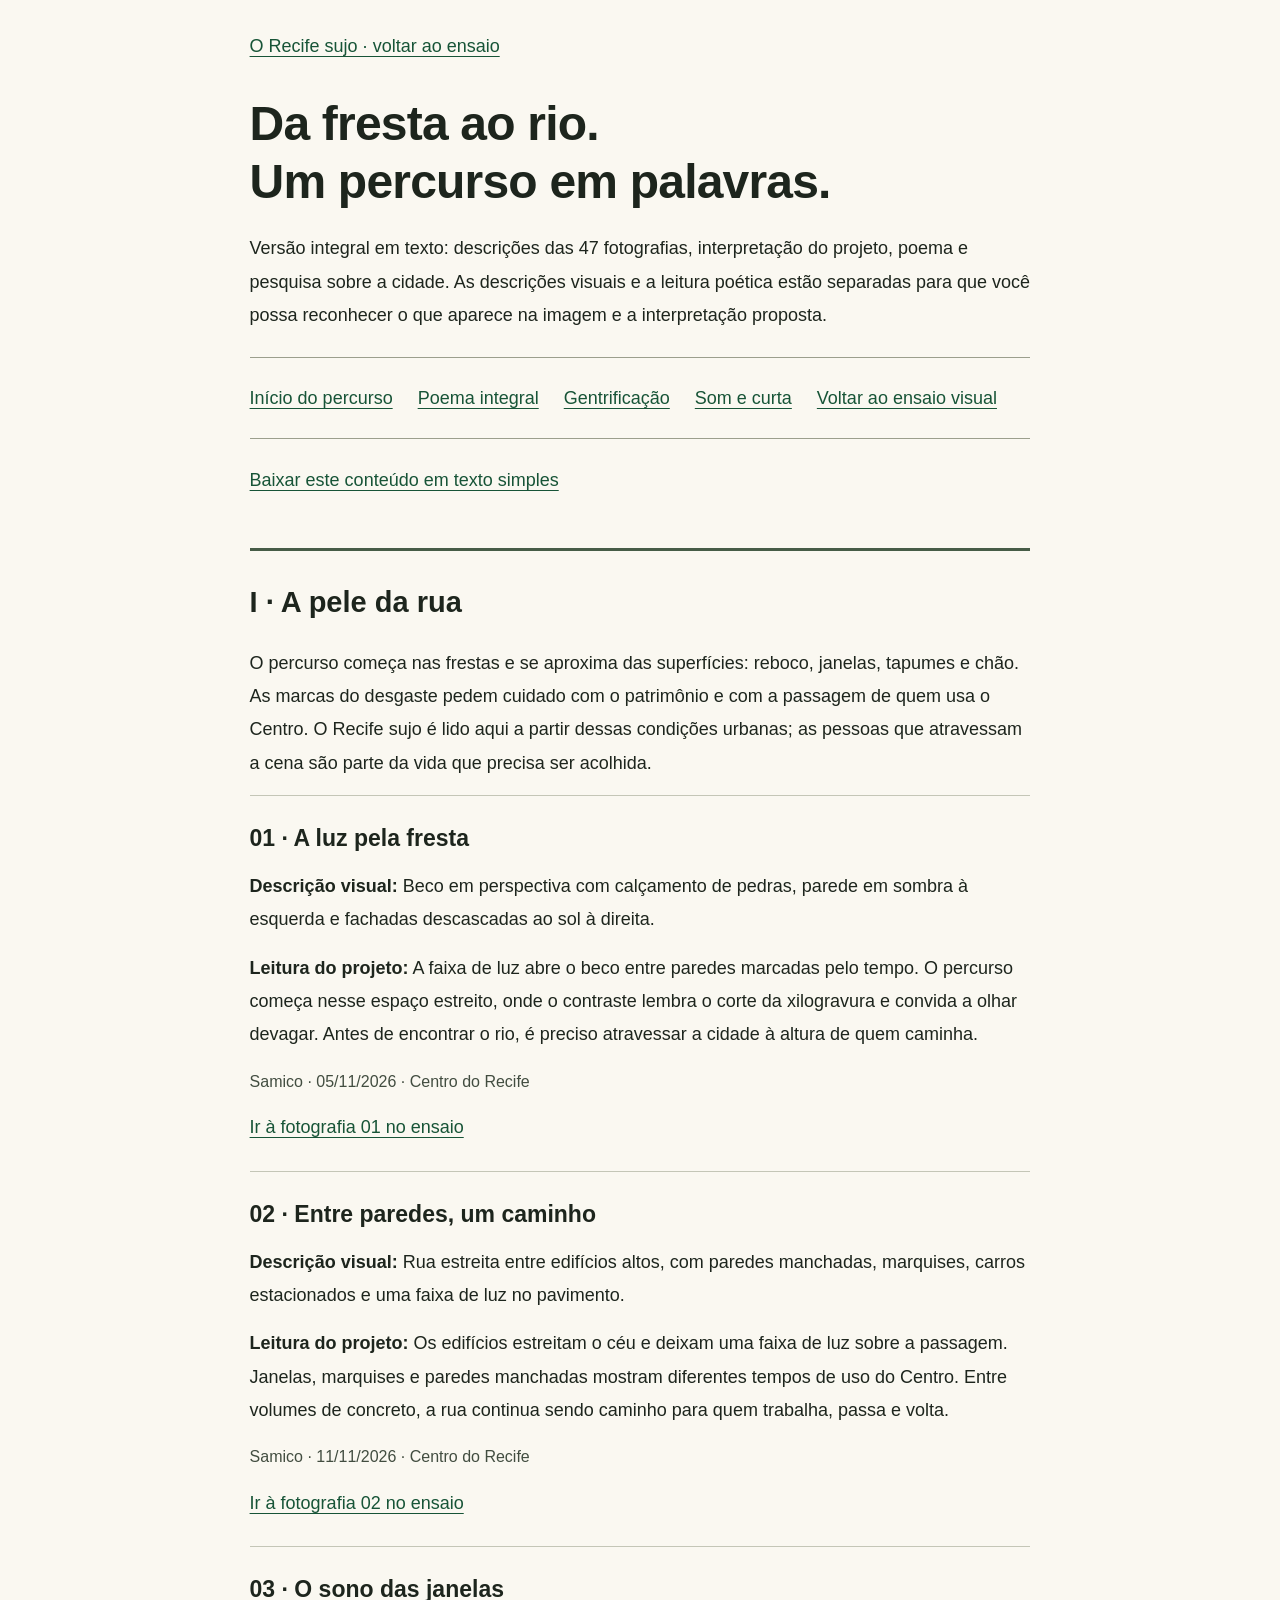
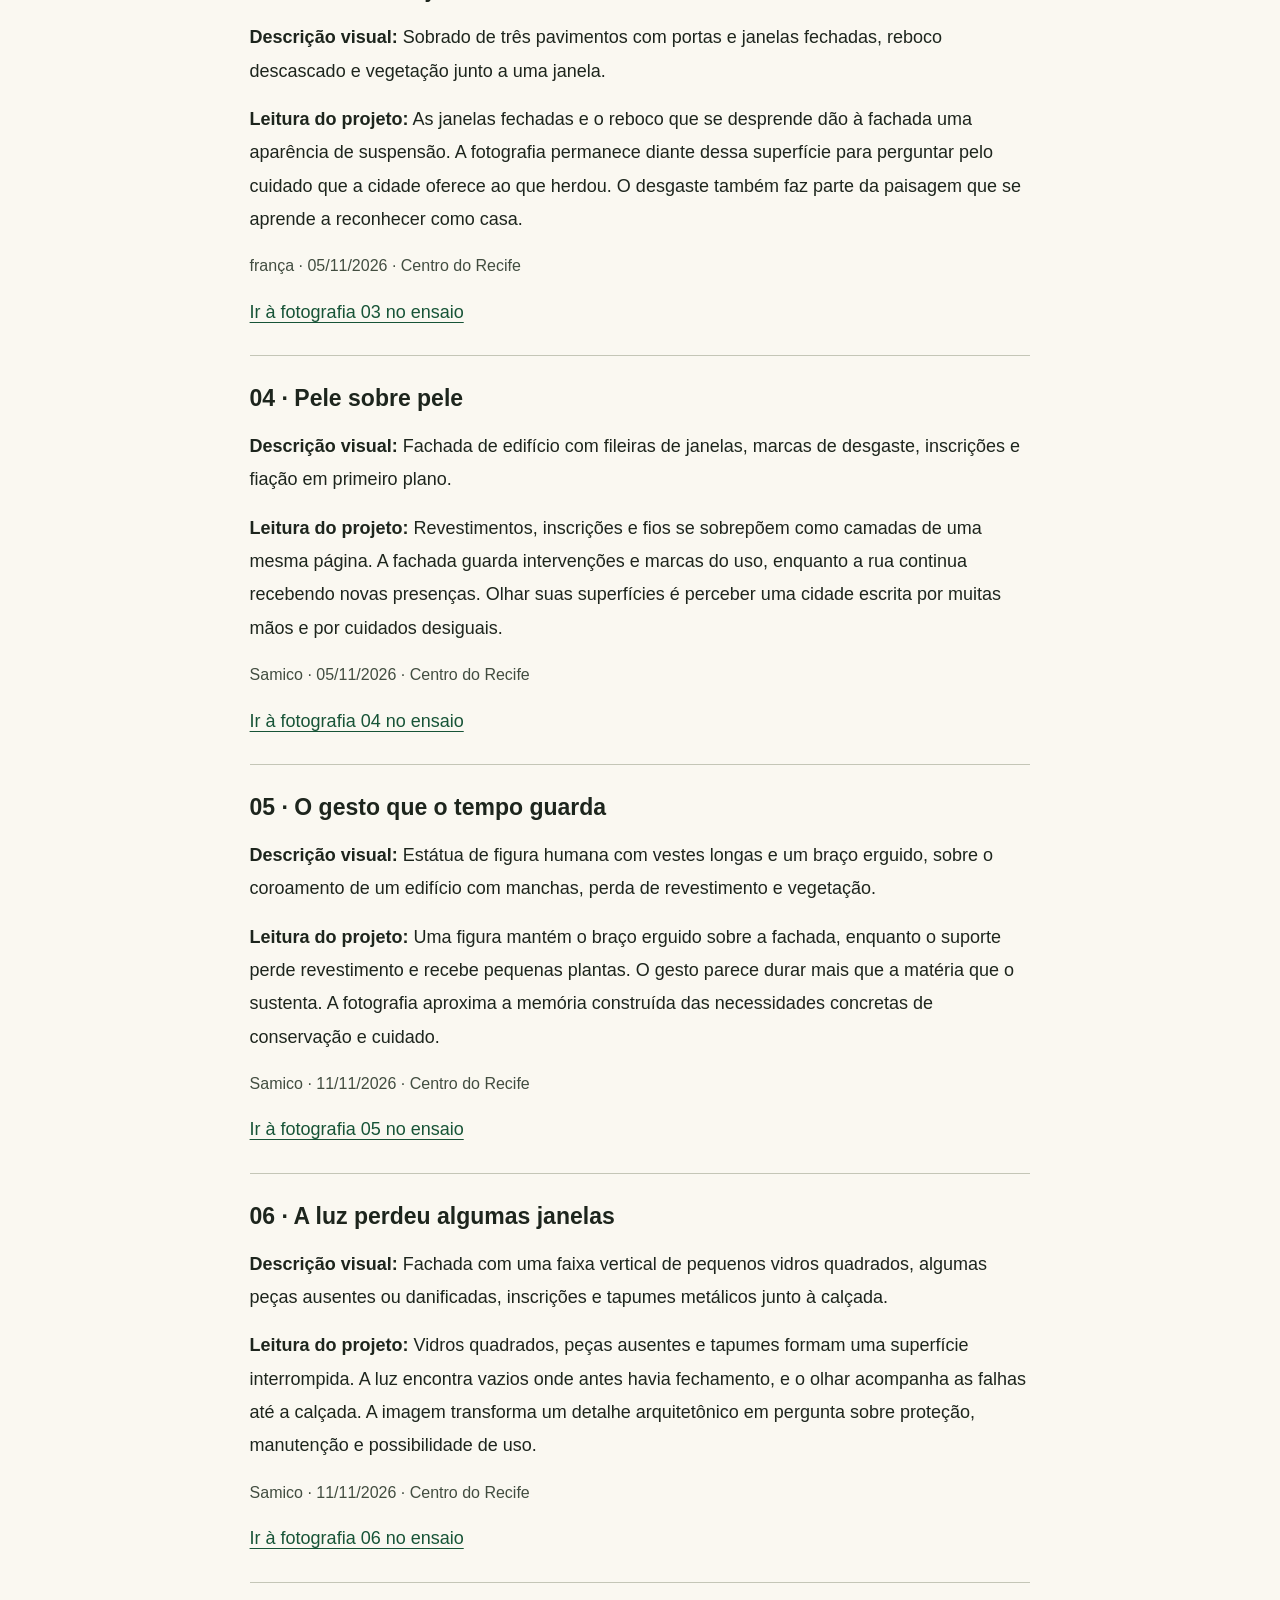
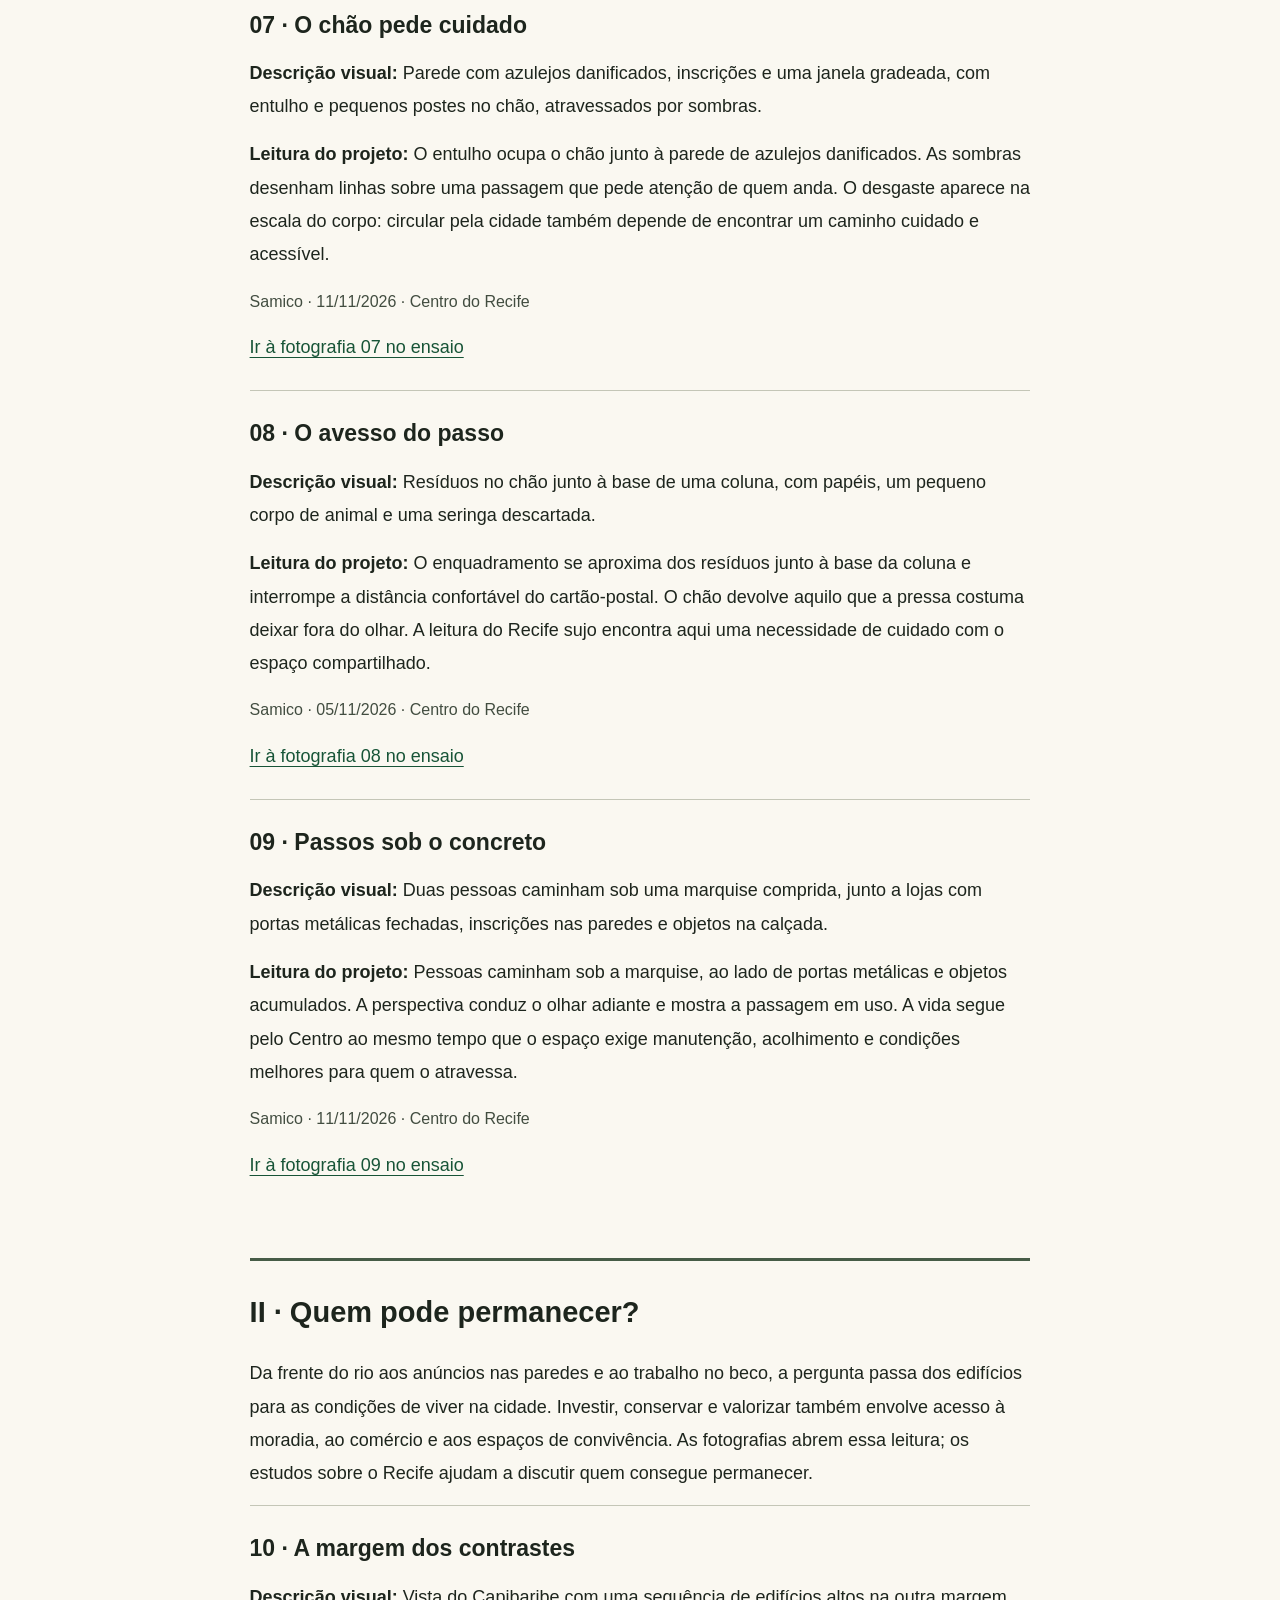
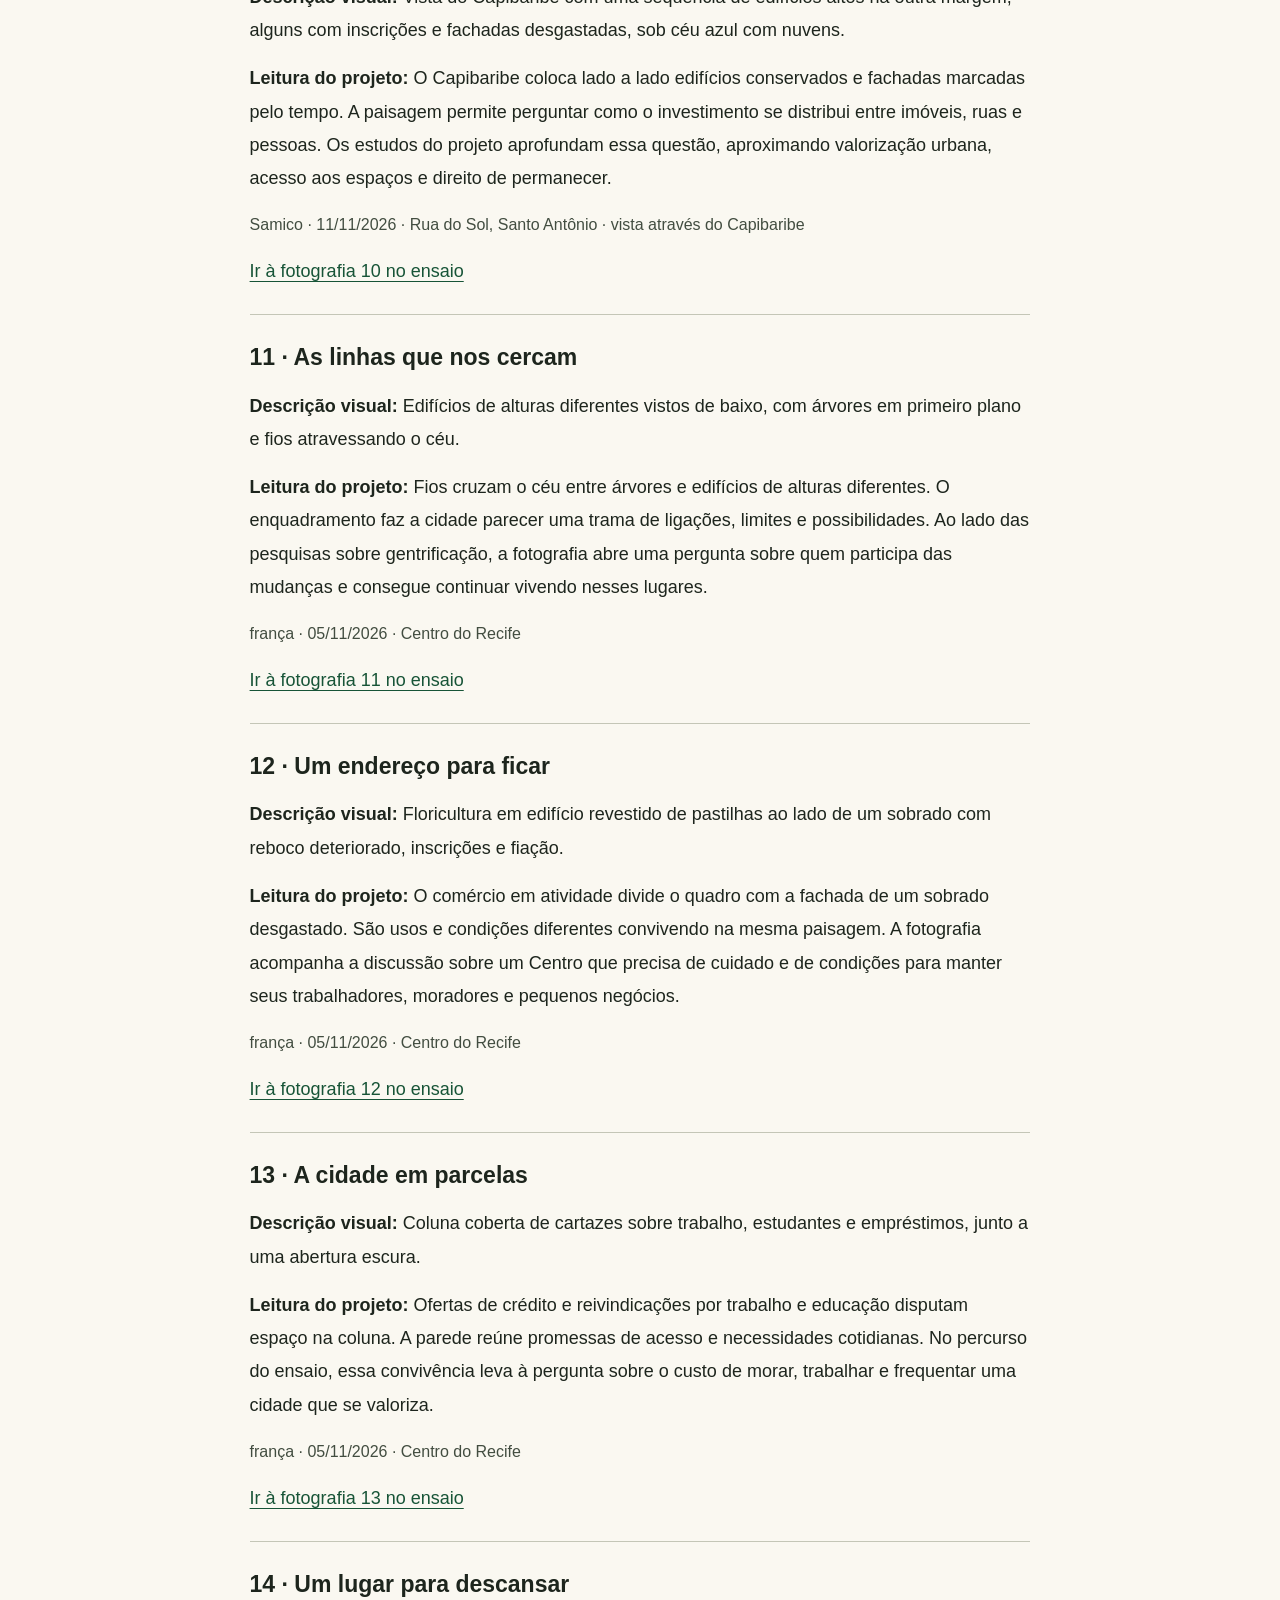
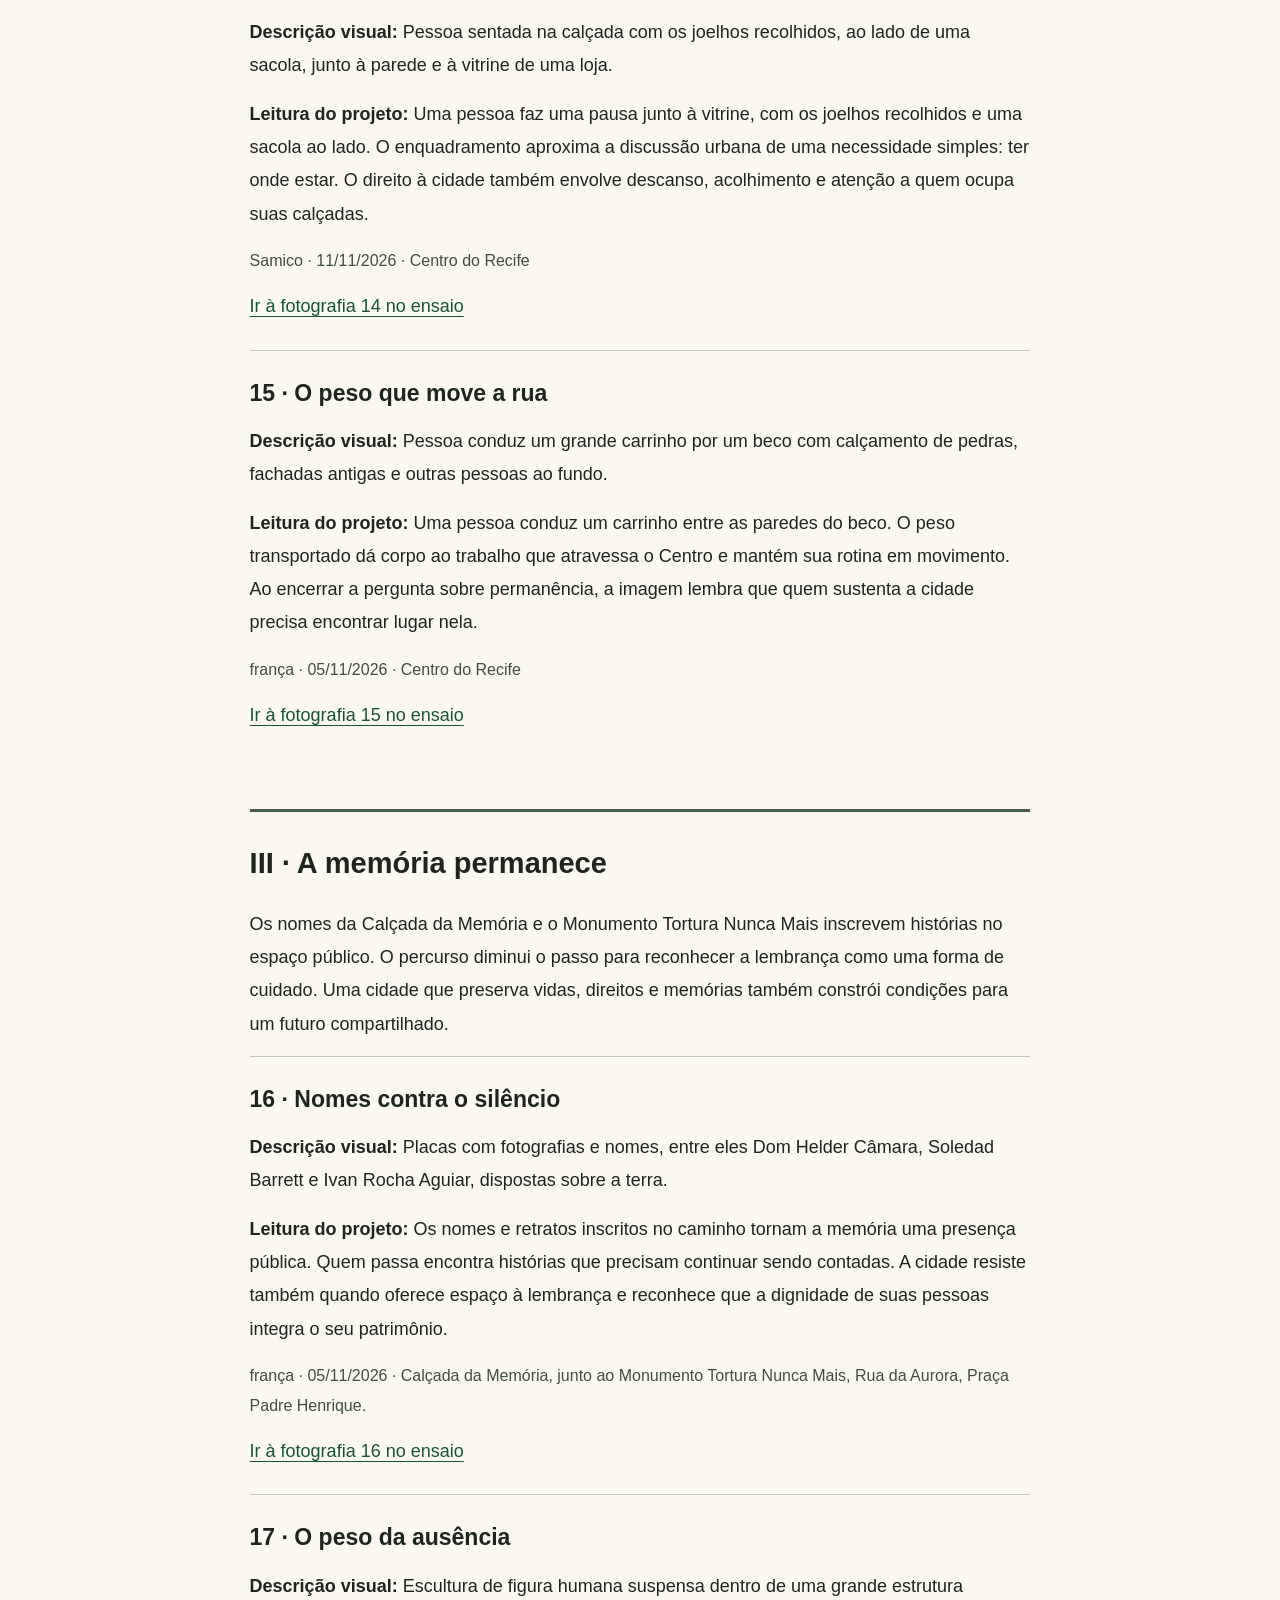
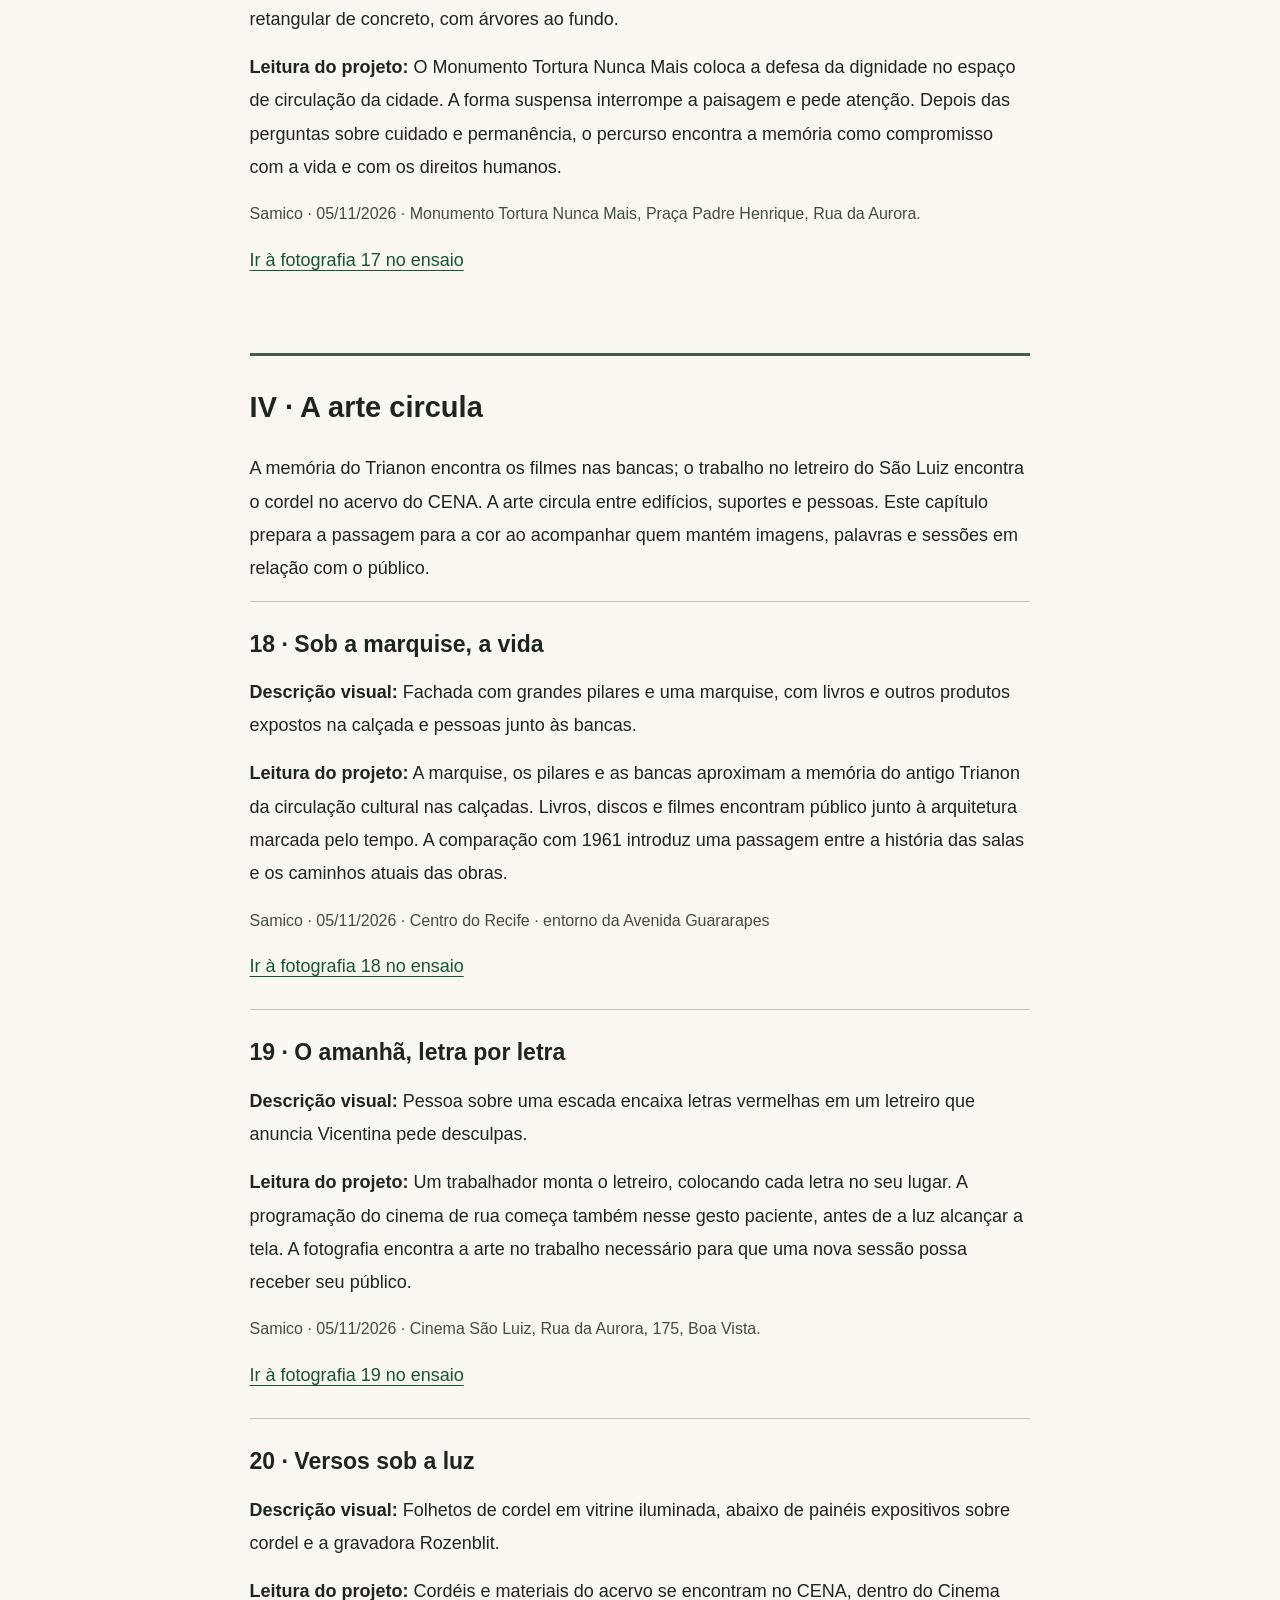
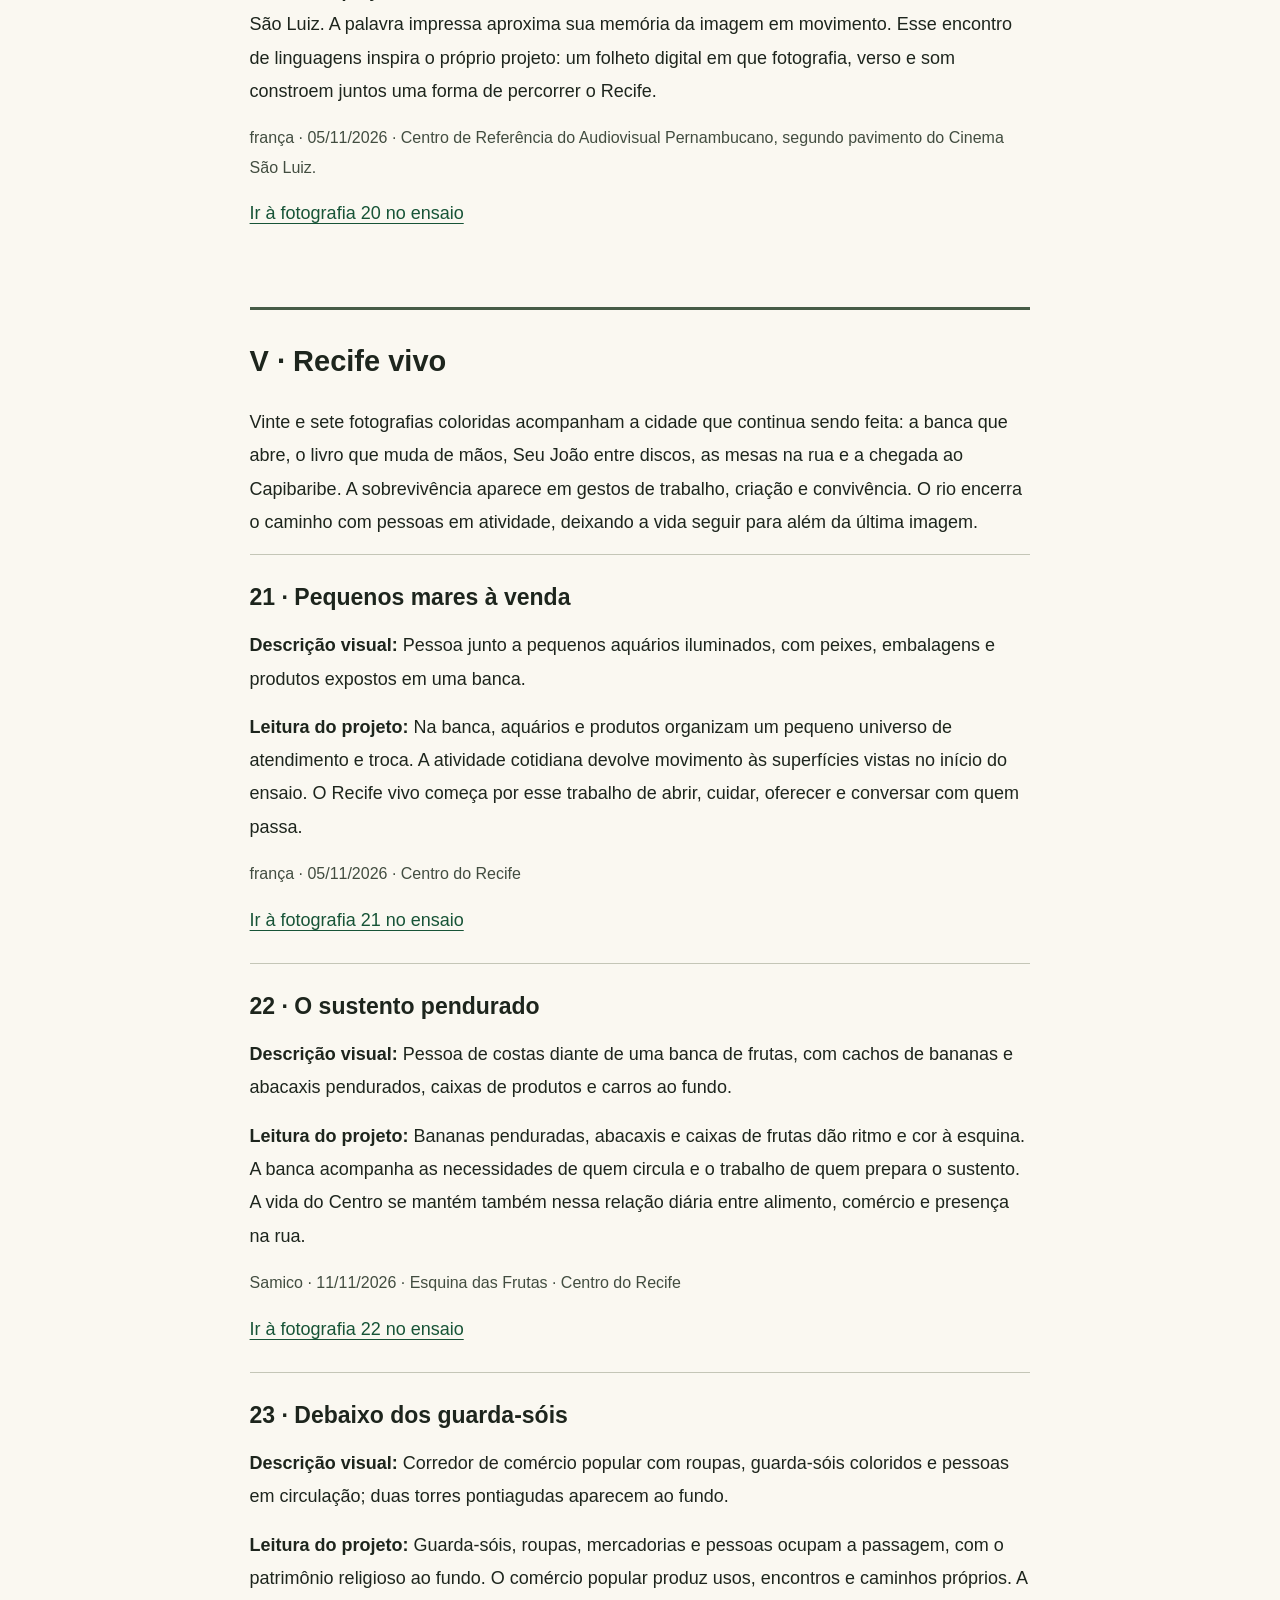
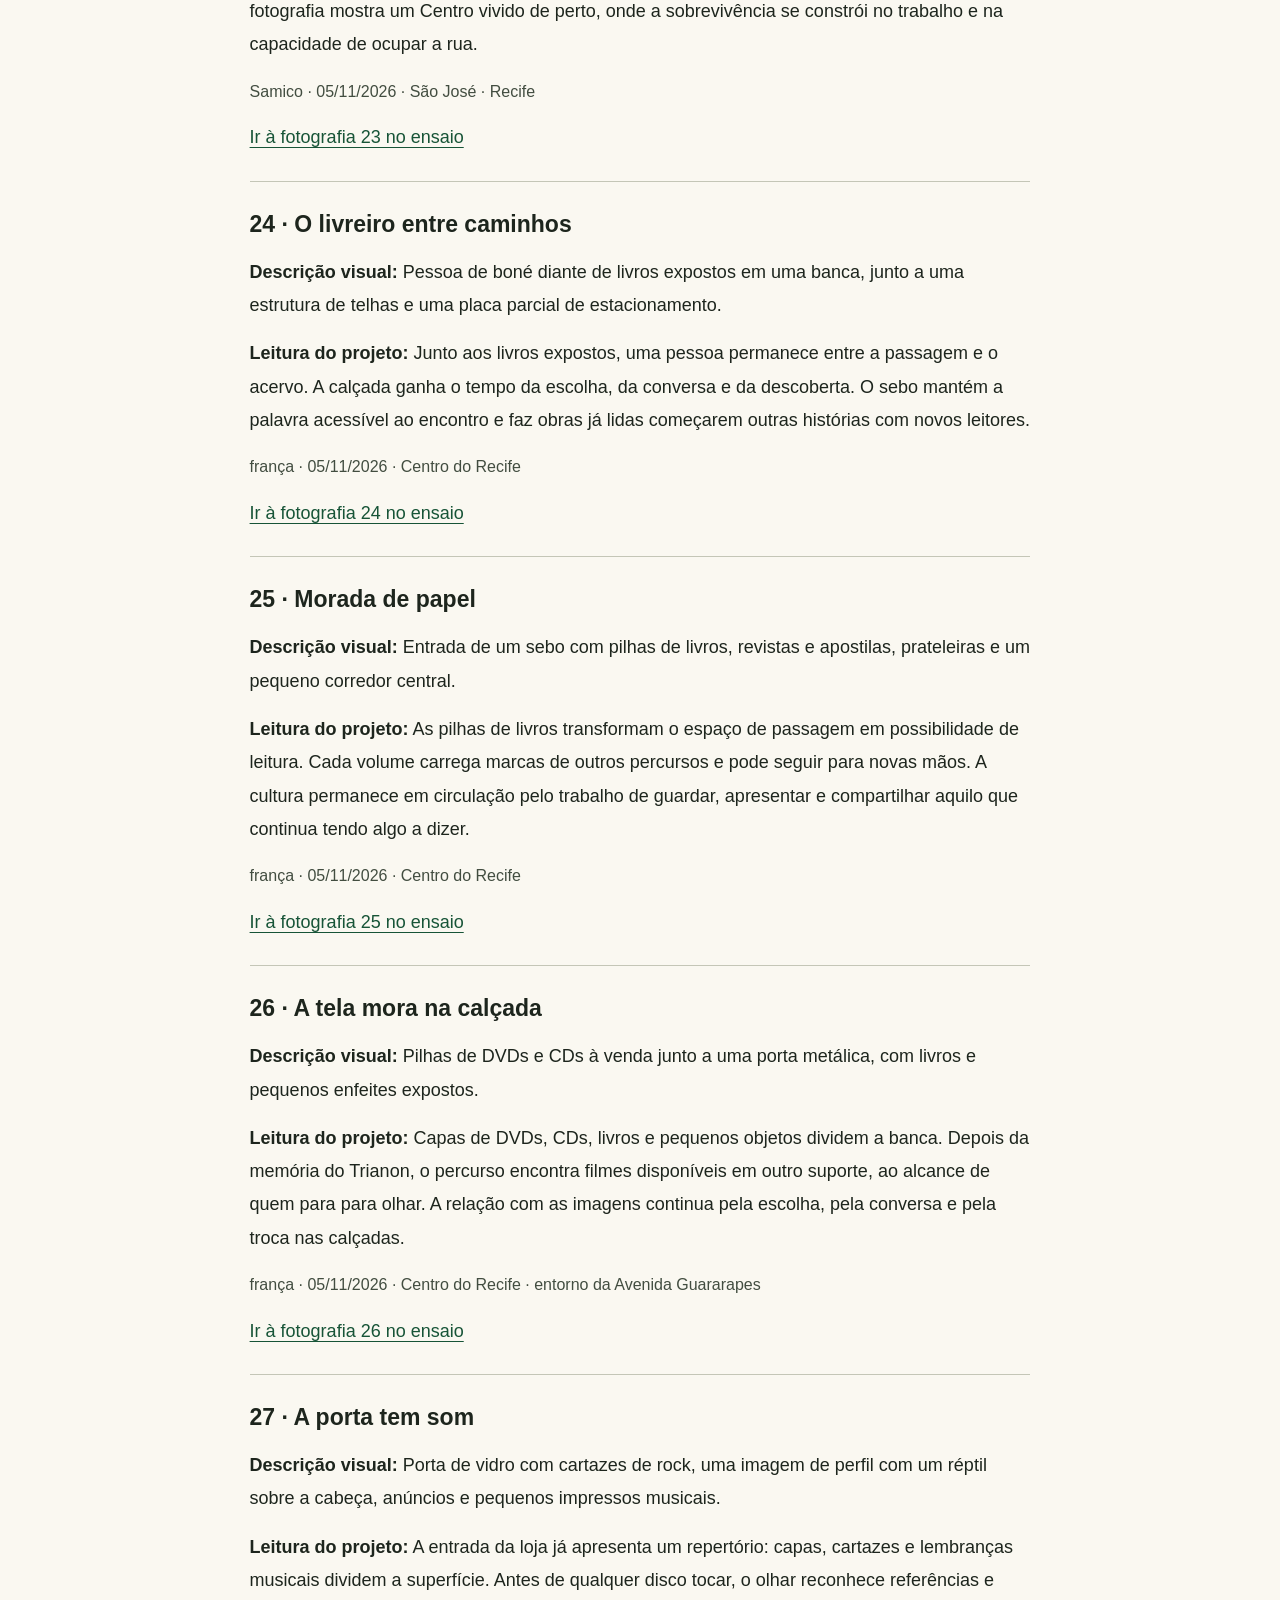
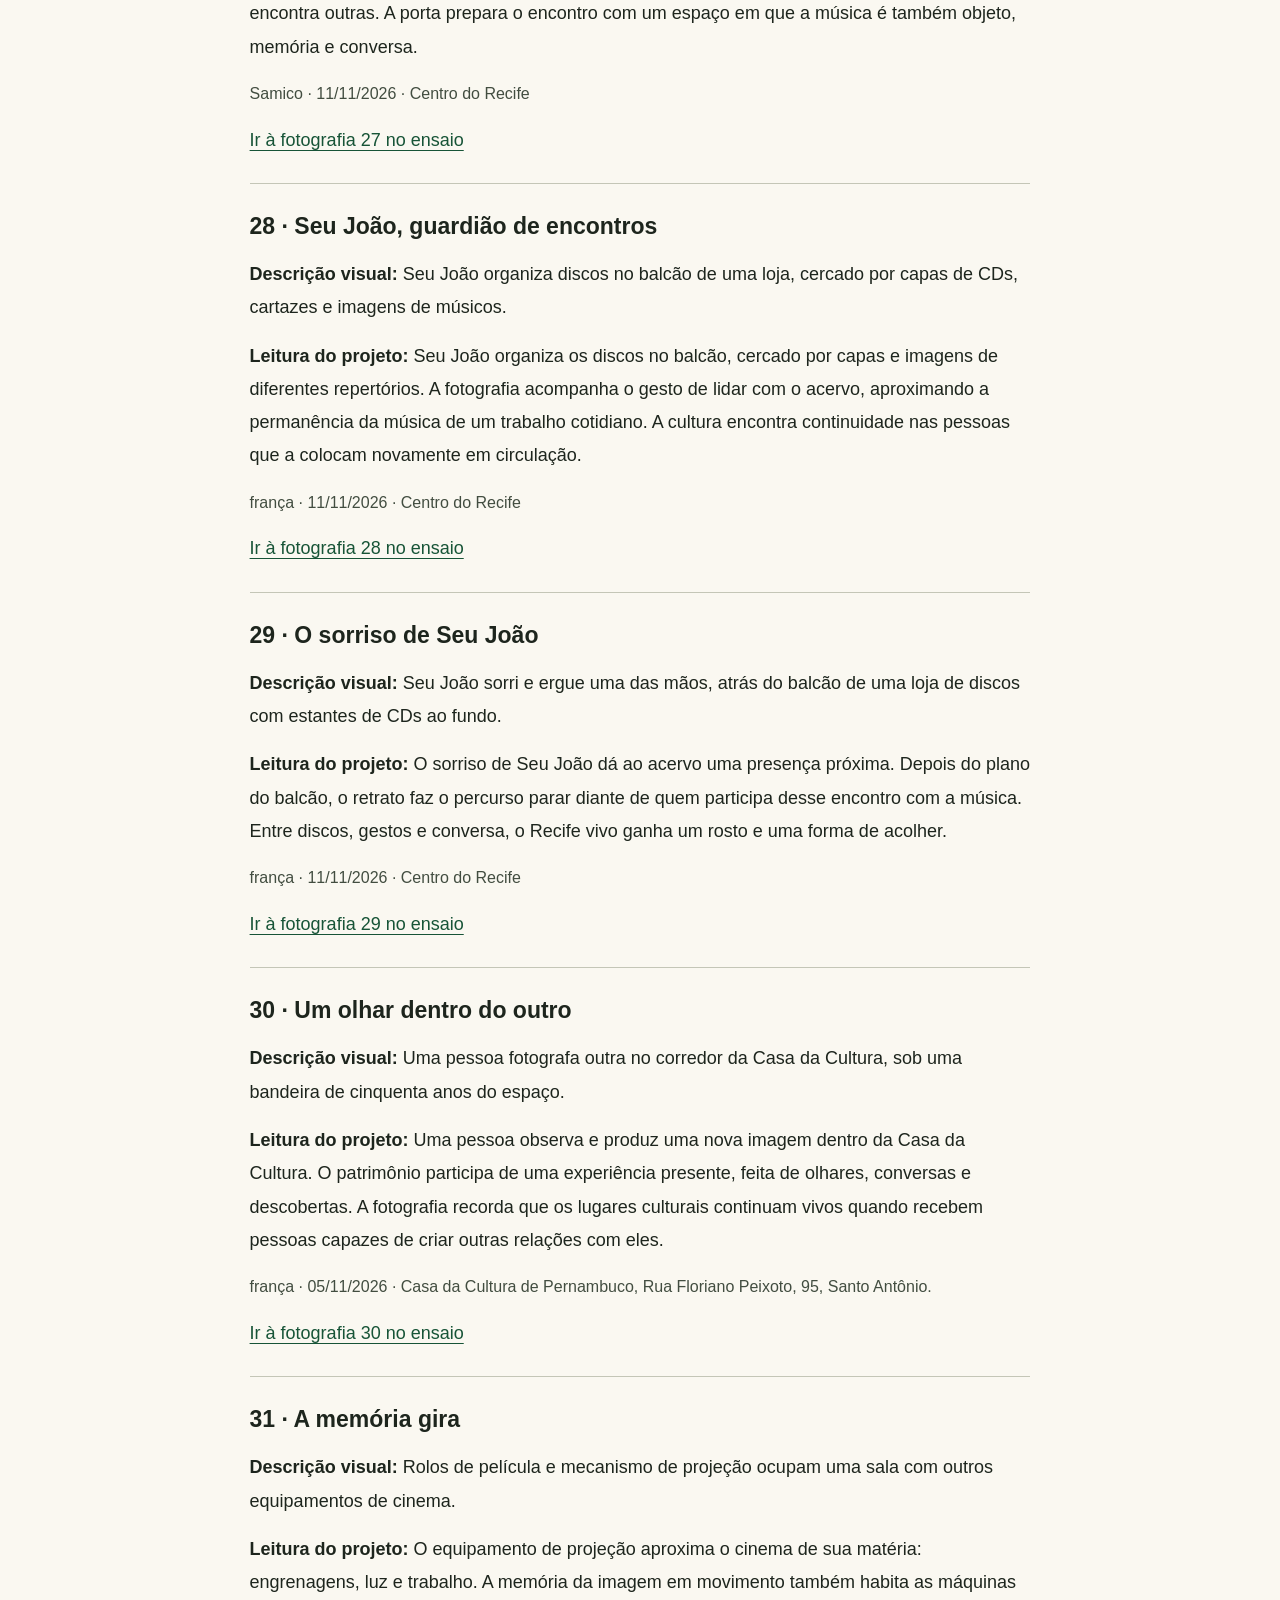
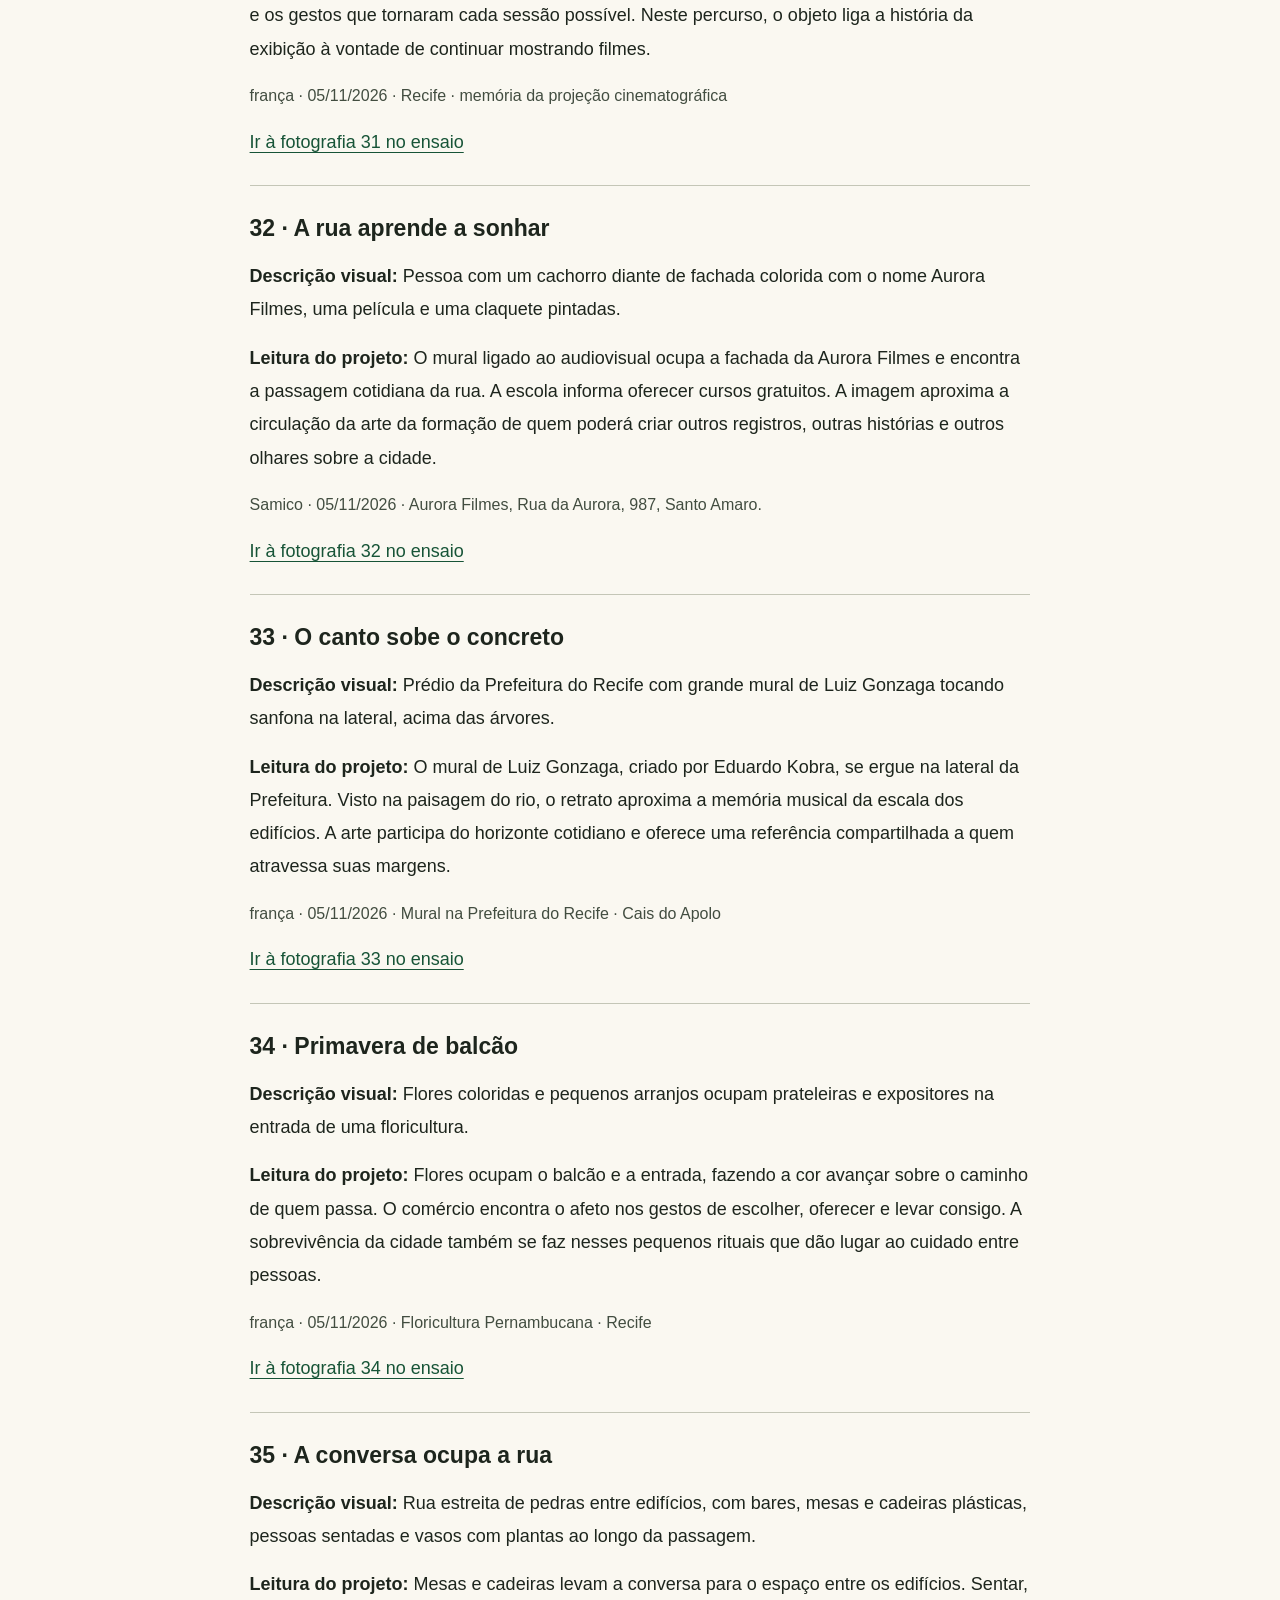
==== leitura.html @ 3c504c7f "Restaura a revelação da cor e amplia o acesso ao ensaio" ====
<!doctype html>
<html lang="pt-BR"><head><meta charset="utf-8"><meta name="viewport" content="width=device-width,initial-scale=1"><title>O Recife sujo · percurso em texto</title><link rel="stylesheet" href="accessibility.css?v=20261112-2"></head><body class="text-reading"><header><a href="index.html">O Recife sujo · voltar ao ensaio</a><h1>Da fresta ao rio.<br>Um percurso em palavras.</h1><p>Versão integral em texto: descrições das 47 fotografias, interpretação do projeto, poema e pesquisa sobre a cidade. As descrições visuais e a leitura poética estão separadas para que você possa reconhecer o que aparece na imagem e a interpretação proposta.</p><nav aria-label="Percorrer a versão em texto"><a href="#conteudo-texto">Início do percurso</a><a href="#poema-texto">Poema integral</a><a href="#gentrificacao">Gentrificação</a><a href="#som-texto">Som e curta</a><a href="index.html">Voltar ao ensaio visual</a></nav><p><a href="assets/percurso-em-texto.txt" download>Baixar este conteúdo em texto simples</a></p></header><main id="conteudo-texto"><section id="texto-movimento-0" aria-labelledby="texto-titulo-0"><h2 id="texto-titulo-0">I · A pele da rua</h2><p>O percurso começa nas frestas e se aproxima das superfícies: reboco, janelas, tapumes e chão. As marcas do desgaste pedem cuidado com o patrimônio e com a passagem de quem usa o Centro. O Recife sujo é lido aqui a partir dessas condições urbanas; as pessoas que atravessam a cena são parte da vida que precisa ser acolhida.</p><ol start="1"><li><article><h3>01 · A luz pela fresta</h3><p><strong>Descrição visual:</strong> Beco em perspectiva com calçamento de pedras, parede em sombra à esquerda e fachadas descascadas ao sol à direita.</p><p><strong>Leitura do projeto:</strong> A faixa de luz abre o beco entre paredes marcadas pelo tempo. O percurso começa nesse espaço estreito, onde o contraste lembra o corte da xilogravura e convida a olhar devagar. Antes de encontrar o rio, é preciso atravessar a cidade à altura de quem caminha.</p><p class="text-photo-credit">Samico · 05/11/2026 · Centro do Recife</p><a href="index.html#foto-01">Ir à fotografia 01 no ensaio</a></article></li><li><article><h3>02 · Entre paredes, um caminho</h3><p><strong>Descrição visual:</strong> Rua estreita entre edifícios altos, com paredes manchadas, marquises, carros estacionados e uma faixa de luz no pavimento.</p><p><strong>Leitura do projeto:</strong> Os edifícios estreitam o céu e deixam uma faixa de luz sobre a passagem. Janelas, marquises e paredes manchadas mostram diferentes tempos de uso do Centro. Entre volumes de concreto, a rua continua sendo caminho para quem trabalha, passa e volta.</p><p class="text-photo-credit">Samico · 11/11/2026 · Centro do Recife</p><a href="index.html#foto-02">Ir à fotografia 02 no ensaio</a></article></li><li><article><h3>03 · O sono das janelas</h3><p><strong>Descrição visual:</strong> Sobrado de três pavimentos com portas e janelas fechadas, reboco descascado e vegetação junto a uma janela.</p><p><strong>Leitura do projeto:</strong> As janelas fechadas e o reboco que se desprende dão à fachada uma aparência de suspensão. A fotografia permanece diante dessa superfície para perguntar pelo cuidado que a cidade oferece ao que herdou. O desgaste também faz parte da paisagem que se aprende a reconhecer como casa.</p><p class="text-photo-credit">frança · 05/11/2026 · Centro do Recife</p><a href="index.html#foto-03">Ir à fotografia 03 no ensaio</a></article></li><li><article><h3>04 · Pele sobre pele</h3><p><strong>Descrição visual:</strong> Fachada de edifício com fileiras de janelas, marcas de desgaste, inscrições e fiação em primeiro plano.</p><p><strong>Leitura do projeto:</strong> Revestimentos, inscrições e fios se sobrepõem como camadas de uma mesma página. A fachada guarda intervenções e marcas do uso, enquanto a rua continua recebendo novas presenças. Olhar suas superfícies é perceber uma cidade escrita por muitas mãos e por cuidados desiguais.</p><p class="text-photo-credit">Samico · 05/11/2026 · Centro do Recife</p><a href="index.html#foto-04">Ir à fotografia 04 no ensaio</a></article></li><li><article><h3>05 · O gesto que o tempo guarda</h3><p><strong>Descrição visual:</strong> Estátua de figura humana com vestes longas e um braço erguido, sobre o coroamento de um edifício com manchas, perda de revestimento e vegetação.</p><p><strong>Leitura do projeto:</strong> Uma figura mantém o braço erguido sobre a fachada, enquanto o suporte perde revestimento e recebe pequenas plantas. O gesto parece durar mais que a matéria que o sustenta. A fotografia aproxima a memória construída das necessidades concretas de conservação e cuidado.</p><p class="text-photo-credit">Samico · 11/11/2026 · Centro do Recife</p><a href="index.html#foto-05">Ir à fotografia 05 no ensaio</a></article></li><li><article><h3>06 · A luz perdeu algumas janelas</h3><p><strong>Descrição visual:</strong> Fachada com uma faixa vertical de pequenos vidros quadrados, algumas peças ausentes ou danificadas, inscrições e tapumes metálicos junto à calçada.</p><p><strong>Leitura do projeto:</strong> Vidros quadrados, peças ausentes e tapumes formam uma superfície interrompida. A luz encontra vazios onde antes havia fechamento, e o olhar acompanha as falhas até a calçada. A imagem transforma um detalhe arquitetônico em pergunta sobre proteção, manutenção e possibilidade de uso.</p><p class="text-photo-credit">Samico · 11/11/2026 · Centro do Recife</p><a href="index.html#foto-06">Ir à fotografia 06 no ensaio</a></article></li><li><article><h3>07 · O chão pede cuidado</h3><p><strong>Descrição visual:</strong> Parede com azulejos danificados, inscrições e uma janela gradeada, com entulho e pequenos postes no chão, atravessados por sombras.</p><p><strong>Leitura do projeto:</strong> O entulho ocupa o chão junto à parede de azulejos danificados. As sombras desenham linhas sobre uma passagem que pede atenção de quem anda. O desgaste aparece na escala do corpo: circular pela cidade também depende de encontrar um caminho cuidado e acessível.</p><p class="text-photo-credit">Samico · 11/11/2026 · Centro do Recife</p><a href="index.html#foto-07">Ir à fotografia 07 no ensaio</a></article></li><li><article><h3>08 · O avesso do passo</h3><p><strong>Descrição visual:</strong> Resíduos no chão junto à base de uma coluna, com papéis, um pequeno corpo de animal e uma seringa descartada.</p><p><strong>Leitura do projeto:</strong> O enquadramento se aproxima dos resíduos junto à base da coluna e interrompe a distância confortável do cartão-postal. O chão devolve aquilo que a pressa costuma deixar fora do olhar. A leitura do Recife sujo encontra aqui uma necessidade de cuidado com o espaço compartilhado.</p><p class="text-photo-credit">Samico · 05/11/2026 · Centro do Recife</p><a href="index.html#foto-08">Ir à fotografia 08 no ensaio</a></article></li><li><article><h3>09 · Passos sob o concreto</h3><p><strong>Descrição visual:</strong> Duas pessoas caminham sob uma marquise comprida, junto a lojas com portas metálicas fechadas, inscrições nas paredes e objetos na calçada.</p><p><strong>Leitura do projeto:</strong> Pessoas caminham sob a marquise, ao lado de portas metálicas e objetos acumulados. A perspectiva conduz o olhar adiante e mostra a passagem em uso. A vida segue pelo Centro ao mesmo tempo que o espaço exige manutenção, acolhimento e condições melhores para quem o atravessa.</p><p class="text-photo-credit">Samico · 11/11/2026 · Centro do Recife</p><a href="index.html#foto-09">Ir à fotografia 09 no ensaio</a></article></li></ol></section><section id="texto-movimento-1" aria-labelledby="texto-titulo-1"><h2 id="texto-titulo-1">II · Quem pode permanecer?</h2><p>Da frente do rio aos anúncios nas paredes e ao trabalho no beco, a pergunta passa dos edifícios para as condições de viver na cidade. Investir, conservar e valorizar também envolve acesso à moradia, ao comércio e aos espaços de convivência. As fotografias abrem essa leitura; os estudos sobre o Recife ajudam a discutir quem consegue permanecer.</p><ol start="10"><li><article><h3>10 · A margem dos contrastes</h3><p><strong>Descrição visual:</strong> Vista do Capibaribe com uma sequência de edifícios altos na outra margem, alguns com inscrições e fachadas desgastadas, sob céu azul com nuvens.</p><p><strong>Leitura do projeto:</strong> O Capibaribe coloca lado a lado edifícios conservados e fachadas marcadas pelo tempo. A paisagem permite perguntar como o investimento se distribui entre imóveis, ruas e pessoas. Os estudos do projeto aprofundam essa questão, aproximando valorização urbana, acesso aos espaços e direito de permanecer.</p><p class="text-photo-credit">Samico · 11/11/2026 · Rua do Sol, Santo Antônio · vista através do Capibaribe</p><a href="index.html#foto-10">Ir à fotografia 10 no ensaio</a></article></li><li><article><h3>11 · As linhas que nos cercam</h3><p><strong>Descrição visual:</strong> Edifícios de alturas diferentes vistos de baixo, com árvores em primeiro plano e fios atravessando o céu.</p><p><strong>Leitura do projeto:</strong> Fios cruzam o céu entre árvores e edifícios de alturas diferentes. O enquadramento faz a cidade parecer uma trama de ligações, limites e possibilidades. Ao lado das pesquisas sobre gentrificação, a fotografia abre uma pergunta sobre quem participa das mudanças e consegue continuar vivendo nesses lugares.</p><p class="text-photo-credit">frança · 05/11/2026 · Centro do Recife</p><a href="index.html#foto-11">Ir à fotografia 11 no ensaio</a></article></li><li><article><h3>12 · Um endereço para ficar</h3><p><strong>Descrição visual:</strong> Floricultura em edifício revestido de pastilhas ao lado de um sobrado com reboco deteriorado, inscrições e fiação.</p><p><strong>Leitura do projeto:</strong> O comércio em atividade divide o quadro com a fachada de um sobrado desgastado. São usos e condições diferentes convivendo na mesma paisagem. A fotografia acompanha a discussão sobre um Centro que precisa de cuidado e de condições para manter seus trabalhadores, moradores e pequenos negócios.</p><p class="text-photo-credit">frança · 05/11/2026 · Centro do Recife</p><a href="index.html#foto-12">Ir à fotografia 12 no ensaio</a></article></li><li><article><h3>13 · A cidade em parcelas</h3><p><strong>Descrição visual:</strong> Coluna coberta de cartazes sobre trabalho, estudantes e empréstimos, junto a uma abertura escura.</p><p><strong>Leitura do projeto:</strong> Ofertas de crédito e reivindicações por trabalho e educação disputam espaço na coluna. A parede reúne promessas de acesso e necessidades cotidianas. No percurso do ensaio, essa convivência leva à pergunta sobre o custo de morar, trabalhar e frequentar uma cidade que se valoriza.</p><p class="text-photo-credit">frança · 05/11/2026 · Centro do Recife</p><a href="index.html#foto-13">Ir à fotografia 13 no ensaio</a></article></li><li><article><h3>14 · Um lugar para descansar</h3><p><strong>Descrição visual:</strong> Pessoa sentada na calçada com os joelhos recolhidos, ao lado de uma sacola, junto à parede e à vitrine de uma loja.</p><p><strong>Leitura do projeto:</strong> Uma pessoa faz uma pausa junto à vitrine, com os joelhos recolhidos e uma sacola ao lado. O enquadramento aproxima a discussão urbana de uma necessidade simples: ter onde estar. O direito à cidade também envolve descanso, acolhimento e atenção a quem ocupa suas calçadas.</p><p class="text-photo-credit">Samico · 11/11/2026 · Centro do Recife</p><a href="index.html#foto-14">Ir à fotografia 14 no ensaio</a></article></li><li><article><h3>15 · O peso que move a rua</h3><p><strong>Descrição visual:</strong> Pessoa conduz um grande carrinho por um beco com calçamento de pedras, fachadas antigas e outras pessoas ao fundo.</p><p><strong>Leitura do projeto:</strong> Uma pessoa conduz um carrinho entre as paredes do beco. O peso transportado dá corpo ao trabalho que atravessa o Centro e mantém sua rotina em movimento. Ao encerrar a pergunta sobre permanência, a imagem lembra que quem sustenta a cidade precisa encontrar lugar nela.</p><p class="text-photo-credit">frança · 05/11/2026 · Centro do Recife</p><a href="index.html#foto-15">Ir à fotografia 15 no ensaio</a></article></li></ol></section><section id="texto-movimento-2" aria-labelledby="texto-titulo-2"><h2 id="texto-titulo-2">III · A memória permanece</h2><p>Os nomes da Calçada da Memória e o Monumento Tortura Nunca Mais inscrevem histórias no espaço público. O percurso diminui o passo para reconhecer a lembrança como uma forma de cuidado. Uma cidade que preserva vidas, direitos e memórias também constrói condições para um futuro compartilhado.</p><ol start="16"><li><article><h3>16 · Nomes contra o silêncio</h3><p><strong>Descrição visual:</strong> Placas com fotografias e nomes, entre eles Dom Helder Câmara, Soledad Barrett e Ivan Rocha Aguiar, dispostas sobre a terra.</p><p><strong>Leitura do projeto:</strong> Os nomes e retratos inscritos no caminho tornam a memória uma presença pública. Quem passa encontra histórias que precisam continuar sendo contadas. A cidade resiste também quando oferece espaço à lembrança e reconhece que a dignidade de suas pessoas integra o seu patrimônio.</p><p class="text-photo-credit">frança · 05/11/2026 · Calçada da Memória, junto ao Monumento Tortura Nunca Mais, Rua da Aurora, Praça Padre Henrique.</p><a href="index.html#foto-16">Ir à fotografia 16 no ensaio</a></article></li><li><article><h3>17 · O peso da ausência</h3><p><strong>Descrição visual:</strong> Escultura de figura humana suspensa dentro de uma grande estrutura retangular de concreto, com árvores ao fundo.</p><p><strong>Leitura do projeto:</strong> O Monumento Tortura Nunca Mais coloca a defesa da dignidade no espaço de circulação da cidade. A forma suspensa interrompe a paisagem e pede atenção. Depois das perguntas sobre cuidado e permanência, o percurso encontra a memória como compromisso com a vida e com os direitos humanos.</p><p class="text-photo-credit">Samico · 05/11/2026 · Monumento Tortura Nunca Mais, Praça Padre Henrique, Rua da Aurora.</p><a href="index.html#foto-17">Ir à fotografia 17 no ensaio</a></article></li></ol></section><section id="texto-movimento-3" aria-labelledby="texto-titulo-3"><h2 id="texto-titulo-3">IV · A arte circula</h2><p>A memória do Trianon encontra os filmes nas bancas; o trabalho no letreiro do São Luiz encontra o cordel no acervo do CENA. A arte circula entre edifícios, suportes e pessoas. Este capítulo prepara a passagem para a cor ao acompanhar quem mantém imagens, palavras e sessões em relação com o público.</p><ol start="18"><li><article><h3>18 · Sob a marquise, a vida</h3><p><strong>Descrição visual:</strong> Fachada com grandes pilares e uma marquise, com livros e outros produtos expostos na calçada e pessoas junto às bancas.</p><p><strong>Leitura do projeto:</strong> A marquise, os pilares e as bancas aproximam a memória do antigo Trianon da circulação cultural nas calçadas. Livros, discos e filmes encontram público junto à arquitetura marcada pelo tempo. A comparação com 1961 introduz uma passagem entre a história das salas e os caminhos atuais das obras.</p><p class="text-photo-credit">Samico · 05/11/2026 · Centro do Recife · entorno da Avenida Guararapes</p><a href="index.html#foto-18">Ir à fotografia 18 no ensaio</a></article></li><li><article><h3>19 · O amanhã, letra por letra</h3><p><strong>Descrição visual:</strong> Pessoa sobre uma escada encaixa letras vermelhas em um letreiro que anuncia Vicentina pede desculpas.</p><p><strong>Leitura do projeto:</strong> Um trabalhador monta o letreiro, colocando cada letra no seu lugar. A programação do cinema de rua começa também nesse gesto paciente, antes de a luz alcançar a tela. A fotografia encontra a arte no trabalho necessário para que uma nova sessão possa receber seu público.</p><p class="text-photo-credit">Samico · 05/11/2026 · Cinema São Luiz, Rua da Aurora, 175, Boa Vista.</p><a href="index.html#foto-19">Ir à fotografia 19 no ensaio</a></article></li><li><article><h3>20 · Versos sob a luz</h3><p><strong>Descrição visual:</strong> Folhetos de cordel em vitrine iluminada, abaixo de painéis expositivos sobre cordel e a gravadora Rozenblit.</p><p><strong>Leitura do projeto:</strong> Cordéis e materiais do acervo se encontram no CENA, dentro do Cinema São Luiz. A palavra impressa aproxima sua memória da imagem em movimento. Esse encontro de linguagens inspira o próprio projeto: um folheto digital em que fotografia, verso e som constroem juntos uma forma de percorrer o Recife.</p><p class="text-photo-credit">frança · 05/11/2026 · Centro de Referência do Audiovisual Pernambucano, segundo pavimento do Cinema São Luiz.</p><a href="index.html#foto-20">Ir à fotografia 20 no ensaio</a></article></li></ol></section><section id="texto-movimento-4" aria-labelledby="texto-titulo-4"><h2 id="texto-titulo-4">V · Recife vivo</h2><p>Vinte e sete fotografias coloridas acompanham a cidade que continua sendo feita: a banca que abre, o livro que muda de mãos, Seu João entre discos, as mesas na rua e a chegada ao Capibaribe. A sobrevivência aparece em gestos de trabalho, criação e convivência. O rio encerra o caminho com pessoas em atividade, deixando a vida seguir para além da última imagem.</p><ol start="21"><li><article><h3>21 · Pequenos mares à venda</h3><p><strong>Descrição visual:</strong> Pessoa junto a pequenos aquários iluminados, com peixes, embalagens e produtos expostos em uma banca.</p><p><strong>Leitura do projeto:</strong> Na banca, aquários e produtos organizam um pequeno universo de atendimento e troca. A atividade cotidiana devolve movimento às superfícies vistas no início do ensaio. O Recife vivo começa por esse trabalho de abrir, cuidar, oferecer e conversar com quem passa.</p><p class="text-photo-credit">frança · 05/11/2026 · Centro do Recife</p><a href="index.html#foto-21">Ir à fotografia 21 no ensaio</a></article></li><li><article><h3>22 · O sustento pendurado</h3><p><strong>Descrição visual:</strong> Pessoa de costas diante de uma banca de frutas, com cachos de bananas e abacaxis pendurados, caixas de produtos e carros ao fundo.</p><p><strong>Leitura do projeto:</strong> Bananas penduradas, abacaxis e caixas de frutas dão ritmo e cor à esquina. A banca acompanha as necessidades de quem circula e o trabalho de quem prepara o sustento. A vida do Centro se mantém também nessa relação diária entre alimento, comércio e presença na rua.</p><p class="text-photo-credit">Samico · 11/11/2026 · Esquina das Frutas · Centro do Recife</p><a href="index.html#foto-22">Ir à fotografia 22 no ensaio</a></article></li><li><article><h3>23 · Debaixo dos guarda-sóis</h3><p><strong>Descrição visual:</strong> Corredor de comércio popular com roupas, guarda-sóis coloridos e pessoas em circulação; duas torres pontiagudas aparecem ao fundo.</p><p><strong>Leitura do projeto:</strong> Guarda-sóis, roupas, mercadorias e pessoas ocupam a passagem, com o patrimônio religioso ao fundo. O comércio popular produz usos, encontros e caminhos próprios. A fotografia mostra um Centro vivido de perto, onde a sobrevivência se constrói no trabalho e na capacidade de ocupar a rua.</p><p class="text-photo-credit">Samico · 05/11/2026 · São José · Recife</p><a href="index.html#foto-23">Ir à fotografia 23 no ensaio</a></article></li><li><article><h3>24 · O livreiro entre caminhos</h3><p><strong>Descrição visual:</strong> Pessoa de boné diante de livros expostos em uma banca, junto a uma estrutura de telhas e uma placa parcial de estacionamento.</p><p><strong>Leitura do projeto:</strong> Junto aos livros expostos, uma pessoa permanece entre a passagem e o acervo. A calçada ganha o tempo da escolha, da conversa e da descoberta. O sebo mantém a palavra acessível ao encontro e faz obras já lidas começarem outras histórias com novos leitores.</p><p class="text-photo-credit">frança · 05/11/2026 · Centro do Recife</p><a href="index.html#foto-24">Ir à fotografia 24 no ensaio</a></article></li><li><article><h3>25 · Morada de papel</h3><p><strong>Descrição visual:</strong> Entrada de um sebo com pilhas de livros, revistas e apostilas, prateleiras e um pequeno corredor central.</p><p><strong>Leitura do projeto:</strong> As pilhas de livros transformam o espaço de passagem em possibilidade de leitura. Cada volume carrega marcas de outros percursos e pode seguir para novas mãos. A cultura permanece em circulação pelo trabalho de guardar, apresentar e compartilhar aquilo que continua tendo algo a dizer.</p><p class="text-photo-credit">frança · 05/11/2026 · Centro do Recife</p><a href="index.html#foto-25">Ir à fotografia 25 no ensaio</a></article></li><li><article><h3>26 · A tela mora na calçada</h3><p><strong>Descrição visual:</strong> Pilhas de DVDs e CDs à venda junto a uma porta metálica, com livros e pequenos enfeites expostos.</p><p><strong>Leitura do projeto:</strong> Capas de DVDs, CDs, livros e pequenos objetos dividem a banca. Depois da memória do Trianon, o percurso encontra filmes disponíveis em outro suporte, ao alcance de quem para para olhar. A relação com as imagens continua pela escolha, pela conversa e pela troca nas calçadas.</p><p class="text-photo-credit">frança · 05/11/2026 · Centro do Recife · entorno da Avenida Guararapes</p><a href="index.html#foto-26">Ir à fotografia 26 no ensaio</a></article></li><li><article><h3>27 · A porta tem som</h3><p><strong>Descrição visual:</strong> Porta de vidro com cartazes de rock, uma imagem de perfil com um réptil sobre a cabeça, anúncios e pequenos impressos musicais.</p><p><strong>Leitura do projeto:</strong> A entrada da loja já apresenta um repertório: capas, cartazes e lembranças musicais dividem a superfície. Antes de qualquer disco tocar, o olhar reconhece referências e encontra outras. A porta prepara o encontro com um espaço em que a música é também objeto, memória e conversa.</p><p class="text-photo-credit">Samico · 11/11/2026 · Centro do Recife</p><a href="index.html#foto-27">Ir à fotografia 27 no ensaio</a></article></li><li><article><h3>28 · Seu João, guardião de encontros</h3><p><strong>Descrição visual:</strong> Seu João organiza discos no balcão de uma loja, cercado por capas de CDs, cartazes e imagens de músicos.</p><p><strong>Leitura do projeto:</strong> Seu João organiza os discos no balcão, cercado por capas e imagens de diferentes repertórios. A fotografia acompanha o gesto de lidar com o acervo, aproximando a permanência da música de um trabalho cotidiano. A cultura encontra continuidade nas pessoas que a colocam novamente em circulação.</p><p class="text-photo-credit">frança · 11/11/2026 · Centro do Recife</p><a href="index.html#foto-28">Ir à fotografia 28 no ensaio</a></article></li><li><article><h3>29 · O sorriso de Seu João</h3><p><strong>Descrição visual:</strong> Seu João sorri e ergue uma das mãos, atrás do balcão de uma loja de discos com estantes de CDs ao fundo.</p><p><strong>Leitura do projeto:</strong> O sorriso de Seu João dá ao acervo uma presença próxima. Depois do plano do balcão, o retrato faz o percurso parar diante de quem participa desse encontro com a música. Entre discos, gestos e conversa, o Recife vivo ganha um rosto e uma forma de acolher.</p><p class="text-photo-credit">frança · 11/11/2026 · Centro do Recife</p><a href="index.html#foto-29">Ir à fotografia 29 no ensaio</a></article></li><li><article><h3>30 · Um olhar dentro do outro</h3><p><strong>Descrição visual:</strong> Uma pessoa fotografa outra no corredor da Casa da Cultura, sob uma bandeira de cinquenta anos do espaço.</p><p><strong>Leitura do projeto:</strong> Uma pessoa observa e produz uma nova imagem dentro da Casa da Cultura. O patrimônio participa de uma experiência presente, feita de olhares, conversas e descobertas. A fotografia recorda que os lugares culturais continuam vivos quando recebem pessoas capazes de criar outras relações com eles.</p><p class="text-photo-credit">frança · 05/11/2026 · Casa da Cultura de Pernambuco, Rua Floriano Peixoto, 95, Santo Antônio.</p><a href="index.html#foto-30">Ir à fotografia 30 no ensaio</a></article></li><li><article><h3>31 · A memória gira</h3><p><strong>Descrição visual:</strong> Rolos de película e mecanismo de projeção ocupam uma sala com outros equipamentos de cinema.</p><p><strong>Leitura do projeto:</strong> O equipamento de projeção aproxima o cinema de sua matéria: engrenagens, luz e trabalho. A memória da imagem em movimento também habita as máquinas e os gestos que tornaram cada sessão possível. Neste percurso, o objeto liga a história da exibição à vontade de continuar mostrando filmes.</p><p class="text-photo-credit">frança · 05/11/2026 · Recife · memória da projeção cinematográfica</p><a href="index.html#foto-31">Ir à fotografia 31 no ensaio</a></article></li><li><article><h3>32 · A rua aprende a sonhar</h3><p><strong>Descrição visual:</strong> Pessoa com um cachorro diante de fachada colorida com o nome Aurora Filmes, uma película e uma claquete pintadas.</p><p><strong>Leitura do projeto:</strong> O mural ligado ao audiovisual ocupa a fachada da Aurora Filmes e encontra a passagem cotidiana da rua. A escola informa oferecer cursos gratuitos. A imagem aproxima a circulação da arte da formação de quem poderá criar outros registros, outras histórias e outros olhares sobre a cidade.</p><p class="text-photo-credit">Samico · 05/11/2026 · Aurora Filmes, Rua da Aurora, 987, Santo Amaro.</p><a href="index.html#foto-32">Ir à fotografia 32 no ensaio</a></article></li><li><article><h3>33 · O canto sobe o concreto</h3><p><strong>Descrição visual:</strong> Prédio da Prefeitura do Recife com grande mural de Luiz Gonzaga tocando sanfona na lateral, acima das árvores.</p><p><strong>Leitura do projeto:</strong> O mural de Luiz Gonzaga, criado por Eduardo Kobra, se ergue na lateral da Prefeitura. Visto na paisagem do rio, o retrato aproxima a memória musical da escala dos edifícios. A arte participa do horizonte cotidiano e oferece uma referência compartilhada a quem atravessa suas margens.</p><p class="text-photo-credit">frança · 05/11/2026 · Mural na Prefeitura do Recife · Cais do Apolo</p><a href="index.html#foto-33">Ir à fotografia 33 no ensaio</a></article></li><li><article><h3>34 · Primavera de balcão</h3><p><strong>Descrição visual:</strong> Flores coloridas e pequenos arranjos ocupam prateleiras e expositores na entrada de uma floricultura.</p><p><strong>Leitura do projeto:</strong> Flores ocupam o balcão e a entrada, fazendo a cor avançar sobre o caminho de quem passa. O comércio encontra o afeto nos gestos de escolher, oferecer e levar consigo. A sobrevivência da cidade também se faz nesses pequenos rituais que dão lugar ao cuidado entre pessoas.</p><p class="text-photo-credit">frança · 05/11/2026 · Floricultura Pernambucana · Recife</p><a href="index.html#foto-34">Ir à fotografia 34 no ensaio</a></article></li><li><article><h3>35 · A conversa ocupa a rua</h3><p><strong>Descrição visual:</strong> Rua estreita de pedras entre edifícios, com bares, mesas e cadeiras plásticas, pessoas sentadas e vasos com plantas ao longo da passagem.</p><p><strong>Leitura do projeto:</strong> Mesas e cadeiras levam a conversa para o espaço entre os edifícios. Sentar, comer e permanecer mudam o ritmo da passagem. O Centro se torna lugar de convivência quando a rotina abre tempo para a companhia e quando a rua pode receber outros usos além da pressa.</p><p class="text-photo-credit">Samico · 11/11/2026 · Centro do Recife</p><a href="index.html#foto-35">Ir à fotografia 35 no ensaio</a></article></li><li><article><h3>36 · O tempo senta à mesa</h3><p><strong>Descrição visual:</strong> Pessoa de cabelos brancos sentada em uma cadeira, segurando os óculos junto ao peito, ao lado de uma mesa branca com uma garrafa de água.</p><p><strong>Leitura do projeto:</strong> Uma pessoa segura os óculos junto à mesa, entre objetos simples e uma parede de cor quente. A pausa oferece ao percurso outra medida de tempo. A cidade também acontece na atenção de um gesto, na possibilidade de descansar e na presença de quem permanece.</p><p class="text-photo-credit">Samico · 11/11/2026 · Centro do Recife</p><a href="index.html#foto-36">Ir à fotografia 36 no ensaio</a></article></li><li><article><h3>37 · Brinde ao azul</h3><p><strong>Descrição visual:</strong> Duas pessoas posam sentadas a uma mesa vermelha com copos e bebidas diante de uma parede azul; uma faz um sinal de positivo e outra ergue o dedo médio.</p><p><strong>Leitura do projeto:</strong> Duas pessoas dividem a mesa diante de uma parede azul. O encontro aproxima a vida urbana dos vínculos que se constroem no cotidiano. Entre trabalho e travessia, há também o tempo de estar junto: uma forma de ocupar a cidade e de fazer dela um lugar compartilhado.</p><p class="text-photo-credit">frança · 05/11/2026 · Centro do Recife</p><a href="index.html#foto-37">Ir à fotografia 37 no ensaio</a></article></li><li><article><h3>38 · Nós, na cor da rua</h3><p><strong>Descrição visual:</strong> Duas pessoas posam diante de um mural colorido com um grande rosto de chapéu e uma fileira de casas pintadas.</p><p><strong>Leitura do projeto:</strong> Duas pessoas posam diante do mural e fazem da fotografia um encontro com a pintura da rua. A cor reúne a imagem já existente e o gesto de criar outro registro. O Recife vivo aparece nessa capacidade de produzir presença, afeto e memória a partir do espaço comum.</p><p class="text-photo-credit">Samico · 05/11/2026 · Centro do Recife</p><a href="index.html#foto-38">Ir à fotografia 38 no ensaio</a></article></li><li><article><h3>39 · O passo é coletivo</h3><p><strong>Descrição visual:</strong> Pessoas atravessam uma via, incluindo uma pessoa em cadeira de rodas acompanhada por outra; há carros, ônibus, árvores e uma fachada com inscrições ao fundo.</p><p><strong>Leitura do projeto:</strong> Pessoas atravessam a rua, entre elas uma pessoa em cadeira de rodas acompanhada por outra. O movimento dá escala humana aos edifícios e aos veículos. Uma cidade viva precisa oferecer condições de circulação e participação para que diferentes corpos possam alcançar e ocupar seus espaços.</p><p class="text-photo-credit">Samico · 05/11/2026 · Centro do Recife</p><a href="index.html#foto-39">Ir à fotografia 39 no ensaio</a></article></li><li><article><h3>40 · A cidade atravessa</h3><p><strong>Descrição visual:</strong> Ponte de concreto com lateral vermelha sobre o Capibaribe, com ônibus e pedestres, margem baixa em primeiro plano e uma cúpula entre os telhados ao fundo.</p><p><strong>Leitura do projeto:</strong> Ônibus e pessoas cruzam o rio enquanto a margem aparece em primeiro plano. A ponte reúne trajetos de trabalho, retorno e encontro. Ao conduzir o olhar da rua à água, a fotografia mostra o Recife como uma cidade feita também das ligações entre suas partes.</p><p class="text-photo-credit">Samico · 11/11/2026 · Rio Capibaribe · Centro do Recife</p><a href="index.html#foto-40">Ir à fotografia 40 no ensaio</a></article></li><li><article><h3>41 · A pressa atravessa o rio</h3><p><strong>Descrição visual:</strong> Pessoas caminham na calçada de uma ponte, diante de ônibus e edifícios. O letreiro do Cinema São Luiz aparece à esquerda.</p><p><strong>Leitura do projeto:</strong> Pessoas e ônibus atravessam a Ponte Duarte Coelho em direção aos edifícios da Conde da Boa Vista. O deslocamento cotidiano encontra a escala do Centro e aproxima suas margens. A travessia leva adiante o percurso: a cidade continua em cada ida e em cada volta.</p><p class="text-photo-credit">Samico · 05/11/2026 · Ponte Duarte Coelho, voltada para a Avenida Conde da Boa Vista.</p><a href="index.html#foto-41">Ir à fotografia 41 no ensaio</a></article></li><li><article><h3>42 · O verde guarda a água</h3><p><strong>Descrição visual:</strong> Vegetação densa e raízes junto a um trecho de água com reflexos, em uma imagem vertical do mangue.</p><p><strong>Leitura do projeto:</strong> Água, raízes e reflexos formam um espaço de vida entre as construções da cidade. O mangue pede outro tempo de observação, mais próximo daquilo que cresce e se renova. O percurso encontra nele uma presença viva que participa da paisagem e da imaginação cultural do Recife.</p><p class="text-photo-credit">Samico · 05/11/2026 · Mangue · Recife</p><a href="index.html#foto-42">Ir à fotografia 42 no ensaio</a></article></li><li><article><h3>43 · A lama inventa raízes</h3><p><strong>Descrição visual:</strong> Raízes e pequenas plantas emergem do solo lodoso entre troncos, galhos e manchas de luz.</p><p><strong>Leitura do projeto:</strong> Pequenas folhas surgem entre raízes expostas e troncos sobre a lama. O enquadramento se aproxima do que cresce junto ao chão e transforma a ideia de sujeira em outra leitura da matéria. Aqui, o mangue faz aparecer processos de vida, continuidade e renovação.</p><p class="text-photo-credit">Samico · 05/11/2026 · Mangue às margens do Capibaribe · Recife</p><a href="index.html#foto-43">Ir à fotografia 43 no ensaio</a></article></li><li><article><h3>44 · O rio ainda reúne</h3><p><strong>Descrição visual:</strong> Pessoas sentadas e em pé na ponta de um píer no Capibaribe, com vegetação e o prédio da Prefeitura com mural ao fundo.</p><p><strong>Leitura do projeto:</strong> Pessoas se reúnem junto ao Capibaribe, com o mural da Prefeitura na outra margem. O rio entra no cotidiano como lugar de permanência e companhia. A paisagem deixa de ser apenas vista distante e passa a acolher encontros que mantêm a cidade em uso.</p><p class="text-photo-credit">Samico · 05/11/2026 · Rio Capibaribe · vista para a Prefeitura do Recife</p><a href="index.html#foto-44">Ir à fotografia 44 no ensaio</a></article></li><li><article><h3>45 · Onde a margem abraça</h3><p><strong>Descrição visual:</strong> Pessoas sentadas e em pé em um píer de madeira, cercado por vegetação nas margens de um rio.</p><p><strong>Leitura do projeto:</strong> A passagem de madeira avança em direção à água e recebe pessoas sentadas e em movimento. Entre as árvores, o espaço se abre para a pausa e para a conversa. Aproximar-se do rio é também encontrar outras maneiras de estar no Recife e compartilhar suas margens.</p><p class="text-photo-credit">Samico · 05/11/2026 · Rio Capibaribe · Recife</p><a href="index.html#foto-45">Ir à fotografia 45 no ensaio</a></article></li><li><article><h3>46 · O rio continua ocupado</h3><p><strong>Descrição visual:</strong> Pessoa com chapéu organizando uma rede em uma canoa vermelha, com duas pequenas embarcações a remo atrás e uma ponte verde-azulada na parte superior da imagem.</p><p><strong>Leitura do projeto:</strong> Uma pessoa organiza a rede na canoa; ao fundo, remadores atravessam a água sob a ponte. Trabalho, prática esportiva e circulação compõem diferentes usos do mesmo rio. O percurso chega ao Capibaribe em atividade, onde a vida se mantém pelos gestos de quem o ocupa.</p><p class="text-photo-credit">frança · 11/11/2026 · Rio Capibaribe · Centro do Recife</p><a href="index.html#foto-46">Ir à fotografia 46 no ensaio</a></article></li><li><article><h3>47 · Até aqui, seguimos</h3><p><strong>Descrição visual:</strong> Canoa vermelha vista de lado, com uma pessoa inclinada em seu interior, motor na ponta e a inscrição Até aqui nos ajudou o Senhor na lateral; uma pequena embarcação a remo aparece ao fundo.</p><p><strong>Leitura do projeto:</strong> A vista lateral da canoa revela a frase pintada no casco enquanto uma pessoa trabalha em seu interior. A fotografia encerra o ensaio com uma ação ainda em curso. O Recife segue vivo nessa continuidade: no sustento, nos vínculos e no direito de fazer parte da cidade.</p><p class="text-photo-credit">frança · 11/11/2026 · Rio Capibaribe · Centro do Recife</p><a href="index.html#foto-47">Ir à fotografia 47 no ensaio</a></article></li></ol></section><section id="memoria-cinema"><h2>A sessão continua na calçada</h2><p>Uma fotografia de 1961 e a fachada registrada em 2026 aproximam dois tempos da vida cultural do Centro. A lembrança do antigo Trianon abre a leitura para os sebos e para os filmes que continuam encontrando público nas bancas. O percurso atravessa essa memória antes de chegar às fotografias coloridas do Recife vivo.</p><h3>Descrição do registro histórico de 1961</h3><p>Fotografia em preto e branco da fachada curva do Edifício Trianon, com grandes pilares e uma faixa anunciando o primeiro Festival de Cinema do Recife. Pessoas aparecem junto à calçada.</p><p>A fachada do Trianon sustenta uma faixa de divulgação do 1º Festival de Cinema do Recife. A programação anunciada na faixa indica o Teatro do Parque.</p><p>Mário de Carvalho · 28 de agosto de 1961 · Museu da Cidade do Recife</p><a href="https://static.ccbb.com.br/site-prod/2025/02/Catalogo-Arte-Subdesenvolvida.pdf#page=40">Fonte da fotografia histórica · CCBB</a><h3>A sala e a rua</h3><p>O Trianon integrou o circuito de cinemas de rua da Avenida Guararapes e encerrou suas sessões. Em 2025, o local recebeu uma placa de memória dos cinemas da cidade.</p><p>Nas fotografias de Samico e frança, de 5 de novembro de 2026, DVDs, CDs e livros ocupam as bancas. A experiência de encontrar uma obra continua no gesto de procurar, conversar, escolher e levar consigo. A sala fechada entra na memória, enquanto outros espaços mantêm o contato cotidiano com os filmes.</p><h3>Da sala às bancas · pesquisa histórica</h3><ol><li><h4>FIM DOS ANOS 1980 / INÍCIO DOS 1990 · Um sebo junto ao cinema</h4><p>Em relato publicado em 2013, Kleber Mendonça Filho lembra o sebo de seu Paulo na calçada do Trianon. Materiais das distribuidoras, como cartazes e rolos de filme, também chegavam à banca.</p><p><a href="https://revistacontinente.com.br/edicoes/150/uma-central-de-cultura">Kleber Mendonça Filho · Revista Continente, 2013</a></p></li><li><h4>1992–1998 / O VIZINHO ART-PALÁCIO · As salas perderam suas funções</h4><p>A pesquisa de Paula Maciel Silva e Maria Eduarda Pinho registra o fechamento do Art-Palácio em 1992, seu uso como bingo entre 1993 e 1997 e o abandono a partir de 1998. O estudo trata do cinema vizinho, na Rua da Palma.</p><p><a href="https://static.even3.com/anais/888863.pdf?v=639023710497540574">Pesquisa arquitetônica · Docomomo, 2024</a></p></li><li><h4>2024 / UM PROJETO PARA O CONJUNTO · Educação e a possibilidade de voltar a projetar</h4><p>A Prefeitura anunciou a destinação dos edifícios Trianon e Art-Palácio a um campus do IFPE. O projeto apresentado previa recuperar a sala do Art-Palácio para cinema e auditório. Este registro documenta o anúncio de 2024.</p><p><a href="https://dome.recife.pe.gov.br/upload_dome/DO_075__04_06_2024-assinado.pdf">Projeto anunciado · Diário Oficial, 4/6/2024</a></p><p><a href="https://dome.recife.pe.gov.br/upload_dome/DO___090__02_07_2024-assinado.pdf">Endereços e doação · Lei Municipal 19.266/2024</a></p></li><li><h4>5 NOVEMBRO 2026 / O PERCURSO DO PROJETO · A arte segue encontrando caminhos</h4><p>A fachada, os livros e as pilhas de filmes se encontram neste ensaio. A leitura proposta é a de uma cidade que mantém sua cultura em circulação pelo trabalho dos sebos e das pessoas que os frequentam.</p></li></ol><p>O caderno aproxima a fachada fotografada dos registros históricos do Trianon e do relato de Kleber Mendonça Filho sobre os sebos desse entorno. As bancas atuais são lidas como parte da continuidade cultural da região, sem atribuir a elas a história de um estabelecimento específico.</p><p><a href="https://vimeo.com/10147776">Ver o Art-Palácio em Homem de Projeção (1992) · filme publicado por Kleber Mendonça Filho</a></p><a href="index.html#cinema-na-calcada">Consultar a pesquisa histórica e suas fontes</a></section><section id="poema-texto"><h2>Um amor de olhos abertos · poema integral</h2><p>Cinco sextilhas originais do projeto, em diálogo com Manuel Bandeira, João Cabral de Melo Neto e Antônio Nóbrega.</p><article><h3>I · A pele da rua</h3><p class="text-stanza">Na parede, a tinta cede,<br>O reboco encontra o chão.<br>Há passagem e há trabalho,<br>Mas não chega a proteção.<br>Toda rua pede amparo<br>Muito além da compaixão.</p></article><article><h3>II · Quem pode permanecer?</h3><p class="text-stanza">O aluguel fecha portas<br>Pra quem vive de vender.<br>Quem construiu seu caminho<br>Tem direito de viver<br>No lugar de sua história,<br>Sem sumir para caber.</p></article><article><h3>III · A memória permanece</h3><p class="text-stanza">Cada nome guarda um rosto,<br>Cada rosto, uma razão.<br>A memória ocupa a rua<br>E recusa a negação.<br>Lembrar é cuidar da vida<br>E cobrar reparação.</p></article><article><h3>IV · A arte circula</h3><p class="text-stanza">Quando a sala fecha a porta,<br>Segue viva a criação.<br>O cordel encontra a tela,<br>O disco encontra outra mão.<br>Seu João reúne as vozes:<br>Cada encontro, uma canção.</p></article><article><h3>V · Recife vivo</h3><p class="text-stanza">Cada remo risca a água,<br>Cada rede é profissão.<br>Recife vive no gesto,<br>No fazer de cada mão.<br>A cidade segue viva<br>Quando a vida tem seu chão.</p></article><p>As referências literárias e musicais estão documentadas no <a href="index.html#referencias">ensaio e suas fontes</a>.</p></section>    <section class="text-urban" id="gentrificacao" tabindex="-1" aria-labelledby="urban-title">
      <div class="urban-section-heading">
        <div><p class="eyebrow">TERRITÓRIO EM DISPUTA / MANGUEBEAT E GENTRIFICAÇÃO</p><h2 id="urban-title">A cidade muda.<br><em>Quem pode ficar?</em></h2></div>
        <p class="urban-section-intro">Do Recife denunciado pelo manguebeat às disputas pela valorização urbana, uma pergunta atravessa o ensaio: a transformação melhora a vida de quem?</p>
      </div>
      <div class="urban-comparison" aria-label="Diálogo entre o contexto do manguebeat e os estudos sobre gentrificação">
        <article class="urban-history" aria-labelledby="urban-history-title">
          <p class="urban-period">01 / INÍCIO DOS ANOS 1990</p>
          <h3 id="urban-history-title">A cidade em emergência.</h3>
          <p>Na memória do manguebeat, o Recife era apresentado como a</p>
          <blockquote>“quarta pior cidade do mundo para se viver”.</blockquote>
          <p>A expressão, retomada pela Fundação Joaquim Nabuco, situa o ambiente de estagnação em que a cena surgiu. O manifesto <em>Caranguejos com cérebro</em> denunciava a destruição dos manguezais e propunha uma resposta coletiva pela criação e pela circulação cultural.</p>
          <a class="urban-source" href="https://pesquisaescolar.fundaj.gov.br/pt-br/artigo/manguebeat/" target="_blank" rel="noopener">Fundaj · contexto e manifesto ↗</a>
          <details class="urban-ranking">
            <summary>O que aquele ranking media? <span aria-hidden="true">+</span></summary>
            <div>
              <p>O estudo <em>Cities: Life in the World’s 100 Largest Metropolitan Areas</em>, do Population Crisis Committee, é de 1990. Comparava cem grandes áreas metropolitanas por dez critérios de condições de vida, incluindo moradia, saúde, educação, segurança e ambiente.</p>
              <p>É um recorte histórico: não era um índice de gentrificação nem descreve uma classificação atual.</p>
              <a class="urban-source" href="https://clintonwhitehouse5.archives.gov/PCSD/Publications/suscomm/suscoe.html" target="_blank" rel="noopener">Arquivo oficial · descrição do estudo de 1990 ↗</a>
              <p>O acervo ICAA/MFAH registra a edição do manifesto publicada no encarte de <em>Da lama ao caos</em>, de 1994, e relaciona o texto a Fred Zero Quatro e à articulação da cena no início da década.</p>
              <a class="urban-source" href="https://icaa.mfah.org/s/en/item/1111342" target="_blank" rel="noopener">ICAA/MFAH · registro de Caranguejos com cérebro ↗</a>
            </div>
          </details>
        </article>
        <article class="urban-present" aria-labelledby="urban-present-title">
          <p class="urban-period">02 / VALORIZAÇÃO E ACESSO À CIDADE</p>
          <h3 id="urban-present-title">A cidade em valorização.</h3>
          <p>Gentrificação envolve a valorização de áreas acompanhada da restrição ou substituição de moradores, atividades e usos populares. Os estudos sobre Recife examinam também o acesso ao patrimônio, ao lazer e aos espaços de consumo.</p>
          <p class="urban-panel-question">Quem participa do novo valor?<br><em>Quem encontra lugar nele?</em></p>
          <p>No Bairro do Recife, os usos cotidianos disputam espaço com o consumo planejado. No centro histórico e na frente d’água, patrimônio e investimentos tornam a permanência e o acesso questões centrais.</p>
          <a class="urban-source" href="#estudos-recife">Conhecer os três estudos ↓</a>
        </article>
      </div>

      <div class="urban-photo-reading" aria-labelledby="urban-photo-title">
        <div class="urban-photo-heading">
          <p class="eyebrow">TRÊS IMAGENS DO PRIMEIRO PERCURSO / 5 NOVEMBRO DE 2026</p>
          <h3 id="urban-photo-title">Três imagens.<br><em>Quem encontra lugar?</em></h3>
          <p>Fachadas, cartazes e edifícios dão forma às perguntas sobre acesso e permanência. As legendas aproximam o que foi fotografado dos estudos sobre gentrificação apresentados nesta seção.</p>
        </div>
        <div class="photo-grid" id="urban-photo-gallery"></div>
      </div>

      <div class="urban-access" id="barreiras-acesso" tabindex="-1" aria-labelledby="urban-access-title">
        <p class="eyebrow">DIFERENTES ÁREAS / GANHOS DESIGUAIS</p>
        <h3 id="urban-access-title">O preço também<br><em>levanta muros.</em></h3>
        <p>A valorização do Recife avançou por frentes distintas: turismo e lazer no Bairro do Recife; tecnologia e negócios ligados ao Porto Digital; requalificação do patrimônio em Santo Antônio, São José, Boa Vista e Santo Amaro; e empreendimentos imobiliários nas frentes d’água. Essas dinâmicas se sobrepõem e seus ganhos não se distribuem igualmente.</p>
        <p>Para a população de menor renda, a questão atual é conseguir permanecer e usufruir desses lugares. Quando imóveis, aluguéis e serviços se orientam para públicos com maior poder de compra, o acesso se estreita. A distância não se mede apenas em quilômetros: também aparece no orçamento necessário para morar, trabalhar e participar da vida urbana.</p>
        <div class="urban-access-grid">
          <article><span>01 / MORAR</span><h4>Permanecer perto.</h4><p>Aluguéis e preços dos imóveis que superam a renda dificultam a permanência em áreas com serviços e infraestrutura.</p></article>
          <article><span>02 / TRABALHAR</span><h4>Manter o próprio lugar.</h4><p>Mudanças de uso e de custo dos imóveis podem pressionar atividades e pequenos comércios populares.</p></article>
          <article><span>03 / FREQUENTAR</span><h4>Chegar e poder ficar.</h4><p>A circulação pode continuar aberta, enquanto o consumo e o lazer oferecidos se tornam financeiramente inacessíveis para parte da população.</p></article>
        </div>
        <p class="urban-access-statement">Uma cidade viva precisa caber também no orçamento de quem a constrói.</p>
        <details class="urban-access-sources">
          <summary>Fontes sobre valorização e acesso <span aria-hidden="true">+</span></summary>
          <div>
            <p>Esta leitura se apoia em estudos publicados em 2024 e 2025, com períodos e métodos próprios. A análise de Abascal e Bilbao, por exemplo, examina as transformações de 2000 a 2023.</p>
            <a class="urban-source" href="https://doi.org/10.15847/cct.34363" target="_blank" rel="noopener">Abascal e Bilbao (2024) · Dissonâncias nas políticas de revitalização da área central do Recife: avanços e desafios das transformações urbanísticas (2000–2023) ↗</a>
            <a class="urban-source" href="https://doi.org/10.1590/2175-3369.016.e20230292" target="_blank" rel="noopener">Marques e Lacerda (2024) · Mercado de tecnologia como vetor da revitalização de áreas históricas: reflexões baseadas no caso recifense ↗</a>
            <a class="urban-source" href="https://www.observatoriodasmetropoles.net.br/wp-content/uploads/2025/12/978-65-5252-222-1_Dinamicas-Imobiliarias.pdf#page=447" target="_blank" rel="noopener">Rocha, Diniz e Lima (2025) · Instrumentos do Estatuto da Cidade no Plano Diretor do Recife, em Dinâmicas imobiliárias no Brasil contemporâneo, p. 450–451 ↗</a>
          </div>
        </details>
      </div>
      <div class="urban-interpretation">
        <p class="eyebrow">LEITURA DO PROJETO</p>
        <p class="urban-bridge-title">O direito de criar encontra<br><em>o direito de permanecer.</em></p>
        <p>Aproximar o manguebeat da gentrificação é colocar em diálogo duas perguntas: como devolver vitalidade à cidade e como compartilhar suas transformações? Neste ensaio, arte, moradia, acesso aos espaços e participação nas decisões fazem parte da mesma discussão sobre a vida urbana.</p>
      </div>
      <div class="urban-studies" id="estudos-recife" tabindex="-1" aria-labelledby="urban-studies-title">
        <div class="urban-studies-heading"><p class="eyebrow">BASE DE COMPARAÇÃO / PESQUISAS LOCAIS</p><h3 id="urban-studies-title">Três recortes do Recife.</h3><p>A comparação é entre questões históricas e urbanas. As pesquisas não compõem uma nova edição do ranking de 1990.</p></div>
        <div class="urban-studies-grid">
          <article>
            <span>01 / BAIRRO DO RECIFE</span><h4>O espaço público em disputa.</h4>
            <p>Rogerio Proença Leite analisa a requalificação orientada ao consumo e os usos e contra-usos que disputam os sentidos dos lugares. A cidade também se produz nas apropriações cotidianas.</p>
            <a class="urban-source" href="https://doi.org/10.1590/S0102-69092002000200008" target="_blank" rel="noopener">Leite (2002) · Contra-usos e espaço público: notas sobre a construção social dos lugares na Manguetown ↗</a>
          </article>
          <article>
            <span>02 / CENTRO HISTÓRICO</span><h4>A memória também ganha preço.</h4>
            <p>Edvânia Torres Aguiar Gomes e Mariana Zerbone Alves de Albuquerque discutem como patrimônio e memória participam da valorização imobiliária e dos processos de segregação no centro histórico.</p>
            <a class="urban-source" href="https://doi.org/10.51359/2675-7354.2023.261694" target="_blank" rel="noopener">Gomes e Albuquerque (2023) · Patrimônio histórico no centro do Recife e os paradoxos da gentrificação ↗</a>
          </article>
          <article>
            <span>03 / CAIS JOSÉ ESTELITA</span><h4>Quem decide a frente d’água?</h4>
            <p>Luciano Fedozzi e Mariana Vivian reconstituem os projetos Porto Novo e Novo Recife, suas articulações políticas e as contestações ao Novo Recife. O caso situa a disputa pelos usos da frente d’água.</p>
            <a class="urban-source" href="https://doi.org/10.1590/s0102-6992-202136020015" target="_blank" rel="noopener">Fedozzi e Vivian (2021) · Uma sociologia das políticas de waterfront regeneration no Brasil: análise de três casos emblemáticos ↗</a>
          </article>
        </div>
      </div>
      <div class="urban-section-foot"><p>As três fotografias desta leitura urbana foram produzidas em 5 de novembro de 2026, conforme informado pela autoria. Fachadas, cartazes e comércio acompanham a pergunta sobre permanência. Os estudos citados fundamentam a análise de valorização e gentrificação.</p><div></div></div>
    </section><section id="som-texto"><h2>O som e o curta</h2><p>A trilha instrumental de demonstração não tem letra nem fala; cria uma ambientação para o percurso, sem transmitir informação exclusiva. O texto da voz automática do cordel é o poema integral. A leitura opcional de uma fotografia reúne seu título, descrição visual, leitura do projeto e crédito.</p><p>O curta está em produção. Legendas com falas e sons relevantes, transcrição descritiva, audiodescrição e interpretação em Libras devem acompanhar a montagem final; esses materiais ainda não estão publicados.</p></section></main><footer><p>Fotografias de Samico e frança. Registro histórico de Mário de Carvalho, acervo Museu da Cidade do Recife. Textos originais do projeto A3.</p><a href="index.html">Voltar ao ensaio visual</a></footer></body></html>
---- accessibility.css ----
.access-shortcuts{max-width:1500px;margin:auto;padding:18px 5%;display:flex;flex-wrap:wrap;gap:12px 28px;border-bottom:1px solid var(--line)}
.access-shortcuts a,.sensory-access a,.access-text-link a{min-height:44px;display:inline-flex;align-items:center;font-size:calc(1rem * var(--reading-scale,1));line-height:1.65;text-decoration:underline;text-underline-offset:5px}
.photo-visual-description{margin-top:12px;border-top:1px solid var(--line)}
.photo-visual-description summary{padding:10px 0;min-height:44px;font-size:calc(.9rem * var(--reading-scale));line-height:1.8;cursor:pointer;font-weight:650}
.photo-visual-description p{font-size:calc(1rem * var(--reading-scale));line-height:1.9;padding-bottom:10px}
.sensory-access{max-width:1500px;margin:auto;padding:64px 5%;border-bottom:3px solid var(--ink)}
.sensory-access>header{max-width:780px;margin-bottom:35px}
.sensory-access h2{font:400 clamp(32px,3.4vw,48px)/1.2 var(--display);margin:20px 0}
.sensory-access h2 em{font-family:var(--serif);color:var(--alive)}
.sensory-access p{font-size:calc(1rem * var(--reading-scale));line-height:1.9;max-width:70ch}
.sensory-access-grid{display:grid;grid-template-columns:minmax(0,1fr) minmax(0,1fr);gap:6%}
.sensory-access article{border-top:2px solid var(--ink);padding-top:20px;min-width:0}
.sensory-access h3{font:700 calc(1.5rem * var(--reading-scale))/1.3 var(--serif);margin:0 0 17px}
.sensory-access article p+p{margin-top:18px}
.sensory-access article a{display:flex;width:fit-content;margin-top:12px}
.sensory-access article a+p{margin-top:18px}
.reading-music-option{display:flex;align-items:flex-start;gap:10px;margin:20px 0 10px;font-size:calc(.95rem * var(--reading-scale));line-height:1.8;min-height:44px;cursor:pointer}
.reading-music-option input{width:20px;height:20px;flex-shrink:0;accent-color:#dce3c7;margin-top:5px}
.lightbox-subheading{font:700 calc(1rem * var(--reading-scale))/1.4 var(--sans);margin:18px 0 7px;color:var(--paper)}
.lightbox-main-title{font:700 calc(1.5rem * var(--reading-scale))/1.4 var(--serif);margin:15px 0 22px}
#lightbox-caption{font-size:calc(1rem * var(--reading-scale));line-height:1.85;color:#e0e2d5}
.photo-speech-controls{display:flex;flex-wrap:wrap;gap:12px;margin-top:24px;padding-top:20px;border-top:1px solid #eee9db55}
.photo-speech-controls button{font-size:calc(.95rem * var(--reading-scale));line-height:1.5;min-height:44px;padding:11px 15px;background:var(--paper);color:var(--ink);border:2px solid var(--paper)}
.photo-speech-controls button:disabled,.narration-trigger:disabled{opacity:.65;cursor:default}
.photo-speech-note{font-size:calc(.9rem * var(--reading-scale));line-height:1.8;color:#e0e2d5;margin-top:12px;max-width:80ch}
#lightbox-title:focus{outline:3px solid #f5d78d;outline-offset:5px}
.sound-info>#sound-state{font-size:.64rem;letter-spacing:.6px}
.access-text-link{margin-top:17px}
.cordel-text-entry{display:inline-flex;align-items:center;min-height:44px;line-height:1.7;font-size:calc(.95rem * var(--reading-scale));text-decoration:underline;text-underline-offset:5px}
@media(max-width:760px){.access-shortcuts{padding:14px 6%;gap:4px 20px}.sensory-access{padding:40px 6%}.sensory-access-grid{grid-template-columns:minmax(0,1fr);gap:32px}.sensory-access h2{font-size:32px}.photo-speech-controls{gap:9px}.photo-speech-controls button{flex-grow:1}.sound-info>#sound-state{font-size:.6rem}}
@media print{.access-shortcuts,.photo-speech-controls,.photo-speech-note,.reading-music-option{display:none}.sensory-access{break-inside:avoid}}

/* Alternativa linear, independente de scripts e imagens. */
.text-reading{margin:0;padding:30px max(6%,calc((100% - 78ch)/2));font-family:'Segoe UI',Arial,sans-serif;font-size:18px;line-height:1.85;background:#faf8f1;color:#1d251d;overflow-wrap:break-word}
.text-reading *{box-sizing:border-box}
.text-reading a{color:#175437;text-decoration:underline;text-underline-offset:4px}
.text-reading a:focus-visible,.text-reading summary:focus-visible{outline:3px solid #8c321f;outline-offset:5px}
.text-reading h1{font-size:clamp(30px,5vw,48px);line-height:1.2;letter-spacing:-.8px;margin:32px 0 22px}
.text-reading h2{font-size:29px;line-height:1.35;margin:0 0 25px}
.text-reading h3{font-size:23px;line-height:1.4;margin:0 0 16px}
.text-reading h4{font-size:20px;line-height:1.4}
.text-reading p{margin:15px 0}
.text-reading nav{display:flex;flex-wrap:wrap;gap:8px 25px;margin:25px 0;padding:18px 0;border-block:1px solid #9b9f8d}
.text-reading nav a{display:inline-flex;align-items:center;min-height:44px}
.text-reading main>section{margin-top:50px;padding-top:32px;border-top:3px solid #465c47;scroll-margin-top:25px}
.text-reading main>section>ol{list-style:none;margin:0;padding:0}
.text-reading main>section>ol>li{padding:26px 0;border-top:1px solid #c4c6b7}
.text-reading .text-photo-credit{font-size:16px;color:#424d40}
.text-reading .text-stanza{white-space:normal;font-family:Georgia,serif;font-size:23px;line-height:1.9}
.text-reading #poema-texto article{margin:30px 0}
.text-reading .text-urban>div{margin:28px 0}
.text-reading .text-urban article{padding:22px 0;border-top:1px solid #c4c6b7}
.text-reading .text-urban h2{margin-top:20px}
.text-reading .urban-source{display:block;margin:15px 0;overflow-wrap:anywhere}
.text-reading details{margin:22px 0}
.text-reading summary{cursor:pointer;min-height:44px;padding:8px 0}
.text-reading footer{margin-top:45px;border-top:3px solid #465c47;padding:26px 0 45px}
@media(max-width:480px){.text-reading{padding:20px 6%;font-size:18px}.text-reading h2{font-size:26px}.text-reading h3{font-size:22px}.text-reading .text-stanza{font-size:21px}}
@media print{.text-reading{padding:10mm;font-size:12pt;background:white;color:black}.text-reading nav{display:none}.text-reading a{color:black}.text-reading main>section{break-before:auto}}
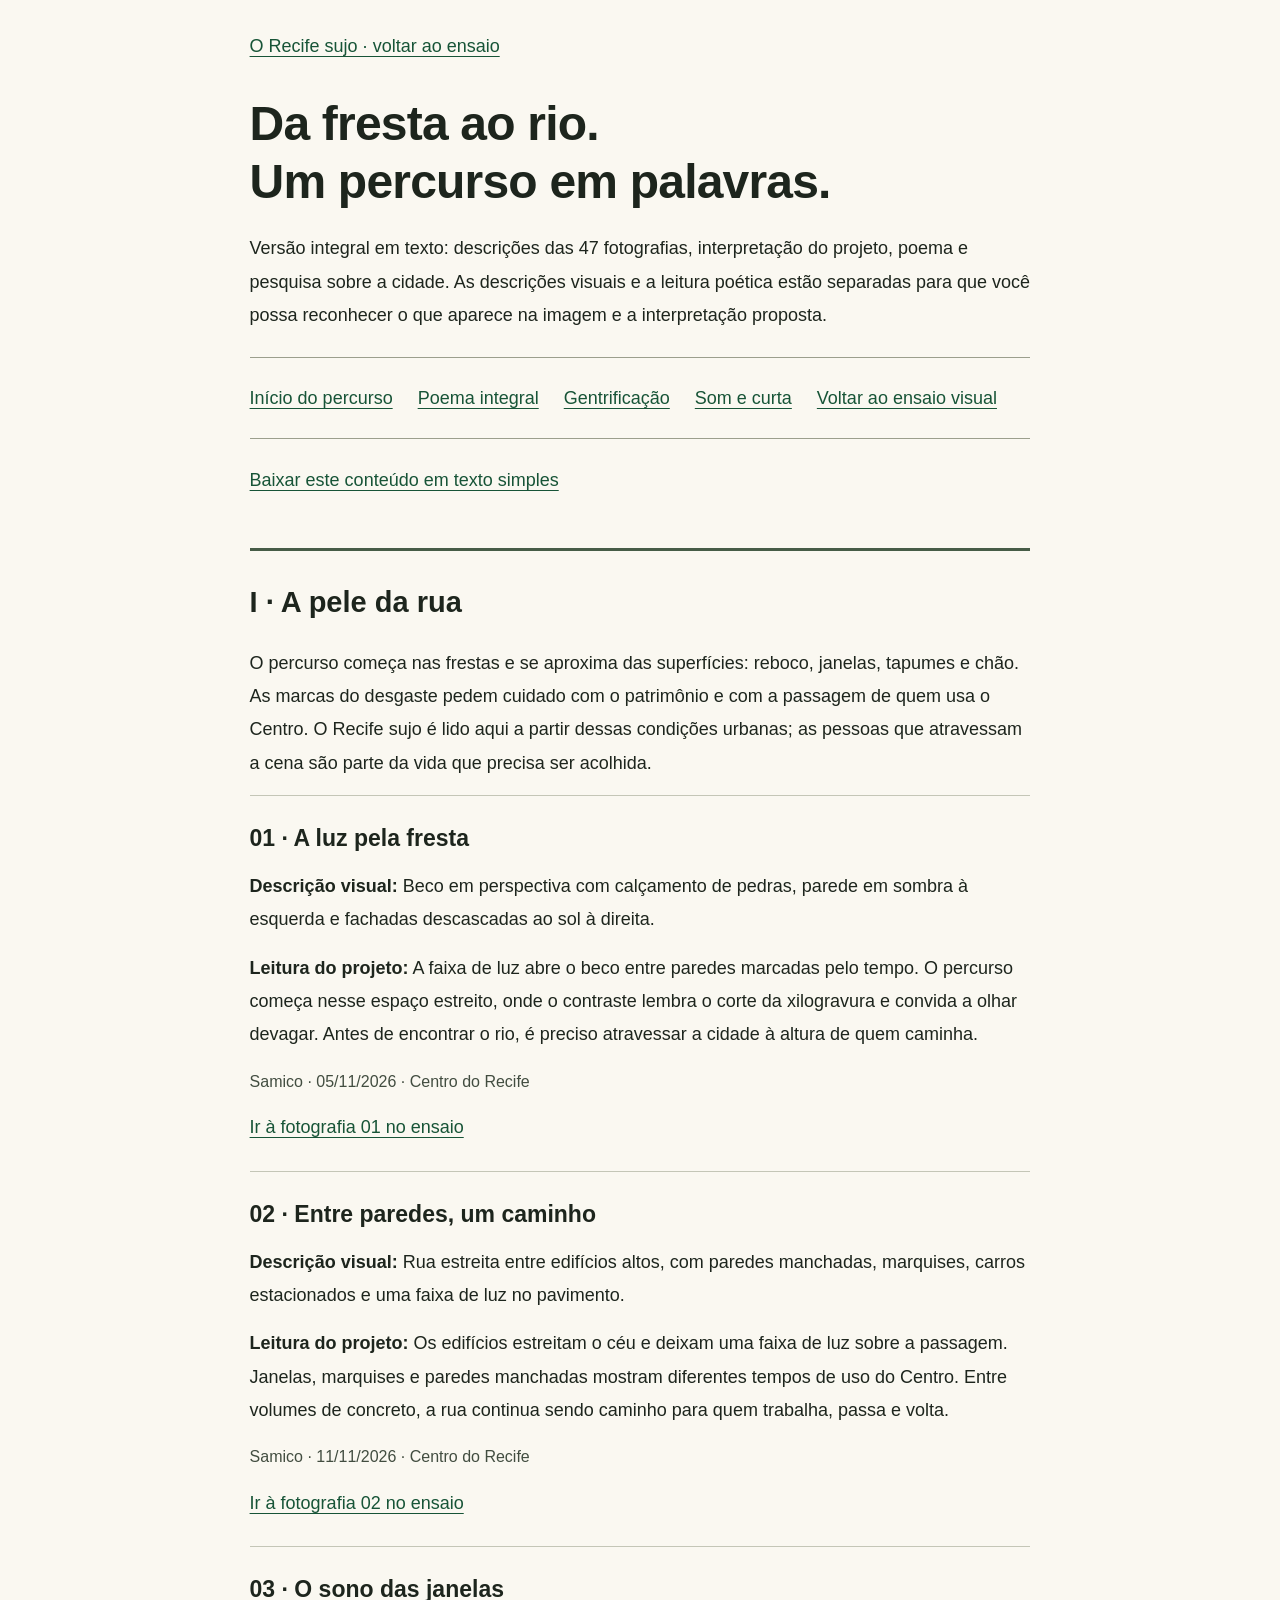
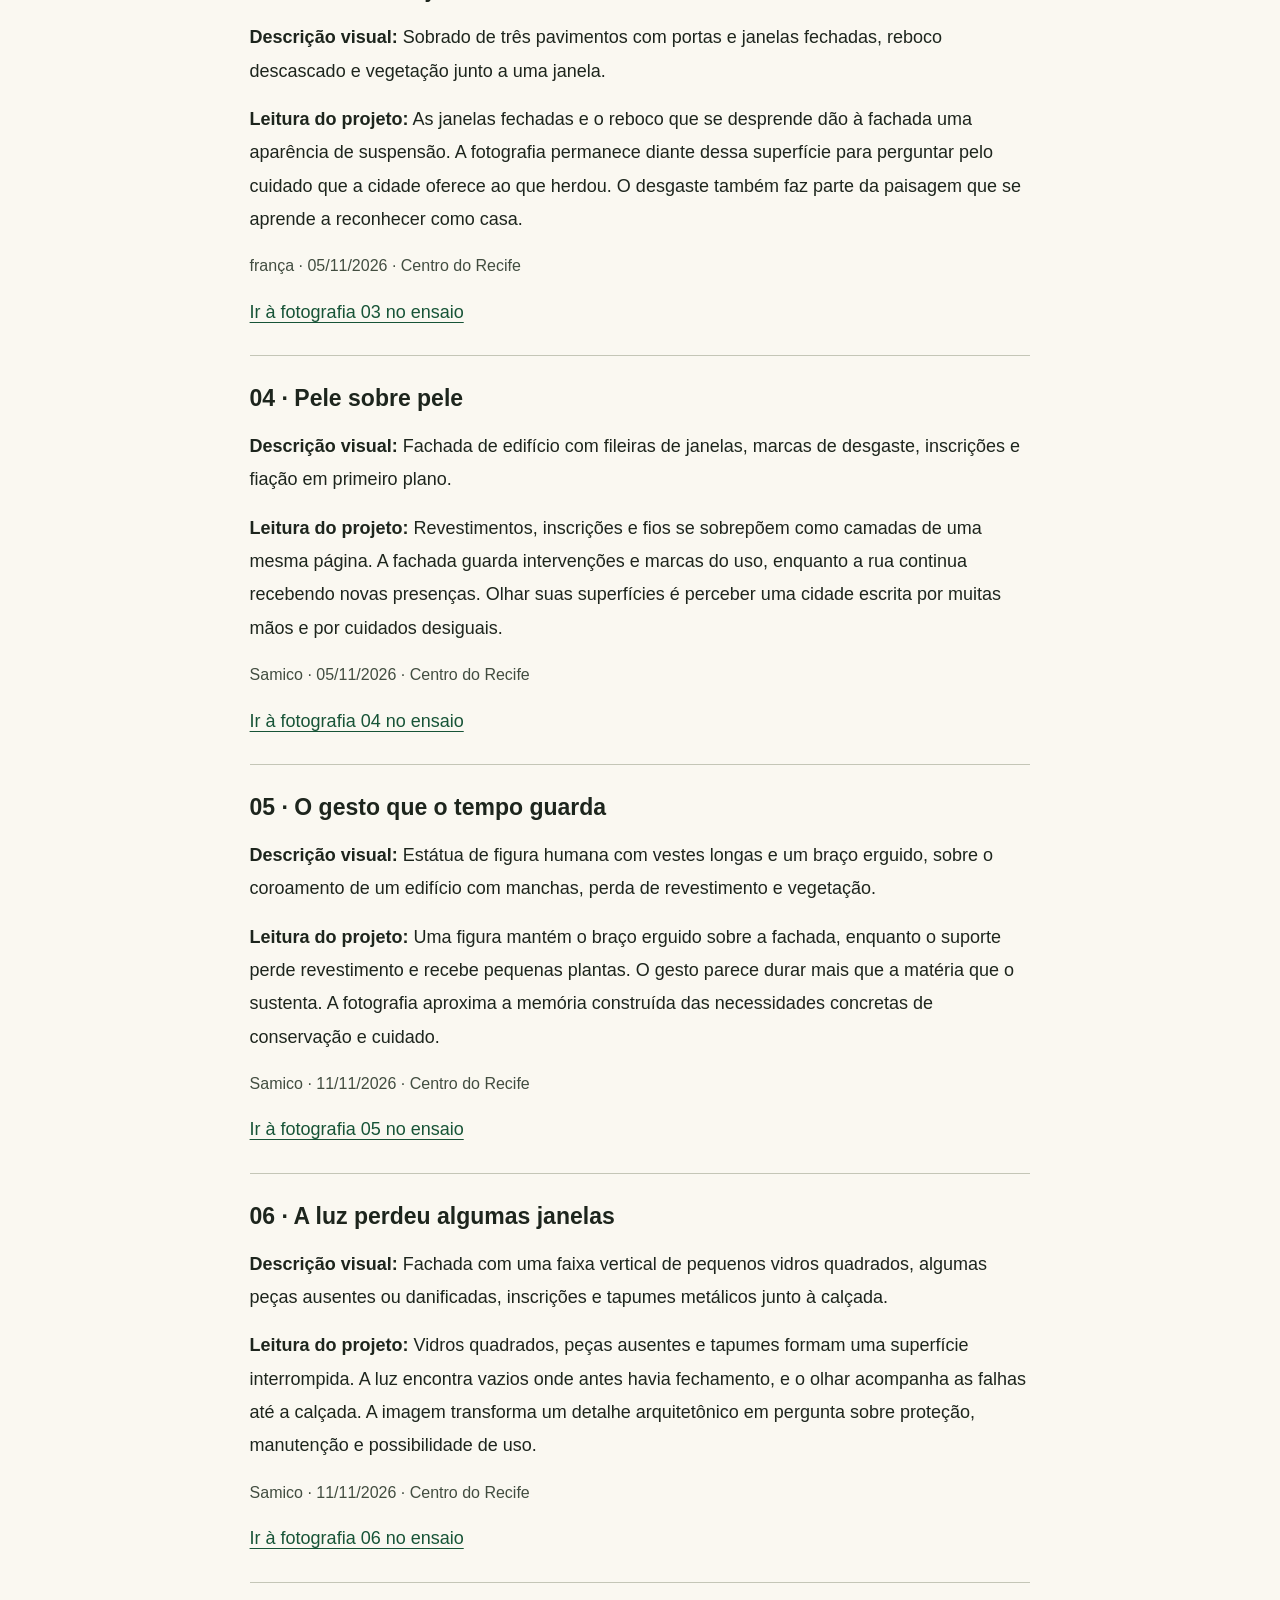
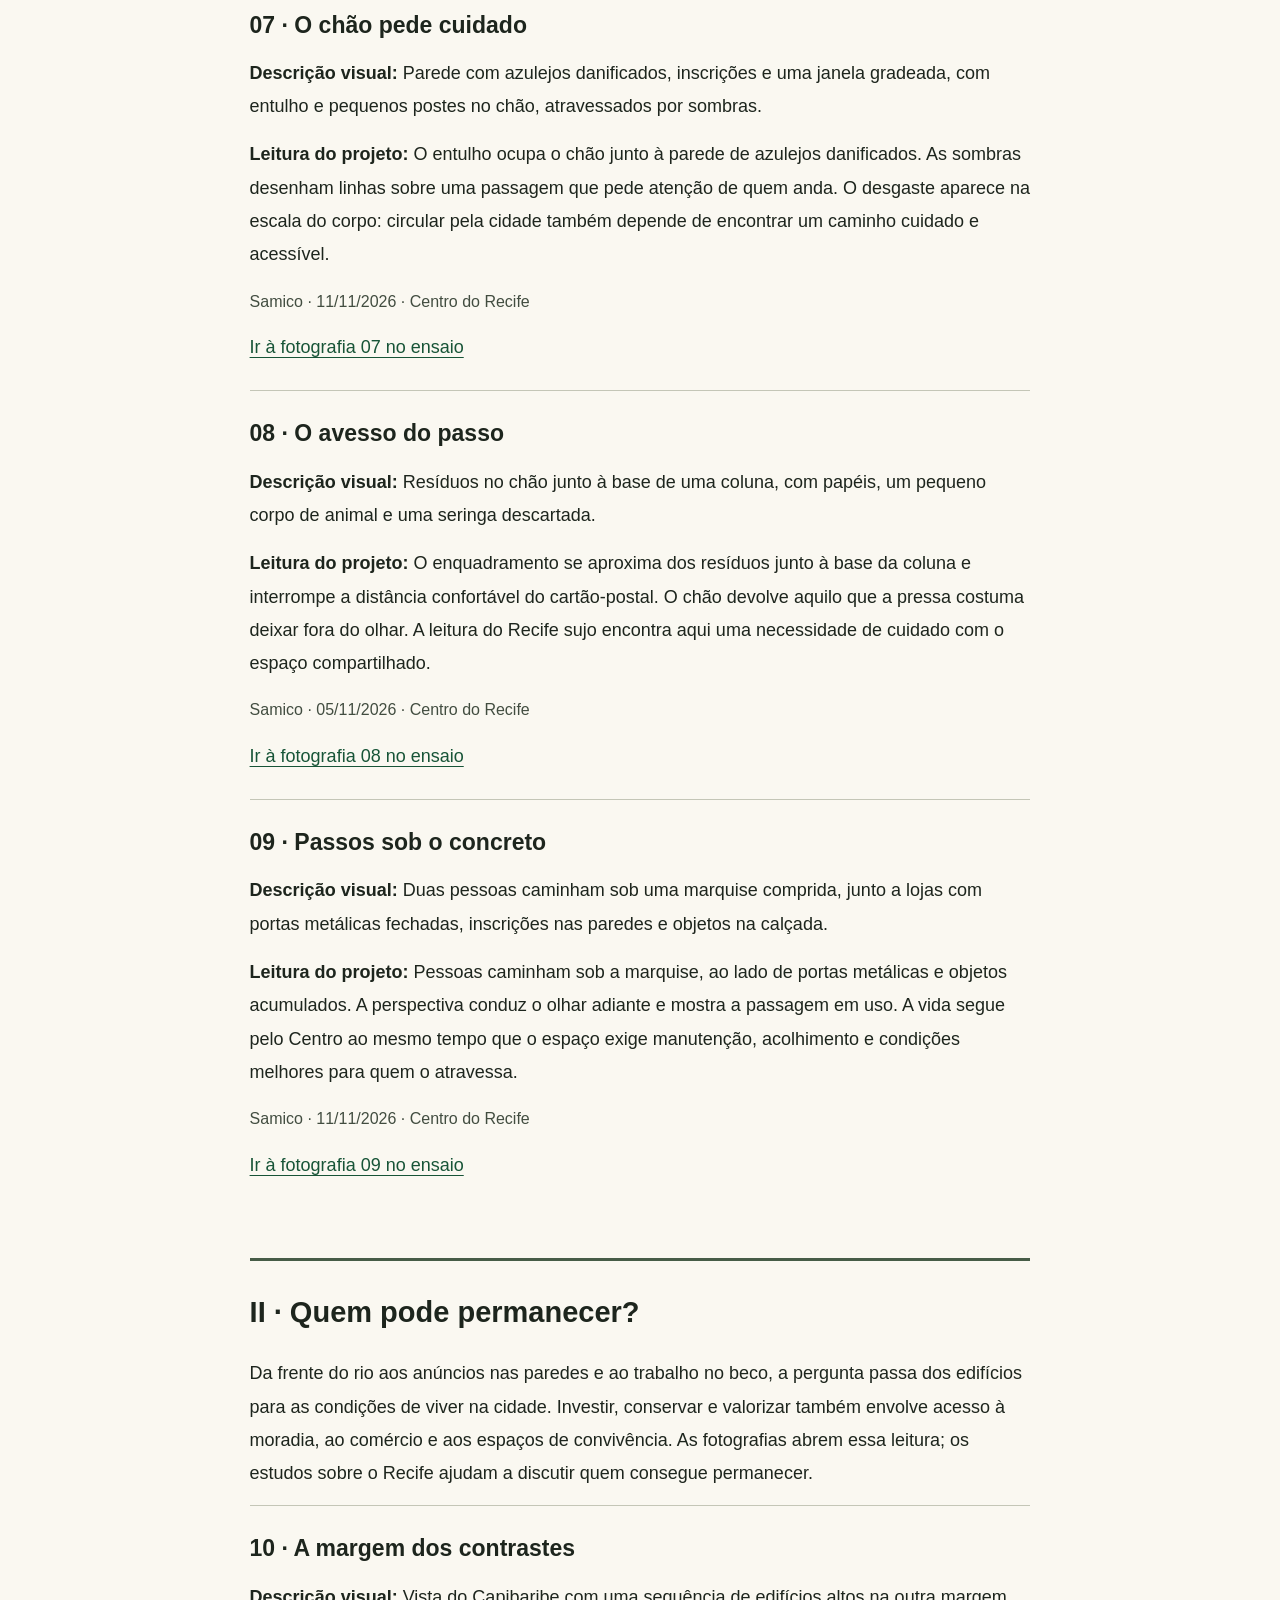
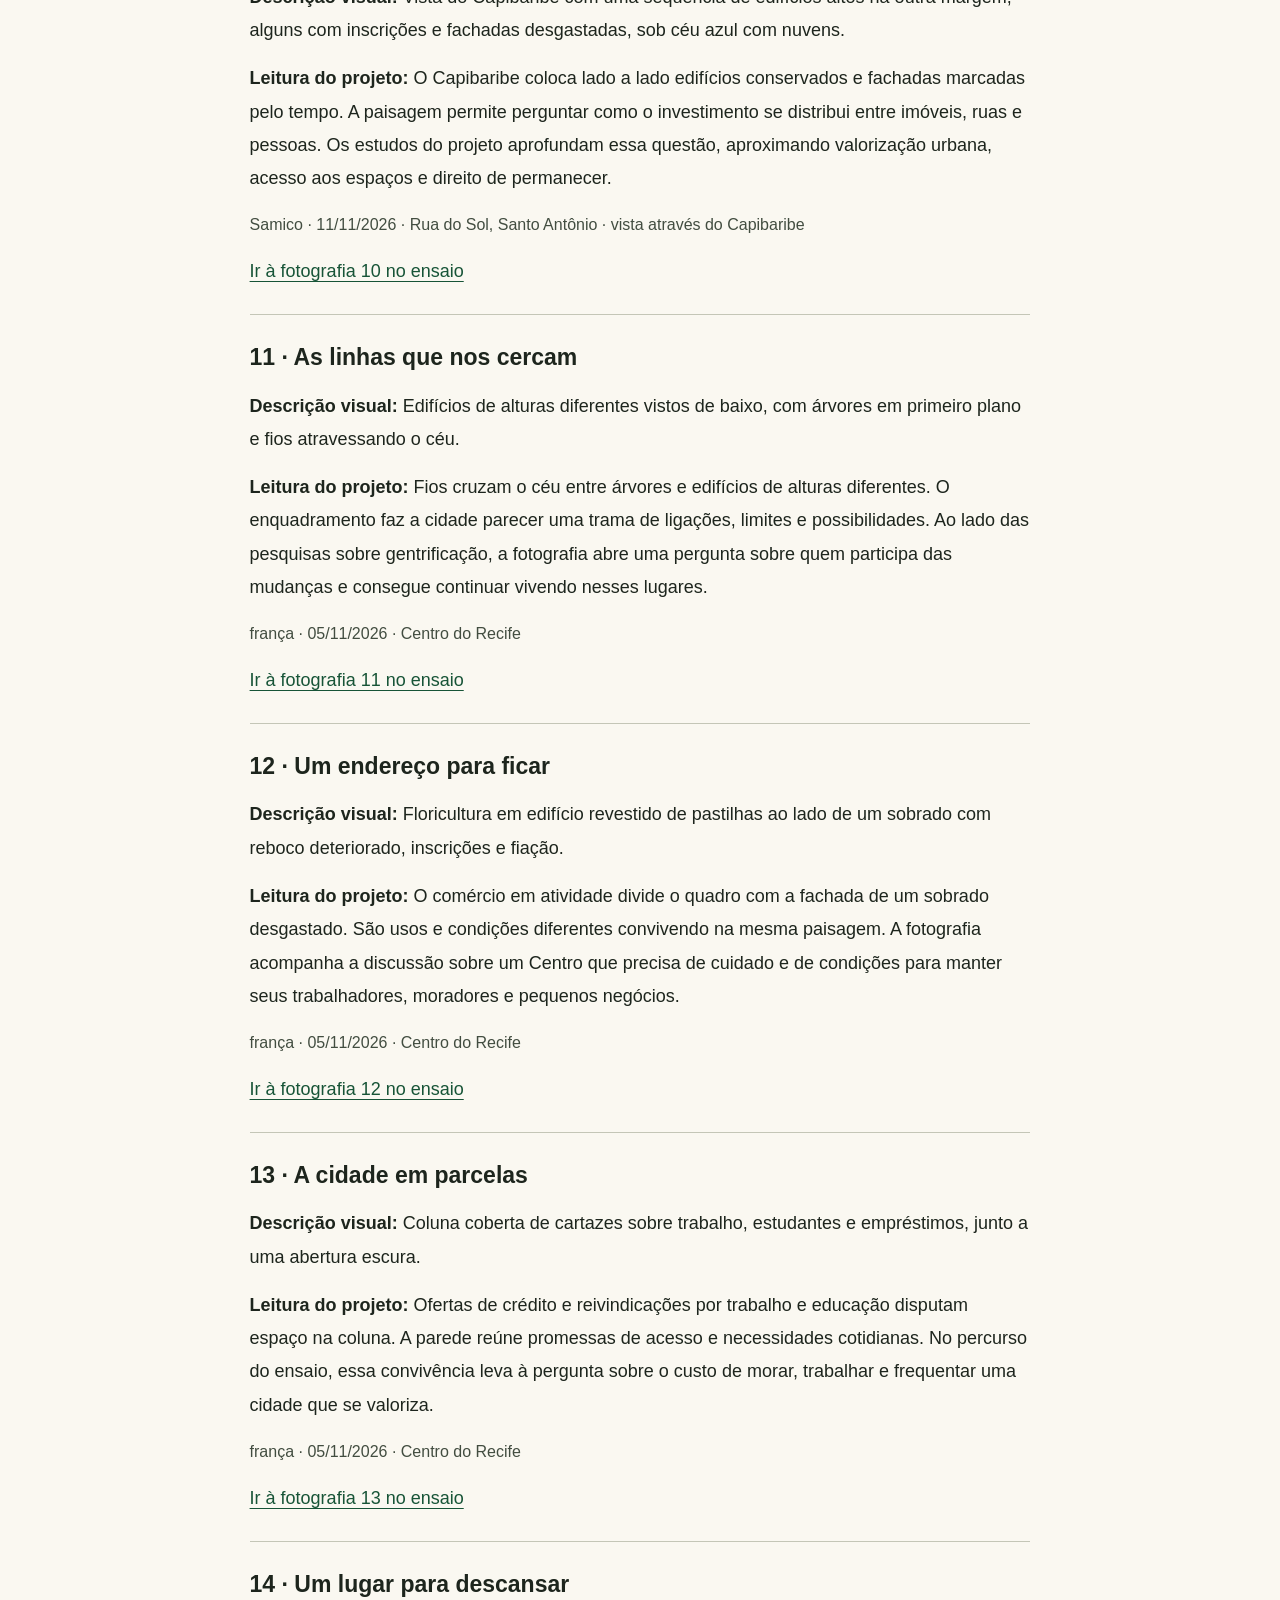
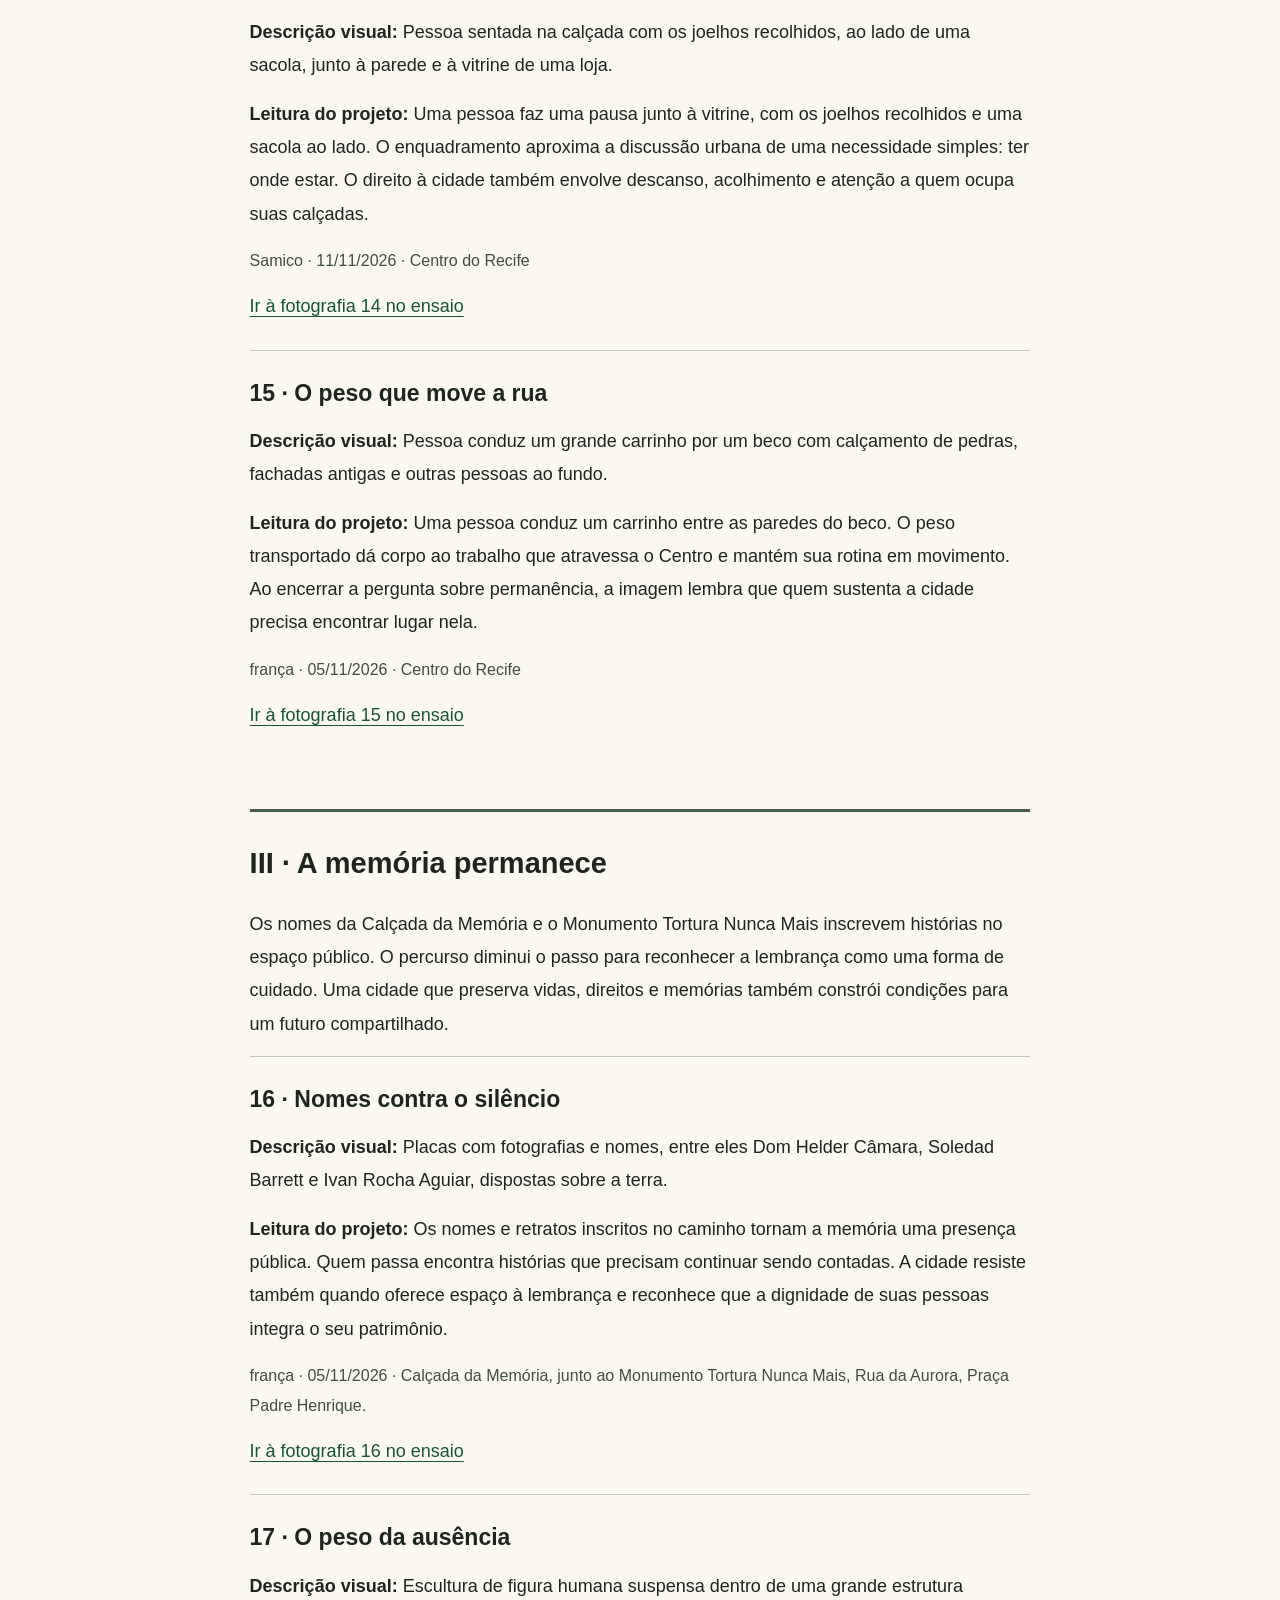
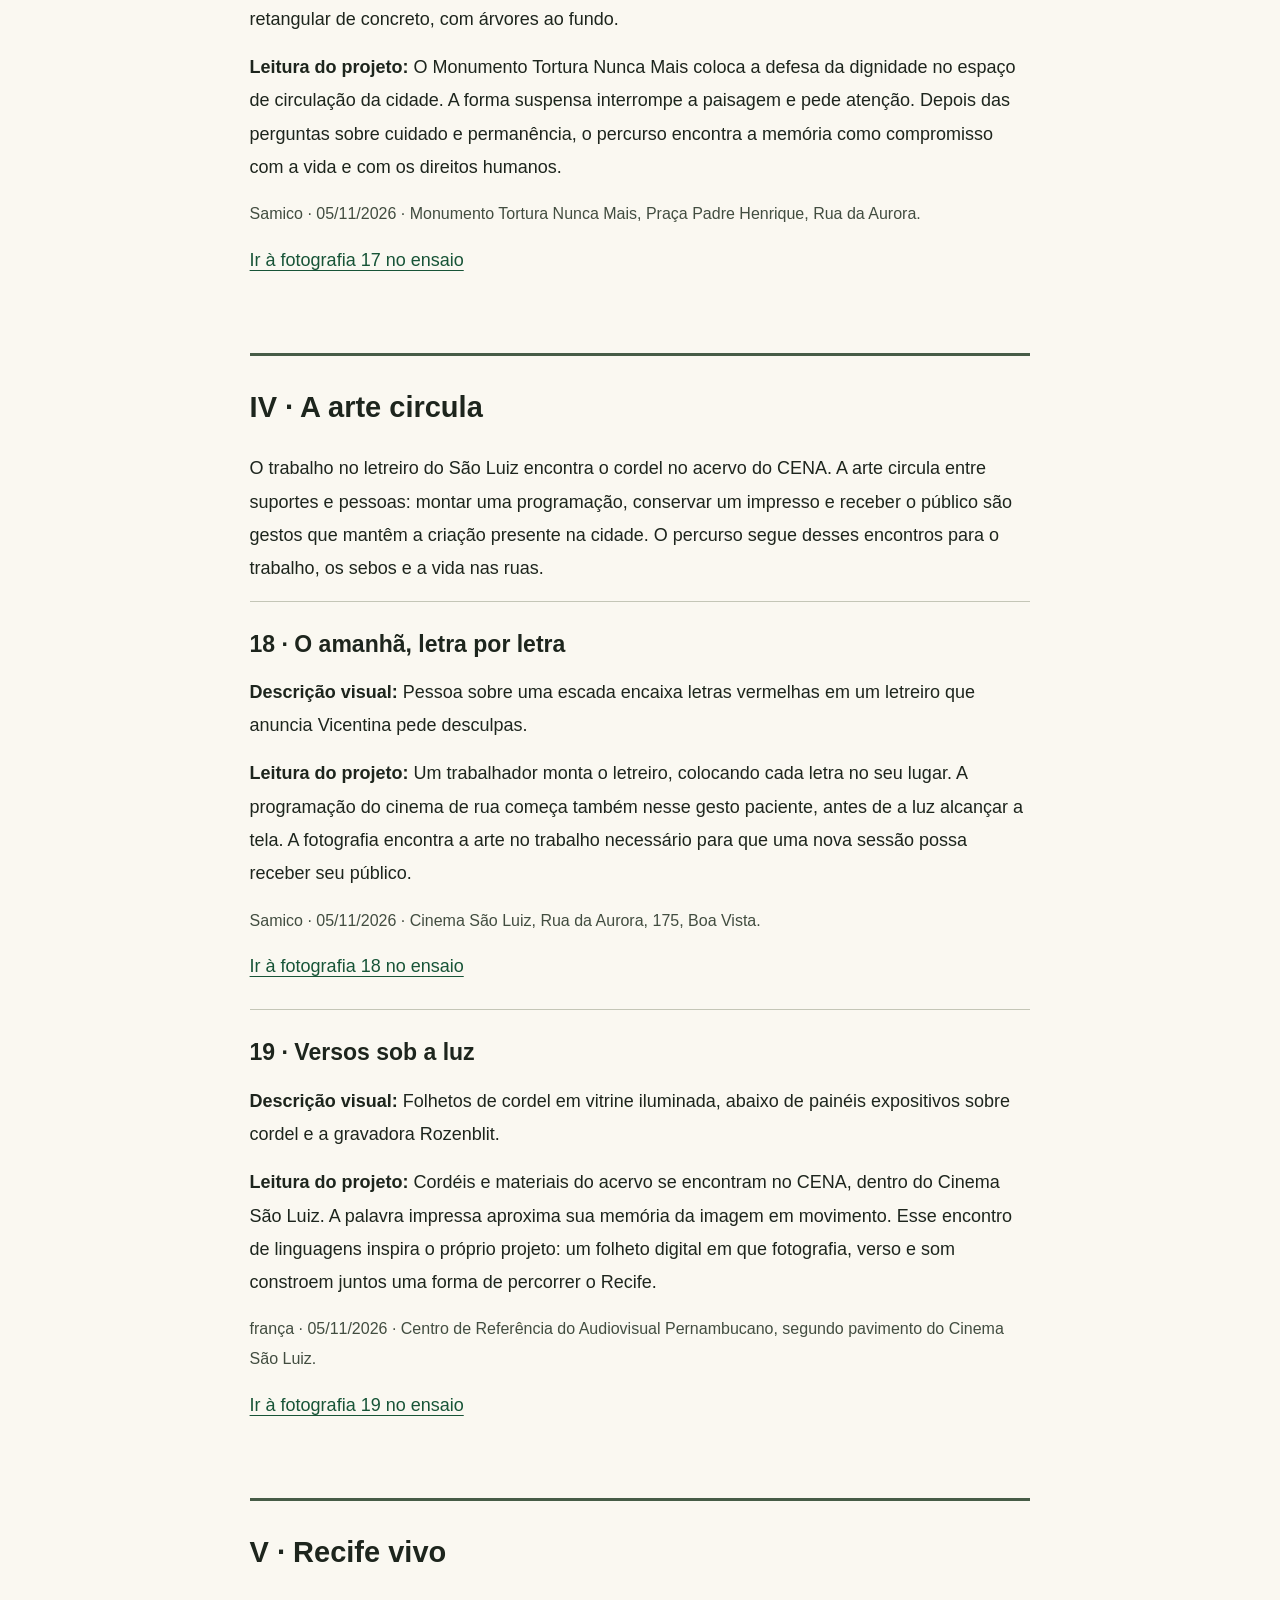
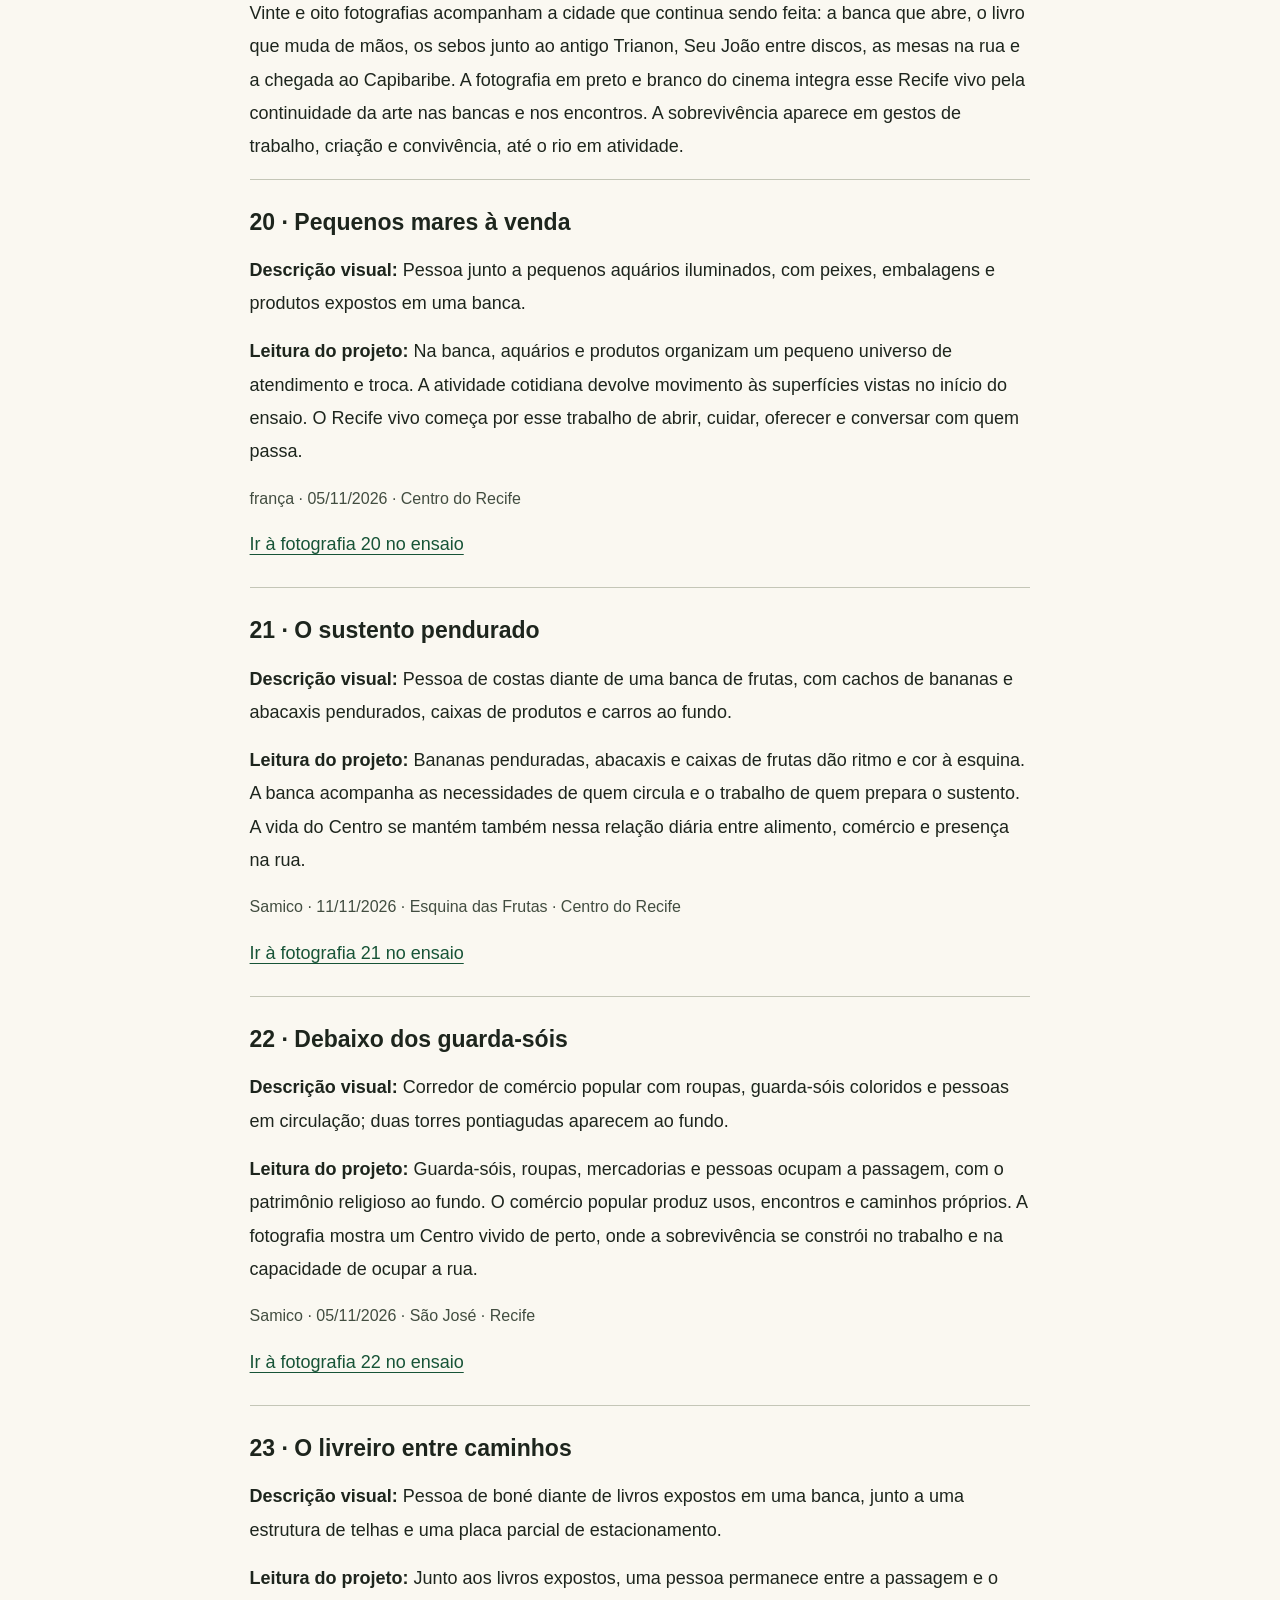
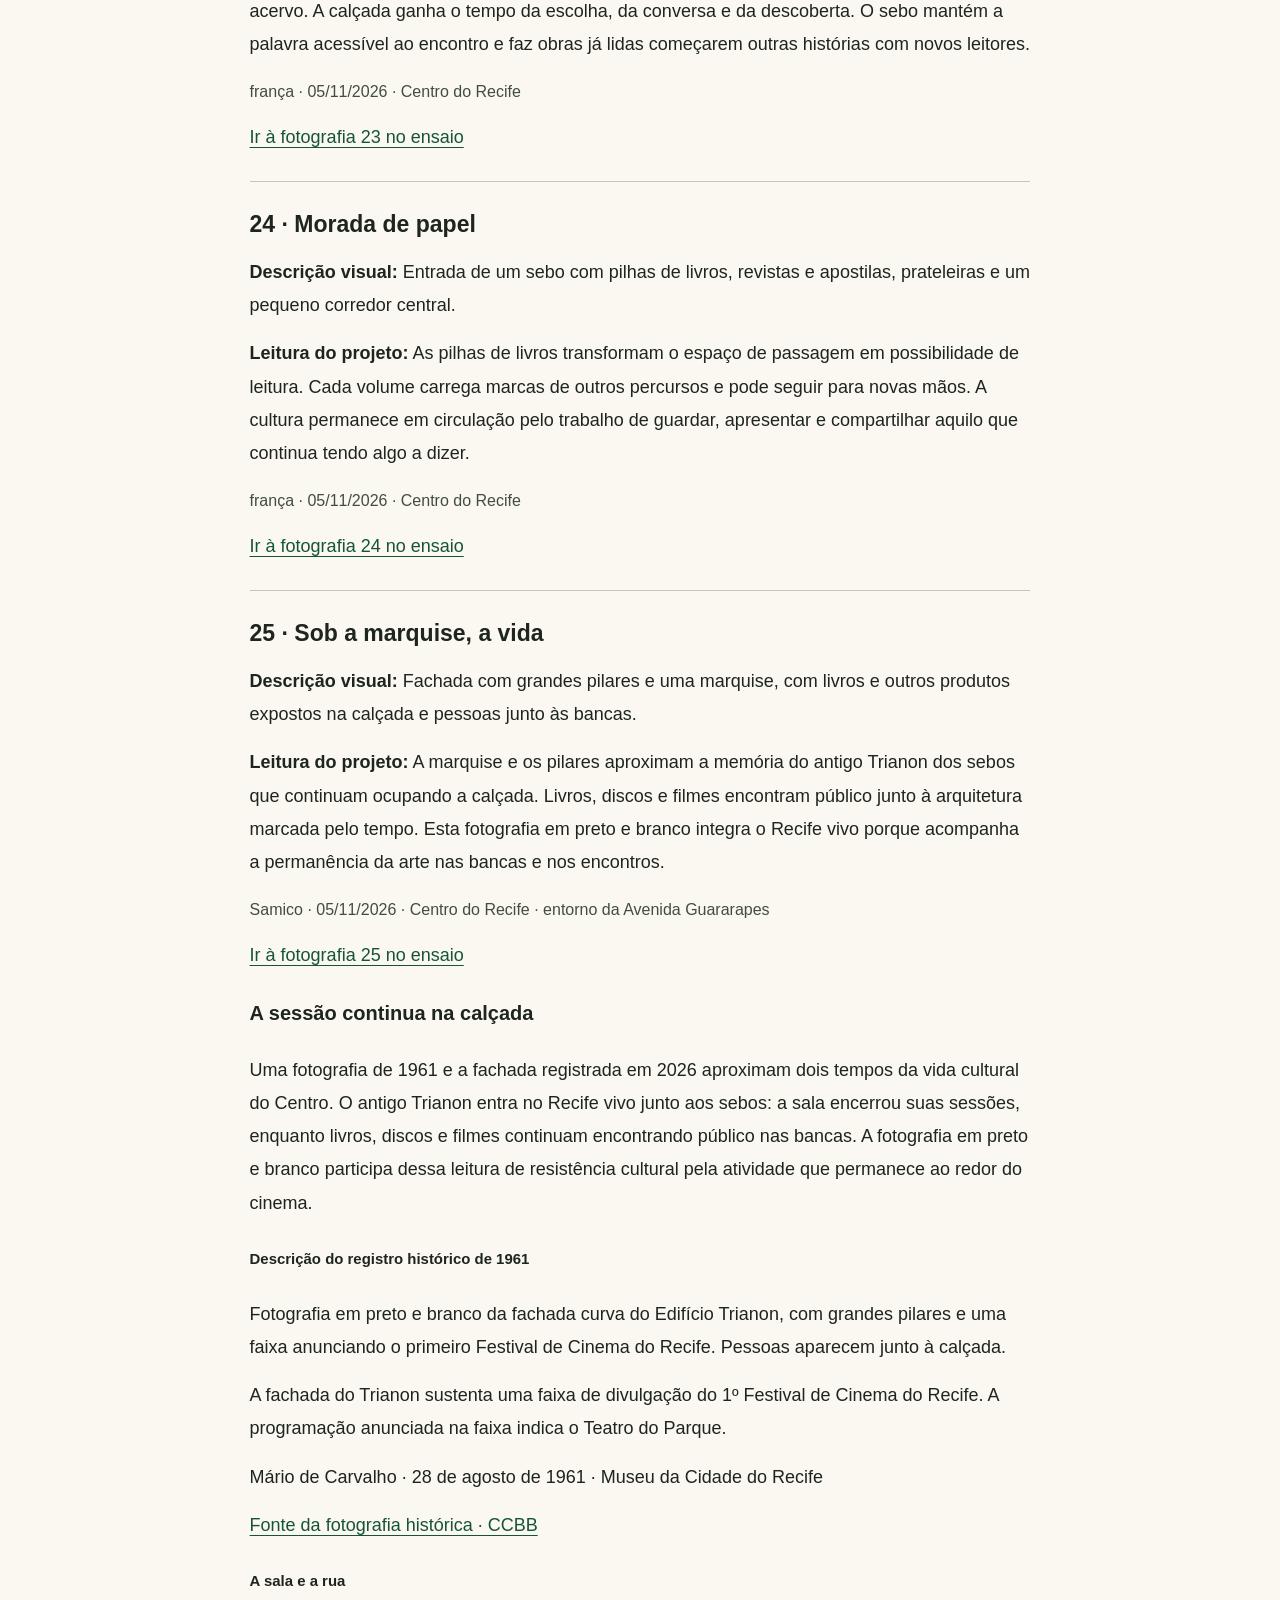
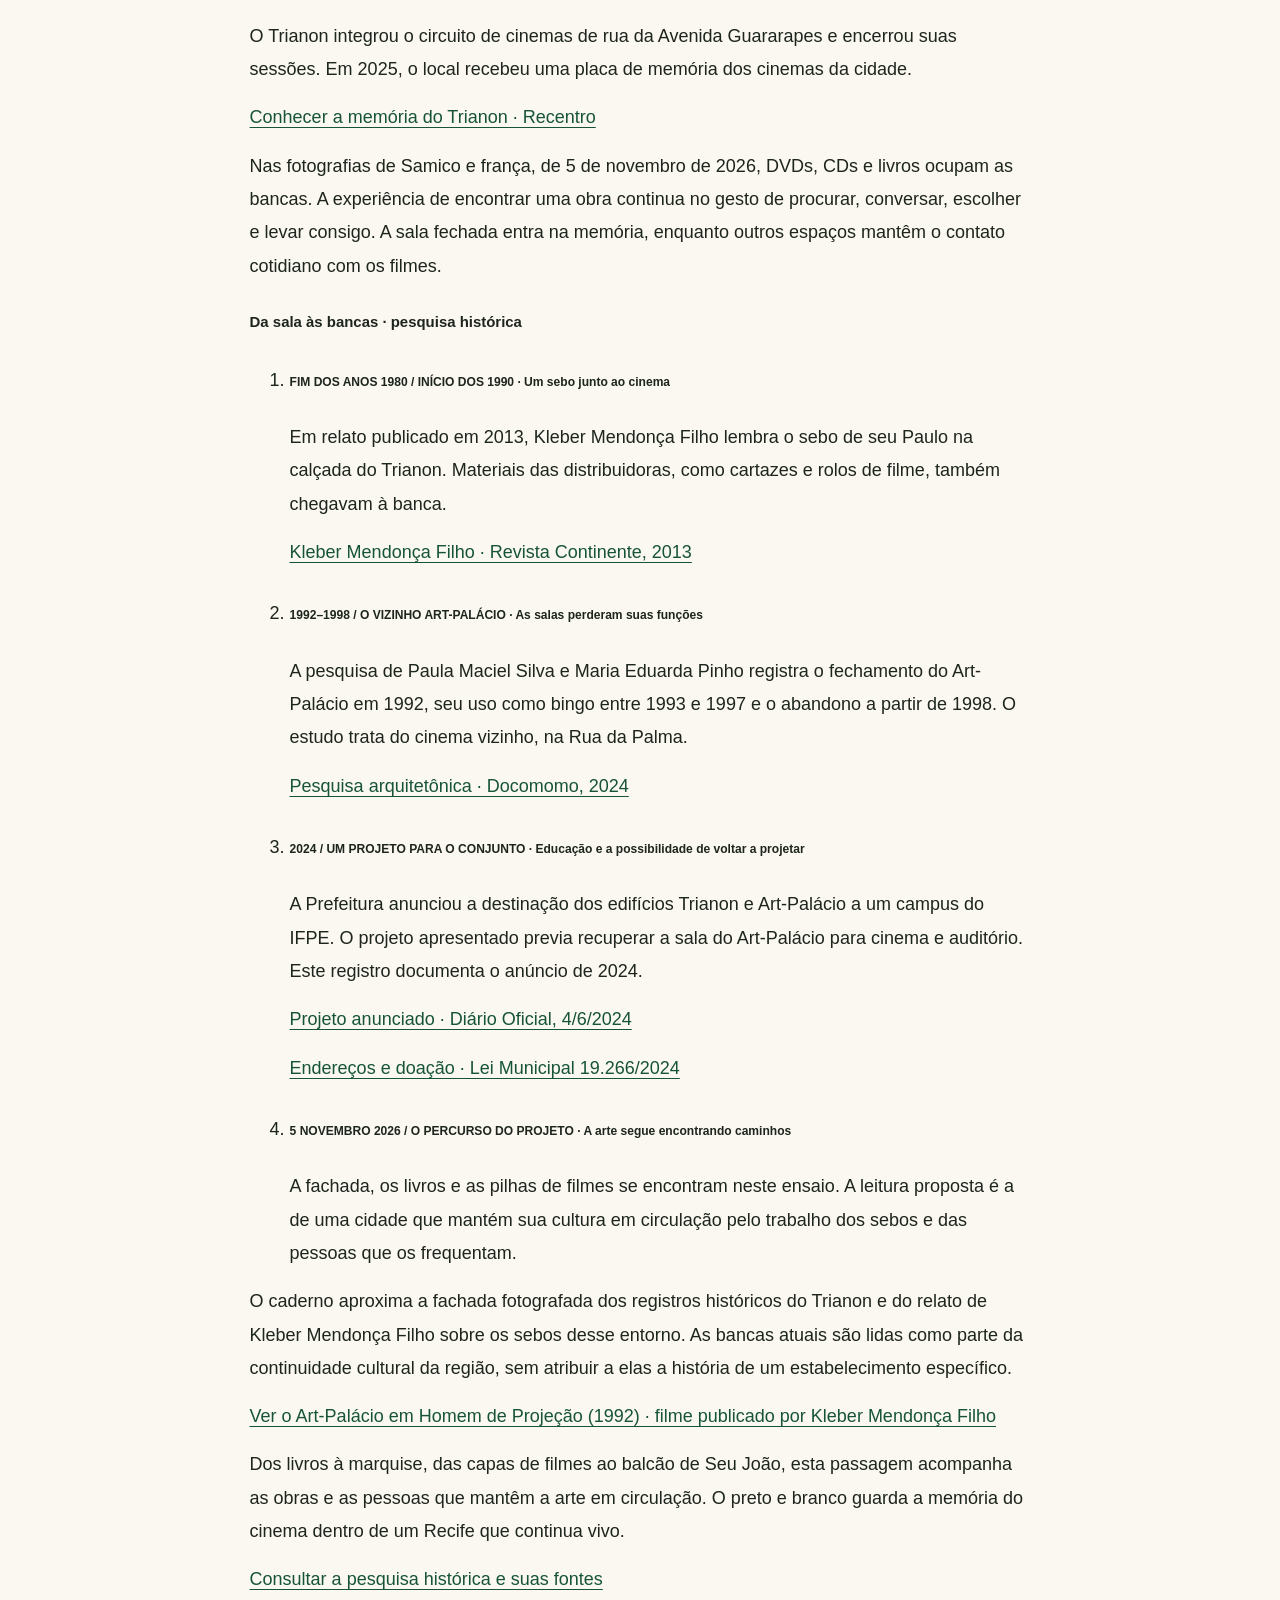
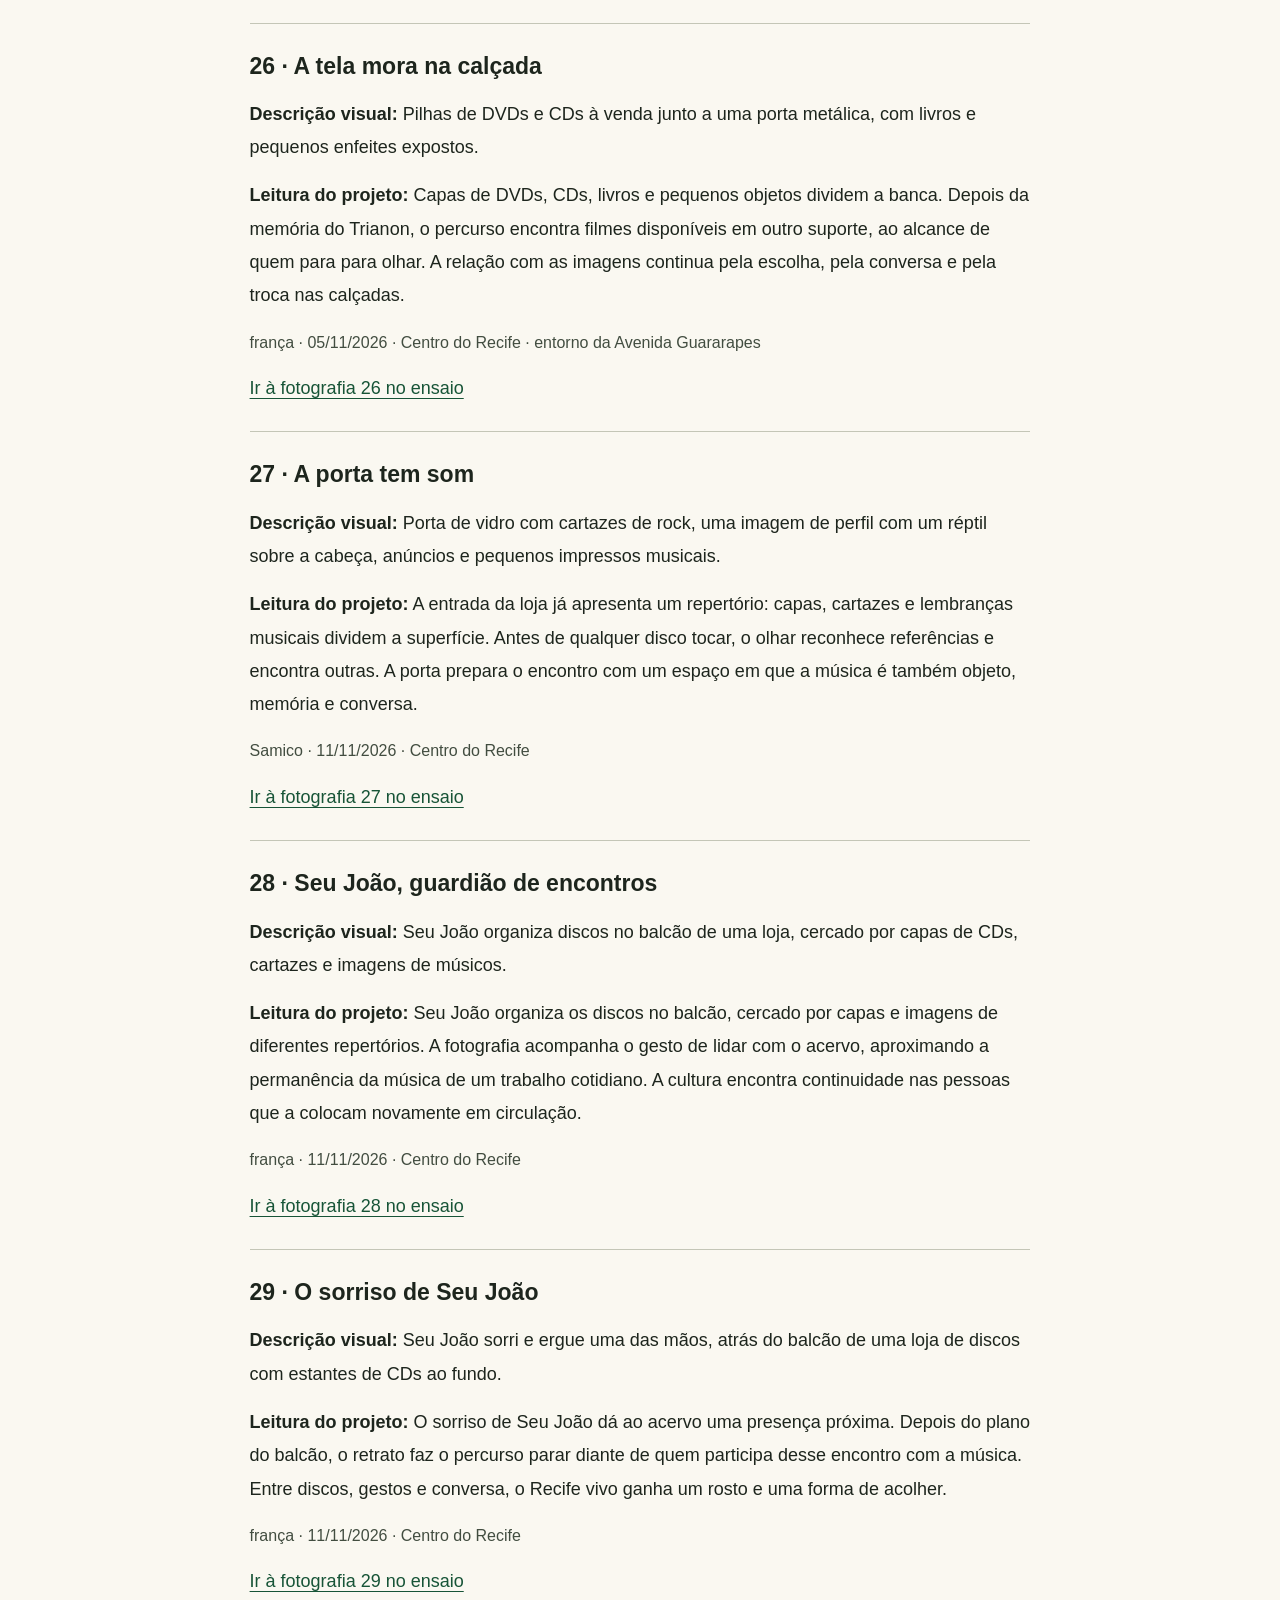
==== commit 345ba749: "Reúne Trianon e sebos no Recife vivo" ====
--- a/leitura.html
+++ b/leitura.html
@@ -1,5 +1,61 @@
 <!doctype html>
-<html lang="pt-BR"><head><meta charset="utf-8"><meta name="viewport" content="width=device-width,initial-scale=1"><title>O Recife sujo · percurso em texto</title><link rel="stylesheet" href="accessibility.css?v=20261112-2"></head><body class="text-reading"><header><a href="index.html">O Recife sujo · voltar ao ensaio</a><h1>Da fresta ao rio.<br>Um percurso em palavras.</h1><p>Versão integral em texto: descrições das 47 fotografias, interpretação do projeto, poema e pesquisa sobre a cidade. As descrições visuais e a leitura poética estão separadas para que você possa reconhecer o que aparece na imagem e a interpretação proposta.</p><nav aria-label="Percorrer a versão em texto"><a href="#conteudo-texto">Início do percurso</a><a href="#poema-texto">Poema integral</a><a href="#gentrificacao">Gentrificação</a><a href="#som-texto">Som e curta</a><a href="index.html">Voltar ao ensaio visual</a></nav><p><a href="assets/percurso-em-texto.txt" download>Baixar este conteúdo em texto simples</a></p></header><main id="conteudo-texto"><section id="texto-movimento-0" aria-labelledby="texto-titulo-0"><h2 id="texto-titulo-0">I · A pele da rua</h2><p>O percurso começa nas frestas e se aproxima das superfícies: reboco, janelas, tapumes e chão. As marcas do desgaste pedem cuidado com o patrimônio e com a passagem de quem usa o Centro. O Recife sujo é lido aqui a partir dessas condições urbanas; as pessoas que atravessam a cena são parte da vida que precisa ser acolhida.</p><ol start="1"><li><article><h3>01 · A luz pela fresta</h3><p><strong>Descrição visual:</strong> Beco em perspectiva com calçamento de pedras, parede em sombra à esquerda e fachadas descascadas ao sol à direita.</p><p><strong>Leitura do projeto:</strong> A faixa de luz abre o beco entre paredes marcadas pelo tempo. O percurso começa nesse espaço estreito, onde o contraste lembra o corte da xilogravura e convida a olhar devagar. Antes de encontrar o rio, é preciso atravessar a cidade à altura de quem caminha.</p><p class="text-photo-credit">Samico · 05/11/2026 · Centro do Recife</p><a href="index.html#foto-01">Ir à fotografia 01 no ensaio</a></article></li><li><article><h3>02 · Entre paredes, um caminho</h3><p><strong>Descrição visual:</strong> Rua estreita entre edifícios altos, com paredes manchadas, marquises, carros estacionados e uma faixa de luz no pavimento.</p><p><strong>Leitura do projeto:</strong> Os edifícios estreitam o céu e deixam uma faixa de luz sobre a passagem. Janelas, marquises e paredes manchadas mostram diferentes tempos de uso do Centro. Entre volumes de concreto, a rua continua sendo caminho para quem trabalha, passa e volta.</p><p class="text-photo-credit">Samico · 11/11/2026 · Centro do Recife</p><a href="index.html#foto-02">Ir à fotografia 02 no ensaio</a></article></li><li><article><h3>03 · O sono das janelas</h3><p><strong>Descrição visual:</strong> Sobrado de três pavimentos com portas e janelas fechadas, reboco descascado e vegetação junto a uma janela.</p><p><strong>Leitura do projeto:</strong> As janelas fechadas e o reboco que se desprende dão à fachada uma aparência de suspensão. A fotografia permanece diante dessa superfície para perguntar pelo cuidado que a cidade oferece ao que herdou. O desgaste também faz parte da paisagem que se aprende a reconhecer como casa.</p><p class="text-photo-credit">frança · 05/11/2026 · Centro do Recife</p><a href="index.html#foto-03">Ir à fotografia 03 no ensaio</a></article></li><li><article><h3>04 · Pele sobre pele</h3><p><strong>Descrição visual:</strong> Fachada de edifício com fileiras de janelas, marcas de desgaste, inscrições e fiação em primeiro plano.</p><p><strong>Leitura do projeto:</strong> Revestimentos, inscrições e fios se sobrepõem como camadas de uma mesma página. A fachada guarda intervenções e marcas do uso, enquanto a rua continua recebendo novas presenças. Olhar suas superfícies é perceber uma cidade escrita por muitas mãos e por cuidados desiguais.</p><p class="text-photo-credit">Samico · 05/11/2026 · Centro do Recife</p><a href="index.html#foto-04">Ir à fotografia 04 no ensaio</a></article></li><li><article><h3>05 · O gesto que o tempo guarda</h3><p><strong>Descrição visual:</strong> Estátua de figura humana com vestes longas e um braço erguido, sobre o coroamento de um edifício com manchas, perda de revestimento e vegetação.</p><p><strong>Leitura do projeto:</strong> Uma figura mantém o braço erguido sobre a fachada, enquanto o suporte perde revestimento e recebe pequenas plantas. O gesto parece durar mais que a matéria que o sustenta. A fotografia aproxima a memória construída das necessidades concretas de conservação e cuidado.</p><p class="text-photo-credit">Samico · 11/11/2026 · Centro do Recife</p><a href="index.html#foto-05">Ir à fotografia 05 no ensaio</a></article></li><li><article><h3>06 · A luz perdeu algumas janelas</h3><p><strong>Descrição visual:</strong> Fachada com uma faixa vertical de pequenos vidros quadrados, algumas peças ausentes ou danificadas, inscrições e tapumes metálicos junto à calçada.</p><p><strong>Leitura do projeto:</strong> Vidros quadrados, peças ausentes e tapumes formam uma superfície interrompida. A luz encontra vazios onde antes havia fechamento, e o olhar acompanha as falhas até a calçada. A imagem transforma um detalhe arquitetônico em pergunta sobre proteção, manutenção e possibilidade de uso.</p><p class="text-photo-credit">Samico · 11/11/2026 · Centro do Recife</p><a href="index.html#foto-06">Ir à fotografia 06 no ensaio</a></article></li><li><article><h3>07 · O chão pede cuidado</h3><p><strong>Descrição visual:</strong> Parede com azulejos danificados, inscrições e uma janela gradeada, com entulho e pequenos postes no chão, atravessados por sombras.</p><p><strong>Leitura do projeto:</strong> O entulho ocupa o chão junto à parede de azulejos danificados. As sombras desenham linhas sobre uma passagem que pede atenção de quem anda. O desgaste aparece na escala do corpo: circular pela cidade também depende de encontrar um caminho cuidado e acessível.</p><p class="text-photo-credit">Samico · 11/11/2026 · Centro do Recife</p><a href="index.html#foto-07">Ir à fotografia 07 no ensaio</a></article></li><li><article><h3>08 · O avesso do passo</h3><p><strong>Descrição visual:</strong> Resíduos no chão junto à base de uma coluna, com papéis, um pequeno corpo de animal e uma seringa descartada.</p><p><strong>Leitura do projeto:</strong> O enquadramento se aproxima dos resíduos junto à base da coluna e interrompe a distância confortável do cartão-postal. O chão devolve aquilo que a pressa costuma deixar fora do olhar. A leitura do Recife sujo encontra aqui uma necessidade de cuidado com o espaço compartilhado.</p><p class="text-photo-credit">Samico · 05/11/2026 · Centro do Recife</p><a href="index.html#foto-08">Ir à fotografia 08 no ensaio</a></article></li><li><article><h3>09 · Passos sob o concreto</h3><p><strong>Descrição visual:</strong> Duas pessoas caminham sob uma marquise comprida, junto a lojas com portas metálicas fechadas, inscrições nas paredes e objetos na calçada.</p><p><strong>Leitura do projeto:</strong> Pessoas caminham sob a marquise, ao lado de portas metálicas e objetos acumulados. A perspectiva conduz o olhar adiante e mostra a passagem em uso. A vida segue pelo Centro ao mesmo tempo que o espaço exige manutenção, acolhimento e condições melhores para quem o atravessa.</p><p class="text-photo-credit">Samico · 11/11/2026 · Centro do Recife</p><a href="index.html#foto-09">Ir à fotografia 09 no ensaio</a></article></li></ol></section><section id="texto-movimento-1" aria-labelledby="texto-titulo-1"><h2 id="texto-titulo-1">II · Quem pode permanecer?</h2><p>Da frente do rio aos anúncios nas paredes e ao trabalho no beco, a pergunta passa dos edifícios para as condições de viver na cidade. Investir, conservar e valorizar também envolve acesso à moradia, ao comércio e aos espaços de convivência. As fotografias abrem essa leitura; os estudos sobre o Recife ajudam a discutir quem consegue permanecer.</p><ol start="10"><li><article><h3>10 · A margem dos contrastes</h3><p><strong>Descrição visual:</strong> Vista do Capibaribe com uma sequência de edifícios altos na outra margem, alguns com inscrições e fachadas desgastadas, sob céu azul com nuvens.</p><p><strong>Leitura do projeto:</strong> O Capibaribe coloca lado a lado edifícios conservados e fachadas marcadas pelo tempo. A paisagem permite perguntar como o investimento se distribui entre imóveis, ruas e pessoas. Os estudos do projeto aprofundam essa questão, aproximando valorização urbana, acesso aos espaços e direito de permanecer.</p><p class="text-photo-credit">Samico · 11/11/2026 · Rua do Sol, Santo Antônio · vista através do Capibaribe</p><a href="index.html#foto-10">Ir à fotografia 10 no ensaio</a></article></li><li><article><h3>11 · As linhas que nos cercam</h3><p><strong>Descrição visual:</strong> Edifícios de alturas diferentes vistos de baixo, com árvores em primeiro plano e fios atravessando o céu.</p><p><strong>Leitura do projeto:</strong> Fios cruzam o céu entre árvores e edifícios de alturas diferentes. O enquadramento faz a cidade parecer uma trama de ligações, limites e possibilidades. Ao lado das pesquisas sobre gentrificação, a fotografia abre uma pergunta sobre quem participa das mudanças e consegue continuar vivendo nesses lugares.</p><p class="text-photo-credit">frança · 05/11/2026 · Centro do Recife</p><a href="index.html#foto-11">Ir à fotografia 11 no ensaio</a></article></li><li><article><h3>12 · Um endereço para ficar</h3><p><strong>Descrição visual:</strong> Floricultura em edifício revestido de pastilhas ao lado de um sobrado com reboco deteriorado, inscrições e fiação.</p><p><strong>Leitura do projeto:</strong> O comércio em atividade divide o quadro com a fachada de um sobrado desgastado. São usos e condições diferentes convivendo na mesma paisagem. A fotografia acompanha a discussão sobre um Centro que precisa de cuidado e de condições para manter seus trabalhadores, moradores e pequenos negócios.</p><p class="text-photo-credit">frança · 05/11/2026 · Centro do Recife</p><a href="index.html#foto-12">Ir à fotografia 12 no ensaio</a></article></li><li><article><h3>13 · A cidade em parcelas</h3><p><strong>Descrição visual:</strong> Coluna coberta de cartazes sobre trabalho, estudantes e empréstimos, junto a uma abertura escura.</p><p><strong>Leitura do projeto:</strong> Ofertas de crédito e reivindicações por trabalho e educação disputam espaço na coluna. A parede reúne promessas de acesso e necessidades cotidianas. No percurso do ensaio, essa convivência leva à pergunta sobre o custo de morar, trabalhar e frequentar uma cidade que se valoriza.</p><p class="text-photo-credit">frança · 05/11/2026 · Centro do Recife</p><a href="index.html#foto-13">Ir à fotografia 13 no ensaio</a></article></li><li><article><h3>14 · Um lugar para descansar</h3><p><strong>Descrição visual:</strong> Pessoa sentada na calçada com os joelhos recolhidos, ao lado de uma sacola, junto à parede e à vitrine de uma loja.</p><p><strong>Leitura do projeto:</strong> Uma pessoa faz uma pausa junto à vitrine, com os joelhos recolhidos e uma sacola ao lado. O enquadramento aproxima a discussão urbana de uma necessidade simples: ter onde estar. O direito à cidade também envolve descanso, acolhimento e atenção a quem ocupa suas calçadas.</p><p class="text-photo-credit">Samico · 11/11/2026 · Centro do Recife</p><a href="index.html#foto-14">Ir à fotografia 14 no ensaio</a></article></li><li><article><h3>15 · O peso que move a rua</h3><p><strong>Descrição visual:</strong> Pessoa conduz um grande carrinho por um beco com calçamento de pedras, fachadas antigas e outras pessoas ao fundo.</p><p><strong>Leitura do projeto:</strong> Uma pessoa conduz um carrinho entre as paredes do beco. O peso transportado dá corpo ao trabalho que atravessa o Centro e mantém sua rotina em movimento. Ao encerrar a pergunta sobre permanência, a imagem lembra que quem sustenta a cidade precisa encontrar lugar nela.</p><p class="text-photo-credit">frança · 05/11/2026 · Centro do Recife</p><a href="index.html#foto-15">Ir à fotografia 15 no ensaio</a></article></li></ol></section><section id="texto-movimento-2" aria-labelledby="texto-titulo-2"><h2 id="texto-titulo-2">III · A memória permanece</h2><p>Os nomes da Calçada da Memória e o Monumento Tortura Nunca Mais inscrevem histórias no espaço público. O percurso diminui o passo para reconhecer a lembrança como uma forma de cuidado. Uma cidade que preserva vidas, direitos e memórias também constrói condições para um futuro compartilhado.</p><ol start="16"><li><article><h3>16 · Nomes contra o silêncio</h3><p><strong>Descrição visual:</strong> Placas com fotografias e nomes, entre eles Dom Helder Câmara, Soledad Barrett e Ivan Rocha Aguiar, dispostas sobre a terra.</p><p><strong>Leitura do projeto:</strong> Os nomes e retratos inscritos no caminho tornam a memória uma presença pública. Quem passa encontra histórias que precisam continuar sendo contadas. A cidade resiste também quando oferece espaço à lembrança e reconhece que a dignidade de suas pessoas integra o seu patrimônio.</p><p class="text-photo-credit">frança · 05/11/2026 · Calçada da Memória, junto ao Monumento Tortura Nunca Mais, Rua da Aurora, Praça Padre Henrique.</p><a href="index.html#foto-16">Ir à fotografia 16 no ensaio</a></article></li><li><article><h3>17 · O peso da ausência</h3><p><strong>Descrição visual:</strong> Escultura de figura humana suspensa dentro de uma grande estrutura retangular de concreto, com árvores ao fundo.</p><p><strong>Leitura do projeto:</strong> O Monumento Tortura Nunca Mais coloca a defesa da dignidade no espaço de circulação da cidade. A forma suspensa interrompe a paisagem e pede atenção. Depois das perguntas sobre cuidado e permanência, o percurso encontra a memória como compromisso com a vida e com os direitos humanos.</p><p class="text-photo-credit">Samico · 05/11/2026 · Monumento Tortura Nunca Mais, Praça Padre Henrique, Rua da Aurora.</p><a href="index.html#foto-17">Ir à fotografia 17 no ensaio</a></article></li></ol></section><section id="texto-movimento-3" aria-labelledby="texto-titulo-3"><h2 id="texto-titulo-3">IV · A arte circula</h2><p>A memória do Trianon encontra os filmes nas bancas; o trabalho no letreiro do São Luiz encontra o cordel no acervo do CENA. A arte circula entre edifícios, suportes e pessoas. Este capítulo prepara a passagem para a cor ao acompanhar quem mantém imagens, palavras e sessões em relação com o público.</p><ol start="18"><li><article><h3>18 · Sob a marquise, a vida</h3><p><strong>Descrição visual:</strong> Fachada com grandes pilares e uma marquise, com livros e outros produtos expostos na calçada e pessoas junto às bancas.</p><p><strong>Leitura do projeto:</strong> A marquise, os pilares e as bancas aproximam a memória do antigo Trianon da circulação cultural nas calçadas. Livros, discos e filmes encontram público junto à arquitetura marcada pelo tempo. A comparação com 1961 introduz uma passagem entre a história das salas e os caminhos atuais das obras.</p><p class="text-photo-credit">Samico · 05/11/2026 · Centro do Recife · entorno da Avenida Guararapes</p><a href="index.html#foto-18">Ir à fotografia 18 no ensaio</a></article></li><li><article><h3>19 · O amanhã, letra por letra</h3><p><strong>Descrição visual:</strong> Pessoa sobre uma escada encaixa letras vermelhas em um letreiro que anuncia Vicentina pede desculpas.</p><p><strong>Leitura do projeto:</strong> Um trabalhador monta o letreiro, colocando cada letra no seu lugar. A programação do cinema de rua começa também nesse gesto paciente, antes de a luz alcançar a tela. A fotografia encontra a arte no trabalho necessário para que uma nova sessão possa receber seu público.</p><p class="text-photo-credit">Samico · 05/11/2026 · Cinema São Luiz, Rua da Aurora, 175, Boa Vista.</p><a href="index.html#foto-19">Ir à fotografia 19 no ensaio</a></article></li><li><article><h3>20 · Versos sob a luz</h3><p><strong>Descrição visual:</strong> Folhetos de cordel em vitrine iluminada, abaixo de painéis expositivos sobre cordel e a gravadora Rozenblit.</p><p><strong>Leitura do projeto:</strong> Cordéis e materiais do acervo se encontram no CENA, dentro do Cinema São Luiz. A palavra impressa aproxima sua memória da imagem em movimento. Esse encontro de linguagens inspira o próprio projeto: um folheto digital em que fotografia, verso e som constroem juntos uma forma de percorrer o Recife.</p><p class="text-photo-credit">frança · 05/11/2026 · Centro de Referência do Audiovisual Pernambucano, segundo pavimento do Cinema São Luiz.</p><a href="index.html#foto-20">Ir à fotografia 20 no ensaio</a></article></li></ol></section><section id="texto-movimento-4" aria-labelledby="texto-titulo-4"><h2 id="texto-titulo-4">V · Recife vivo</h2><p>Vinte e sete fotografias coloridas acompanham a cidade que continua sendo feita: a banca que abre, o livro que muda de mãos, Seu João entre discos, as mesas na rua e a chegada ao Capibaribe. A sobrevivência aparece em gestos de trabalho, criação e convivência. O rio encerra o caminho com pessoas em atividade, deixando a vida seguir para além da última imagem.</p><ol start="21"><li><article><h3>21 · Pequenos mares à venda</h3><p><strong>Descrição visual:</strong> Pessoa junto a pequenos aquários iluminados, com peixes, embalagens e produtos expostos em uma banca.</p><p><strong>Leitura do projeto:</strong> Na banca, aquários e produtos organizam um pequeno universo de atendimento e troca. A atividade cotidiana devolve movimento às superfícies vistas no início do ensaio. O Recife vivo começa por esse trabalho de abrir, cuidar, oferecer e conversar com quem passa.</p><p class="text-photo-credit">frança · 05/11/2026 · Centro do Recife</p><a href="index.html#foto-21">Ir à fotografia 21 no ensaio</a></article></li><li><article><h3>22 · O sustento pendurado</h3><p><strong>Descrição visual:</strong> Pessoa de costas diante de uma banca de frutas, com cachos de bananas e abacaxis pendurados, caixas de produtos e carros ao fundo.</p><p><strong>Leitura do projeto:</strong> Bananas penduradas, abacaxis e caixas de frutas dão ritmo e cor à esquina. A banca acompanha as necessidades de quem circula e o trabalho de quem prepara o sustento. A vida do Centro se mantém também nessa relação diária entre alimento, comércio e presença na rua.</p><p class="text-photo-credit">Samico · 11/11/2026 · Esquina das Frutas · Centro do Recife</p><a href="index.html#foto-22">Ir à fotografia 22 no ensaio</a></article></li><li><article><h3>23 · Debaixo dos guarda-sóis</h3><p><strong>Descrição visual:</strong> Corredor de comércio popular com roupas, guarda-sóis coloridos e pessoas em circulação; duas torres pontiagudas aparecem ao fundo.</p><p><strong>Leitura do projeto:</strong> Guarda-sóis, roupas, mercadorias e pessoas ocupam a passagem, com o patrimônio religioso ao fundo. O comércio popular produz usos, encontros e caminhos próprios. A fotografia mostra um Centro vivido de perto, onde a sobrevivência se constrói no trabalho e na capacidade de ocupar a rua.</p><p class="text-photo-credit">Samico · 05/11/2026 · São José · Recife</p><a href="index.html#foto-23">Ir à fotografia 23 no ensaio</a></article></li><li><article><h3>24 · O livreiro entre caminhos</h3><p><strong>Descrição visual:</strong> Pessoa de boné diante de livros expostos em uma banca, junto a uma estrutura de telhas e uma placa parcial de estacionamento.</p><p><strong>Leitura do projeto:</strong> Junto aos livros expostos, uma pessoa permanece entre a passagem e o acervo. A calçada ganha o tempo da escolha, da conversa e da descoberta. O sebo mantém a palavra acessível ao encontro e faz obras já lidas começarem outras histórias com novos leitores.</p><p class="text-photo-credit">frança · 05/11/2026 · Centro do Recife</p><a href="index.html#foto-24">Ir à fotografia 24 no ensaio</a></article></li><li><article><h3>25 · Morada de papel</h3><p><strong>Descrição visual:</strong> Entrada de um sebo com pilhas de livros, revistas e apostilas, prateleiras e um pequeno corredor central.</p><p><strong>Leitura do projeto:</strong> As pilhas de livros transformam o espaço de passagem em possibilidade de leitura. Cada volume carrega marcas de outros percursos e pode seguir para novas mãos. A cultura permanece em circulação pelo trabalho de guardar, apresentar e compartilhar aquilo que continua tendo algo a dizer.</p><p class="text-photo-credit">frança · 05/11/2026 · Centro do Recife</p><a href="index.html#foto-25">Ir à fotografia 25 no ensaio</a></article></li><li><article><h3>26 · A tela mora na calçada</h3><p><strong>Descrição visual:</strong> Pilhas de DVDs e CDs à venda junto a uma porta metálica, com livros e pequenos enfeites expostos.</p><p><strong>Leitura do projeto:</strong> Capas de DVDs, CDs, livros e pequenos objetos dividem a banca. Depois da memória do Trianon, o percurso encontra filmes disponíveis em outro suporte, ao alcance de quem para para olhar. A relação com as imagens continua pela escolha, pela conversa e pela troca nas calçadas.</p><p class="text-photo-credit">frança · 05/11/2026 · Centro do Recife · entorno da Avenida Guararapes</p><a href="index.html#foto-26">Ir à fotografia 26 no ensaio</a></article></li><li><article><h3>27 · A porta tem som</h3><p><strong>Descrição visual:</strong> Porta de vidro com cartazes de rock, uma imagem de perfil com um réptil sobre a cabeça, anúncios e pequenos impressos musicais.</p><p><strong>Leitura do projeto:</strong> A entrada da loja já apresenta um repertório: capas, cartazes e lembranças musicais dividem a superfície. Antes de qualquer disco tocar, o olhar reconhece referências e encontra outras. A porta prepara o encontro com um espaço em que a música é também objeto, memória e conversa.</p><p class="text-photo-credit">Samico · 11/11/2026 · Centro do Recife</p><a href="index.html#foto-27">Ir à fotografia 27 no ensaio</a></article></li><li><article><h3>28 · Seu João, guardião de encontros</h3><p><strong>Descrição visual:</strong> Seu João organiza discos no balcão de uma loja, cercado por capas de CDs, cartazes e imagens de músicos.</p><p><strong>Leitura do projeto:</strong> Seu João organiza os discos no balcão, cercado por capas e imagens de diferentes repertórios. A fotografia acompanha o gesto de lidar com o acervo, aproximando a permanência da música de um trabalho cotidiano. A cultura encontra continuidade nas pessoas que a colocam novamente em circulação.</p><p class="text-photo-credit">frança · 11/11/2026 · Centro do Recife</p><a href="index.html#foto-28">Ir à fotografia 28 no ensaio</a></article></li><li><article><h3>29 · O sorriso de Seu João</h3><p><strong>Descrição visual:</strong> Seu João sorri e ergue uma das mãos, atrás do balcão de uma loja de discos com estantes de CDs ao fundo.</p><p><strong>Leitura do projeto:</strong> O sorriso de Seu João dá ao acervo uma presença próxima. Depois do plano do balcão, o retrato faz o percurso parar diante de quem participa desse encontro com a música. Entre discos, gestos e conversa, o Recife vivo ganha um rosto e uma forma de acolher.</p><p class="text-photo-credit">frança · 11/11/2026 · Centro do Recife</p><a href="index.html#foto-29">Ir à fotografia 29 no ensaio</a></article></li><li><article><h3>30 · Um olhar dentro do outro</h3><p><strong>Descrição visual:</strong> Uma pessoa fotografa outra no corredor da Casa da Cultura, sob uma bandeira de cinquenta anos do espaço.</p><p><strong>Leitura do projeto:</strong> Uma pessoa observa e produz uma nova imagem dentro da Casa da Cultura. O patrimônio participa de uma experiência presente, feita de olhares, conversas e descobertas. A fotografia recorda que os lugares culturais continuam vivos quando recebem pessoas capazes de criar outras relações com eles.</p><p class="text-photo-credit">frança · 05/11/2026 · Casa da Cultura de Pernambuco, Rua Floriano Peixoto, 95, Santo Antônio.</p><a href="index.html#foto-30">Ir à fotografia 30 no ensaio</a></article></li><li><article><h3>31 · A memória gira</h3><p><strong>Descrição visual:</strong> Rolos de película e mecanismo de projeção ocupam uma sala com outros equipamentos de cinema.</p><p><strong>Leitura do projeto:</strong> O equipamento de projeção aproxima o cinema de sua matéria: engrenagens, luz e trabalho. A memória da imagem em movimento também habita as máquinas e os gestos que tornaram cada sessão possível. Neste percurso, o objeto liga a história da exibição à vontade de continuar mostrando filmes.</p><p class="text-photo-credit">frança · 05/11/2026 · Recife · memória da projeção cinematográfica</p><a href="index.html#foto-31">Ir à fotografia 31 no ensaio</a></article></li><li><article><h3>32 · A rua aprende a sonhar</h3><p><strong>Descrição visual:</strong> Pessoa com um cachorro diante de fachada colorida com o nome Aurora Filmes, uma película e uma claquete pintadas.</p><p><strong>Leitura do projeto:</strong> O mural ligado ao audiovisual ocupa a fachada da Aurora Filmes e encontra a passagem cotidiana da rua. A escola informa oferecer cursos gratuitos. A imagem aproxima a circulação da arte da formação de quem poderá criar outros registros, outras histórias e outros olhares sobre a cidade.</p><p class="text-photo-credit">Samico · 05/11/2026 · Aurora Filmes, Rua da Aurora, 987, Santo Amaro.</p><a href="index.html#foto-32">Ir à fotografia 32 no ensaio</a></article></li><li><article><h3>33 · O canto sobe o concreto</h3><p><strong>Descrição visual:</strong> Prédio da Prefeitura do Recife com grande mural de Luiz Gonzaga tocando sanfona na lateral, acima das árvores.</p><p><strong>Leitura do projeto:</strong> O mural de Luiz Gonzaga, criado por Eduardo Kobra, se ergue na lateral da Prefeitura. Visto na paisagem do rio, o retrato aproxima a memória musical da escala dos edifícios. A arte participa do horizonte cotidiano e oferece uma referência compartilhada a quem atravessa suas margens.</p><p class="text-photo-credit">frança · 05/11/2026 · Mural na Prefeitura do Recife · Cais do Apolo</p><a href="index.html#foto-33">Ir à fotografia 33 no ensaio</a></article></li><li><article><h3>34 · Primavera de balcão</h3><p><strong>Descrição visual:</strong> Flores coloridas e pequenos arranjos ocupam prateleiras e expositores na entrada de uma floricultura.</p><p><strong>Leitura do projeto:</strong> Flores ocupam o balcão e a entrada, fazendo a cor avançar sobre o caminho de quem passa. O comércio encontra o afeto nos gestos de escolher, oferecer e levar consigo. A sobrevivência da cidade também se faz nesses pequenos rituais que dão lugar ao cuidado entre pessoas.</p><p class="text-photo-credit">frança · 05/11/2026 · Floricultura Pernambucana · Recife</p><a href="index.html#foto-34">Ir à fotografia 34 no ensaio</a></article></li><li><article><h3>35 · A conversa ocupa a rua</h3><p><strong>Descrição visual:</strong> Rua estreita de pedras entre edifícios, com bares, mesas e cadeiras plásticas, pessoas sentadas e vasos com plantas ao longo da passagem.</p><p><strong>Leitura do projeto:</strong> Mesas e cadeiras levam a conversa para o espaço entre os edifícios. Sentar, comer e permanecer mudam o ritmo da passagem. O Centro se torna lugar de convivência quando a rotina abre tempo para a companhia e quando a rua pode receber outros usos além da pressa.</p><p class="text-photo-credit">Samico · 11/11/2026 · Centro do Recife</p><a href="index.html#foto-35">Ir à fotografia 35 no ensaio</a></article></li><li><article><h3>36 · O tempo senta à mesa</h3><p><strong>Descrição visual:</strong> Pessoa de cabelos brancos sentada em uma cadeira, segurando os óculos junto ao peito, ao lado de uma mesa branca com uma garrafa de água.</p><p><strong>Leitura do projeto:</strong> Uma pessoa segura os óculos junto à mesa, entre objetos simples e uma parede de cor quente. A pausa oferece ao percurso outra medida de tempo. A cidade também acontece na atenção de um gesto, na possibilidade de descansar e na presença de quem permanece.</p><p class="text-photo-credit">Samico · 11/11/2026 · Centro do Recife</p><a href="index.html#foto-36">Ir à fotografia 36 no ensaio</a></article></li><li><article><h3>37 · Brinde ao azul</h3><p><strong>Descrição visual:</strong> Duas pessoas posam sentadas a uma mesa vermelha com copos e bebidas diante de uma parede azul; uma faz um sinal de positivo e outra ergue o dedo médio.</p><p><strong>Leitura do projeto:</strong> Duas pessoas dividem a mesa diante de uma parede azul. O encontro aproxima a vida urbana dos vínculos que se constroem no cotidiano. Entre trabalho e travessia, há também o tempo de estar junto: uma forma de ocupar a cidade e de fazer dela um lugar compartilhado.</p><p class="text-photo-credit">frança · 05/11/2026 · Centro do Recife</p><a href="index.html#foto-37">Ir à fotografia 37 no ensaio</a></article></li><li><article><h3>38 · Nós, na cor da rua</h3><p><strong>Descrição visual:</strong> Duas pessoas posam diante de um mural colorido com um grande rosto de chapéu e uma fileira de casas pintadas.</p><p><strong>Leitura do projeto:</strong> Duas pessoas posam diante do mural e fazem da fotografia um encontro com a pintura da rua. A cor reúne a imagem já existente e o gesto de criar outro registro. O Recife vivo aparece nessa capacidade de produzir presença, afeto e memória a partir do espaço comum.</p><p class="text-photo-credit">Samico · 05/11/2026 · Centro do Recife</p><a href="index.html#foto-38">Ir à fotografia 38 no ensaio</a></article></li><li><article><h3>39 · O passo é coletivo</h3><p><strong>Descrição visual:</strong> Pessoas atravessam uma via, incluindo uma pessoa em cadeira de rodas acompanhada por outra; há carros, ônibus, árvores e uma fachada com inscrições ao fundo.</p><p><strong>Leitura do projeto:</strong> Pessoas atravessam a rua, entre elas uma pessoa em cadeira de rodas acompanhada por outra. O movimento dá escala humana aos edifícios e aos veículos. Uma cidade viva precisa oferecer condições de circulação e participação para que diferentes corpos possam alcançar e ocupar seus espaços.</p><p class="text-photo-credit">Samico · 05/11/2026 · Centro do Recife</p><a href="index.html#foto-39">Ir à fotografia 39 no ensaio</a></article></li><li><article><h3>40 · A cidade atravessa</h3><p><strong>Descrição visual:</strong> Ponte de concreto com lateral vermelha sobre o Capibaribe, com ônibus e pedestres, margem baixa em primeiro plano e uma cúpula entre os telhados ao fundo.</p><p><strong>Leitura do projeto:</strong> Ônibus e pessoas cruzam o rio enquanto a margem aparece em primeiro plano. A ponte reúne trajetos de trabalho, retorno e encontro. Ao conduzir o olhar da rua à água, a fotografia mostra o Recife como uma cidade feita também das ligações entre suas partes.</p><p class="text-photo-credit">Samico · 11/11/2026 · Rio Capibaribe · Centro do Recife</p><a href="index.html#foto-40">Ir à fotografia 40 no ensaio</a></article></li><li><article><h3>41 · A pressa atravessa o rio</h3><p><strong>Descrição visual:</strong> Pessoas caminham na calçada de uma ponte, diante de ônibus e edifícios. O letreiro do Cinema São Luiz aparece à esquerda.</p><p><strong>Leitura do projeto:</strong> Pessoas e ônibus atravessam a Ponte Duarte Coelho em direção aos edifícios da Conde da Boa Vista. O deslocamento cotidiano encontra a escala do Centro e aproxima suas margens. A travessia leva adiante o percurso: a cidade continua em cada ida e em cada volta.</p><p class="text-photo-credit">Samico · 05/11/2026 · Ponte Duarte Coelho, voltada para a Avenida Conde da Boa Vista.</p><a href="index.html#foto-41">Ir à fotografia 41 no ensaio</a></article></li><li><article><h3>42 · O verde guarda a água</h3><p><strong>Descrição visual:</strong> Vegetação densa e raízes junto a um trecho de água com reflexos, em uma imagem vertical do mangue.</p><p><strong>Leitura do projeto:</strong> Água, raízes e reflexos formam um espaço de vida entre as construções da cidade. O mangue pede outro tempo de observação, mais próximo daquilo que cresce e se renova. O percurso encontra nele uma presença viva que participa da paisagem e da imaginação cultural do Recife.</p><p class="text-photo-credit">Samico · 05/11/2026 · Mangue · Recife</p><a href="index.html#foto-42">Ir à fotografia 42 no ensaio</a></article></li><li><article><h3>43 · A lama inventa raízes</h3><p><strong>Descrição visual:</strong> Raízes e pequenas plantas emergem do solo lodoso entre troncos, galhos e manchas de luz.</p><p><strong>Leitura do projeto:</strong> Pequenas folhas surgem entre raízes expostas e troncos sobre a lama. O enquadramento se aproxima do que cresce junto ao chão e transforma a ideia de sujeira em outra leitura da matéria. Aqui, o mangue faz aparecer processos de vida, continuidade e renovação.</p><p class="text-photo-credit">Samico · 05/11/2026 · Mangue às margens do Capibaribe · Recife</p><a href="index.html#foto-43">Ir à fotografia 43 no ensaio</a></article></li><li><article><h3>44 · O rio ainda reúne</h3><p><strong>Descrição visual:</strong> Pessoas sentadas e em pé na ponta de um píer no Capibaribe, com vegetação e o prédio da Prefeitura com mural ao fundo.</p><p><strong>Leitura do projeto:</strong> Pessoas se reúnem junto ao Capibaribe, com o mural da Prefeitura na outra margem. O rio entra no cotidiano como lugar de permanência e companhia. A paisagem deixa de ser apenas vista distante e passa a acolher encontros que mantêm a cidade em uso.</p><p class="text-photo-credit">Samico · 05/11/2026 · Rio Capibaribe · vista para a Prefeitura do Recife</p><a href="index.html#foto-44">Ir à fotografia 44 no ensaio</a></article></li><li><article><h3>45 · Onde a margem abraça</h3><p><strong>Descrição visual:</strong> Pessoas sentadas e em pé em um píer de madeira, cercado por vegetação nas margens de um rio.</p><p><strong>Leitura do projeto:</strong> A passagem de madeira avança em direção à água e recebe pessoas sentadas e em movimento. Entre as árvores, o espaço se abre para a pausa e para a conversa. Aproximar-se do rio é também encontrar outras maneiras de estar no Recife e compartilhar suas margens.</p><p class="text-photo-credit">Samico · 05/11/2026 · Rio Capibaribe · Recife</p><a href="index.html#foto-45">Ir à fotografia 45 no ensaio</a></article></li><li><article><h3>46 · O rio continua ocupado</h3><p><strong>Descrição visual:</strong> Pessoa com chapéu organizando uma rede em uma canoa vermelha, com duas pequenas embarcações a remo atrás e uma ponte verde-azulada na parte superior da imagem.</p><p><strong>Leitura do projeto:</strong> Uma pessoa organiza a rede na canoa; ao fundo, remadores atravessam a água sob a ponte. Trabalho, prática esportiva e circulação compõem diferentes usos do mesmo rio. O percurso chega ao Capibaribe em atividade, onde a vida se mantém pelos gestos de quem o ocupa.</p><p class="text-photo-credit">frança · 11/11/2026 · Rio Capibaribe · Centro do Recife</p><a href="index.html#foto-46">Ir à fotografia 46 no ensaio</a></article></li><li><article><h3>47 · Até aqui, seguimos</h3><p><strong>Descrição visual:</strong> Canoa vermelha vista de lado, com uma pessoa inclinada em seu interior, motor na ponta e a inscrição Até aqui nos ajudou o Senhor na lateral; uma pequena embarcação a remo aparece ao fundo.</p><p><strong>Leitura do projeto:</strong> A vista lateral da canoa revela a frase pintada no casco enquanto uma pessoa trabalha em seu interior. A fotografia encerra o ensaio com uma ação ainda em curso. O Recife segue vivo nessa continuidade: no sustento, nos vínculos e no direito de fazer parte da cidade.</p><p class="text-photo-credit">frança · 11/11/2026 · Rio Capibaribe · Centro do Recife</p><a href="index.html#foto-47">Ir à fotografia 47 no ensaio</a></article></li></ol></section><section id="memoria-cinema"><h2>A sessão continua na calçada</h2><p>Uma fotografia de 1961 e a fachada registrada em 2026 aproximam dois tempos da vida cultural do Centro. A lembrança do antigo Trianon abre a leitura para os sebos e para os filmes que continuam encontrando público nas bancas. O percurso atravessa essa memória antes de chegar às fotografias coloridas do Recife vivo.</p><h3>Descrição do registro histórico de 1961</h3><p>Fotografia em preto e branco da fachada curva do Edifício Trianon, com grandes pilares e uma faixa anunciando o primeiro Festival de Cinema do Recife. Pessoas aparecem junto à calçada.</p><p>A fachada do Trianon sustenta uma faixa de divulgação do 1º Festival de Cinema do Recife. A programação anunciada na faixa indica o Teatro do Parque.</p><p>Mário de Carvalho · 28 de agosto de 1961 · Museu da Cidade do Recife</p><a href="https://static.ccbb.com.br/site-prod/2025/02/Catalogo-Arte-Subdesenvolvida.pdf#page=40">Fonte da fotografia histórica · CCBB</a><h3>A sala e a rua</h3><p>O Trianon integrou o circuito de cinemas de rua da Avenida Guararapes e encerrou suas sessões. Em 2025, o local recebeu uma placa de memória dos cinemas da cidade.</p><p>Nas fotografias de Samico e frança, de 5 de novembro de 2026, DVDs, CDs e livros ocupam as bancas. A experiência de encontrar uma obra continua no gesto de procurar, conversar, escolher e levar consigo. A sala fechada entra na memória, enquanto outros espaços mantêm o contato cotidiano com os filmes.</p><h3>Da sala às bancas · pesquisa histórica</h3><ol><li><h4>FIM DOS ANOS 1980 / INÍCIO DOS 1990 · Um sebo junto ao cinema</h4><p>Em relato publicado em 2013, Kleber Mendonça Filho lembra o sebo de seu Paulo na calçada do Trianon. Materiais das distribuidoras, como cartazes e rolos de filme, também chegavam à banca.</p><p><a href="https://revistacontinente.com.br/edicoes/150/uma-central-de-cultura">Kleber Mendonça Filho · Revista Continente, 2013</a></p></li><li><h4>1992–1998 / O VIZINHO ART-PALÁCIO · As salas perderam suas funções</h4><p>A pesquisa de Paula Maciel Silva e Maria Eduarda Pinho registra o fechamento do Art-Palácio em 1992, seu uso como bingo entre 1993 e 1997 e o abandono a partir de 1998. O estudo trata do cinema vizinho, na Rua da Palma.</p><p><a href="https://static.even3.com/anais/888863.pdf?v=639023710497540574">Pesquisa arquitetônica · Docomomo, 2024</a></p></li><li><h4>2024 / UM PROJETO PARA O CONJUNTO · Educação e a possibilidade de voltar a projetar</h4><p>A Prefeitura anunciou a destinação dos edifícios Trianon e Art-Palácio a um campus do IFPE. O projeto apresentado previa recuperar a sala do Art-Palácio para cinema e auditório. Este registro documenta o anúncio de 2024.</p><p><a href="https://dome.recife.pe.gov.br/upload_dome/DO_075__04_06_2024-assinado.pdf">Projeto anunciado · Diário Oficial, 4/6/2024</a></p><p><a href="https://dome.recife.pe.gov.br/upload_dome/DO___090__02_07_2024-assinado.pdf">Endereços e doação · Lei Municipal 19.266/2024</a></p></li><li><h4>5 NOVEMBRO 2026 / O PERCURSO DO PROJETO · A arte segue encontrando caminhos</h4><p>A fachada, os livros e as pilhas de filmes se encontram neste ensaio. A leitura proposta é a de uma cidade que mantém sua cultura em circulação pelo trabalho dos sebos e das pessoas que os frequentam.</p></li></ol><p>O caderno aproxima a fachada fotografada dos registros históricos do Trianon e do relato de Kleber Mendonça Filho sobre os sebos desse entorno. As bancas atuais são lidas como parte da continuidade cultural da região, sem atribuir a elas a história de um estabelecimento específico.</p><p><a href="https://vimeo.com/10147776">Ver o Art-Palácio em Homem de Projeção (1992) · filme publicado por Kleber Mendonça Filho</a></p><a href="index.html#cinema-na-calcada">Consultar a pesquisa histórica e suas fontes</a></section><section id="poema-texto"><h2>Um amor de olhos abertos · poema integral</h2><p>Cinco sextilhas originais do projeto, em diálogo com Manuel Bandeira, João Cabral de Melo Neto e Antônio Nóbrega.</p><article><h3>I · A pele da rua</h3><p class="text-stanza">Na parede, a tinta cede,<br>O reboco encontra o chão.<br>Há passagem e há trabalho,<br>Mas não chega a proteção.<br>Toda rua pede amparo<br>Muito além da compaixão.</p></article><article><h3>II · Quem pode permanecer?</h3><p class="text-stanza">O aluguel fecha portas<br>Pra quem vive de vender.<br>Quem construiu seu caminho<br>Tem direito de viver<br>No lugar de sua história,<br>Sem sumir para caber.</p></article><article><h3>III · A memória permanece</h3><p class="text-stanza">Cada nome guarda um rosto,<br>Cada rosto, uma razão.<br>A memória ocupa a rua<br>E recusa a negação.<br>Lembrar é cuidar da vida<br>E cobrar reparação.</p></article><article><h3>IV · A arte circula</h3><p class="text-stanza">Quando a sala fecha a porta,<br>Segue viva a criação.<br>O cordel encontra a tela,<br>O disco encontra outra mão.<br>Seu João reúne as vozes:<br>Cada encontro, uma canção.</p></article><article><h3>V · Recife vivo</h3><p class="text-stanza">Cada remo risca a água,<br>Cada rede é profissão.<br>Recife vive no gesto,<br>No fazer de cada mão.<br>A cidade segue viva<br>Quando a vida tem seu chão.</p></article><p>As referências literárias e musicais estão documentadas no <a href="index.html#referencias">ensaio e suas fontes</a>.</p></section>    <section class="text-urban" id="gentrificacao" tabindex="-1" aria-labelledby="urban-title">
+<html lang="pt-BR"><head><meta charset="utf-8"><meta name="viewport" content="width=device-width,initial-scale=1"><title>O Recife sujo · percurso em texto</title><link rel="stylesheet" href="accessibility.css?v=20261112-3"></head><body class="text-reading"><header><a href="index.html">O Recife sujo · voltar ao ensaio</a><h1>Da fresta ao rio.<br>Um percurso em palavras.</h1><p>Versão integral em texto: descrições das 47 fotografias, interpretação do projeto, poema e pesquisa sobre a cidade. As descrições visuais e a leitura poética estão separadas para que você possa reconhecer o que aparece na imagem e a interpretação proposta.</p><nav aria-label="Percorrer a versão em texto"><a href="#conteudo-texto">Início do percurso</a><a href="#poema-texto">Poema integral</a><a href="#gentrificacao">Gentrificação</a><a href="#som-texto">Som e curta</a><a href="index.html">Voltar ao ensaio visual</a></nav><p><a href="assets/percurso-em-texto.txt" download>Baixar este conteúdo em texto simples</a></p></header><main id="conteudo-texto"><section id="texto-movimento-0" aria-labelledby="texto-titulo-0"><h2 id="texto-titulo-0">I · A pele da rua</h2><p>O percurso começa nas frestas e se aproxima das superfícies: reboco, janelas, tapumes e chão. As marcas do desgaste pedem cuidado com o patrimônio e com a passagem de quem usa o Centro. O Recife sujo é lido aqui a partir dessas condições urbanas; as pessoas que atravessam a cena são parte da vida que precisa ser acolhida.</p><ol start="1">
+<li><article><h3>01 · A luz pela fresta</h3><p><strong>Descrição visual:</strong> Beco em perspectiva com calçamento de pedras, parede em sombra à esquerda e fachadas descascadas ao sol à direita.</p><p><strong>Leitura do projeto:</strong> A faixa de luz abre o beco entre paredes marcadas pelo tempo. O percurso começa nesse espaço estreito, onde o contraste lembra o corte da xilogravura e convida a olhar devagar. Antes de encontrar o rio, é preciso atravessar a cidade à altura de quem caminha.</p><p class="text-photo-credit">Samico · 05/11/2026 · Centro do Recife</p><a href="index.html#foto-01">Ir à fotografia 01 no ensaio</a></article></li>
+<li><article><h3>02 · Entre paredes, um caminho</h3><p><strong>Descrição visual:</strong> Rua estreita entre edifícios altos, com paredes manchadas, marquises, carros estacionados e uma faixa de luz no pavimento.</p><p><strong>Leitura do projeto:</strong> Os edifícios estreitam o céu e deixam uma faixa de luz sobre a passagem. Janelas, marquises e paredes manchadas mostram diferentes tempos de uso do Centro. Entre volumes de concreto, a rua continua sendo caminho para quem trabalha, passa e volta.</p><p class="text-photo-credit">Samico · 11/11/2026 · Centro do Recife</p><a href="index.html#foto-02">Ir à fotografia 02 no ensaio</a></article></li>
+<li><article><h3>03 · O sono das janelas</h3><p><strong>Descrição visual:</strong> Sobrado de três pavimentos com portas e janelas fechadas, reboco descascado e vegetação junto a uma janela.</p><p><strong>Leitura do projeto:</strong> As janelas fechadas e o reboco que se desprende dão à fachada uma aparência de suspensão. A fotografia permanece diante dessa superfície para perguntar pelo cuidado que a cidade oferece ao que herdou. O desgaste também faz parte da paisagem que se aprende a reconhecer como casa.</p><p class="text-photo-credit">frança · 05/11/2026 · Centro do Recife</p><a href="index.html#foto-03">Ir à fotografia 03 no ensaio</a></article></li>
+<li><article><h3>04 · Pele sobre pele</h3><p><strong>Descrição visual:</strong> Fachada de edifício com fileiras de janelas, marcas de desgaste, inscrições e fiação em primeiro plano.</p><p><strong>Leitura do projeto:</strong> Revestimentos, inscrições e fios se sobrepõem como camadas de uma mesma página. A fachada guarda intervenções e marcas do uso, enquanto a rua continua recebendo novas presenças. Olhar suas superfícies é perceber uma cidade escrita por muitas mãos e por cuidados desiguais.</p><p class="text-photo-credit">Samico · 05/11/2026 · Centro do Recife</p><a href="index.html#foto-04">Ir à fotografia 04 no ensaio</a></article></li>
+<li><article><h3>05 · O gesto que o tempo guarda</h3><p><strong>Descrição visual:</strong> Estátua de figura humana com vestes longas e um braço erguido, sobre o coroamento de um edifício com manchas, perda de revestimento e vegetação.</p><p><strong>Leitura do projeto:</strong> Uma figura mantém o braço erguido sobre a fachada, enquanto o suporte perde revestimento e recebe pequenas plantas. O gesto parece durar mais que a matéria que o sustenta. A fotografia aproxima a memória construída das necessidades concretas de conservação e cuidado.</p><p class="text-photo-credit">Samico · 11/11/2026 · Centro do Recife</p><a href="index.html#foto-05">Ir à fotografia 05 no ensaio</a></article></li>
+<li><article><h3>06 · A luz perdeu algumas janelas</h3><p><strong>Descrição visual:</strong> Fachada com uma faixa vertical de pequenos vidros quadrados, algumas peças ausentes ou danificadas, inscrições e tapumes metálicos junto à calçada.</p><p><strong>Leitura do projeto:</strong> Vidros quadrados, peças ausentes e tapumes formam uma superfície interrompida. A luz encontra vazios onde antes havia fechamento, e o olhar acompanha as falhas até a calçada. A imagem transforma um detalhe arquitetônico em pergunta sobre proteção, manutenção e possibilidade de uso.</p><p class="text-photo-credit">Samico · 11/11/2026 · Centro do Recife</p><a href="index.html#foto-06">Ir à fotografia 06 no ensaio</a></article></li>
+<li><article><h3>07 · O chão pede cuidado</h3><p><strong>Descrição visual:</strong> Parede com azulejos danificados, inscrições e uma janela gradeada, com entulho e pequenos postes no chão, atravessados por sombras.</p><p><strong>Leitura do projeto:</strong> O entulho ocupa o chão junto à parede de azulejos danificados. As sombras desenham linhas sobre uma passagem que pede atenção de quem anda. O desgaste aparece na escala do corpo: circular pela cidade também depende de encontrar um caminho cuidado e acessível.</p><p class="text-photo-credit">Samico · 11/11/2026 · Centro do Recife</p><a href="index.html#foto-07">Ir à fotografia 07 no ensaio</a></article></li>
+<li><article><h3>08 · O avesso do passo</h3><p><strong>Descrição visual:</strong> Resíduos no chão junto à base de uma coluna, com papéis, um pequeno corpo de animal e uma seringa descartada.</p><p><strong>Leitura do projeto:</strong> O enquadramento se aproxima dos resíduos junto à base da coluna e interrompe a distância confortável do cartão-postal. O chão devolve aquilo que a pressa costuma deixar fora do olhar. A leitura do Recife sujo encontra aqui uma necessidade de cuidado com o espaço compartilhado.</p><p class="text-photo-credit">Samico · 05/11/2026 · Centro do Recife</p><a href="index.html#foto-08">Ir à fotografia 08 no ensaio</a></article></li>
+<li><article><h3>09 · Passos sob o concreto</h3><p><strong>Descrição visual:</strong> Duas pessoas caminham sob uma marquise comprida, junto a lojas com portas metálicas fechadas, inscrições nas paredes e objetos na calçada.</p><p><strong>Leitura do projeto:</strong> Pessoas caminham sob a marquise, ao lado de portas metálicas e objetos acumulados. A perspectiva conduz o olhar adiante e mostra a passagem em uso. A vida segue pelo Centro ao mesmo tempo que o espaço exige manutenção, acolhimento e condições melhores para quem o atravessa.</p><p class="text-photo-credit">Samico · 11/11/2026 · Centro do Recife</p><a href="index.html#foto-09">Ir à fotografia 09 no ensaio</a></article></li>
+</ol></section>
+<section id="texto-movimento-1" aria-labelledby="texto-titulo-1"><h2 id="texto-titulo-1">II · Quem pode permanecer?</h2><p>Da frente do rio aos anúncios nas paredes e ao trabalho no beco, a pergunta passa dos edifícios para as condições de viver na cidade. Investir, conservar e valorizar também envolve acesso à moradia, ao comércio e aos espaços de convivência. As fotografias abrem essa leitura; os estudos sobre o Recife ajudam a discutir quem consegue permanecer.</p><ol start="10">
+<li><article><h3>10 · A margem dos contrastes</h3><p><strong>Descrição visual:</strong> Vista do Capibaribe com uma sequência de edifícios altos na outra margem, alguns com inscrições e fachadas desgastadas, sob céu azul com nuvens.</p><p><strong>Leitura do projeto:</strong> O Capibaribe coloca lado a lado edifícios conservados e fachadas marcadas pelo tempo. A paisagem permite perguntar como o investimento se distribui entre imóveis, ruas e pessoas. Os estudos do projeto aprofundam essa questão, aproximando valorização urbana, acesso aos espaços e direito de permanecer.</p><p class="text-photo-credit">Samico · 11/11/2026 · Rua do Sol, Santo Antônio · vista através do Capibaribe</p><a href="index.html#foto-10">Ir à fotografia 10 no ensaio</a></article></li>
+<li><article><h3>11 · As linhas que nos cercam</h3><p><strong>Descrição visual:</strong> Edifícios de alturas diferentes vistos de baixo, com árvores em primeiro plano e fios atravessando o céu.</p><p><strong>Leitura do projeto:</strong> Fios cruzam o céu entre árvores e edifícios de alturas diferentes. O enquadramento faz a cidade parecer uma trama de ligações, limites e possibilidades. Ao lado das pesquisas sobre gentrificação, a fotografia abre uma pergunta sobre quem participa das mudanças e consegue continuar vivendo nesses lugares.</p><p class="text-photo-credit">frança · 05/11/2026 · Centro do Recife</p><a href="index.html#foto-11">Ir à fotografia 11 no ensaio</a></article></li>
+<li><article><h3>12 · Um endereço para ficar</h3><p><strong>Descrição visual:</strong> Floricultura em edifício revestido de pastilhas ao lado de um sobrado com reboco deteriorado, inscrições e fiação.</p><p><strong>Leitura do projeto:</strong> O comércio em atividade divide o quadro com a fachada de um sobrado desgastado. São usos e condições diferentes convivendo na mesma paisagem. A fotografia acompanha a discussão sobre um Centro que precisa de cuidado e de condições para manter seus trabalhadores, moradores e pequenos negócios.</p><p class="text-photo-credit">frança · 05/11/2026 · Centro do Recife</p><a href="index.html#foto-12">Ir à fotografia 12 no ensaio</a></article></li>
+<li><article><h3>13 · A cidade em parcelas</h3><p><strong>Descrição visual:</strong> Coluna coberta de cartazes sobre trabalho, estudantes e empréstimos, junto a uma abertura escura.</p><p><strong>Leitura do projeto:</strong> Ofertas de crédito e reivindicações por trabalho e educação disputam espaço na coluna. A parede reúne promessas de acesso e necessidades cotidianas. No percurso do ensaio, essa convivência leva à pergunta sobre o custo de morar, trabalhar e frequentar uma cidade que se valoriza.</p><p class="text-photo-credit">frança · 05/11/2026 · Centro do Recife</p><a href="index.html#foto-13">Ir à fotografia 13 no ensaio</a></article></li>
+<li><article><h3>14 · Um lugar para descansar</h3><p><strong>Descrição visual:</strong> Pessoa sentada na calçada com os joelhos recolhidos, ao lado de uma sacola, junto à parede e à vitrine de uma loja.</p><p><strong>Leitura do projeto:</strong> Uma pessoa faz uma pausa junto à vitrine, com os joelhos recolhidos e uma sacola ao lado. O enquadramento aproxima a discussão urbana de uma necessidade simples: ter onde estar. O direito à cidade também envolve descanso, acolhimento e atenção a quem ocupa suas calçadas.</p><p class="text-photo-credit">Samico · 11/11/2026 · Centro do Recife</p><a href="index.html#foto-14">Ir à fotografia 14 no ensaio</a></article></li>
+<li><article><h3>15 · O peso que move a rua</h3><p><strong>Descrição visual:</strong> Pessoa conduz um grande carrinho por um beco com calçamento de pedras, fachadas antigas e outras pessoas ao fundo.</p><p><strong>Leitura do projeto:</strong> Uma pessoa conduz um carrinho entre as paredes do beco. O peso transportado dá corpo ao trabalho que atravessa o Centro e mantém sua rotina em movimento. Ao encerrar a pergunta sobre permanência, a imagem lembra que quem sustenta a cidade precisa encontrar lugar nela.</p><p class="text-photo-credit">frança · 05/11/2026 · Centro do Recife</p><a href="index.html#foto-15">Ir à fotografia 15 no ensaio</a></article></li>
+</ol></section>
+<section id="texto-movimento-2" aria-labelledby="texto-titulo-2"><h2 id="texto-titulo-2">III · A memória permanece</h2><p>Os nomes da Calçada da Memória e o Monumento Tortura Nunca Mais inscrevem histórias no espaço público. O percurso diminui o passo para reconhecer a lembrança como uma forma de cuidado. Uma cidade que preserva vidas, direitos e memórias também constrói condições para um futuro compartilhado.</p><ol start="16">
+<li><article><h3>16 · Nomes contra o silêncio</h3><p><strong>Descrição visual:</strong> Placas com fotografias e nomes, entre eles Dom Helder Câmara, Soledad Barrett e Ivan Rocha Aguiar, dispostas sobre a terra.</p><p><strong>Leitura do projeto:</strong> Os nomes e retratos inscritos no caminho tornam a memória uma presença pública. Quem passa encontra histórias que precisam continuar sendo contadas. A cidade resiste também quando oferece espaço à lembrança e reconhece que a dignidade de suas pessoas integra o seu patrimônio.</p><p class="text-photo-credit">frança · 05/11/2026 · Calçada da Memória, junto ao Monumento Tortura Nunca Mais, Rua da Aurora, Praça Padre Henrique.</p><a href="index.html#foto-16">Ir à fotografia 16 no ensaio</a></article></li>
+<li><article><h3>17 · O peso da ausência</h3><p><strong>Descrição visual:</strong> Escultura de figura humana suspensa dentro de uma grande estrutura retangular de concreto, com árvores ao fundo.</p><p><strong>Leitura do projeto:</strong> O Monumento Tortura Nunca Mais coloca a defesa da dignidade no espaço de circulação da cidade. A forma suspensa interrompe a paisagem e pede atenção. Depois das perguntas sobre cuidado e permanência, o percurso encontra a memória como compromisso com a vida e com os direitos humanos.</p><p class="text-photo-credit">Samico · 05/11/2026 · Monumento Tortura Nunca Mais, Praça Padre Henrique, Rua da Aurora.</p><a href="index.html#foto-17">Ir à fotografia 17 no ensaio</a></article></li>
+</ol></section>
+<section id="texto-movimento-3" aria-labelledby="texto-titulo-3"><h2 id="texto-titulo-3">IV · A arte circula</h2><p>O trabalho no letreiro do São Luiz encontra o cordel no acervo do CENA. A arte circula entre suportes e pessoas: montar uma programação, conservar um impresso e receber o público são gestos que mantêm a criação presente na cidade. O percurso segue desses encontros para o trabalho, os sebos e a vida nas ruas.</p><ol start="18">
+<li><article><h3>18 · O amanhã, letra por letra</h3><p><strong>Descrição visual:</strong> Pessoa sobre uma escada encaixa letras vermelhas em um letreiro que anuncia Vicentina pede desculpas.</p><p><strong>Leitura do projeto:</strong> Um trabalhador monta o letreiro, colocando cada letra no seu lugar. A programação do cinema de rua começa também nesse gesto paciente, antes de a luz alcançar a tela. A fotografia encontra a arte no trabalho necessário para que uma nova sessão possa receber seu público.</p><p class="text-photo-credit">Samico · 05/11/2026 · Cinema São Luiz, Rua da Aurora, 175, Boa Vista.</p><a href="index.html#foto-18">Ir à fotografia 18 no ensaio</a></article></li>
+<li><article><h3>19 · Versos sob a luz</h3><p><strong>Descrição visual:</strong> Folhetos de cordel em vitrine iluminada, abaixo de painéis expositivos sobre cordel e a gravadora Rozenblit.</p><p><strong>Leitura do projeto:</strong> Cordéis e materiais do acervo se encontram no CENA, dentro do Cinema São Luiz. A palavra impressa aproxima sua memória da imagem em movimento. Esse encontro de linguagens inspira o próprio projeto: um folheto digital em que fotografia, verso e som constroem juntos uma forma de percorrer o Recife.</p><p class="text-photo-credit">frança · 05/11/2026 · Centro de Referência do Audiovisual Pernambucano, segundo pavimento do Cinema São Luiz.</p><a href="index.html#foto-19">Ir à fotografia 19 no ensaio</a></article></li>
+</ol></section>
+<section id="texto-movimento-4" aria-labelledby="texto-titulo-4"><h2 id="texto-titulo-4">V · Recife vivo</h2><p>Vinte e oito fotografias acompanham a cidade que continua sendo feita: a banca que abre, o livro que muda de mãos, os sebos junto ao antigo Trianon, Seu João entre discos, as mesas na rua e a chegada ao Capibaribe. A fotografia em preto e branco do cinema integra esse Recife vivo pela continuidade da arte nas bancas e nos encontros. A sobrevivência aparece em gestos de trabalho, criação e convivência, até o rio em atividade.</p><ol start="20">
+<li><article><h3>20 · Pequenos mares à venda</h3><p><strong>Descrição visual:</strong> Pessoa junto a pequenos aquários iluminados, com peixes, embalagens e produtos expostos em uma banca.</p><p><strong>Leitura do projeto:</strong> Na banca, aquários e produtos organizam um pequeno universo de atendimento e troca. A atividade cotidiana devolve movimento às superfícies vistas no início do ensaio. O Recife vivo começa por esse trabalho de abrir, cuidar, oferecer e conversar com quem passa.</p><p class="text-photo-credit">frança · 05/11/2026 · Centro do Recife</p><a href="index.html#foto-20">Ir à fotografia 20 no ensaio</a></article></li>
+<li><article><h3>21 · O sustento pendurado</h3><p><strong>Descrição visual:</strong> Pessoa de costas diante de uma banca de frutas, com cachos de bananas e abacaxis pendurados, caixas de produtos e carros ao fundo.</p><p><strong>Leitura do projeto:</strong> Bananas penduradas, abacaxis e caixas de frutas dão ritmo e cor à esquina. A banca acompanha as necessidades de quem circula e o trabalho de quem prepara o sustento. A vida do Centro se mantém também nessa relação diária entre alimento, comércio e presença na rua.</p><p class="text-photo-credit">Samico · 11/11/2026 · Esquina das Frutas · Centro do Recife</p><a href="index.html#foto-21">Ir à fotografia 21 no ensaio</a></article></li>
+<li><article><h3>22 · Debaixo dos guarda-sóis</h3><p><strong>Descrição visual:</strong> Corredor de comércio popular com roupas, guarda-sóis coloridos e pessoas em circulação; duas torres pontiagudas aparecem ao fundo.</p><p><strong>Leitura do projeto:</strong> Guarda-sóis, roupas, mercadorias e pessoas ocupam a passagem, com o patrimônio religioso ao fundo. O comércio popular produz usos, encontros e caminhos próprios. A fotografia mostra um Centro vivido de perto, onde a sobrevivência se constrói no trabalho e na capacidade de ocupar a rua.</p><p class="text-photo-credit">Samico · 05/11/2026 · São José · Recife</p><a href="index.html#foto-22">Ir à fotografia 22 no ensaio</a></article></li>
+<li><article><h3>23 · O livreiro entre caminhos</h3><p><strong>Descrição visual:</strong> Pessoa de boné diante de livros expostos em uma banca, junto a uma estrutura de telhas e uma placa parcial de estacionamento.</p><p><strong>Leitura do projeto:</strong> Junto aos livros expostos, uma pessoa permanece entre a passagem e o acervo. A calçada ganha o tempo da escolha, da conversa e da descoberta. O sebo mantém a palavra acessível ao encontro e faz obras já lidas começarem outras histórias com novos leitores.</p><p class="text-photo-credit">frança · 05/11/2026 · Centro do Recife</p><a href="index.html#foto-23">Ir à fotografia 23 no ensaio</a></article></li>
+<li><article><h3>24 · Morada de papel</h3><p><strong>Descrição visual:</strong> Entrada de um sebo com pilhas de livros, revistas e apostilas, prateleiras e um pequeno corredor central.</p><p><strong>Leitura do projeto:</strong> As pilhas de livros transformam o espaço de passagem em possibilidade de leitura. Cada volume carrega marcas de outros percursos e pode seguir para novas mãos. A cultura permanece em circulação pelo trabalho de guardar, apresentar e compartilhar aquilo que continua tendo algo a dizer.</p><p class="text-photo-credit">frança · 05/11/2026 · Centro do Recife</p><a href="index.html#foto-24">Ir à fotografia 24 no ensaio</a></article></li>
+<li><article><h3>25 · Sob a marquise, a vida</h3><p><strong>Descrição visual:</strong> Fachada com grandes pilares e uma marquise, com livros e outros produtos expostos na calçada e pessoas junto às bancas.</p><p><strong>Leitura do projeto:</strong> A marquise e os pilares aproximam a memória do antigo Trianon dos sebos que continuam ocupando a calçada. Livros, discos e filmes encontram público junto à arquitetura marcada pelo tempo. Esta fotografia em preto e branco integra o Recife vivo porque acompanha a permanência da arte nas bancas e nos encontros.</p><p class="text-photo-credit">Samico · 05/11/2026 · Centro do Recife · entorno da Avenida Guararapes</p><a href="index.html#foto-25">Ir à fotografia 25 no ensaio</a><section id="memoria-cinema" aria-labelledby="memoria-cinema-titulo"><h4 id="memoria-cinema-titulo">A sessão continua na calçada</h4><p>Uma fotografia de 1961 e a fachada registrada em 2026 aproximam dois tempos da vida cultural do Centro. O antigo Trianon entra no Recife vivo junto aos sebos: a sala encerrou suas sessões, enquanto livros, discos e filmes continuam encontrando público nas bancas. A fotografia em preto e branco participa dessa leitura de resistência cultural pela atividade que permanece ao redor do cinema.</p><h5>Descrição do registro histórico de 1961</h5><p>Fotografia em preto e branco da fachada curva do Edifício Trianon, com grandes pilares e uma faixa anunciando o primeiro Festival de Cinema do Recife. Pessoas aparecem junto à calçada.</p><p>A fachada do Trianon sustenta uma faixa de divulgação do 1º Festival de Cinema do Recife. A programação anunciada na faixa indica o Teatro do Parque.</p><p>Mário de Carvalho · 28 de agosto de 1961 · Museu da Cidade do Recife</p><a href="https://static.ccbb.com.br/site-prod/2025/02/Catalogo-Arte-Subdesenvolvida.pdf#page=40">Fonte da fotografia histórica · CCBB</a><h5>A sala e a rua</h5><p>O Trianon integrou o circuito de cinemas de rua da Avenida Guararapes e encerrou suas sessões. Em 2025, o local recebeu uma placa de memória dos cinemas da cidade.</p><p><a href="https://recentro.recife.pe.gov.br/roteiro-dos-lugares-afetivos-dos-cinemas-de-rua-celebra-a-memoria-cinematografica-do-recife/">Conhecer a memória do Trianon · Recentro</a></p><p>Nas fotografias de Samico e frança, de 5 de novembro de 2026, DVDs, CDs e livros ocupam as bancas. A experiência de encontrar uma obra continua no gesto de procurar, conversar, escolher e levar consigo. A sala fechada entra na memória, enquanto outros espaços mantêm o contato cotidiano com os filmes.</p><h5>Da sala às bancas · pesquisa histórica</h5><ol><li><h6>FIM DOS ANOS 1980 / INÍCIO DOS 1990 · Um sebo junto ao cinema</h6><p>Em relato publicado em 2013, Kleber Mendonça Filho lembra o sebo de seu Paulo na calçada do Trianon. Materiais das distribuidoras, como cartazes e rolos de filme, também chegavam à banca.</p><p><a href="https://revistacontinente.com.br/edicoes/150/uma-central-de-cultura">Kleber Mendonça Filho · Revista Continente, 2013</a></p></li><li><h6>1992–1998 / O VIZINHO ART-PALÁCIO · As salas perderam suas funções</h6><p>A pesquisa de Paula Maciel Silva e Maria Eduarda Pinho registra o fechamento do Art-Palácio em 1992, seu uso como bingo entre 1993 e 1997 e o abandono a partir de 1998. O estudo trata do cinema vizinho, na Rua da Palma.</p><p><a href="https://static.even3.com/anais/888863.pdf?v=639023710497540574">Pesquisa arquitetônica · Docomomo, 2024</a></p></li><li><h6>2024 / UM PROJETO PARA O CONJUNTO · Educação e a possibilidade de voltar a projetar</h6><p>A Prefeitura anunciou a destinação dos edifícios Trianon e Art-Palácio a um campus do IFPE. O projeto apresentado previa recuperar a sala do Art-Palácio para cinema e auditório. Este registro documenta o anúncio de 2024.</p><p><a href="https://dome.recife.pe.gov.br/upload_dome/DO_075__04_06_2024-assinado.pdf">Projeto anunciado · Diário Oficial, 4/6/2024</a></p><p><a href="https://dome.recife.pe.gov.br/upload_dome/DO___090__02_07_2024-assinado.pdf">Endereços e doação · Lei Municipal 19.266/2024</a></p></li><li><h6>5 NOVEMBRO 2026 / O PERCURSO DO PROJETO · A arte segue encontrando caminhos</h6><p>A fachada, os livros e as pilhas de filmes se encontram neste ensaio. A leitura proposta é a de uma cidade que mantém sua cultura em circulação pelo trabalho dos sebos e das pessoas que os frequentam.</p></li></ol><p>O caderno aproxima a fachada fotografada dos registros históricos do Trianon e do relato de Kleber Mendonça Filho sobre os sebos desse entorno. As bancas atuais são lidas como parte da continuidade cultural da região, sem atribuir a elas a história de um estabelecimento específico.</p><p><a href="https://vimeo.com/10147776">Ver o Art-Palácio em Homem de Projeção (1992) · filme publicado por Kleber Mendonça Filho</a></p><p>Dos livros à marquise, das capas de filmes ao balcão de Seu João, esta passagem acompanha as obras e as pessoas que mantêm a arte em circulação. O preto e branco guarda a memória do cinema dentro de um Recife que continua vivo.</p><a href="index.html#cinema-na-calcada">Consultar a pesquisa histórica e suas fontes</a></section></article></li>
+<li><article><h3>26 · A tela mora na calçada</h3><p><strong>Descrição visual:</strong> Pilhas de DVDs e CDs à venda junto a uma porta metálica, com livros e pequenos enfeites expostos.</p><p><strong>Leitura do projeto:</strong> Capas de DVDs, CDs, livros e pequenos objetos dividem a banca. Depois da memória do Trianon, o percurso encontra filmes disponíveis em outro suporte, ao alcance de quem para para olhar. A relação com as imagens continua pela escolha, pela conversa e pela troca nas calçadas.</p><p class="text-photo-credit">frança · 05/11/2026 · Centro do Recife · entorno da Avenida Guararapes</p><a href="index.html#foto-26">Ir à fotografia 26 no ensaio</a></article></li>
+<li><article><h3>27 · A porta tem som</h3><p><strong>Descrição visual:</strong> Porta de vidro com cartazes de rock, uma imagem de perfil com um réptil sobre a cabeça, anúncios e pequenos impressos musicais.</p><p><strong>Leitura do projeto:</strong> A entrada da loja já apresenta um repertório: capas, cartazes e lembranças musicais dividem a superfície. Antes de qualquer disco tocar, o olhar reconhece referências e encontra outras. A porta prepara o encontro com um espaço em que a música é também objeto, memória e conversa.</p><p class="text-photo-credit">Samico · 11/11/2026 · Centro do Recife</p><a href="index.html#foto-27">Ir à fotografia 27 no ensaio</a></article></li>
+<li><article><h3>28 · Seu João, guardião de encontros</h3><p><strong>Descrição visual:</strong> Seu João organiza discos no balcão de uma loja, cercado por capas de CDs, cartazes e imagens de músicos.</p><p><strong>Leitura do projeto:</strong> Seu João organiza os discos no balcão, cercado por capas e imagens de diferentes repertórios. A fotografia acompanha o gesto de lidar com o acervo, aproximando a permanência da música de um trabalho cotidiano. A cultura encontra continuidade nas pessoas que a colocam novamente em circulação.</p><p class="text-photo-credit">frança · 11/11/2026 · Centro do Recife</p><a href="index.html#foto-28">Ir à fotografia 28 no ensaio</a></article></li>
+<li><article><h3>29 · O sorriso de Seu João</h3><p><strong>Descrição visual:</strong> Seu João sorri e ergue uma das mãos, atrás do balcão de uma loja de discos com estantes de CDs ao fundo.</p><p><strong>Leitura do projeto:</strong> O sorriso de Seu João dá ao acervo uma presença próxima. Depois do plano do balcão, o retrato faz o percurso parar diante de quem participa desse encontro com a música. Entre discos, gestos e conversa, o Recife vivo ganha um rosto e uma forma de acolher.</p><p class="text-photo-credit">frança · 11/11/2026 · Centro do Recife</p><a href="index.html#foto-29">Ir à fotografia 29 no ensaio</a></article></li>
+<li><article><h3>30 · Um olhar dentro do outro</h3><p><strong>Descrição visual:</strong> Uma pessoa fotografa outra no corredor da Casa da Cultura, sob uma bandeira de cinquenta anos do espaço.</p><p><strong>Leitura do projeto:</strong> Uma pessoa observa e produz uma nova imagem dentro da Casa da Cultura. O patrimônio participa de uma experiência presente, feita de olhares, conversas e descobertas. A fotografia recorda que os lugares culturais continuam vivos quando recebem pessoas capazes de criar outras relações com eles.</p><p class="text-photo-credit">frança · 05/11/2026 · Casa da Cultura de Pernambuco, Rua Floriano Peixoto, 95, Santo Antônio.</p><a href="index.html#foto-30">Ir à fotografia 30 no ensaio</a></article></li>
+<li><article><h3>31 · A memória gira</h3><p><strong>Descrição visual:</strong> Rolos de película e mecanismo de projeção ocupam uma sala com outros equipamentos de cinema.</p><p><strong>Leitura do projeto:</strong> O equipamento de projeção aproxima o cinema de sua matéria: engrenagens, luz e trabalho. A memória da imagem em movimento também habita as máquinas e os gestos que tornaram cada sessão possível. Neste percurso, o objeto liga a história da exibição à vontade de continuar mostrando filmes.</p><p class="text-photo-credit">frança · 05/11/2026 · Recife · memória da projeção cinematográfica</p><a href="index.html#foto-31">Ir à fotografia 31 no ensaio</a></article></li>
+<li><article><h3>32 · A rua aprende a sonhar</h3><p><strong>Descrição visual:</strong> Pessoa com um cachorro diante de fachada colorida com o nome Aurora Filmes, uma película e uma claquete pintadas.</p><p><strong>Leitura do projeto:</strong> O mural ligado ao audiovisual ocupa a fachada da Aurora Filmes e encontra a passagem cotidiana da rua. A escola informa oferecer cursos gratuitos. A imagem aproxima a circulação da arte da formação de quem poderá criar outros registros, outras histórias e outros olhares sobre a cidade.</p><p class="text-photo-credit">Samico · 05/11/2026 · Aurora Filmes, Rua da Aurora, 987, Santo Amaro.</p><a href="index.html#foto-32">Ir à fotografia 32 no ensaio</a></article></li>
+<li><article><h3>33 · O canto sobe o concreto</h3><p><strong>Descrição visual:</strong> Prédio da Prefeitura do Recife com grande mural de Luiz Gonzaga tocando sanfona na lateral, acima das árvores.</p><p><strong>Leitura do projeto:</strong> O mural de Luiz Gonzaga, criado por Eduardo Kobra, se ergue na lateral da Prefeitura. Visto na paisagem do rio, o retrato aproxima a memória musical da escala dos edifícios. A arte participa do horizonte cotidiano e oferece uma referência compartilhada a quem atravessa suas margens.</p><p class="text-photo-credit">frança · 05/11/2026 · Mural na Prefeitura do Recife · Cais do Apolo</p><a href="index.html#foto-33">Ir à fotografia 33 no ensaio</a></article></li>
+<li><article><h3>34 · Primavera de balcão</h3><p><strong>Descrição visual:</strong> Flores coloridas e pequenos arranjos ocupam prateleiras e expositores na entrada de uma floricultura.</p><p><strong>Leitura do projeto:</strong> Flores ocupam o balcão e a entrada, fazendo a cor avançar sobre o caminho de quem passa. O comércio encontra o afeto nos gestos de escolher, oferecer e levar consigo. A sobrevivência da cidade também se faz nesses pequenos rituais que dão lugar ao cuidado entre pessoas.</p><p class="text-photo-credit">frança · 05/11/2026 · Floricultura Pernambucana · Recife</p><a href="index.html#foto-34">Ir à fotografia 34 no ensaio</a></article></li>
+<li><article><h3>35 · A conversa ocupa a rua</h3><p><strong>Descrição visual:</strong> Rua estreita de pedras entre edifícios, com bares, mesas e cadeiras plásticas, pessoas sentadas e vasos com plantas ao longo da passagem.</p><p><strong>Leitura do projeto:</strong> Mesas e cadeiras levam a conversa para o espaço entre os edifícios. Sentar, comer e permanecer mudam o ritmo da passagem. O Centro se torna lugar de convivência quando a rotina abre tempo para a companhia e quando a rua pode receber outros usos além da pressa.</p><p class="text-photo-credit">Samico · 11/11/2026 · Centro do Recife</p><a href="index.html#foto-35">Ir à fotografia 35 no ensaio</a></article></li>
+<li><article><h3>36 · O tempo senta à mesa</h3><p><strong>Descrição visual:</strong> Pessoa de cabelos brancos sentada em uma cadeira, segurando os óculos junto ao peito, ao lado de uma mesa branca com uma garrafa de água.</p><p><strong>Leitura do projeto:</strong> Uma pessoa segura os óculos junto à mesa, entre objetos simples e uma parede de cor quente. A pausa oferece ao percurso outra medida de tempo. A cidade também acontece na atenção de um gesto, na possibilidade de descansar e na presença de quem permanece.</p><p class="text-photo-credit">Samico · 11/11/2026 · Centro do Recife</p><a href="index.html#foto-36">Ir à fotografia 36 no ensaio</a></article></li>
+<li><article><h3>37 · Brinde ao azul</h3><p><strong>Descrição visual:</strong> Duas pessoas posam sentadas a uma mesa vermelha com copos e bebidas diante de uma parede azul; uma faz um sinal de positivo e outra ergue o dedo médio.</p><p><strong>Leitura do projeto:</strong> Duas pessoas dividem a mesa diante de uma parede azul. O encontro aproxima a vida urbana dos vínculos que se constroem no cotidiano. Entre trabalho e travessia, há também o tempo de estar junto: uma forma de ocupar a cidade e de fazer dela um lugar compartilhado.</p><p class="text-photo-credit">frança · 05/11/2026 · Centro do Recife</p><a href="index.html#foto-37">Ir à fotografia 37 no ensaio</a></article></li>
+<li><article><h3>38 · Nós, na cor da rua</h3><p><strong>Descrição visual:</strong> Duas pessoas posam diante de um mural colorido com um grande rosto de chapéu e uma fileira de casas pintadas.</p><p><strong>Leitura do projeto:</strong> Duas pessoas posam diante do mural e fazem da fotografia um encontro com a pintura da rua. A cor reúne a imagem já existente e o gesto de criar outro registro. O Recife vivo aparece nessa capacidade de produzir presença, afeto e memória a partir do espaço comum.</p><p class="text-photo-credit">Samico · 05/11/2026 · Centro do Recife</p><a href="index.html#foto-38">Ir à fotografia 38 no ensaio</a></article></li>
+<li><article><h3>39 · O passo é coletivo</h3><p><strong>Descrição visual:</strong> Pessoas atravessam uma via, incluindo uma pessoa em cadeira de rodas acompanhada por outra; há carros, ônibus, árvores e uma fachada com inscrições ao fundo.</p><p><strong>Leitura do projeto:</strong> Pessoas atravessam a rua, entre elas uma pessoa em cadeira de rodas acompanhada por outra. O movimento dá escala humana aos edifícios e aos veículos. Uma cidade viva precisa oferecer condições de circulação e participação para que diferentes corpos possam alcançar e ocupar seus espaços.</p><p class="text-photo-credit">Samico · 05/11/2026 · Centro do Recife</p><a href="index.html#foto-39">Ir à fotografia 39 no ensaio</a></article></li>
+<li><article><h3>40 · A cidade atravessa</h3><p><strong>Descrição visual:</strong> Ponte de concreto com lateral vermelha sobre o Capibaribe, com ônibus e pedestres, margem baixa em primeiro plano e uma cúpula entre os telhados ao fundo.</p><p><strong>Leitura do projeto:</strong> Ônibus e pessoas cruzam o rio enquanto a margem aparece em primeiro plano. A ponte reúne trajetos de trabalho, retorno e encontro. Ao conduzir o olhar da rua à água, a fotografia mostra o Recife como uma cidade feita também das ligações entre suas partes.</p><p class="text-photo-credit">Samico · 11/11/2026 · Rio Capibaribe · Centro do Recife</p><a href="index.html#foto-40">Ir à fotografia 40 no ensaio</a></article></li>
+<li><article><h3>41 · A pressa atravessa o rio</h3><p><strong>Descrição visual:</strong> Pessoas caminham na calçada de uma ponte, diante de ônibus e edifícios. O letreiro do Cinema São Luiz aparece à esquerda.</p><p><strong>Leitura do projeto:</strong> Pessoas e ônibus atravessam a Ponte Duarte Coelho em direção aos edifícios da Conde da Boa Vista. O deslocamento cotidiano encontra a escala do Centro e aproxima suas margens. A travessia leva adiante o percurso: a cidade continua em cada ida e em cada volta.</p><p class="text-photo-credit">Samico · 05/11/2026 · Ponte Duarte Coelho, voltada para a Avenida Conde da Boa Vista.</p><a href="index.html#foto-41">Ir à fotografia 41 no ensaio</a></article></li>
+<li><article><h3>42 · O verde guarda a água</h3><p><strong>Descrição visual:</strong> Vegetação densa e raízes junto a um trecho de água com reflexos, em uma imagem vertical do mangue.</p><p><strong>Leitura do projeto:</strong> Água, raízes e reflexos formam um espaço de vida entre as construções da cidade. O mangue pede outro tempo de observação, mais próximo daquilo que cresce e se renova. O percurso encontra nele uma presença viva que participa da paisagem e da imaginação cultural do Recife.</p><p class="text-photo-credit">Samico · 05/11/2026 · Mangue · Recife</p><a href="index.html#foto-42">Ir à fotografia 42 no ensaio</a></article></li>
+<li><article><h3>43 · A lama inventa raízes</h3><p><strong>Descrição visual:</strong> Raízes e pequenas plantas emergem do solo lodoso entre troncos, galhos e manchas de luz.</p><p><strong>Leitura do projeto:</strong> Pequenas folhas surgem entre raízes expostas e troncos sobre a lama. O enquadramento se aproxima do que cresce junto ao chão e transforma a ideia de sujeira em outra leitura da matéria. Aqui, o mangue faz aparecer processos de vida, continuidade e renovação.</p><p class="text-photo-credit">Samico · 05/11/2026 · Mangue às margens do Capibaribe · Recife</p><a href="index.html#foto-43">Ir à fotografia 43 no ensaio</a></article></li>
+<li><article><h3>44 · O rio ainda reúne</h3><p><strong>Descrição visual:</strong> Pessoas sentadas e em pé na ponta de um píer no Capibaribe, com vegetação e o prédio da Prefeitura com mural ao fundo.</p><p><strong>Leitura do projeto:</strong> Pessoas se reúnem junto ao Capibaribe, com o mural da Prefeitura na outra margem. O rio entra no cotidiano como lugar de permanência e companhia. A paisagem deixa de ser apenas vista distante e passa a acolher encontros que mantêm a cidade em uso.</p><p class="text-photo-credit">Samico · 05/11/2026 · Rio Capibaribe · vista para a Prefeitura do Recife</p><a href="index.html#foto-44">Ir à fotografia 44 no ensaio</a></article></li>
+<li><article><h3>45 · Onde a margem abraça</h3><p><strong>Descrição visual:</strong> Pessoas sentadas e em pé em um píer de madeira, cercado por vegetação nas margens de um rio.</p><p><strong>Leitura do projeto:</strong> A passagem de madeira avança em direção à água e recebe pessoas sentadas e em movimento. Entre as árvores, o espaço se abre para a pausa e para a conversa. Aproximar-se do rio é também encontrar outras maneiras de estar no Recife e compartilhar suas margens.</p><p class="text-photo-credit">Samico · 05/11/2026 · Rio Capibaribe · Recife</p><a href="index.html#foto-45">Ir à fotografia 45 no ensaio</a></article></li>
+<li><article><h3>46 · O rio continua ocupado</h3><p><strong>Descrição visual:</strong> Pessoa com chapéu organizando uma rede em uma canoa vermelha, com duas pequenas embarcações a remo atrás e uma ponte verde-azulada na parte superior da imagem.</p><p><strong>Leitura do projeto:</strong> Uma pessoa organiza a rede na canoa; ao fundo, remadores atravessam a água sob a ponte. Trabalho, prática esportiva e circulação compõem diferentes usos do mesmo rio. O percurso chega ao Capibaribe em atividade, onde a vida se mantém pelos gestos de quem o ocupa.</p><p class="text-photo-credit">frança · 11/11/2026 · Rio Capibaribe · Centro do Recife</p><a href="index.html#foto-46">Ir à fotografia 46 no ensaio</a></article></li>
+<li><article><h3>47 · Até aqui, seguimos</h3><p><strong>Descrição visual:</strong> Canoa vermelha vista de lado, com uma pessoa inclinada em seu interior, motor na ponta e a inscrição Até aqui nos ajudou o Senhor na lateral; uma pequena embarcação a remo aparece ao fundo.</p><p><strong>Leitura do projeto:</strong> A vista lateral da canoa revela a frase pintada no casco enquanto uma pessoa trabalha em seu interior. A fotografia encerra o ensaio com uma ação ainda em curso. O Recife segue vivo nessa continuidade: no sustento, nos vínculos e no direito de fazer parte da cidade.</p><p class="text-photo-credit">frança · 11/11/2026 · Rio Capibaribe · Centro do Recife</p><a href="index.html#foto-47">Ir à fotografia 47 no ensaio</a></article></li>
+</ol><p>A última fotografia encontra o trabalho ainda acontecendo. Chegar ao Recife vivo é reconhecer quem sustenta essa continuidade e precisa ter lugar nela: na moradia, no cuidado, na cultura, nas ruas e nas margens. A arte oferece encontros e novas formas de olhar; a permanência exige também condições concretas para viver. O rio leva o percurso adiante.</p></section><section id="poema-texto"><h2>Um amor de olhos abertos · poema integral</h2><p>Cinco sextilhas originais do projeto, em diálogo com Manuel Bandeira, João Cabral de Melo Neto e Antônio Nóbrega.</p><article><h3>I · A pele da rua</h3><p class="text-stanza">Na parede, a tinta cede,<br>O reboco encontra o chão.<br>Há passagem e há trabalho,<br>Mas não chega a proteção.<br>Toda rua pede amparo<br>Muito além da compaixão.</p></article><article><h3>II · Quem pode permanecer?</h3><p class="text-stanza">O aluguel fecha portas<br>Pra quem vive de vender.<br>Quem construiu seu caminho<br>Tem direito de viver<br>No lugar de sua história,<br>Sem sumir para caber.</p></article><article><h3>III · A memória permanece</h3><p class="text-stanza">Cada nome guarda um rosto,<br>Cada rosto, uma razão.<br>A memória ocupa a rua<br>E recusa a negação.<br>Lembrar é cuidar da vida<br>E cobrar reparação.</p></article><article><h3>IV · A arte circula</h3><p class="text-stanza">Quando a sala fecha a porta,<br>Segue viva a criação.<br>O cordel encontra a tela,<br>O disco encontra outra mão.<br>Seu João reúne as vozes:<br>Cada encontro, uma canção.</p></article><article><h3>V · Recife vivo</h3><p class="text-stanza">Cada remo risca a água,<br>Cada rede é profissão.<br>Recife vive no gesto,<br>No fazer de cada mão.<br>A cidade segue viva<br>Quando a vida tem seu chão.</p></article><p>As referências literárias e musicais estão documentadas no <a href="index.html#referencias">ensaio e suas fontes</a>.</p></section><section class="text-urban" id="gentrificacao" tabindex="-1" aria-labelledby="urban-title">
       <div class="urban-section-heading">
         <div><p class="eyebrow">TERRITÓRIO EM DISPUTA / MANGUEBEAT E GENTRIFICAÇÃO</p><h2 id="urban-title">A cidade muda.<br><em>Quem pode ficar?</em></h2></div>
         <p class="urban-section-intro">Do Recife denunciado pelo manguebeat às disputas pela valorização urbana, uma pergunta atravessa o ensaio: a transformação melhora a vida de quem?</p>
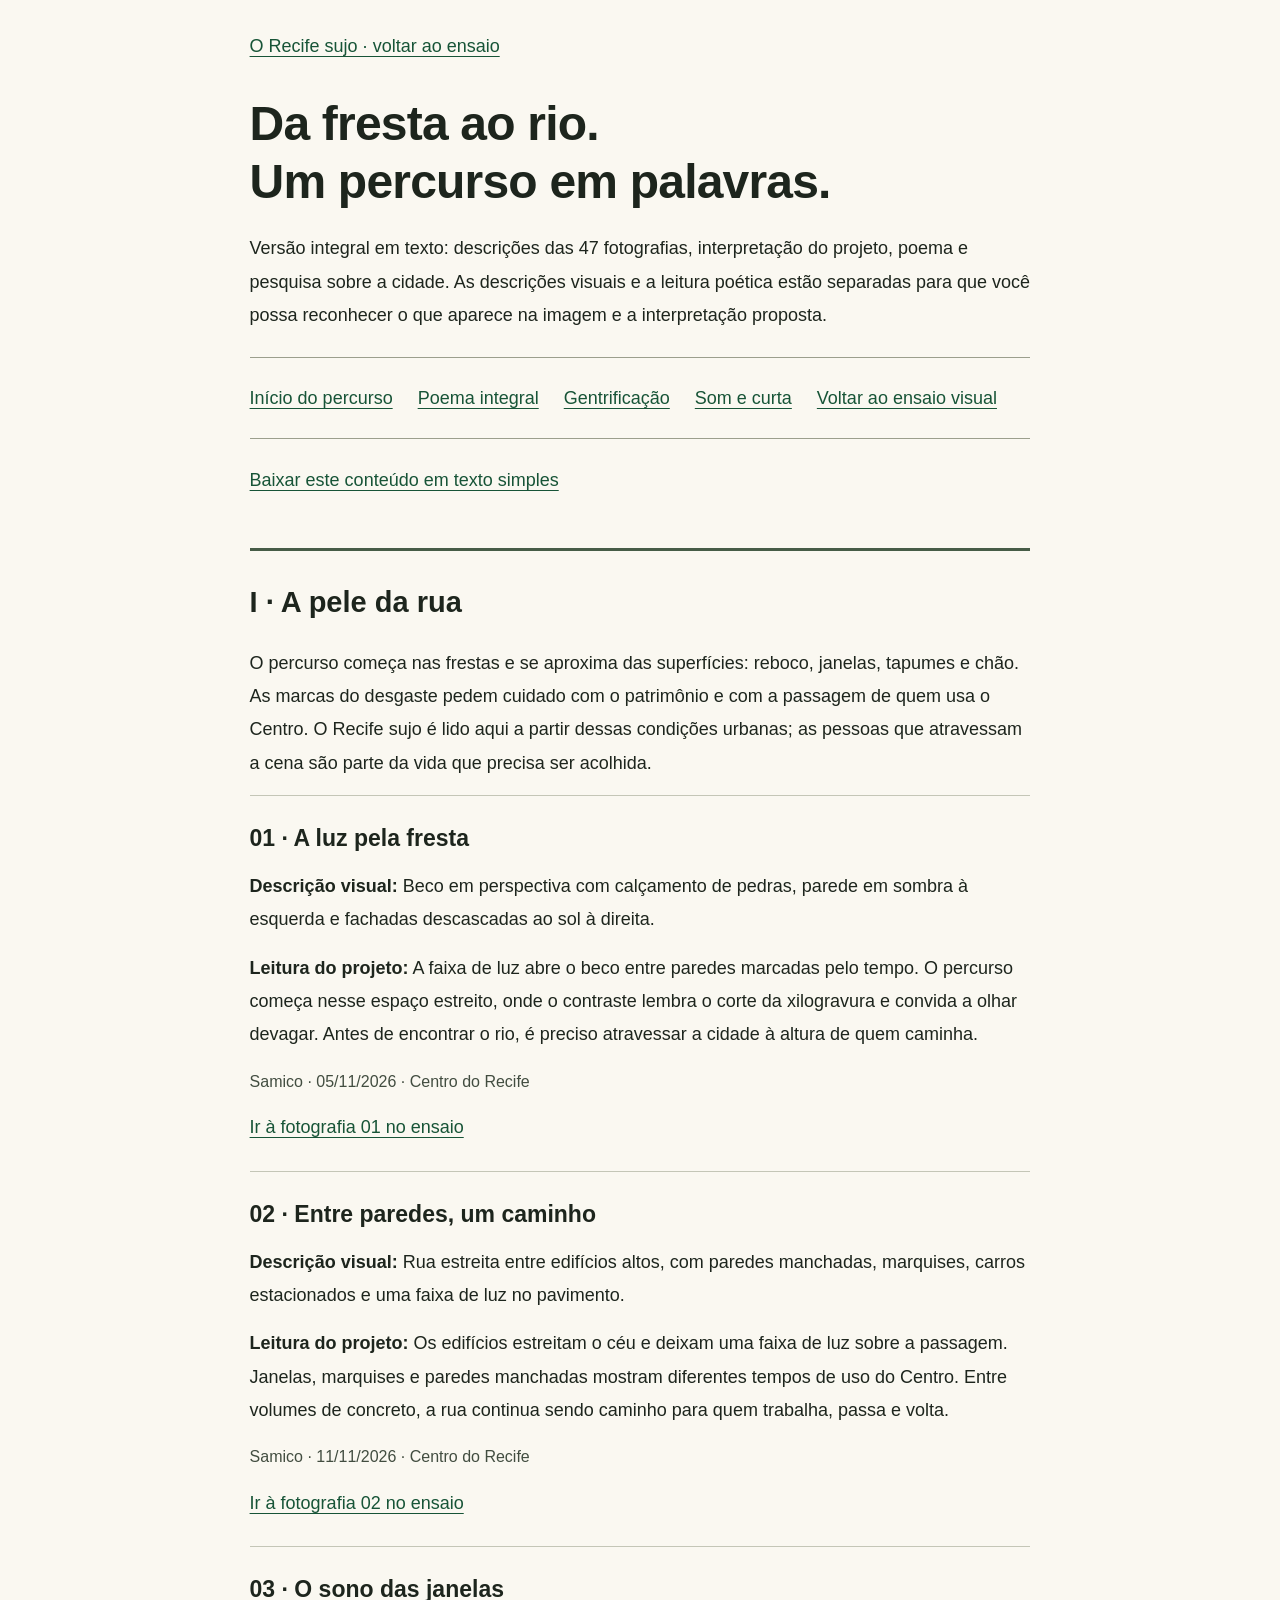
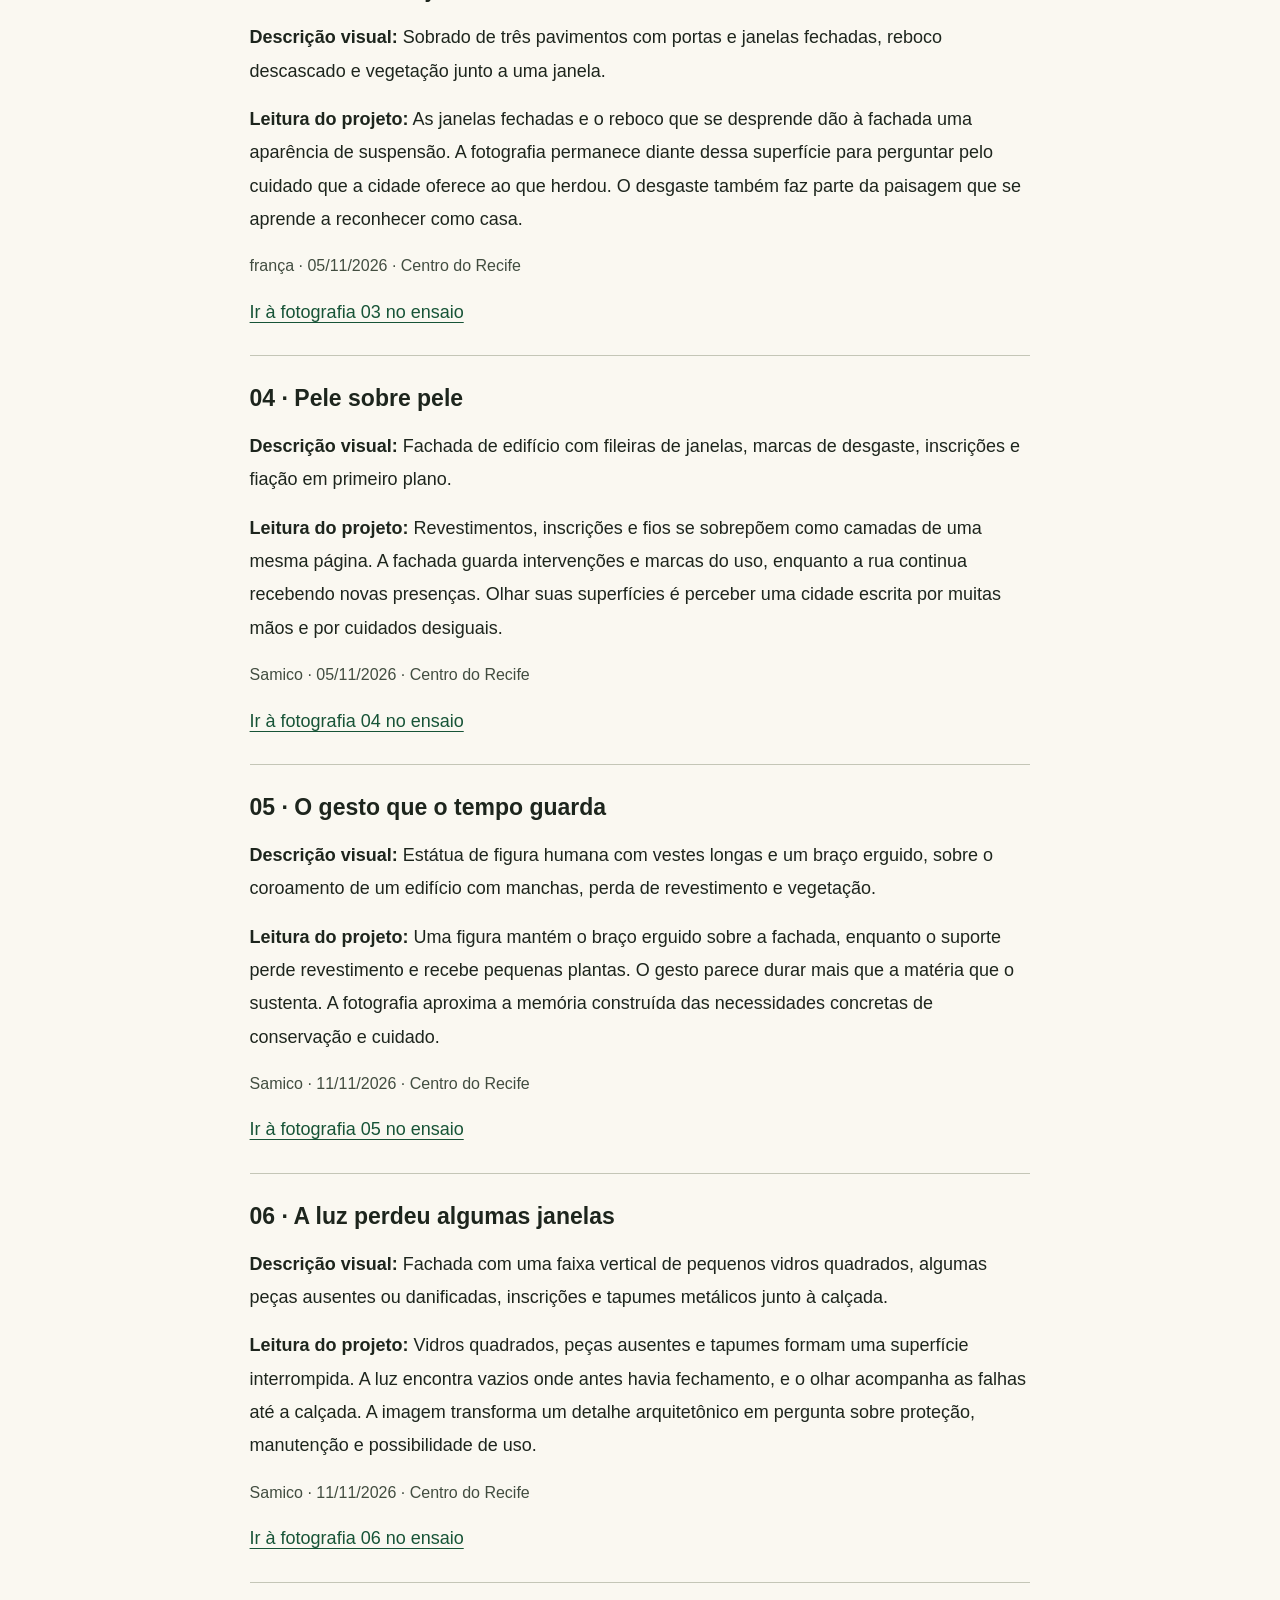
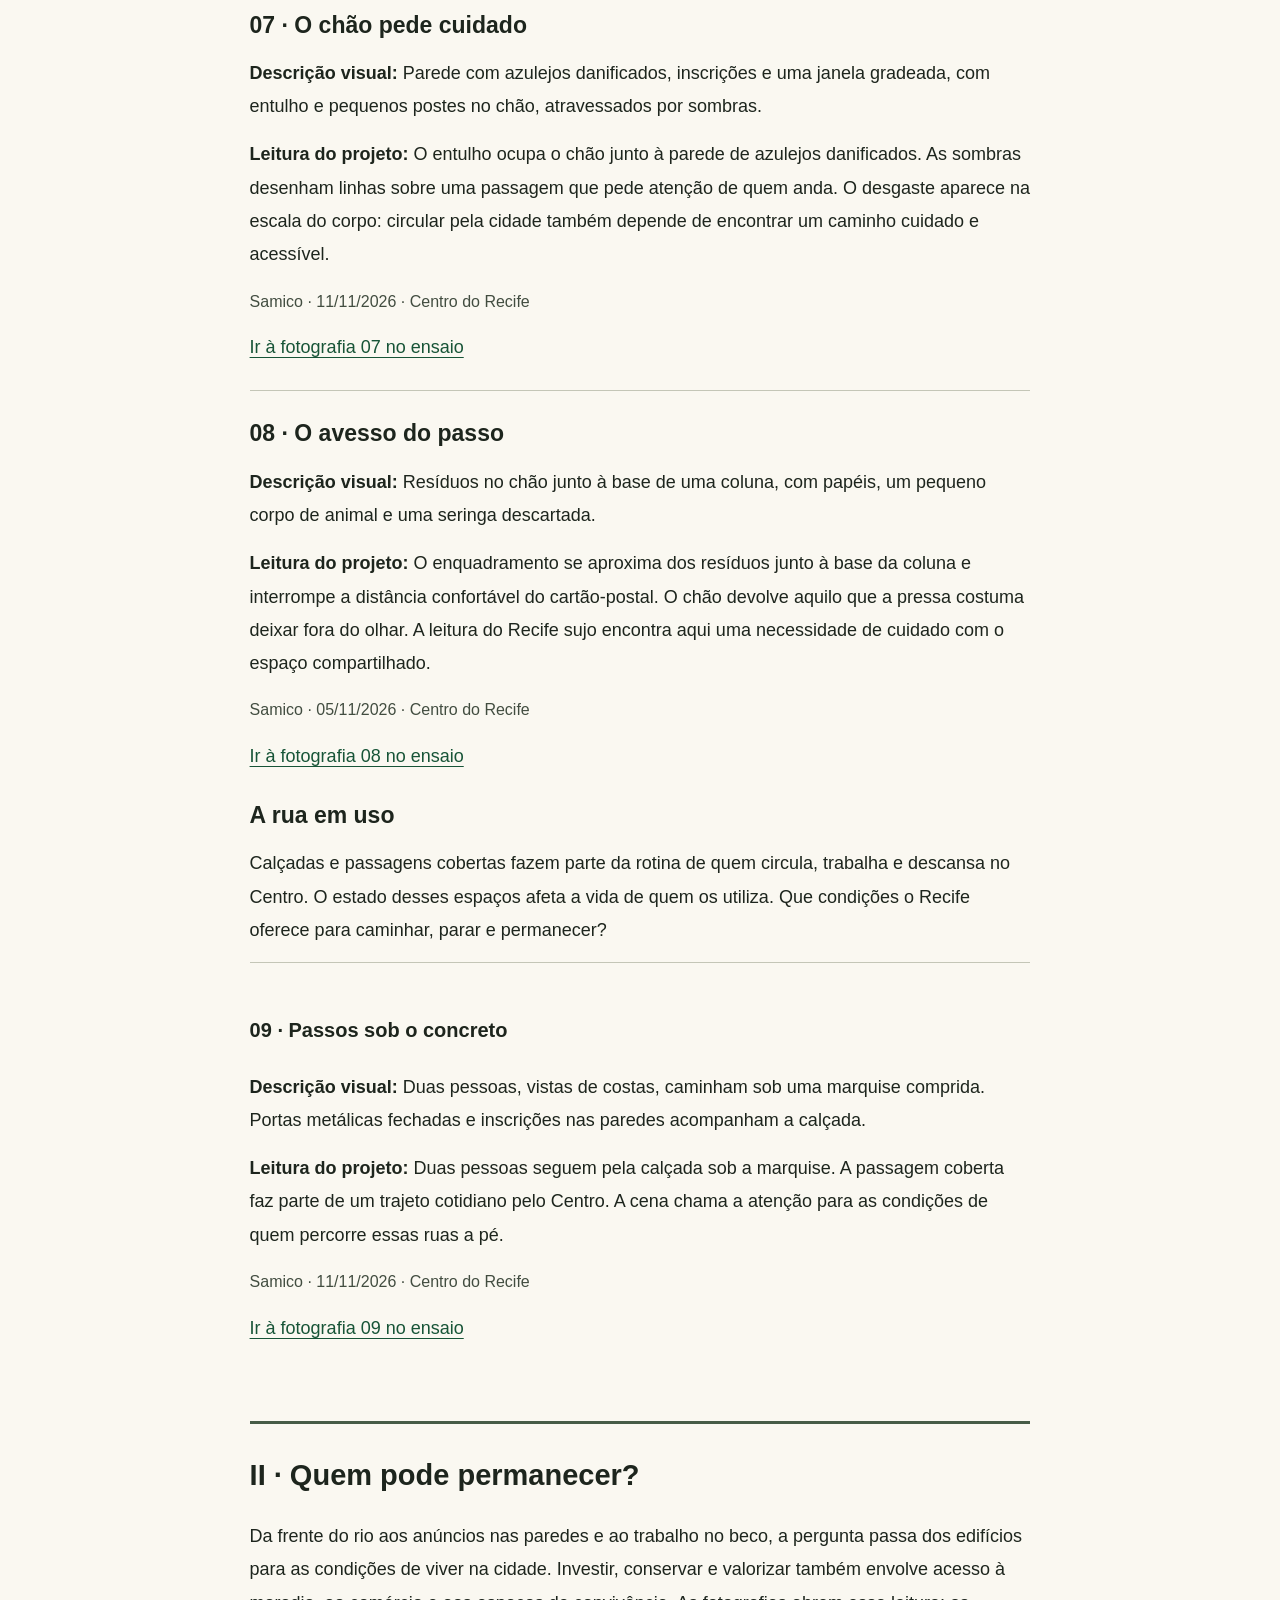
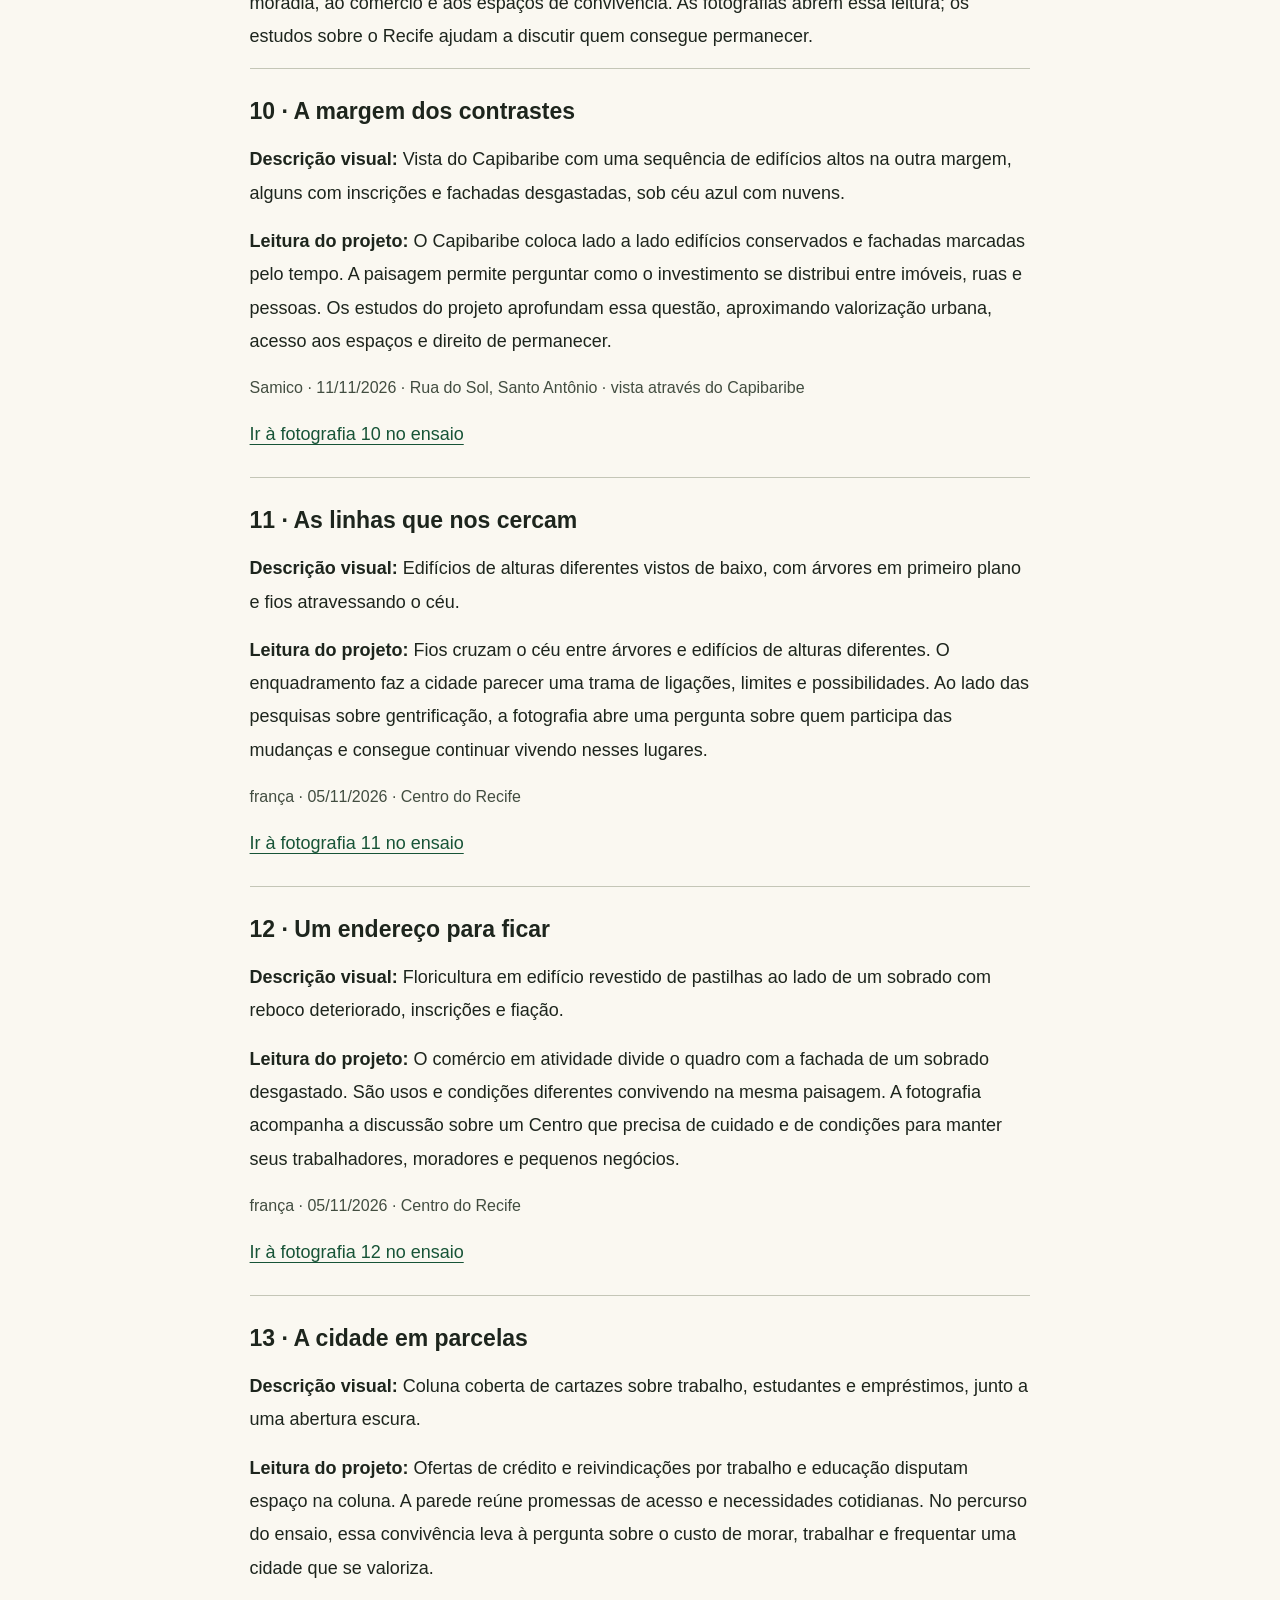
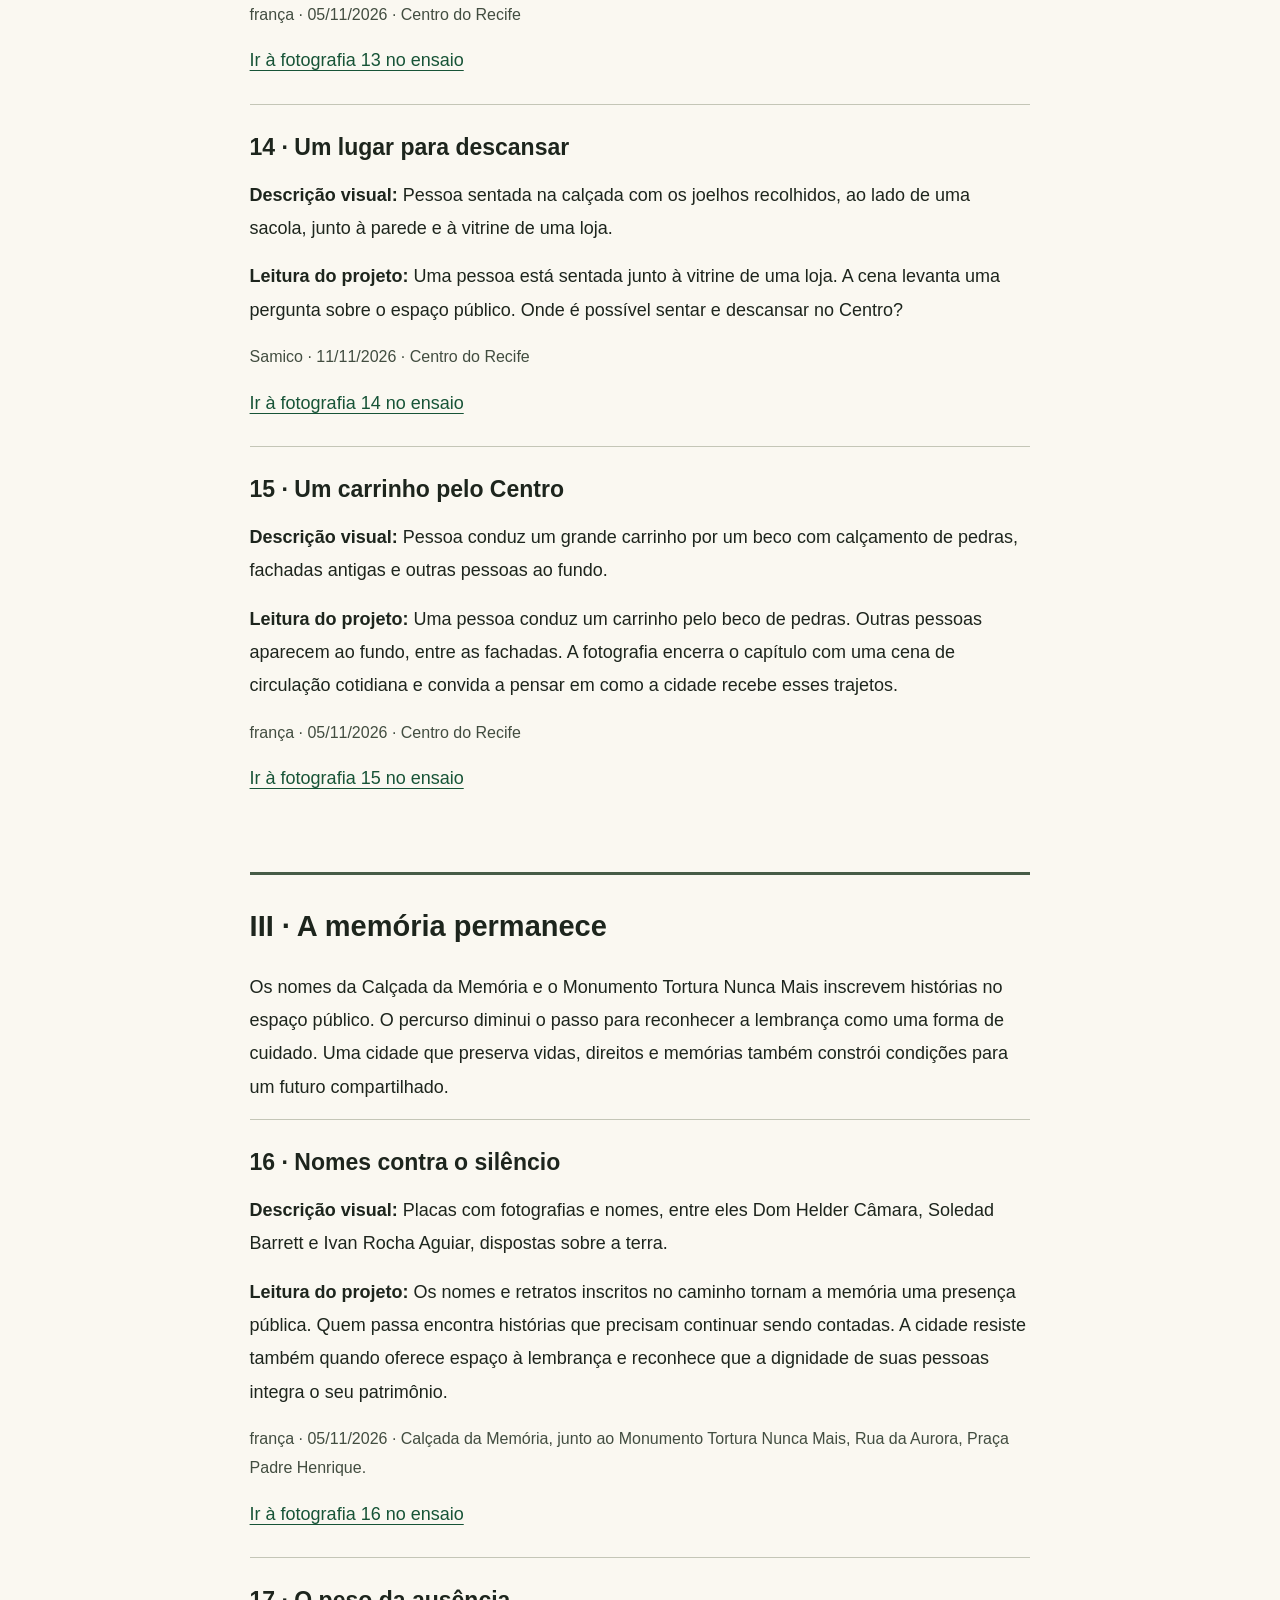
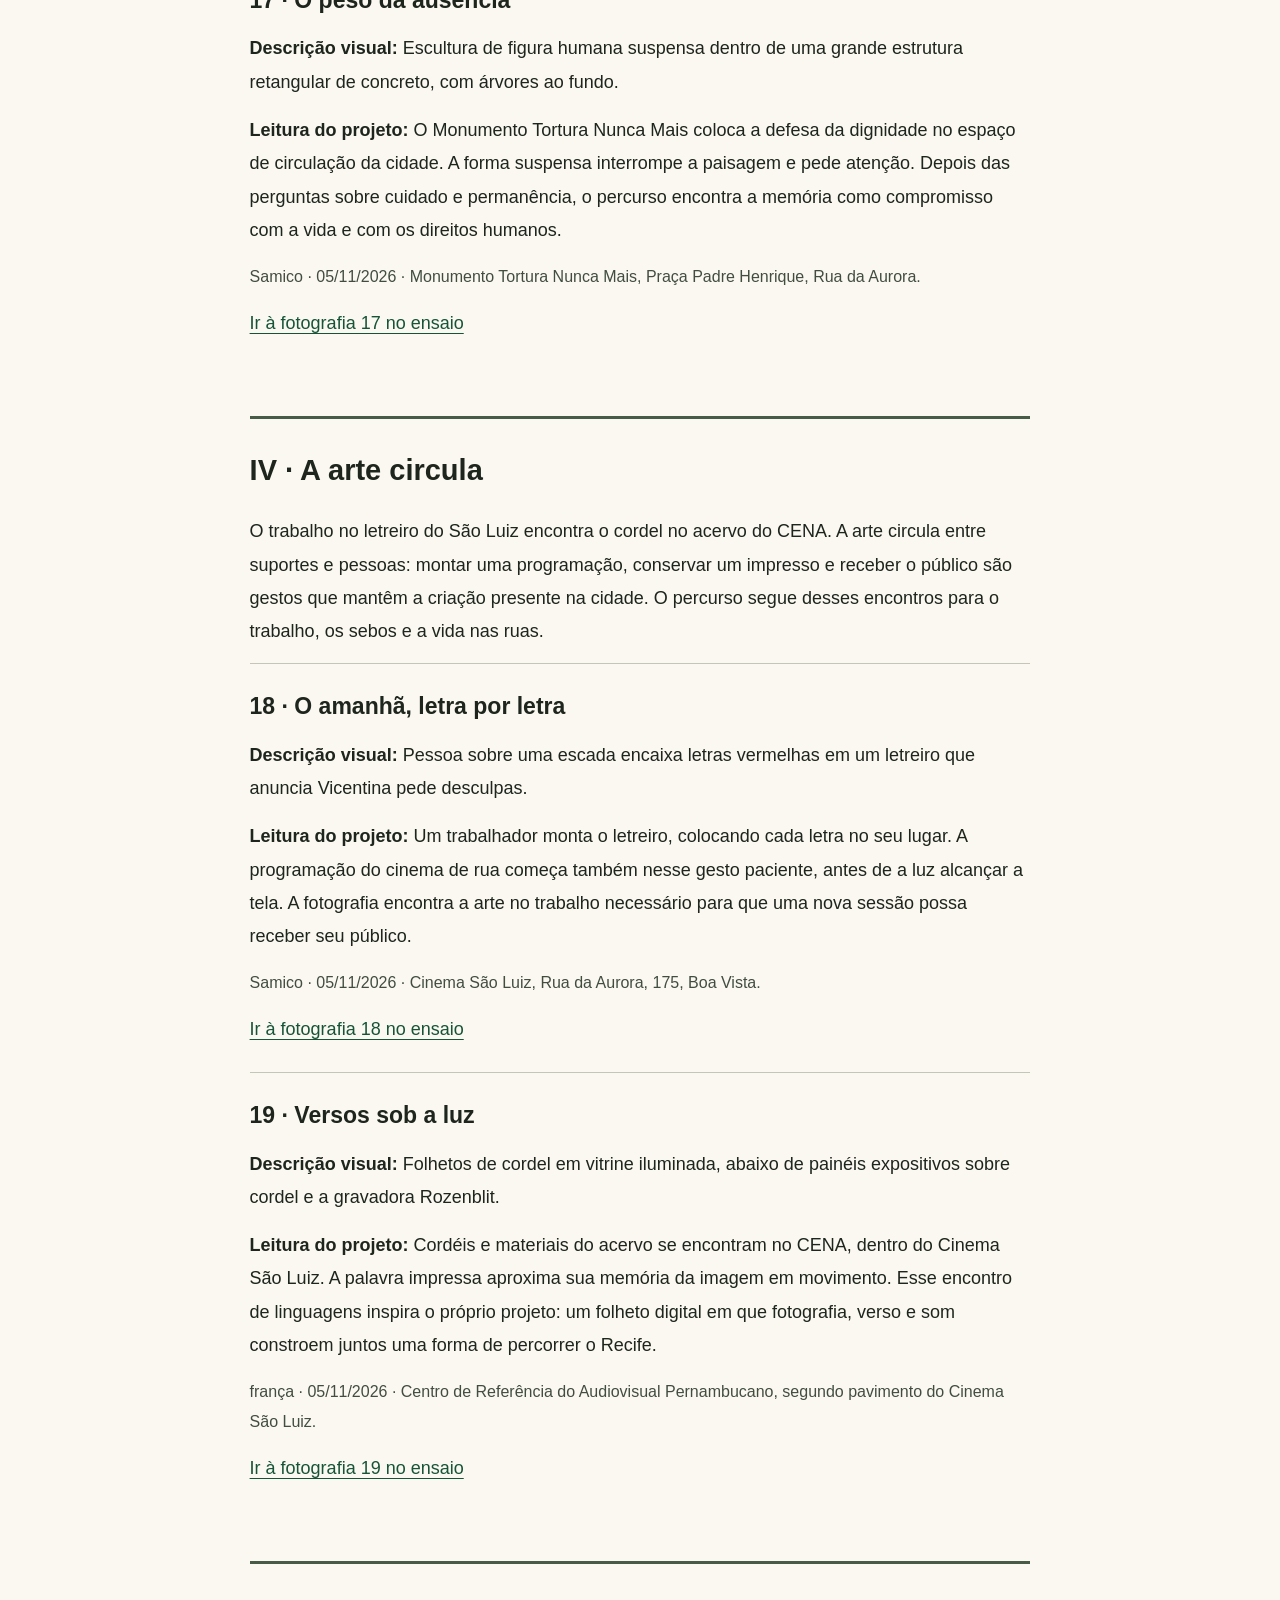
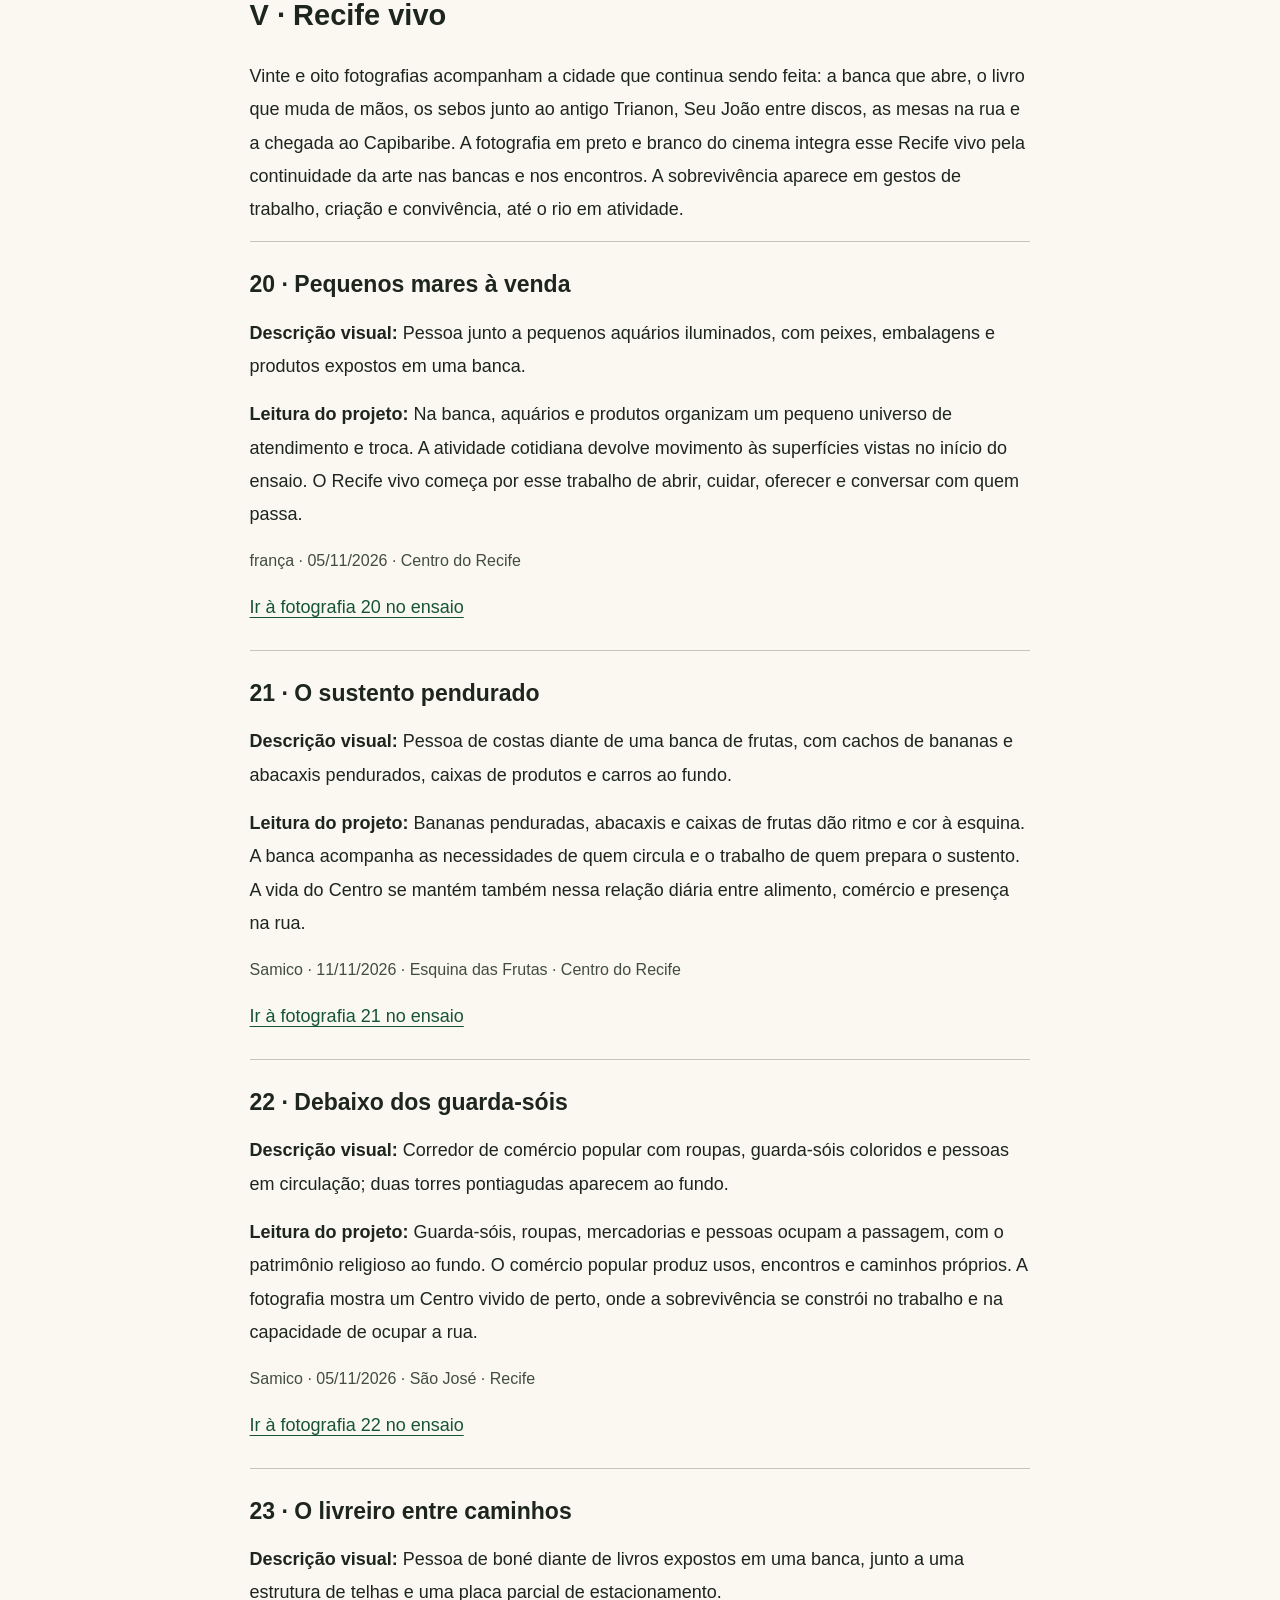
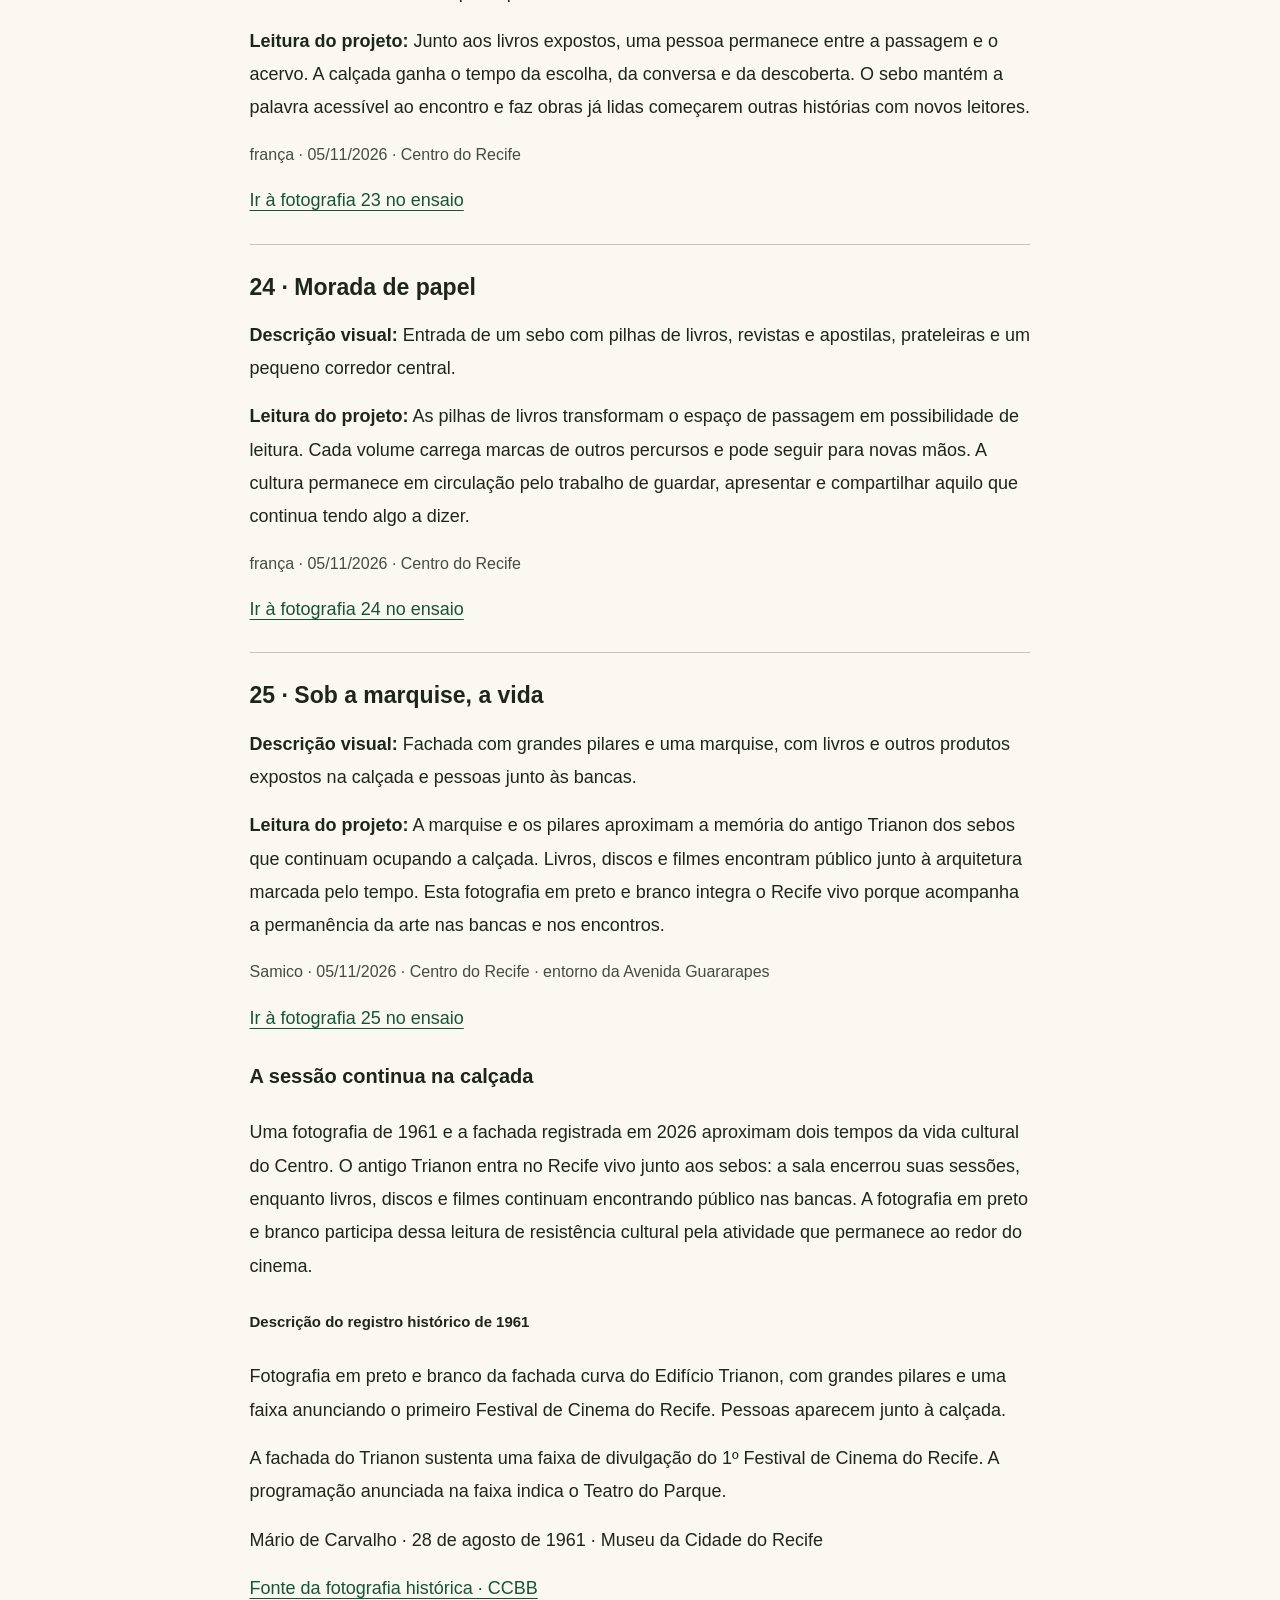
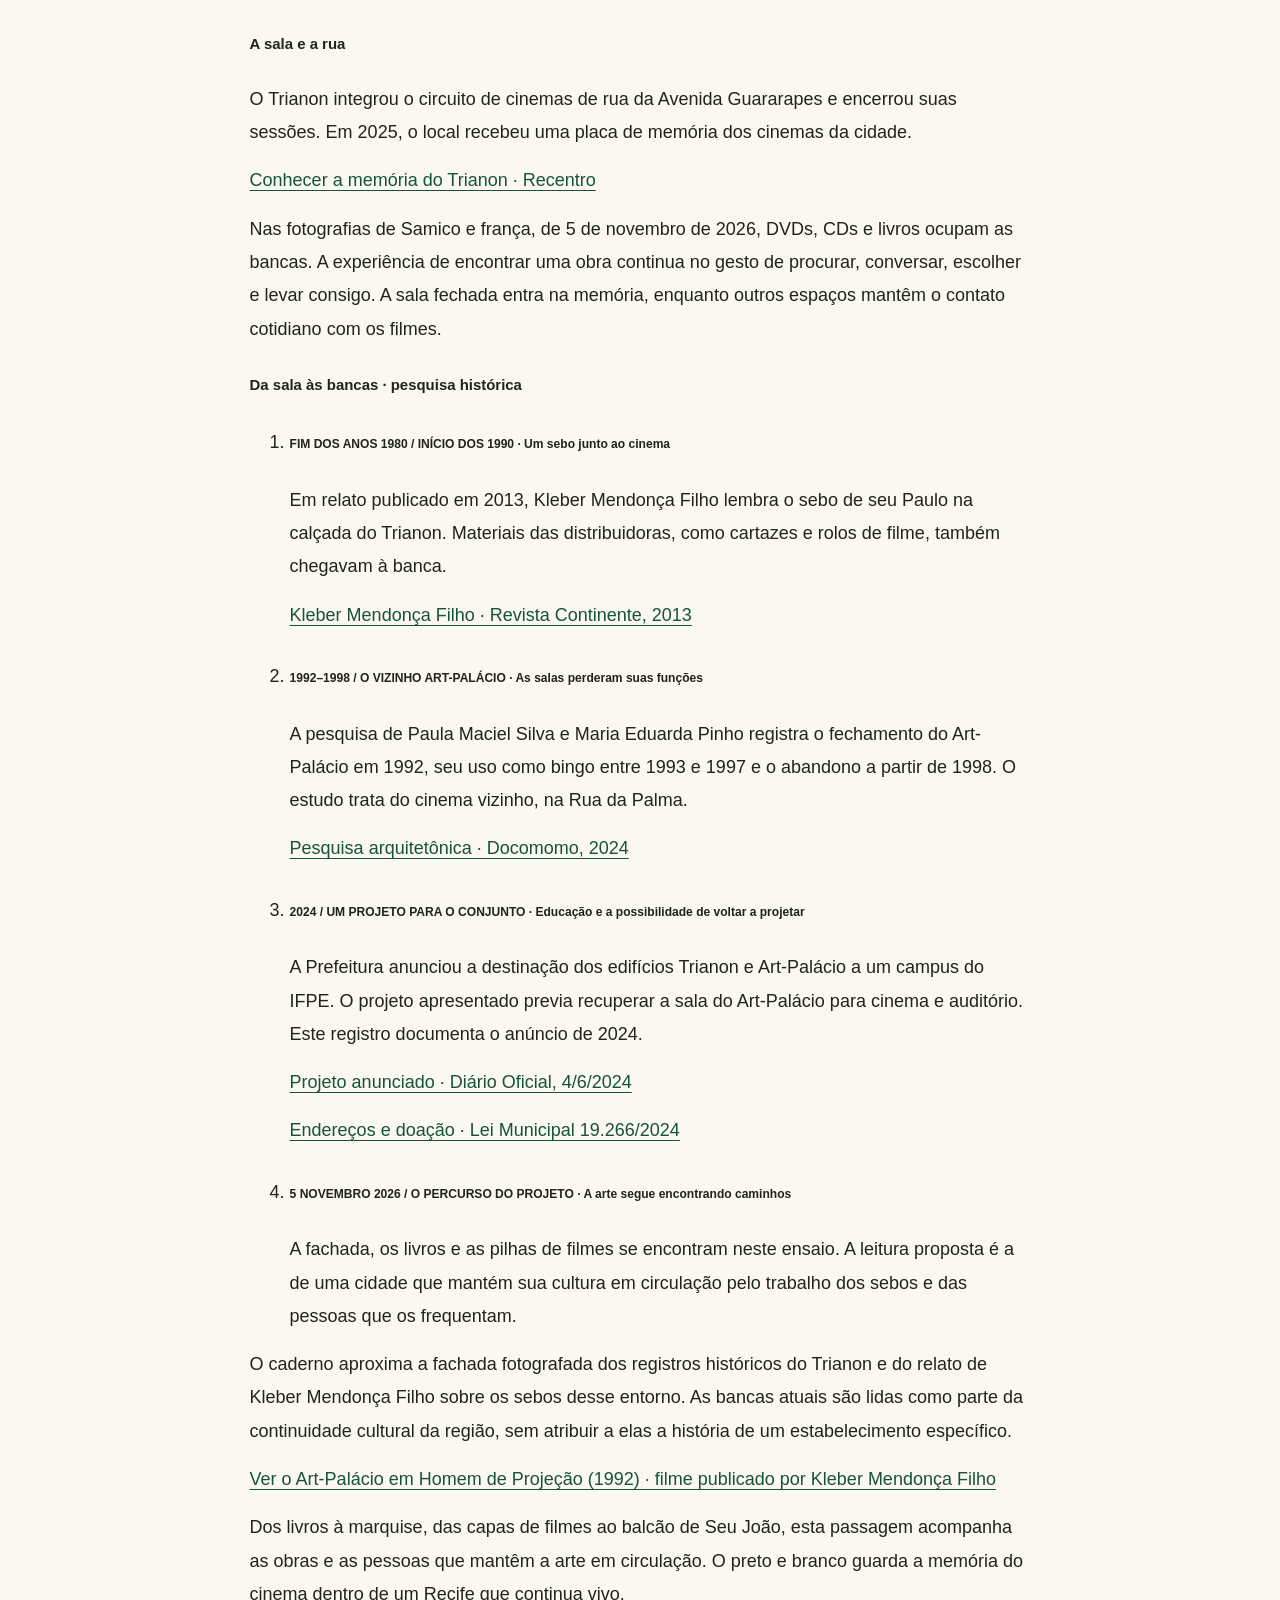
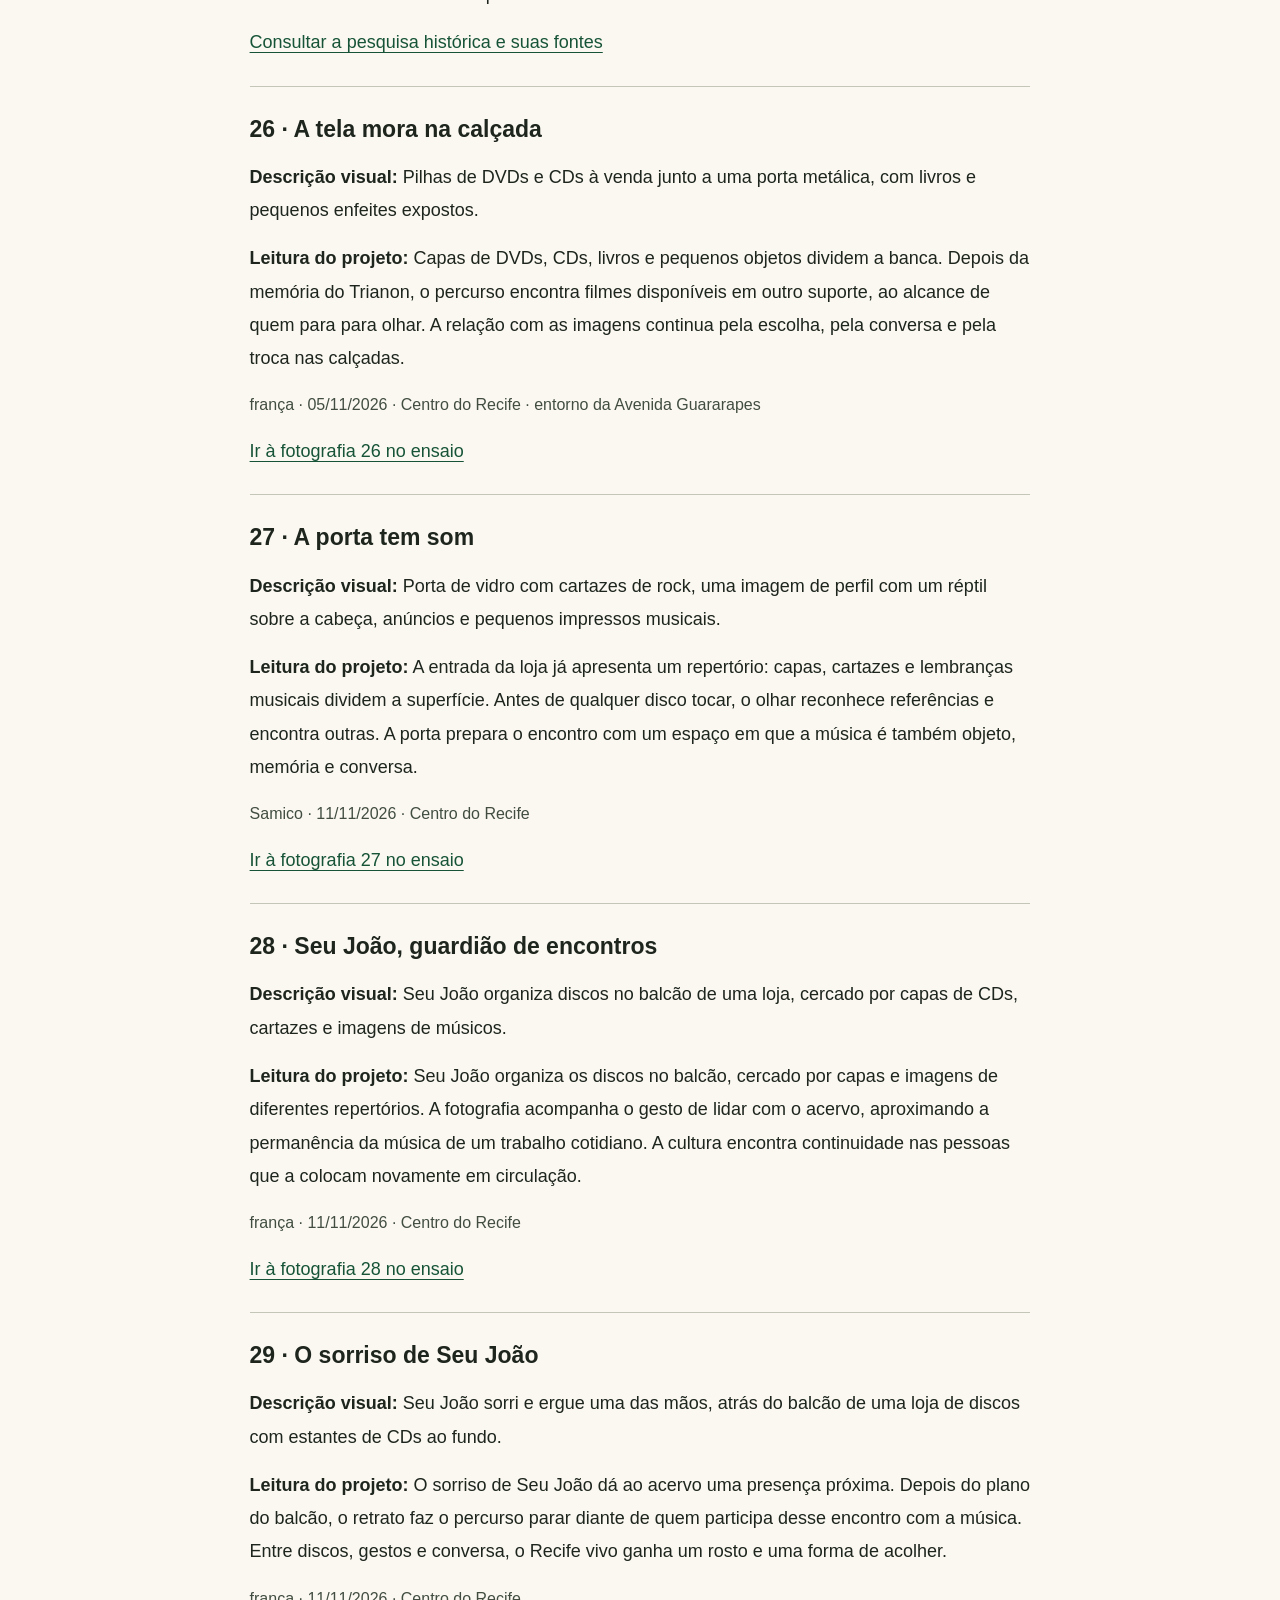
==== commit de113068: "Dá contexto às pessoas retratadas no Recife Sujo" ====
--- a/leitura.html
+++ b/leitura.html
@@ -8,15 +8,18 @@
 <li><article><h3>06 · A luz perdeu algumas janelas</h3><p><strong>Descrição visual:</strong> Fachada com uma faixa vertical de pequenos vidros quadrados, algumas peças ausentes ou danificadas, inscrições e tapumes metálicos junto à calçada.</p><p><strong>Leitura do projeto:</strong> Vidros quadrados, peças ausentes e tapumes formam uma superfície interrompida. A luz encontra vazios onde antes havia fechamento, e o olhar acompanha as falhas até a calçada. A imagem transforma um detalhe arquitetônico em pergunta sobre proteção, manutenção e possibilidade de uso.</p><p class="text-photo-credit">Samico · 11/11/2026 · Centro do Recife</p><a href="index.html#foto-06">Ir à fotografia 06 no ensaio</a></article></li>
 <li><article><h3>07 · O chão pede cuidado</h3><p><strong>Descrição visual:</strong> Parede com azulejos danificados, inscrições e uma janela gradeada, com entulho e pequenos postes no chão, atravessados por sombras.</p><p><strong>Leitura do projeto:</strong> O entulho ocupa o chão junto à parede de azulejos danificados. As sombras desenham linhas sobre uma passagem que pede atenção de quem anda. O desgaste aparece na escala do corpo: circular pela cidade também depende de encontrar um caminho cuidado e acessível.</p><p class="text-photo-credit">Samico · 11/11/2026 · Centro do Recife</p><a href="index.html#foto-07">Ir à fotografia 07 no ensaio</a></article></li>
 <li><article><h3>08 · O avesso do passo</h3><p><strong>Descrição visual:</strong> Resíduos no chão junto à base de uma coluna, com papéis, um pequeno corpo de animal e uma seringa descartada.</p><p><strong>Leitura do projeto:</strong> O enquadramento se aproxima dos resíduos junto à base da coluna e interrompe a distância confortável do cartão-postal. O chão devolve aquilo que a pressa costuma deixar fora do olhar. A leitura do Recife sujo encontra aqui uma necessidade de cuidado com o espaço compartilhado.</p><p class="text-photo-credit">Samico · 05/11/2026 · Centro do Recife</p><a href="index.html#foto-08">Ir à fotografia 08 no ensaio</a></article></li>
-<li><article><h3>09 · Passos sob o concreto</h3><p><strong>Descrição visual:</strong> Duas pessoas caminham sob uma marquise comprida, junto a lojas com portas metálicas fechadas, inscrições nas paredes e objetos na calçada.</p><p><strong>Leitura do projeto:</strong> Pessoas caminham sob a marquise, ao lado de portas metálicas e objetos acumulados. A perspectiva conduz o olhar adiante e mostra a passagem em uso. A vida segue pelo Centro ao mesmo tempo que o espaço exige manutenção, acolhimento e condições melhores para quem o atravessa.</p><p class="text-photo-credit">Samico · 11/11/2026 · Centro do Recife</p><a href="index.html#foto-09">Ir à fotografia 09 no ensaio</a></article></li>
+</ol>
+<h3>A rua em uso</h3><p>Calçadas e passagens cobertas fazem parte da rotina de quem circula, trabalha e descansa no Centro. O estado desses espaços afeta a vida de quem os utiliza. Que condições o Recife oferece para caminhar, parar e permanecer?</p>
+<ol start="9">
+<li><article><h4>09 · Passos sob o concreto</h4><p><strong>Descrição visual:</strong> Duas pessoas, vistas de costas, caminham sob uma marquise comprida. Portas metálicas fechadas e inscrições nas paredes acompanham a calçada.</p><p><strong>Leitura do projeto:</strong> Duas pessoas seguem pela calçada sob a marquise. A passagem coberta faz parte de um trajeto cotidiano pelo Centro. A cena chama a atenção para as condições de quem percorre essas ruas a pé.</p><p class="text-photo-credit">Samico · 11/11/2026 · Centro do Recife</p><a href="index.html#foto-09">Ir à fotografia 09 no ensaio</a></article></li>
 </ol></section>
 <section id="texto-movimento-1" aria-labelledby="texto-titulo-1"><h2 id="texto-titulo-1">II · Quem pode permanecer?</h2><p>Da frente do rio aos anúncios nas paredes e ao trabalho no beco, a pergunta passa dos edifícios para as condições de viver na cidade. Investir, conservar e valorizar também envolve acesso à moradia, ao comércio e aos espaços de convivência. As fotografias abrem essa leitura; os estudos sobre o Recife ajudam a discutir quem consegue permanecer.</p><ol start="10">
 <li><article><h3>10 · A margem dos contrastes</h3><p><strong>Descrição visual:</strong> Vista do Capibaribe com uma sequência de edifícios altos na outra margem, alguns com inscrições e fachadas desgastadas, sob céu azul com nuvens.</p><p><strong>Leitura do projeto:</strong> O Capibaribe coloca lado a lado edifícios conservados e fachadas marcadas pelo tempo. A paisagem permite perguntar como o investimento se distribui entre imóveis, ruas e pessoas. Os estudos do projeto aprofundam essa questão, aproximando valorização urbana, acesso aos espaços e direito de permanecer.</p><p class="text-photo-credit">Samico · 11/11/2026 · Rua do Sol, Santo Antônio · vista através do Capibaribe</p><a href="index.html#foto-10">Ir à fotografia 10 no ensaio</a></article></li>
 <li><article><h3>11 · As linhas que nos cercam</h3><p><strong>Descrição visual:</strong> Edifícios de alturas diferentes vistos de baixo, com árvores em primeiro plano e fios atravessando o céu.</p><p><strong>Leitura do projeto:</strong> Fios cruzam o céu entre árvores e edifícios de alturas diferentes. O enquadramento faz a cidade parecer uma trama de ligações, limites e possibilidades. Ao lado das pesquisas sobre gentrificação, a fotografia abre uma pergunta sobre quem participa das mudanças e consegue continuar vivendo nesses lugares.</p><p class="text-photo-credit">frança · 05/11/2026 · Centro do Recife</p><a href="index.html#foto-11">Ir à fotografia 11 no ensaio</a></article></li>
 <li><article><h3>12 · Um endereço para ficar</h3><p><strong>Descrição visual:</strong> Floricultura em edifício revestido de pastilhas ao lado de um sobrado com reboco deteriorado, inscrições e fiação.</p><p><strong>Leitura do projeto:</strong> O comércio em atividade divide o quadro com a fachada de um sobrado desgastado. São usos e condições diferentes convivendo na mesma paisagem. A fotografia acompanha a discussão sobre um Centro que precisa de cuidado e de condições para manter seus trabalhadores, moradores e pequenos negócios.</p><p class="text-photo-credit">frança · 05/11/2026 · Centro do Recife</p><a href="index.html#foto-12">Ir à fotografia 12 no ensaio</a></article></li>
 <li><article><h3>13 · A cidade em parcelas</h3><p><strong>Descrição visual:</strong> Coluna coberta de cartazes sobre trabalho, estudantes e empréstimos, junto a uma abertura escura.</p><p><strong>Leitura do projeto:</strong> Ofertas de crédito e reivindicações por trabalho e educação disputam espaço na coluna. A parede reúne promessas de acesso e necessidades cotidianas. No percurso do ensaio, essa convivência leva à pergunta sobre o custo de morar, trabalhar e frequentar uma cidade que se valoriza.</p><p class="text-photo-credit">frança · 05/11/2026 · Centro do Recife</p><a href="index.html#foto-13">Ir à fotografia 13 no ensaio</a></article></li>
-<li><article><h3>14 · Um lugar para descansar</h3><p><strong>Descrição visual:</strong> Pessoa sentada na calçada com os joelhos recolhidos, ao lado de uma sacola, junto à parede e à vitrine de uma loja.</p><p><strong>Leitura do projeto:</strong> Uma pessoa faz uma pausa junto à vitrine, com os joelhos recolhidos e uma sacola ao lado. O enquadramento aproxima a discussão urbana de uma necessidade simples: ter onde estar. O direito à cidade também envolve descanso, acolhimento e atenção a quem ocupa suas calçadas.</p><p class="text-photo-credit">Samico · 11/11/2026 · Centro do Recife</p><a href="index.html#foto-14">Ir à fotografia 14 no ensaio</a></article></li>
-<li><article><h3>15 · O peso que move a rua</h3><p><strong>Descrição visual:</strong> Pessoa conduz um grande carrinho por um beco com calçamento de pedras, fachadas antigas e outras pessoas ao fundo.</p><p><strong>Leitura do projeto:</strong> Uma pessoa conduz um carrinho entre as paredes do beco. O peso transportado dá corpo ao trabalho que atravessa o Centro e mantém sua rotina em movimento. Ao encerrar a pergunta sobre permanência, a imagem lembra que quem sustenta a cidade precisa encontrar lugar nela.</p><p class="text-photo-credit">frança · 05/11/2026 · Centro do Recife</p><a href="index.html#foto-15">Ir à fotografia 15 no ensaio</a></article></li>
+<li><article><h3>14 · Um lugar para descansar</h3><p><strong>Descrição visual:</strong> Pessoa sentada na calçada com os joelhos recolhidos, ao lado de uma sacola, junto à parede e à vitrine de uma loja.</p><p><strong>Leitura do projeto:</strong> Uma pessoa está sentada junto à vitrine de uma loja. A cena levanta uma pergunta sobre o espaço público. Onde é possível sentar e descansar no Centro?</p><p class="text-photo-credit">Samico · 11/11/2026 · Centro do Recife</p><a href="index.html#foto-14">Ir à fotografia 14 no ensaio</a></article></li>
+<li><article><h3>15 · Um carrinho pelo Centro</h3><p><strong>Descrição visual:</strong> Pessoa conduz um grande carrinho por um beco com calçamento de pedras, fachadas antigas e outras pessoas ao fundo.</p><p><strong>Leitura do projeto:</strong> Uma pessoa conduz um carrinho pelo beco de pedras. Outras pessoas aparecem ao fundo, entre as fachadas. A fotografia encerra o capítulo com uma cena de circulação cotidiana e convida a pensar em como a cidade recebe esses trajetos.</p><p class="text-photo-credit">frança · 05/11/2026 · Centro do Recife</p><a href="index.html#foto-15">Ir à fotografia 15 no ensaio</a></article></li>
 </ol></section>
 <section id="texto-movimento-2" aria-labelledby="texto-titulo-2"><h2 id="texto-titulo-2">III · A memória permanece</h2><p>Os nomes da Calçada da Memória e o Monumento Tortura Nunca Mais inscrevem histórias no espaço público. O percurso diminui o passo para reconhecer a lembrança como uma forma de cuidado. Uma cidade que preserva vidas, direitos e memórias também constrói condições para um futuro compartilhado.</p><ol start="16">
 <li><article><h3>16 · Nomes contra o silêncio</h3><p><strong>Descrição visual:</strong> Placas com fotografias e nomes, entre eles Dom Helder Câmara, Soledad Barrett e Ivan Rocha Aguiar, dispostas sobre a terra.</p><p><strong>Leitura do projeto:</strong> Os nomes e retratos inscritos no caminho tornam a memória uma presença pública. Quem passa encontra histórias que precisam continuar sendo contadas. A cidade resiste também quando oferece espaço à lembrança e reconhece que a dignidade de suas pessoas integra o seu patrimônio.</p><p class="text-photo-credit">frança · 05/11/2026 · Calçada da Memória, junto ao Monumento Tortura Nunca Mais, Rua da Aurora, Praça Padre Henrique.</p><a href="index.html#foto-16">Ir à fotografia 16 no ensaio</a></article></li>
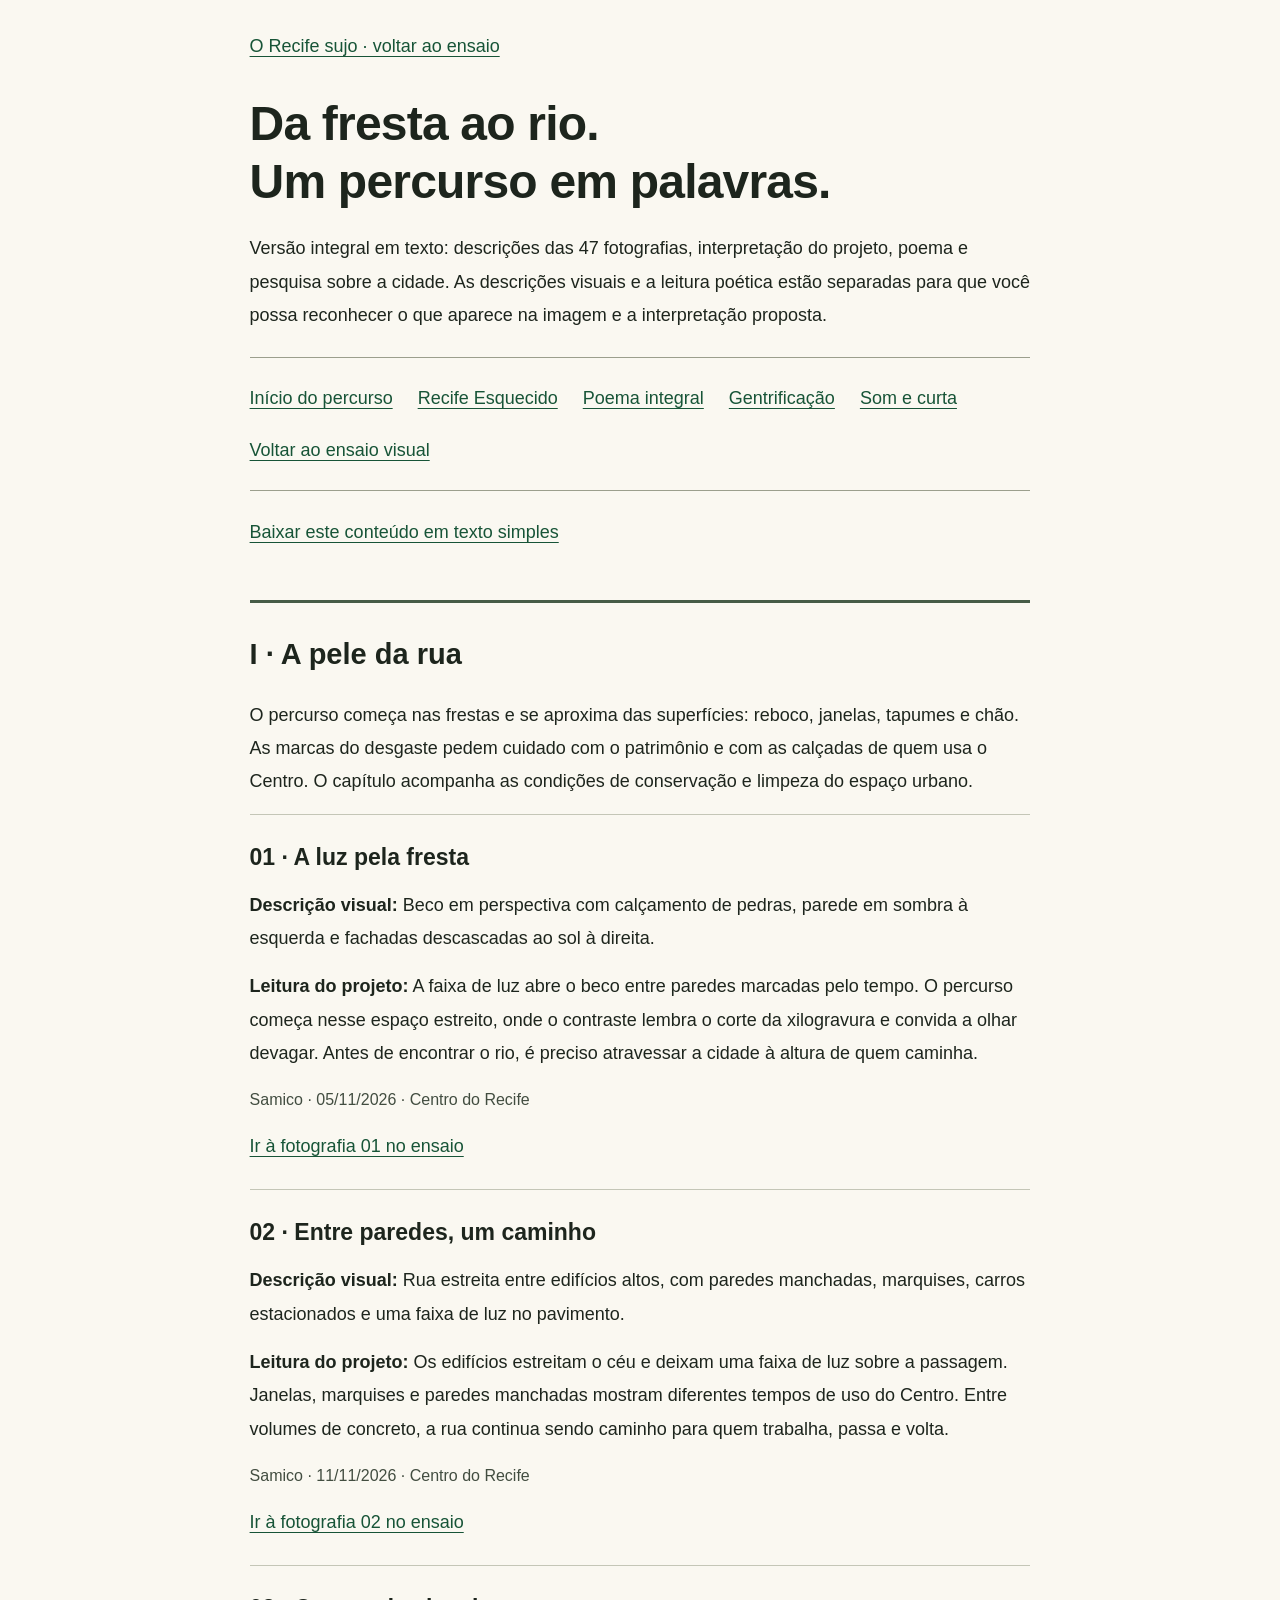
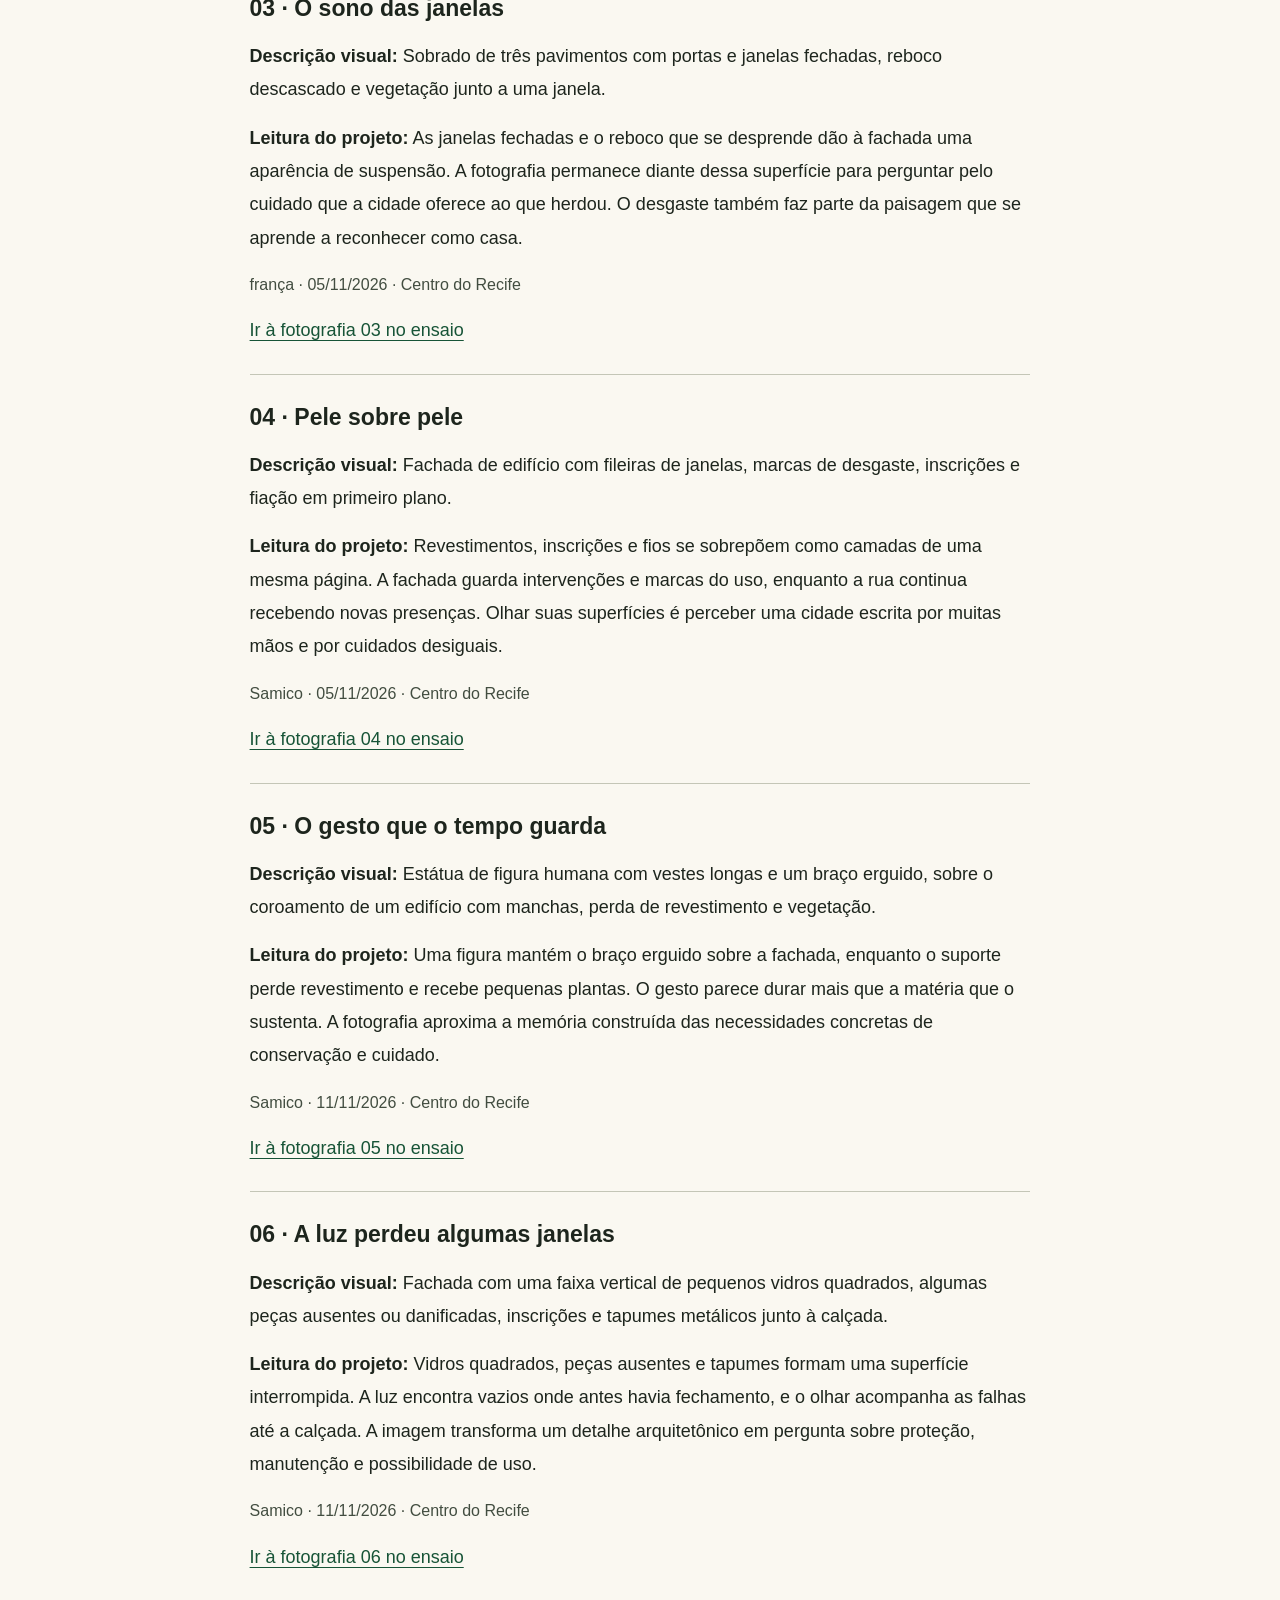
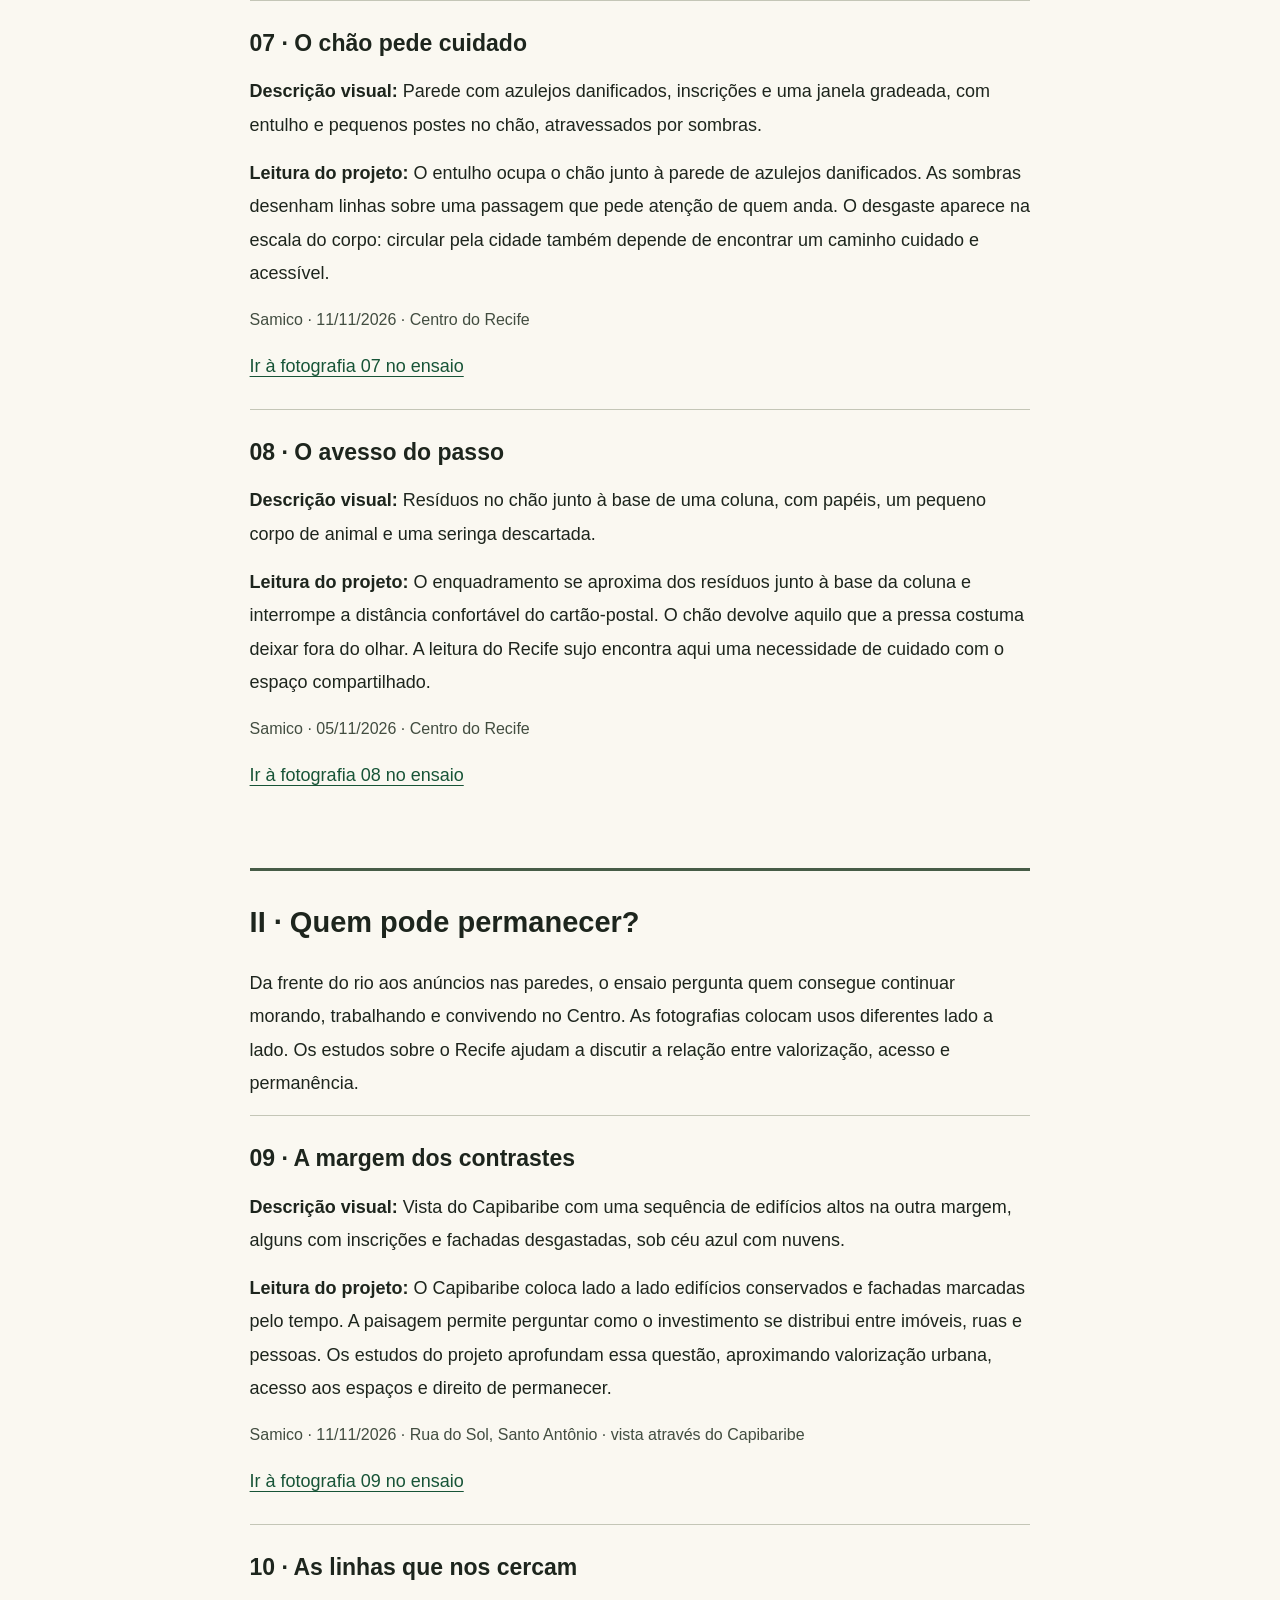
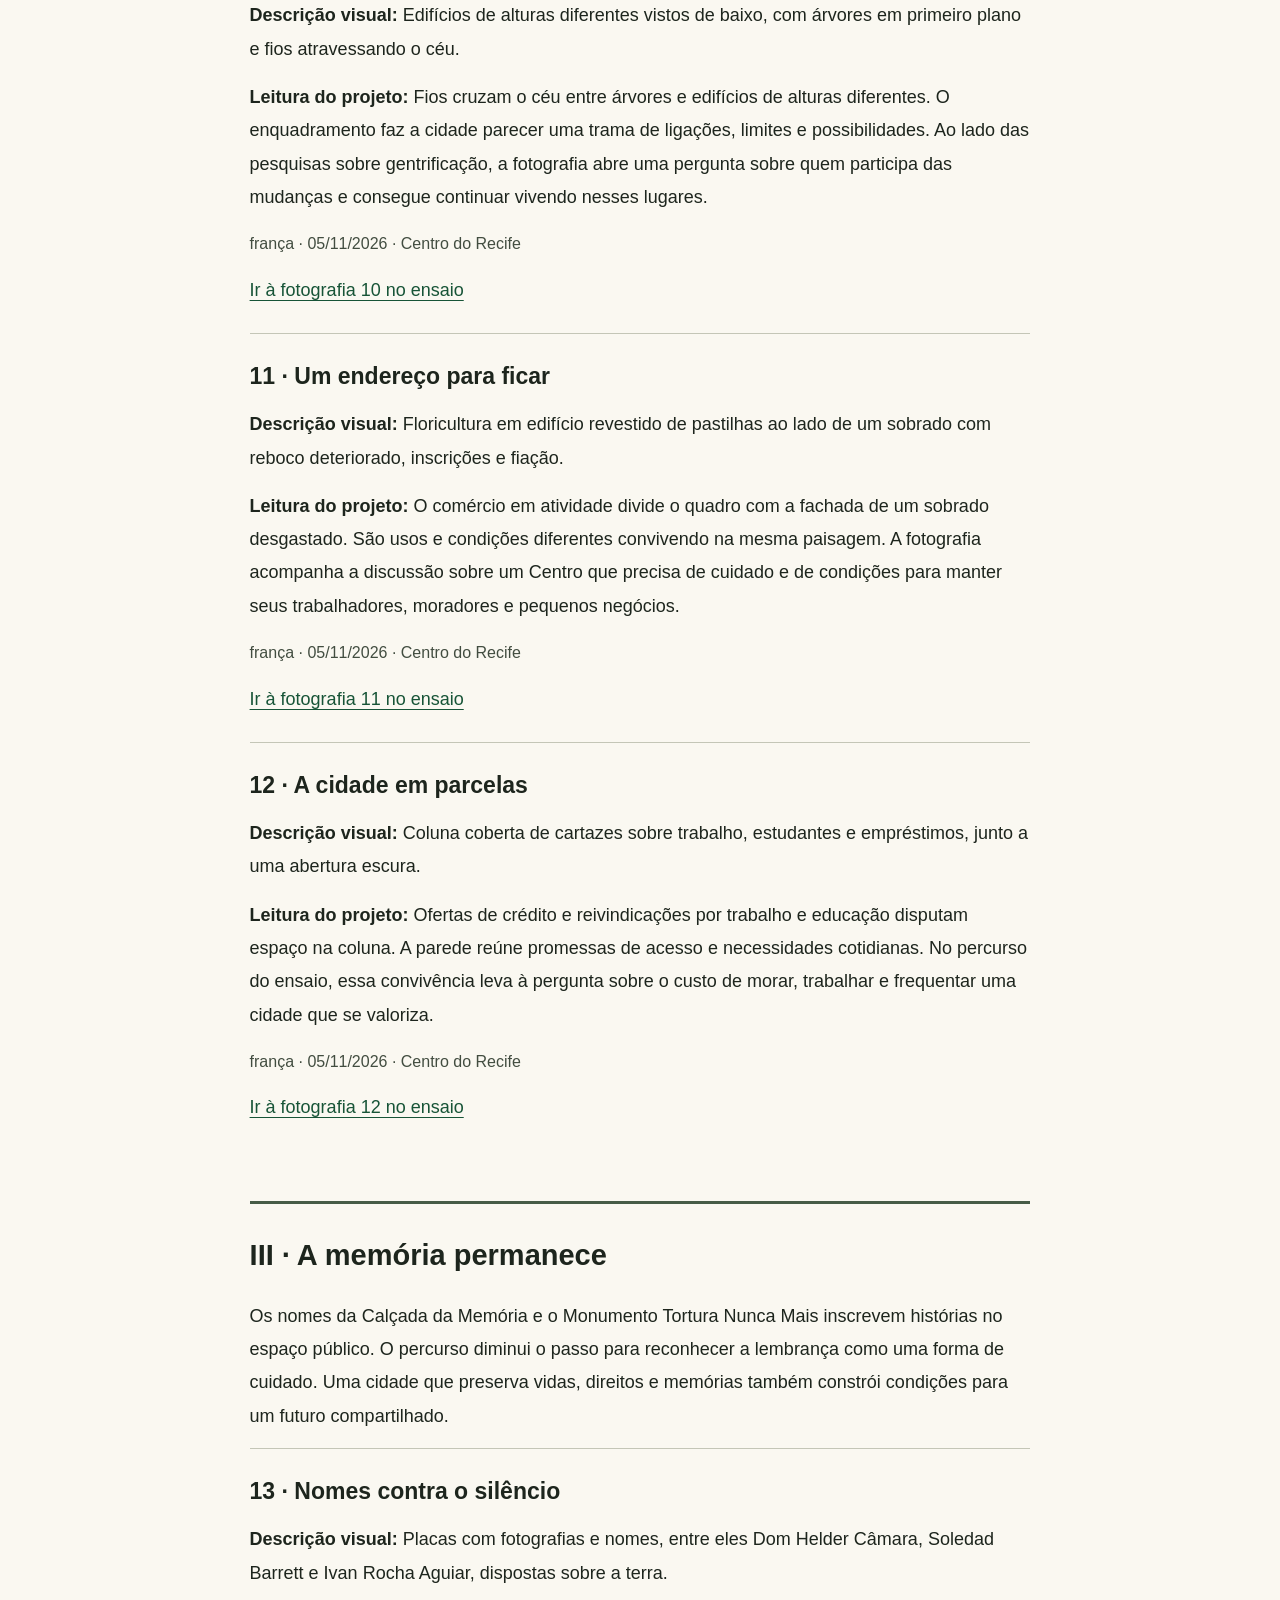
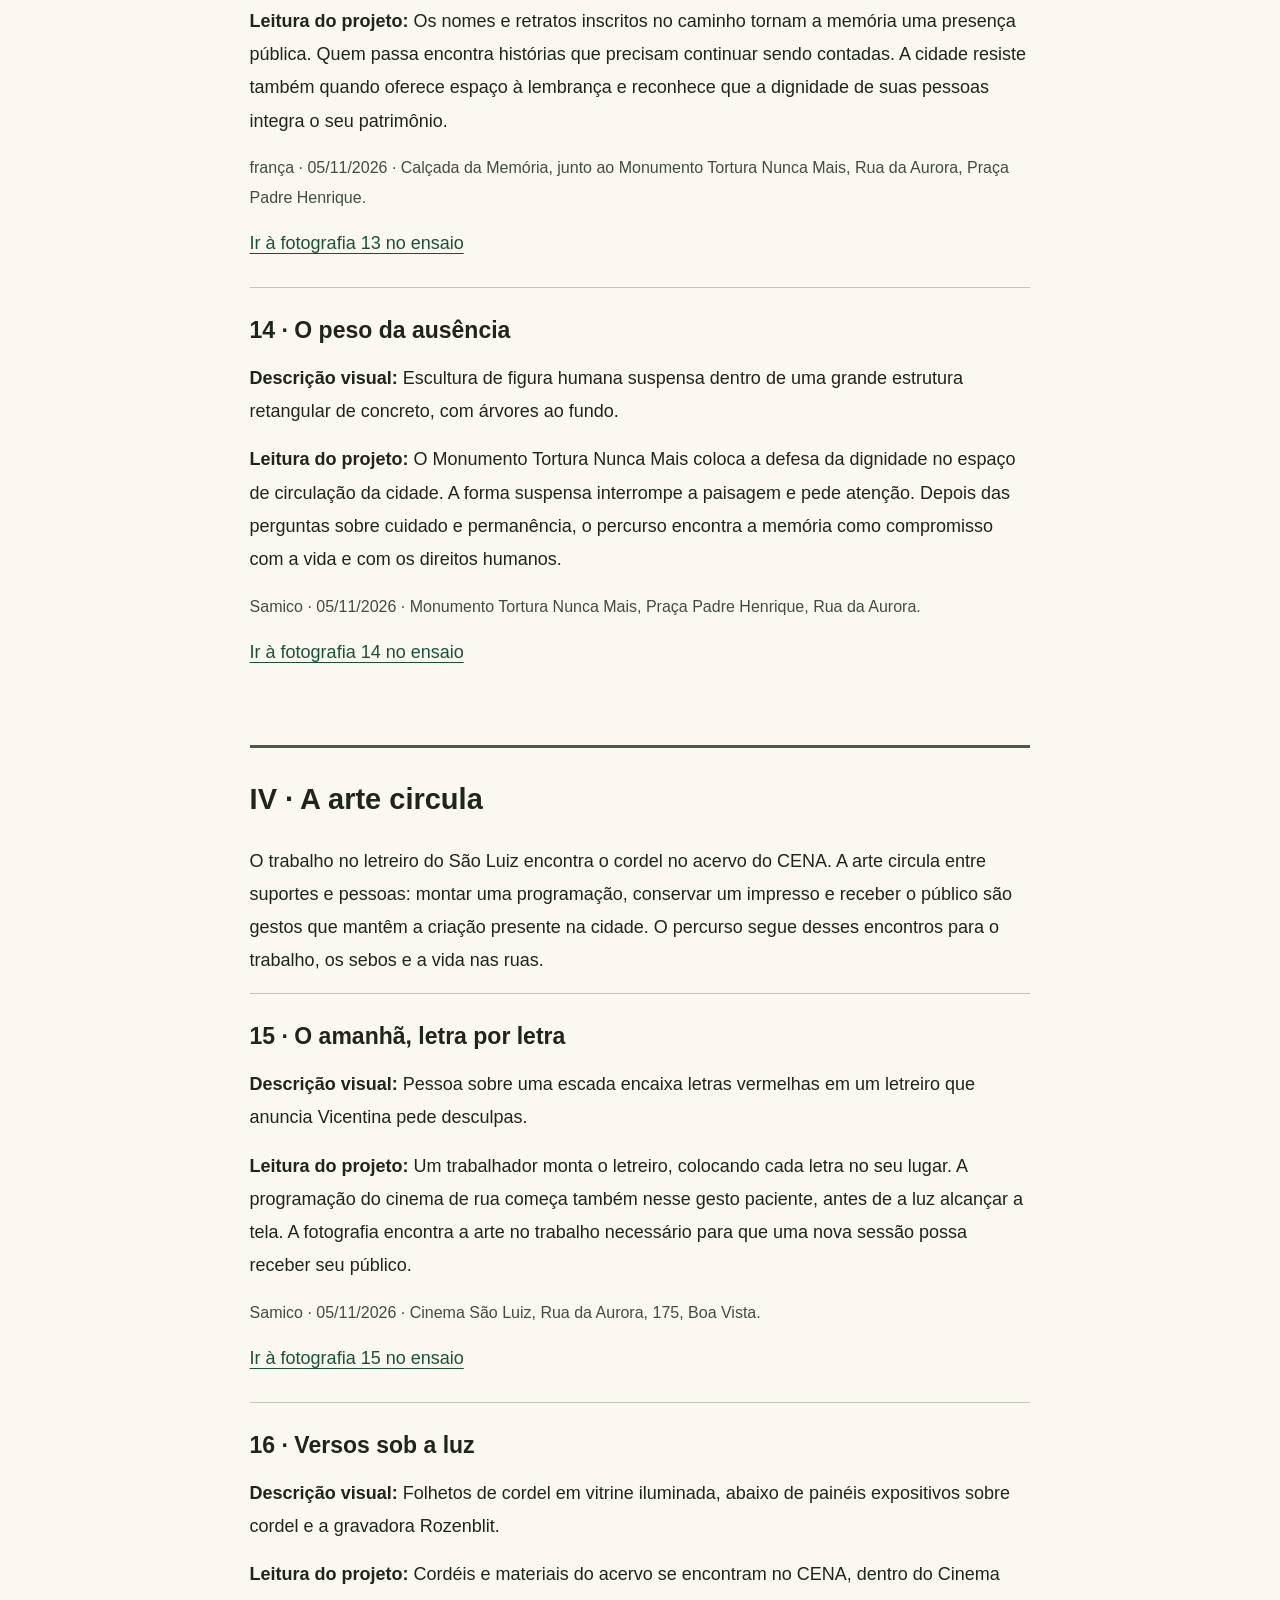
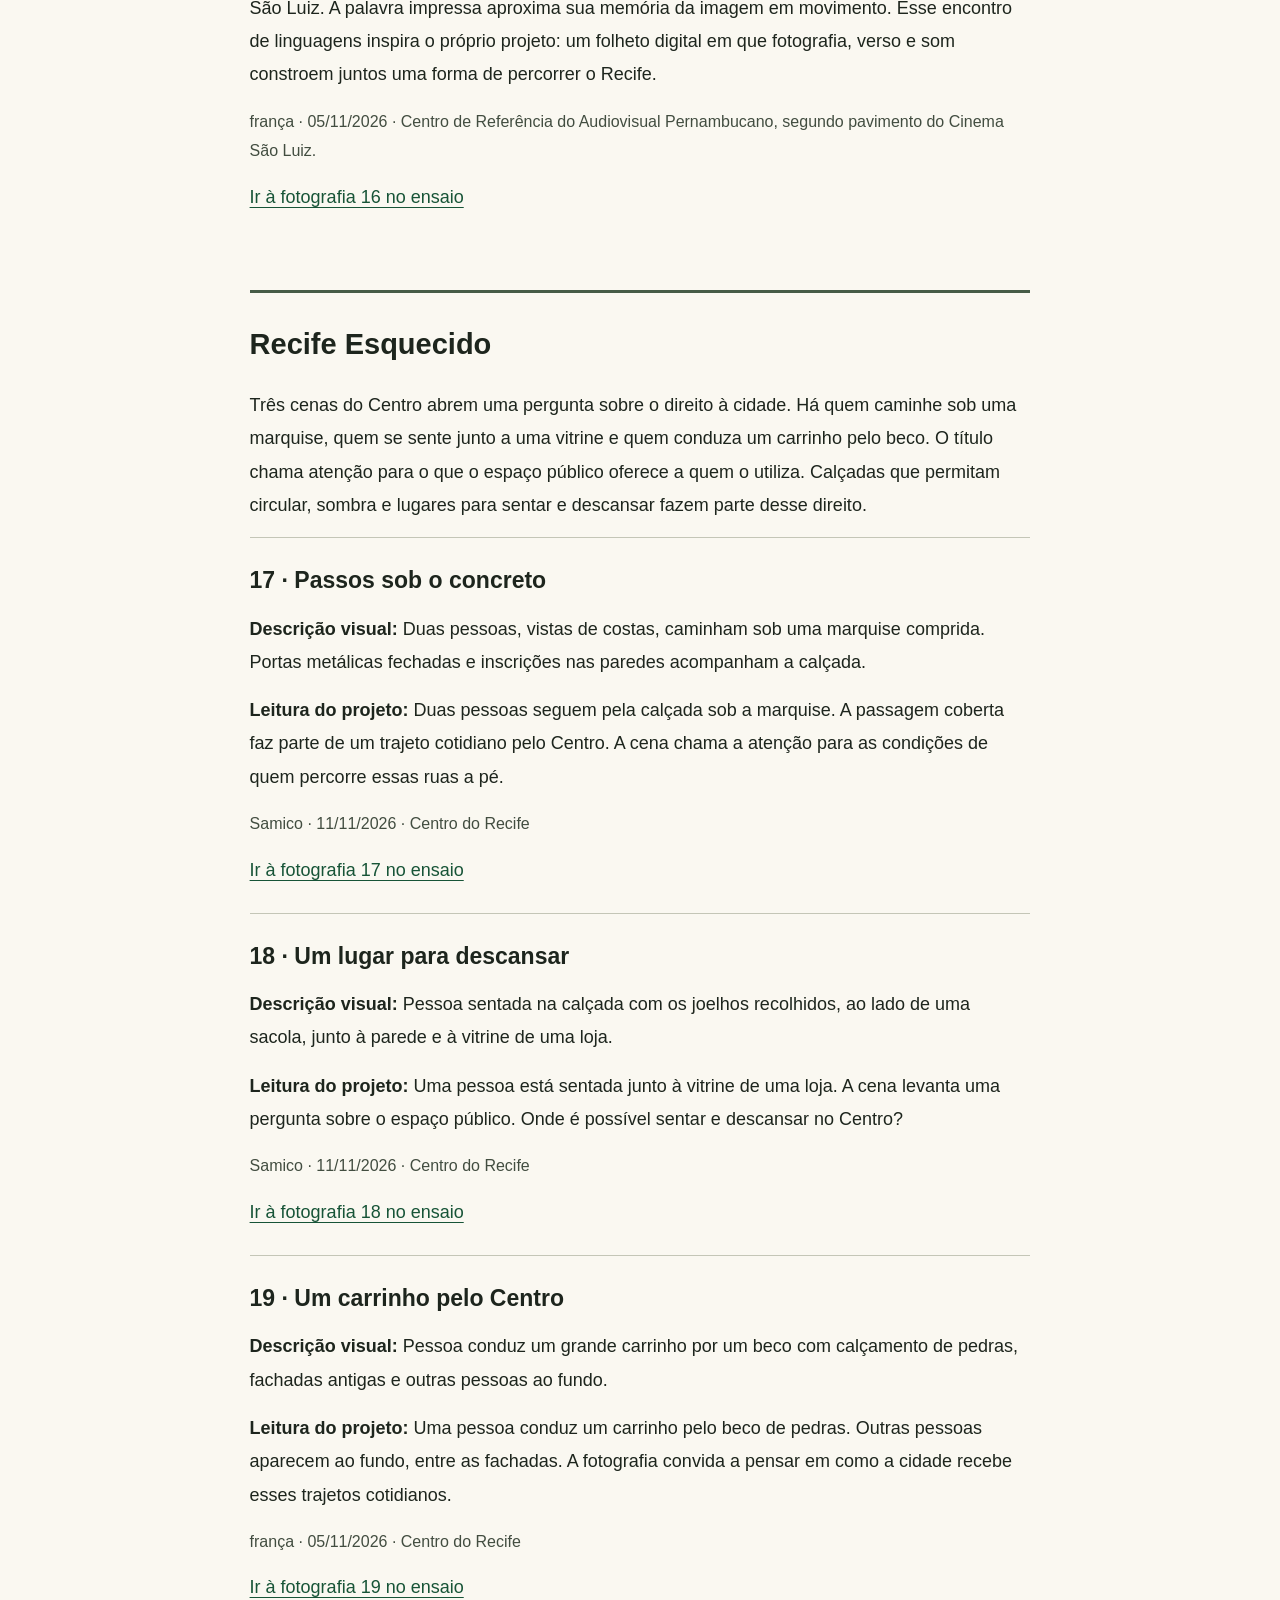
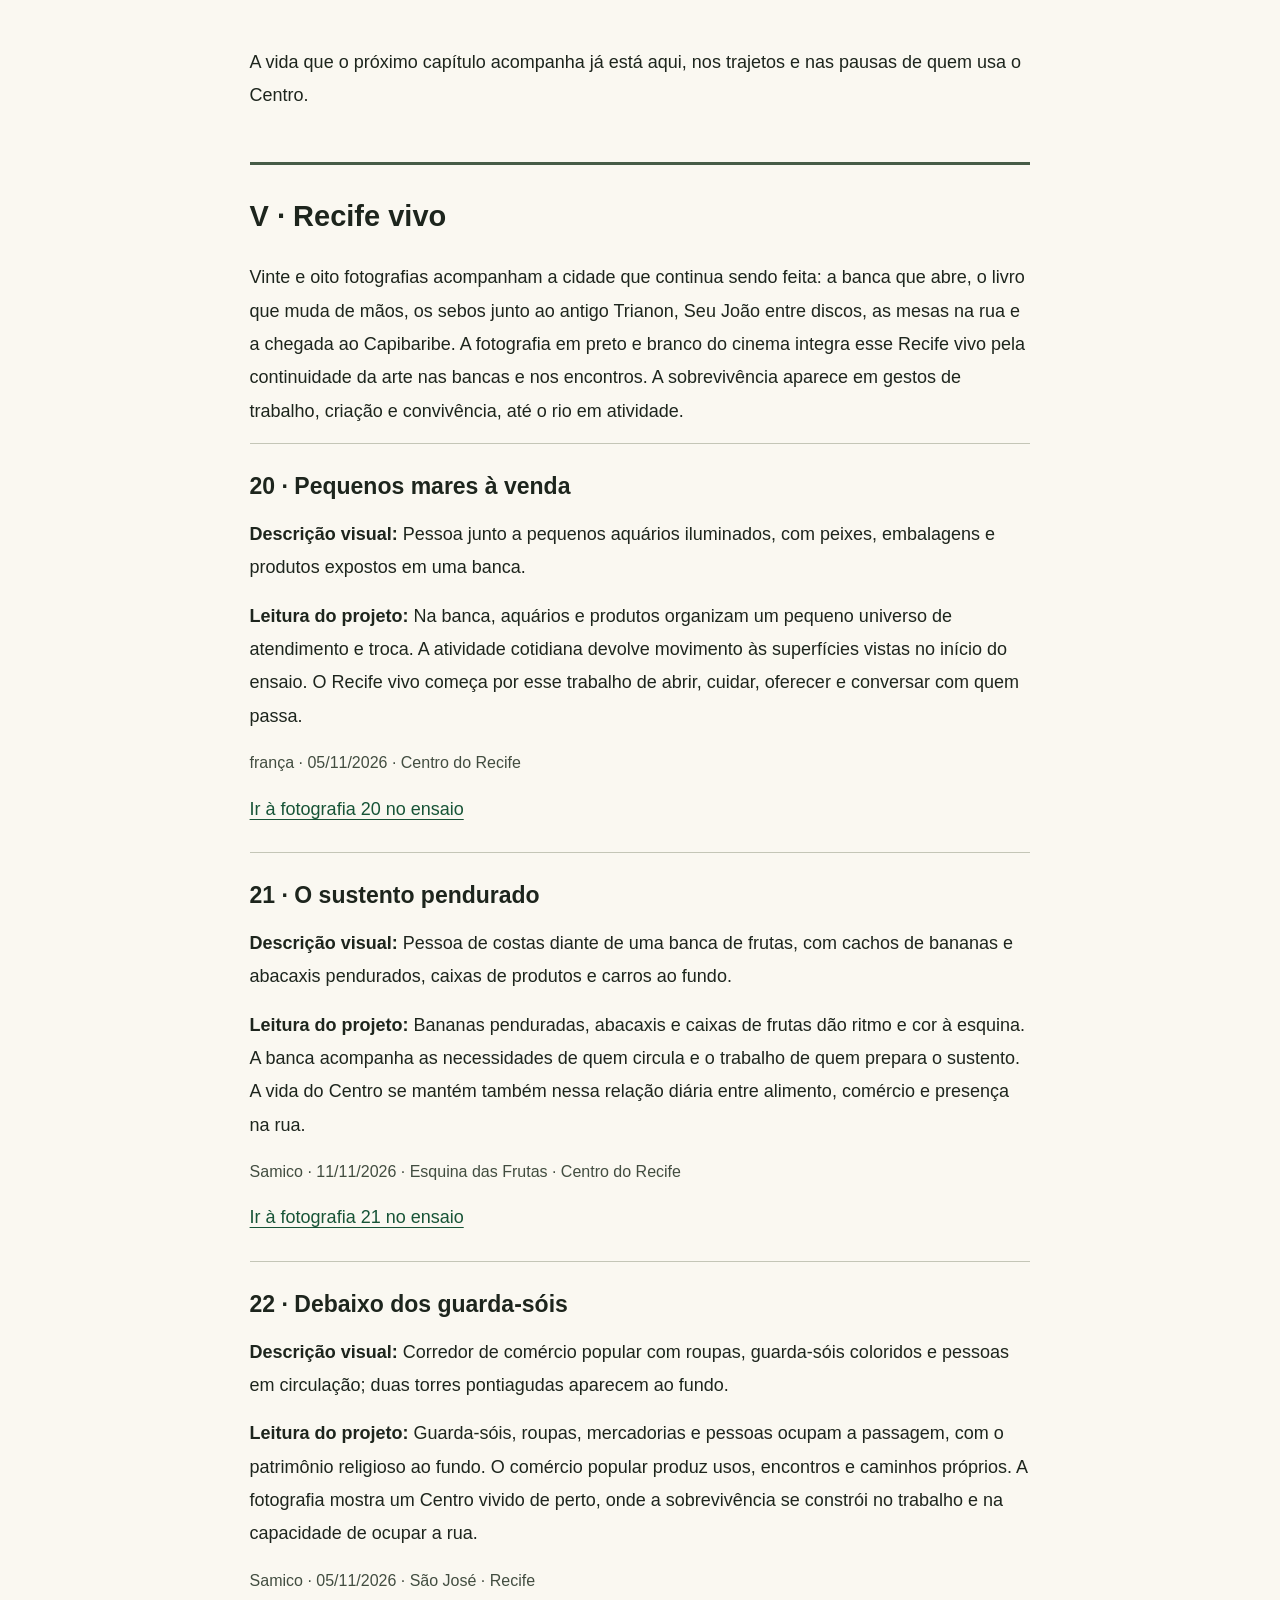
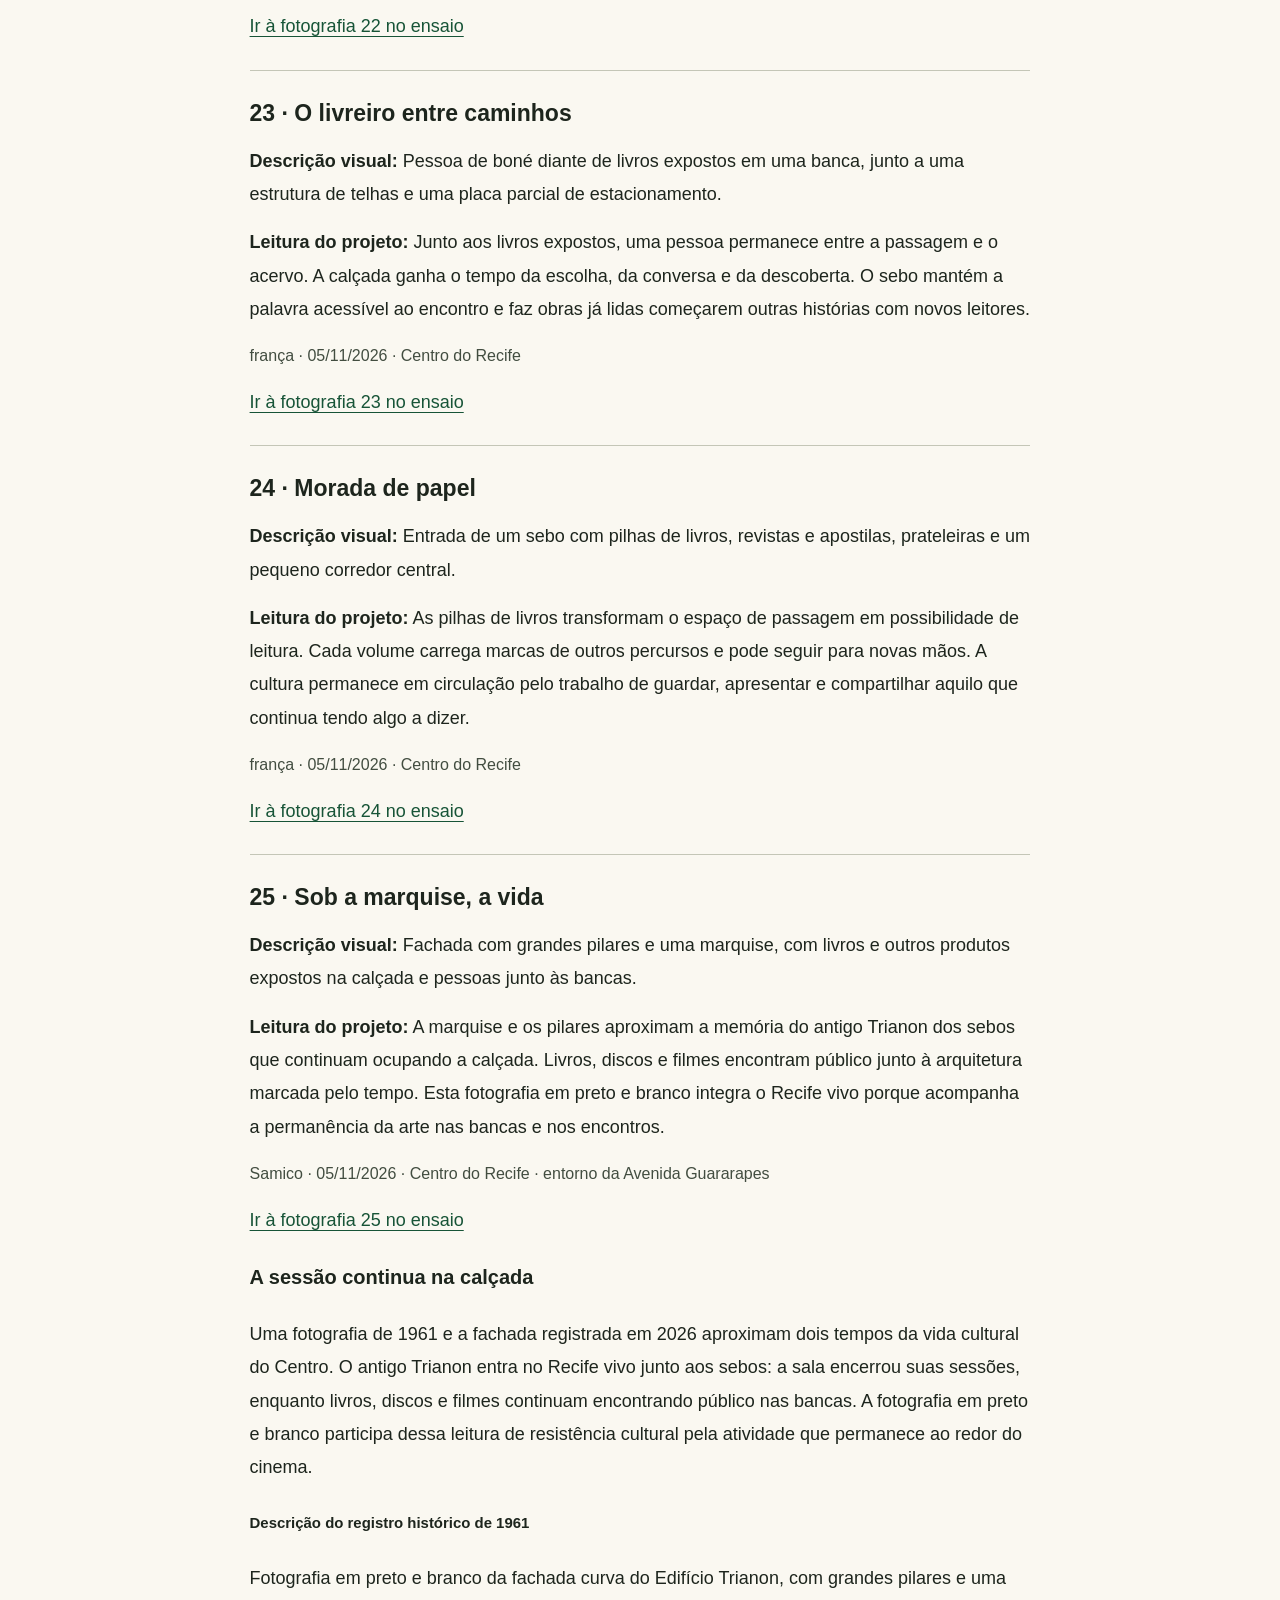
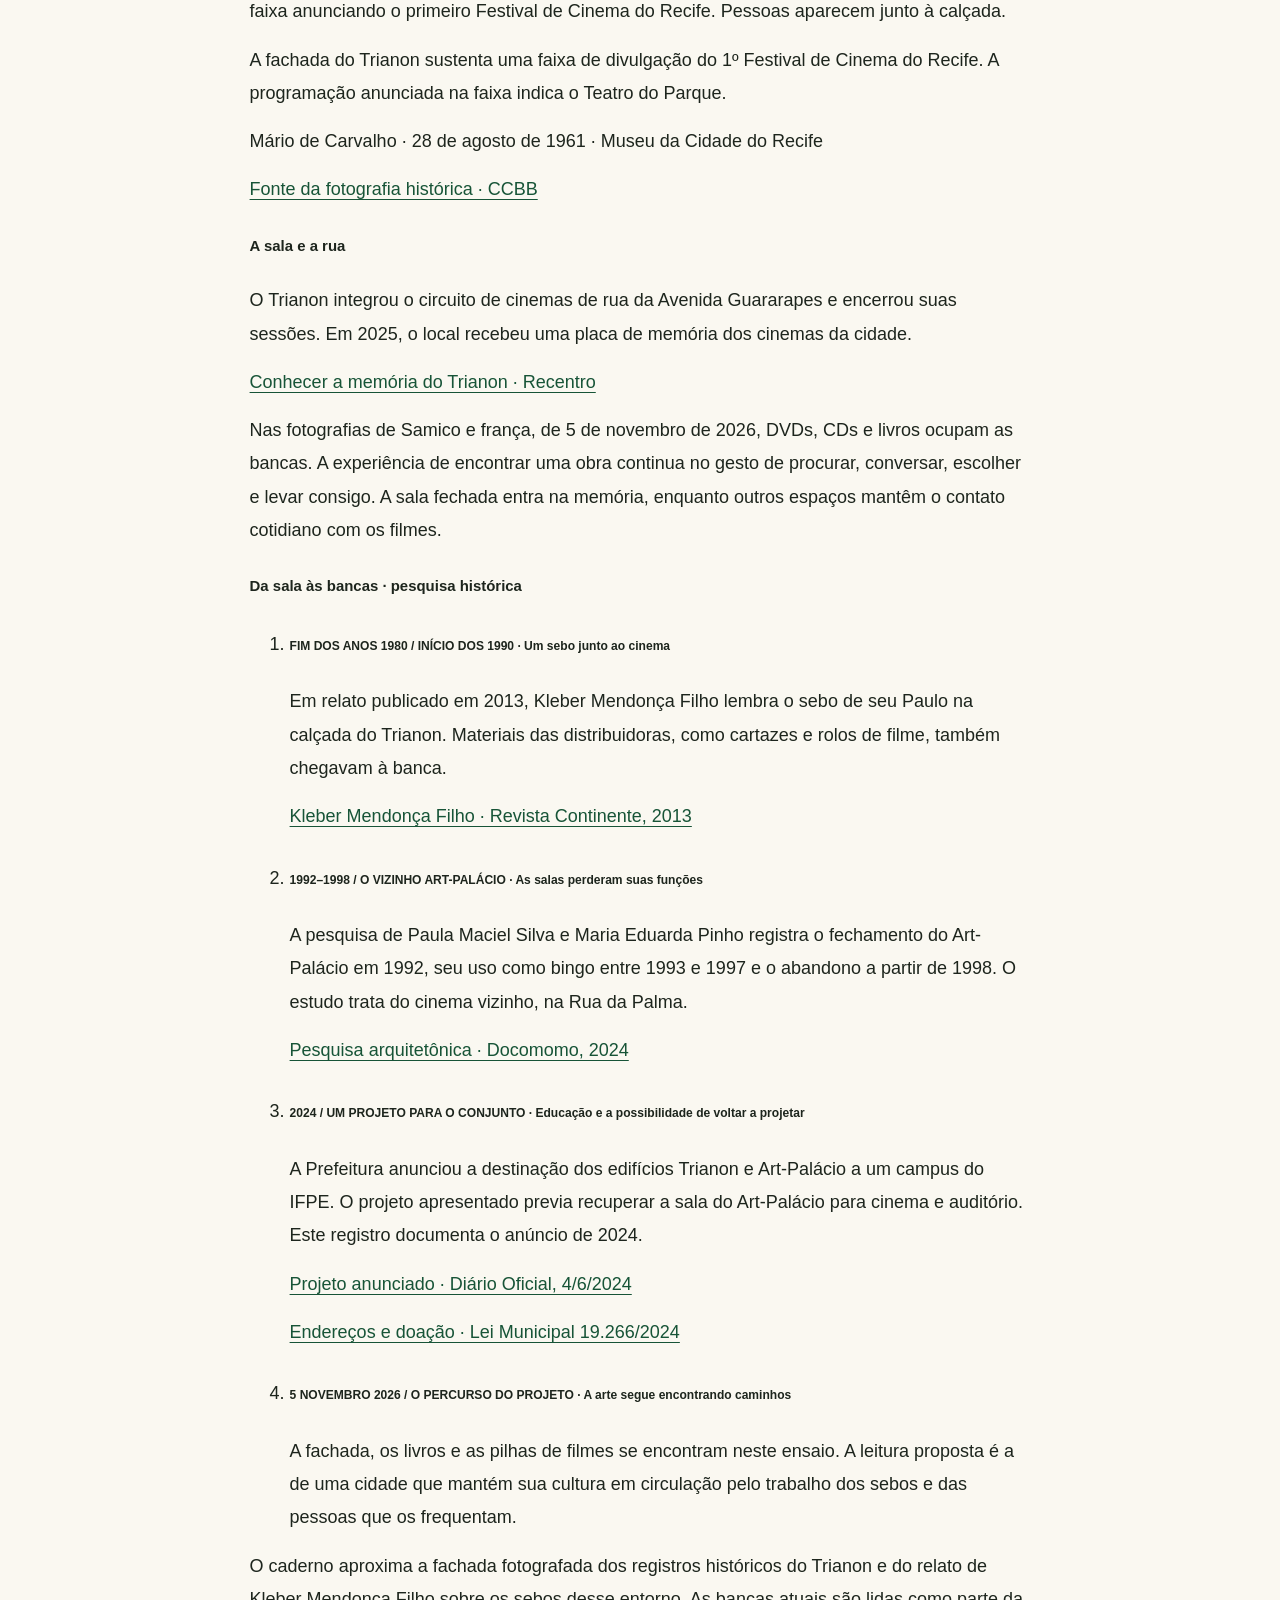
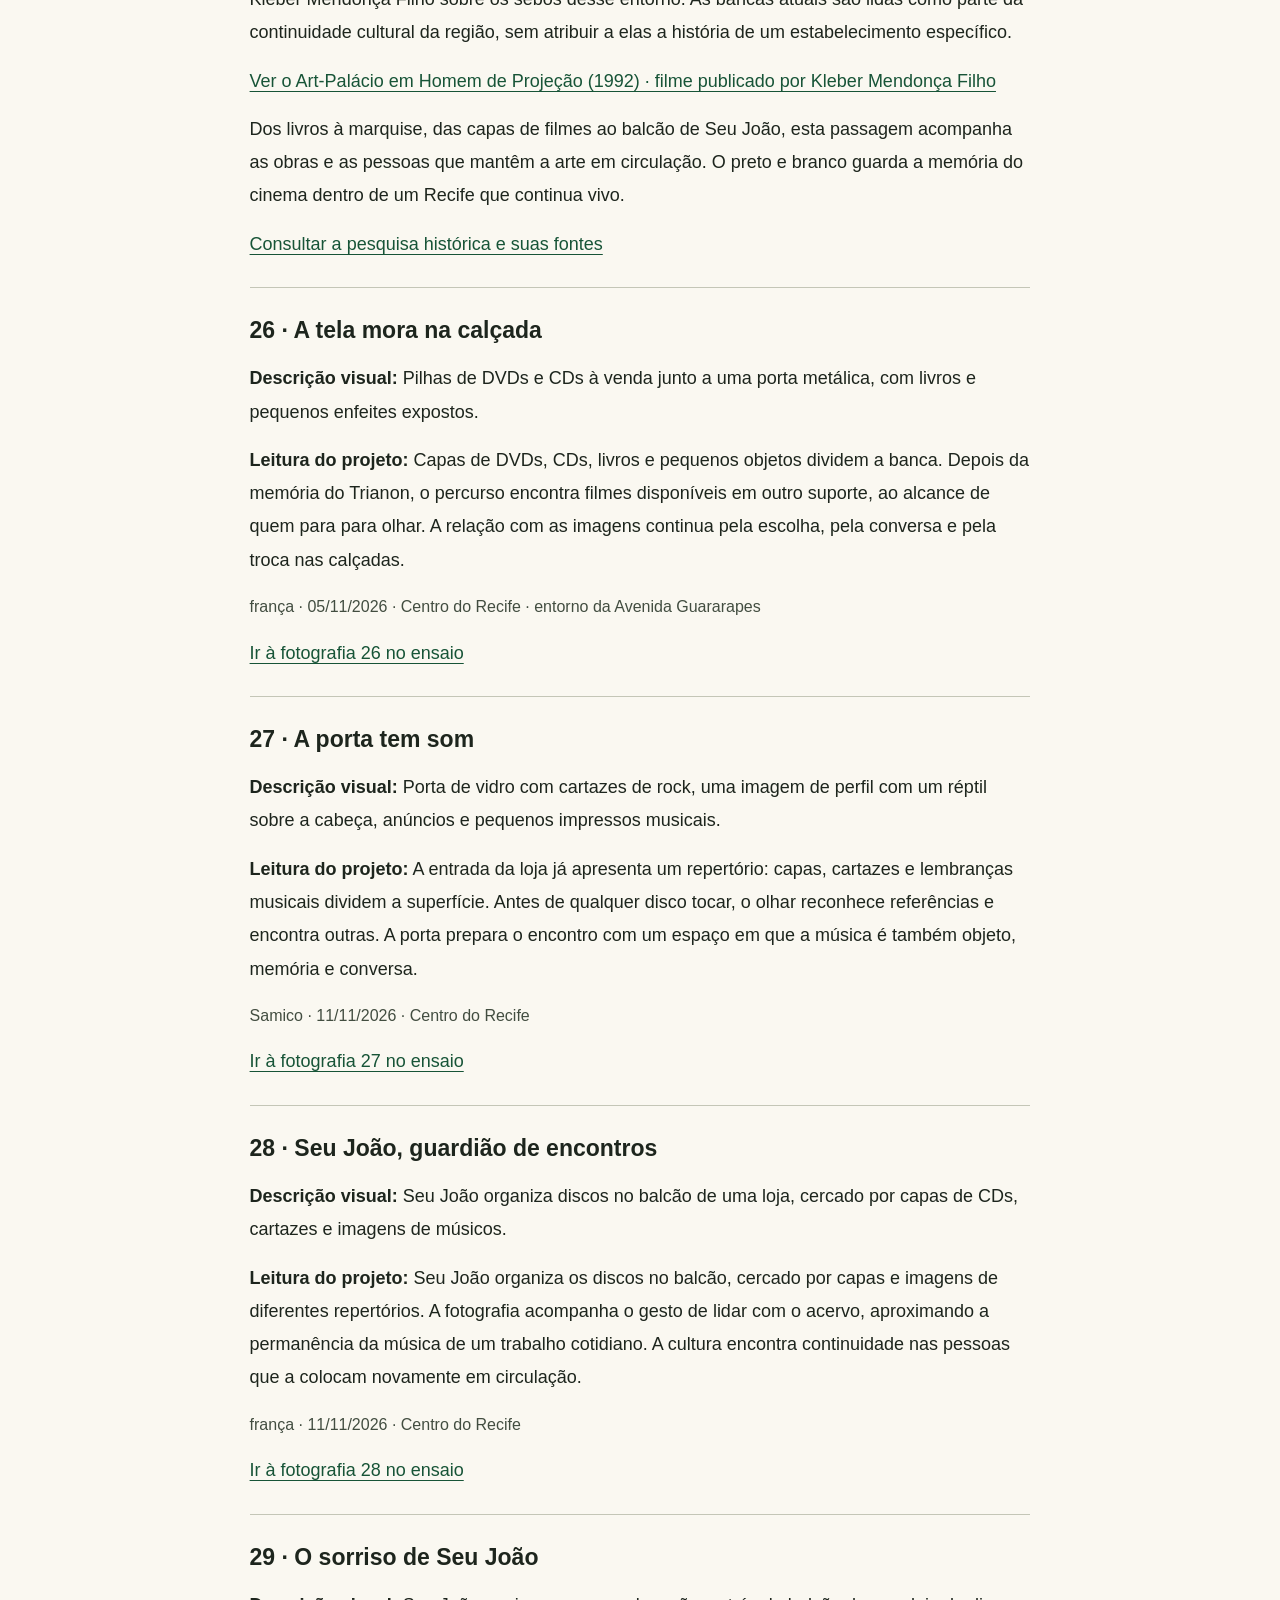
==== commit 38278755: "Reúne três cenas do Centro no Recife Esquecido" ====
--- a/leitura.html
+++ b/leitura.html
@@ -1,5 +1,5 @@
 <!doctype html>
-<html lang="pt-BR"><head><meta charset="utf-8"><meta name="viewport" content="width=device-width,initial-scale=1"><title>O Recife sujo · percurso em texto</title><link rel="stylesheet" href="accessibility.css?v=20261112-3"></head><body class="text-reading"><header><a href="index.html">O Recife sujo · voltar ao ensaio</a><h1>Da fresta ao rio.<br>Um percurso em palavras.</h1><p>Versão integral em texto: descrições das 47 fotografias, interpretação do projeto, poema e pesquisa sobre a cidade. As descrições visuais e a leitura poética estão separadas para que você possa reconhecer o que aparece na imagem e a interpretação proposta.</p><nav aria-label="Percorrer a versão em texto"><a href="#conteudo-texto">Início do percurso</a><a href="#poema-texto">Poema integral</a><a href="#gentrificacao">Gentrificação</a><a href="#som-texto">Som e curta</a><a href="index.html">Voltar ao ensaio visual</a></nav><p><a href="assets/percurso-em-texto.txt" download>Baixar este conteúdo em texto simples</a></p></header><main id="conteudo-texto"><section id="texto-movimento-0" aria-labelledby="texto-titulo-0"><h2 id="texto-titulo-0">I · A pele da rua</h2><p>O percurso começa nas frestas e se aproxima das superfícies: reboco, janelas, tapumes e chão. As marcas do desgaste pedem cuidado com o patrimônio e com a passagem de quem usa o Centro. O Recife sujo é lido aqui a partir dessas condições urbanas; as pessoas que atravessam a cena são parte da vida que precisa ser acolhida.</p><ol start="1">
+<html lang="pt-BR"><head><meta charset="utf-8"><meta name="viewport" content="width=device-width,initial-scale=1"><title>O Recife sujo · percurso em texto</title><link rel="stylesheet" href="accessibility.css?v=20261112-3"></head><body class="text-reading"><header><a href="index.html">O Recife sujo · voltar ao ensaio</a><h1>Da fresta ao rio.<br>Um percurso em palavras.</h1><p>Versão integral em texto: descrições das 47 fotografias, interpretação do projeto, poema e pesquisa sobre a cidade. As descrições visuais e a leitura poética estão separadas para que você possa reconhecer o que aparece na imagem e a interpretação proposta.</p><nav aria-label="Percorrer a versão em texto"><a href="#conteudo-texto">Início do percurso</a><a href="#texto-recife-esquecido">Recife Esquecido</a><a href="#poema-texto">Poema integral</a><a href="#gentrificacao">Gentrificação</a><a href="#som-texto">Som e curta</a><a href="index.html">Voltar ao ensaio visual</a></nav><p><a href="assets/percurso-em-texto.txt" download>Baixar este conteúdo em texto simples</a></p></header><main id="conteudo-texto"><section id="texto-movimento-0" aria-labelledby="texto-titulo-0"><h2 id="texto-titulo-0">I · A pele da rua</h2><p>O percurso começa nas frestas e se aproxima das superfícies: reboco, janelas, tapumes e chão. As marcas do desgaste pedem cuidado com o patrimônio e com as calçadas de quem usa o Centro. O capítulo acompanha as condições de conservação e limpeza do espaço urbano.</p><ol start="1">
 <li><article><h3>01 · A luz pela fresta</h3><p><strong>Descrição visual:</strong> Beco em perspectiva com calçamento de pedras, parede em sombra à esquerda e fachadas descascadas ao sol à direita.</p><p><strong>Leitura do projeto:</strong> A faixa de luz abre o beco entre paredes marcadas pelo tempo. O percurso começa nesse espaço estreito, onde o contraste lembra o corte da xilogravura e convida a olhar devagar. Antes de encontrar o rio, é preciso atravessar a cidade à altura de quem caminha.</p><p class="text-photo-credit">Samico · 05/11/2026 · Centro do Recife</p><a href="index.html#foto-01">Ir à fotografia 01 no ensaio</a></article></li>
 <li><article><h3>02 · Entre paredes, um caminho</h3><p><strong>Descrição visual:</strong> Rua estreita entre edifícios altos, com paredes manchadas, marquises, carros estacionados e uma faixa de luz no pavimento.</p><p><strong>Leitura do projeto:</strong> Os edifícios estreitam o céu e deixam uma faixa de luz sobre a passagem. Janelas, marquises e paredes manchadas mostram diferentes tempos de uso do Centro. Entre volumes de concreto, a rua continua sendo caminho para quem trabalha, passa e volta.</p><p class="text-photo-credit">Samico · 11/11/2026 · Centro do Recife</p><a href="index.html#foto-02">Ir à fotografia 02 no ensaio</a></article></li>
 <li><article><h3>03 · O sono das janelas</h3><p><strong>Descrição visual:</strong> Sobrado de três pavimentos com portas e janelas fechadas, reboco descascado e vegetação junto a uma janela.</p><p><strong>Leitura do projeto:</strong> As janelas fechadas e o reboco que se desprende dão à fachada uma aparência de suspensão. A fotografia permanece diante dessa superfície para perguntar pelo cuidado que a cidade oferece ao que herdou. O desgaste também faz parte da paisagem que se aprende a reconhecer como casa.</p><p class="text-photo-credit">frança · 05/11/2026 · Centro do Recife</p><a href="index.html#foto-03">Ir à fotografia 03 no ensaio</a></article></li>
@@ -8,27 +8,26 @@
 <li><article><h3>06 · A luz perdeu algumas janelas</h3><p><strong>Descrição visual:</strong> Fachada com uma faixa vertical de pequenos vidros quadrados, algumas peças ausentes ou danificadas, inscrições e tapumes metálicos junto à calçada.</p><p><strong>Leitura do projeto:</strong> Vidros quadrados, peças ausentes e tapumes formam uma superfície interrompida. A luz encontra vazios onde antes havia fechamento, e o olhar acompanha as falhas até a calçada. A imagem transforma um detalhe arquitetônico em pergunta sobre proteção, manutenção e possibilidade de uso.</p><p class="text-photo-credit">Samico · 11/11/2026 · Centro do Recife</p><a href="index.html#foto-06">Ir à fotografia 06 no ensaio</a></article></li>
 <li><article><h3>07 · O chão pede cuidado</h3><p><strong>Descrição visual:</strong> Parede com azulejos danificados, inscrições e uma janela gradeada, com entulho e pequenos postes no chão, atravessados por sombras.</p><p><strong>Leitura do projeto:</strong> O entulho ocupa o chão junto à parede de azulejos danificados. As sombras desenham linhas sobre uma passagem que pede atenção de quem anda. O desgaste aparece na escala do corpo: circular pela cidade também depende de encontrar um caminho cuidado e acessível.</p><p class="text-photo-credit">Samico · 11/11/2026 · Centro do Recife</p><a href="index.html#foto-07">Ir à fotografia 07 no ensaio</a></article></li>
 <li><article><h3>08 · O avesso do passo</h3><p><strong>Descrição visual:</strong> Resíduos no chão junto à base de uma coluna, com papéis, um pequeno corpo de animal e uma seringa descartada.</p><p><strong>Leitura do projeto:</strong> O enquadramento se aproxima dos resíduos junto à base da coluna e interrompe a distância confortável do cartão-postal. O chão devolve aquilo que a pressa costuma deixar fora do olhar. A leitura do Recife sujo encontra aqui uma necessidade de cuidado com o espaço compartilhado.</p><p class="text-photo-credit">Samico · 05/11/2026 · Centro do Recife</p><a href="index.html#foto-08">Ir à fotografia 08 no ensaio</a></article></li>
-</ol>
-<h3>A rua em uso</h3><p>Calçadas e passagens cobertas fazem parte da rotina de quem circula, trabalha e descansa no Centro. O estado desses espaços afeta a vida de quem os utiliza. Que condições o Recife oferece para caminhar, parar e permanecer?</p>
-<ol start="9">
-<li><article><h4>09 · Passos sob o concreto</h4><p><strong>Descrição visual:</strong> Duas pessoas, vistas de costas, caminham sob uma marquise comprida. Portas metálicas fechadas e inscrições nas paredes acompanham a calçada.</p><p><strong>Leitura do projeto:</strong> Duas pessoas seguem pela calçada sob a marquise. A passagem coberta faz parte de um trajeto cotidiano pelo Centro. A cena chama a atenção para as condições de quem percorre essas ruas a pé.</p><p class="text-photo-credit">Samico · 11/11/2026 · Centro do Recife</p><a href="index.html#foto-09">Ir à fotografia 09 no ensaio</a></article></li>
 </ol></section>
-<section id="texto-movimento-1" aria-labelledby="texto-titulo-1"><h2 id="texto-titulo-1">II · Quem pode permanecer?</h2><p>Da frente do rio aos anúncios nas paredes e ao trabalho no beco, a pergunta passa dos edifícios para as condições de viver na cidade. Investir, conservar e valorizar também envolve acesso à moradia, ao comércio e aos espaços de convivência. As fotografias abrem essa leitura; os estudos sobre o Recife ajudam a discutir quem consegue permanecer.</p><ol start="10">
-<li><article><h3>10 · A margem dos contrastes</h3><p><strong>Descrição visual:</strong> Vista do Capibaribe com uma sequência de edifícios altos na outra margem, alguns com inscrições e fachadas desgastadas, sob céu azul com nuvens.</p><p><strong>Leitura do projeto:</strong> O Capibaribe coloca lado a lado edifícios conservados e fachadas marcadas pelo tempo. A paisagem permite perguntar como o investimento se distribui entre imóveis, ruas e pessoas. Os estudos do projeto aprofundam essa questão, aproximando valorização urbana, acesso aos espaços e direito de permanecer.</p><p class="text-photo-credit">Samico · 11/11/2026 · Rua do Sol, Santo Antônio · vista através do Capibaribe</p><a href="index.html#foto-10">Ir à fotografia 10 no ensaio</a></article></li>
-<li><article><h3>11 · As linhas que nos cercam</h3><p><strong>Descrição visual:</strong> Edifícios de alturas diferentes vistos de baixo, com árvores em primeiro plano e fios atravessando o céu.</p><p><strong>Leitura do projeto:</strong> Fios cruzam o céu entre árvores e edifícios de alturas diferentes. O enquadramento faz a cidade parecer uma trama de ligações, limites e possibilidades. Ao lado das pesquisas sobre gentrificação, a fotografia abre uma pergunta sobre quem participa das mudanças e consegue continuar vivendo nesses lugares.</p><p class="text-photo-credit">frança · 05/11/2026 · Centro do Recife</p><a href="index.html#foto-11">Ir à fotografia 11 no ensaio</a></article></li>
-<li><article><h3>12 · Um endereço para ficar</h3><p><strong>Descrição visual:</strong> Floricultura em edifício revestido de pastilhas ao lado de um sobrado com reboco deteriorado, inscrições e fiação.</p><p><strong>Leitura do projeto:</strong> O comércio em atividade divide o quadro com a fachada de um sobrado desgastado. São usos e condições diferentes convivendo na mesma paisagem. A fotografia acompanha a discussão sobre um Centro que precisa de cuidado e de condições para manter seus trabalhadores, moradores e pequenos negócios.</p><p class="text-photo-credit">frança · 05/11/2026 · Centro do Recife</p><a href="index.html#foto-12">Ir à fotografia 12 no ensaio</a></article></li>
-<li><article><h3>13 · A cidade em parcelas</h3><p><strong>Descrição visual:</strong> Coluna coberta de cartazes sobre trabalho, estudantes e empréstimos, junto a uma abertura escura.</p><p><strong>Leitura do projeto:</strong> Ofertas de crédito e reivindicações por trabalho e educação disputam espaço na coluna. A parede reúne promessas de acesso e necessidades cotidianas. No percurso do ensaio, essa convivência leva à pergunta sobre o custo de morar, trabalhar e frequentar uma cidade que se valoriza.</p><p class="text-photo-credit">frança · 05/11/2026 · Centro do Recife</p><a href="index.html#foto-13">Ir à fotografia 13 no ensaio</a></article></li>
-<li><article><h3>14 · Um lugar para descansar</h3><p><strong>Descrição visual:</strong> Pessoa sentada na calçada com os joelhos recolhidos, ao lado de uma sacola, junto à parede e à vitrine de uma loja.</p><p><strong>Leitura do projeto:</strong> Uma pessoa está sentada junto à vitrine de uma loja. A cena levanta uma pergunta sobre o espaço público. Onde é possível sentar e descansar no Centro?</p><p class="text-photo-credit">Samico · 11/11/2026 · Centro do Recife</p><a href="index.html#foto-14">Ir à fotografia 14 no ensaio</a></article></li>
-<li><article><h3>15 · Um carrinho pelo Centro</h3><p><strong>Descrição visual:</strong> Pessoa conduz um grande carrinho por um beco com calçamento de pedras, fachadas antigas e outras pessoas ao fundo.</p><p><strong>Leitura do projeto:</strong> Uma pessoa conduz um carrinho pelo beco de pedras. Outras pessoas aparecem ao fundo, entre as fachadas. A fotografia encerra o capítulo com uma cena de circulação cotidiana e convida a pensar em como a cidade recebe esses trajetos.</p><p class="text-photo-credit">frança · 05/11/2026 · Centro do Recife</p><a href="index.html#foto-15">Ir à fotografia 15 no ensaio</a></article></li>
+<section id="texto-movimento-1" aria-labelledby="texto-titulo-1"><h2 id="texto-titulo-1">II · Quem pode permanecer?</h2><p>Da frente do rio aos anúncios nas paredes, o ensaio pergunta quem consegue continuar morando, trabalhando e convivendo no Centro. As fotografias colocam usos diferentes lado a lado. Os estudos sobre o Recife ajudam a discutir a relação entre valorização, acesso e permanência.</p><ol start="9">
+<li><article><h3>09 · A margem dos contrastes</h3><p><strong>Descrição visual:</strong> Vista do Capibaribe com uma sequência de edifícios altos na outra margem, alguns com inscrições e fachadas desgastadas, sob céu azul com nuvens.</p><p><strong>Leitura do projeto:</strong> O Capibaribe coloca lado a lado edifícios conservados e fachadas marcadas pelo tempo. A paisagem permite perguntar como o investimento se distribui entre imóveis, ruas e pessoas. Os estudos do projeto aprofundam essa questão, aproximando valorização urbana, acesso aos espaços e direito de permanecer.</p><p class="text-photo-credit">Samico · 11/11/2026 · Rua do Sol, Santo Antônio · vista através do Capibaribe</p><a href="index.html#foto-09">Ir à fotografia 09 no ensaio</a></article></li>
+<li><article><h3>10 · As linhas que nos cercam</h3><p><strong>Descrição visual:</strong> Edifícios de alturas diferentes vistos de baixo, com árvores em primeiro plano e fios atravessando o céu.</p><p><strong>Leitura do projeto:</strong> Fios cruzam o céu entre árvores e edifícios de alturas diferentes. O enquadramento faz a cidade parecer uma trama de ligações, limites e possibilidades. Ao lado das pesquisas sobre gentrificação, a fotografia abre uma pergunta sobre quem participa das mudanças e consegue continuar vivendo nesses lugares.</p><p class="text-photo-credit">frança · 05/11/2026 · Centro do Recife</p><a href="index.html#foto-10">Ir à fotografia 10 no ensaio</a></article></li>
+<li><article><h3>11 · Um endereço para ficar</h3><p><strong>Descrição visual:</strong> Floricultura em edifício revestido de pastilhas ao lado de um sobrado com reboco deteriorado, inscrições e fiação.</p><p><strong>Leitura do projeto:</strong> O comércio em atividade divide o quadro com a fachada de um sobrado desgastado. São usos e condições diferentes convivendo na mesma paisagem. A fotografia acompanha a discussão sobre um Centro que precisa de cuidado e de condições para manter seus trabalhadores, moradores e pequenos negócios.</p><p class="text-photo-credit">frança · 05/11/2026 · Centro do Recife</p><a href="index.html#foto-11">Ir à fotografia 11 no ensaio</a></article></li>
+<li><article><h3>12 · A cidade em parcelas</h3><p><strong>Descrição visual:</strong> Coluna coberta de cartazes sobre trabalho, estudantes e empréstimos, junto a uma abertura escura.</p><p><strong>Leitura do projeto:</strong> Ofertas de crédito e reivindicações por trabalho e educação disputam espaço na coluna. A parede reúne promessas de acesso e necessidades cotidianas. No percurso do ensaio, essa convivência leva à pergunta sobre o custo de morar, trabalhar e frequentar uma cidade que se valoriza.</p><p class="text-photo-credit">frança · 05/11/2026 · Centro do Recife</p><a href="index.html#foto-12">Ir à fotografia 12 no ensaio</a></article></li>
 </ol></section>
-<section id="texto-movimento-2" aria-labelledby="texto-titulo-2"><h2 id="texto-titulo-2">III · A memória permanece</h2><p>Os nomes da Calçada da Memória e o Monumento Tortura Nunca Mais inscrevem histórias no espaço público. O percurso diminui o passo para reconhecer a lembrança como uma forma de cuidado. Uma cidade que preserva vidas, direitos e memórias também constrói condições para um futuro compartilhado.</p><ol start="16">
-<li><article><h3>16 · Nomes contra o silêncio</h3><p><strong>Descrição visual:</strong> Placas com fotografias e nomes, entre eles Dom Helder Câmara, Soledad Barrett e Ivan Rocha Aguiar, dispostas sobre a terra.</p><p><strong>Leitura do projeto:</strong> Os nomes e retratos inscritos no caminho tornam a memória uma presença pública. Quem passa encontra histórias que precisam continuar sendo contadas. A cidade resiste também quando oferece espaço à lembrança e reconhece que a dignidade de suas pessoas integra o seu patrimônio.</p><p class="text-photo-credit">frança · 05/11/2026 · Calçada da Memória, junto ao Monumento Tortura Nunca Mais, Rua da Aurora, Praça Padre Henrique.</p><a href="index.html#foto-16">Ir à fotografia 16 no ensaio</a></article></li>
-<li><article><h3>17 · O peso da ausência</h3><p><strong>Descrição visual:</strong> Escultura de figura humana suspensa dentro de uma grande estrutura retangular de concreto, com árvores ao fundo.</p><p><strong>Leitura do projeto:</strong> O Monumento Tortura Nunca Mais coloca a defesa da dignidade no espaço de circulação da cidade. A forma suspensa interrompe a paisagem e pede atenção. Depois das perguntas sobre cuidado e permanência, o percurso encontra a memória como compromisso com a vida e com os direitos humanos.</p><p class="text-photo-credit">Samico · 05/11/2026 · Monumento Tortura Nunca Mais, Praça Padre Henrique, Rua da Aurora.</p><a href="index.html#foto-17">Ir à fotografia 17 no ensaio</a></article></li>
+<section id="texto-movimento-2" aria-labelledby="texto-titulo-2"><h2 id="texto-titulo-2">III · A memória permanece</h2><p>Os nomes da Calçada da Memória e o Monumento Tortura Nunca Mais inscrevem histórias no espaço público. O percurso diminui o passo para reconhecer a lembrança como uma forma de cuidado. Uma cidade que preserva vidas, direitos e memórias também constrói condições para um futuro compartilhado.</p><ol start="13">
+<li><article><h3>13 · Nomes contra o silêncio</h3><p><strong>Descrição visual:</strong> Placas com fotografias e nomes, entre eles Dom Helder Câmara, Soledad Barrett e Ivan Rocha Aguiar, dispostas sobre a terra.</p><p><strong>Leitura do projeto:</strong> Os nomes e retratos inscritos no caminho tornam a memória uma presença pública. Quem passa encontra histórias que precisam continuar sendo contadas. A cidade resiste também quando oferece espaço à lembrança e reconhece que a dignidade de suas pessoas integra o seu patrimônio.</p><p class="text-photo-credit">frança · 05/11/2026 · Calçada da Memória, junto ao Monumento Tortura Nunca Mais, Rua da Aurora, Praça Padre Henrique.</p><a href="index.html#foto-13">Ir à fotografia 13 no ensaio</a></article></li>
+<li><article><h3>14 · O peso da ausência</h3><p><strong>Descrição visual:</strong> Escultura de figura humana suspensa dentro de uma grande estrutura retangular de concreto, com árvores ao fundo.</p><p><strong>Leitura do projeto:</strong> O Monumento Tortura Nunca Mais coloca a defesa da dignidade no espaço de circulação da cidade. A forma suspensa interrompe a paisagem e pede atenção. Depois das perguntas sobre cuidado e permanência, o percurso encontra a memória como compromisso com a vida e com os direitos humanos.</p><p class="text-photo-credit">Samico · 05/11/2026 · Monumento Tortura Nunca Mais, Praça Padre Henrique, Rua da Aurora.</p><a href="index.html#foto-14">Ir à fotografia 14 no ensaio</a></article></li>
 </ol></section>
-<section id="texto-movimento-3" aria-labelledby="texto-titulo-3"><h2 id="texto-titulo-3">IV · A arte circula</h2><p>O trabalho no letreiro do São Luiz encontra o cordel no acervo do CENA. A arte circula entre suportes e pessoas: montar uma programação, conservar um impresso e receber o público são gestos que mantêm a criação presente na cidade. O percurso segue desses encontros para o trabalho, os sebos e a vida nas ruas.</p><ol start="18">
-<li><article><h3>18 · O amanhã, letra por letra</h3><p><strong>Descrição visual:</strong> Pessoa sobre uma escada encaixa letras vermelhas em um letreiro que anuncia Vicentina pede desculpas.</p><p><strong>Leitura do projeto:</strong> Um trabalhador monta o letreiro, colocando cada letra no seu lugar. A programação do cinema de rua começa também nesse gesto paciente, antes de a luz alcançar a tela. A fotografia encontra a arte no trabalho necessário para que uma nova sessão possa receber seu público.</p><p class="text-photo-credit">Samico · 05/11/2026 · Cinema São Luiz, Rua da Aurora, 175, Boa Vista.</p><a href="index.html#foto-18">Ir à fotografia 18 no ensaio</a></article></li>
-<li><article><h3>19 · Versos sob a luz</h3><p><strong>Descrição visual:</strong> Folhetos de cordel em vitrine iluminada, abaixo de painéis expositivos sobre cordel e a gravadora Rozenblit.</p><p><strong>Leitura do projeto:</strong> Cordéis e materiais do acervo se encontram no CENA, dentro do Cinema São Luiz. A palavra impressa aproxima sua memória da imagem em movimento. Esse encontro de linguagens inspira o próprio projeto: um folheto digital em que fotografia, verso e som constroem juntos uma forma de percorrer o Recife.</p><p class="text-photo-credit">frança · 05/11/2026 · Centro de Referência do Audiovisual Pernambucano, segundo pavimento do Cinema São Luiz.</p><a href="index.html#foto-19">Ir à fotografia 19 no ensaio</a></article></li>
+<section id="texto-movimento-3" aria-labelledby="texto-titulo-3"><h2 id="texto-titulo-3">IV · A arte circula</h2><p>O trabalho no letreiro do São Luiz encontra o cordel no acervo do CENA. A arte circula entre suportes e pessoas: montar uma programação, conservar um impresso e receber o público são gestos que mantêm a criação presente na cidade. O percurso segue desses encontros para o trabalho, os sebos e a vida nas ruas.</p><ol start="15">
+<li><article><h3>15 · O amanhã, letra por letra</h3><p><strong>Descrição visual:</strong> Pessoa sobre uma escada encaixa letras vermelhas em um letreiro que anuncia Vicentina pede desculpas.</p><p><strong>Leitura do projeto:</strong> Um trabalhador monta o letreiro, colocando cada letra no seu lugar. A programação do cinema de rua começa também nesse gesto paciente, antes de a luz alcançar a tela. A fotografia encontra a arte no trabalho necessário para que uma nova sessão possa receber seu público.</p><p class="text-photo-credit">Samico · 05/11/2026 · Cinema São Luiz, Rua da Aurora, 175, Boa Vista.</p><a href="index.html#foto-15">Ir à fotografia 15 no ensaio</a></article></li>
+<li><article><h3>16 · Versos sob a luz</h3><p><strong>Descrição visual:</strong> Folhetos de cordel em vitrine iluminada, abaixo de painéis expositivos sobre cordel e a gravadora Rozenblit.</p><p><strong>Leitura do projeto:</strong> Cordéis e materiais do acervo se encontram no CENA, dentro do Cinema São Luiz. A palavra impressa aproxima sua memória da imagem em movimento. Esse encontro de linguagens inspira o próprio projeto: um folheto digital em que fotografia, verso e som constroem juntos uma forma de percorrer o Recife.</p><p class="text-photo-credit">frança · 05/11/2026 · Centro de Referência do Audiovisual Pernambucano, segundo pavimento do Cinema São Luiz.</p><a href="index.html#foto-16">Ir à fotografia 16 no ensaio</a></article></li>
 </ol></section>
+<section id="texto-recife-esquecido" aria-labelledby="texto-recife-esquecido-titulo"><h2 id="texto-recife-esquecido-titulo">Recife Esquecido</h2><p>Três cenas do Centro abrem uma pergunta sobre o direito à cidade. Há quem caminhe sob uma marquise, quem se sente junto a uma vitrine e quem conduza um carrinho pelo beco. O título chama atenção para o que o espaço público oferece a quem o utiliza. Calçadas que permitam circular, sombra e lugares para sentar e descansar fazem parte desse direito.</p><ol start="17">
+<li><article><h3>17 · Passos sob o concreto</h3><p><strong>Descrição visual:</strong> Duas pessoas, vistas de costas, caminham sob uma marquise comprida. Portas metálicas fechadas e inscrições nas paredes acompanham a calçada.</p><p><strong>Leitura do projeto:</strong> Duas pessoas seguem pela calçada sob a marquise. A passagem coberta faz parte de um trajeto cotidiano pelo Centro. A cena chama a atenção para as condições de quem percorre essas ruas a pé.</p><p class="text-photo-credit">Samico · 11/11/2026 · Centro do Recife</p><a href="index.html#foto-17">Ir à fotografia 17 no ensaio</a></article></li>
+<li><article><h3>18 · Um lugar para descansar</h3><p><strong>Descrição visual:</strong> Pessoa sentada na calçada com os joelhos recolhidos, ao lado de uma sacola, junto à parede e à vitrine de uma loja.</p><p><strong>Leitura do projeto:</strong> Uma pessoa está sentada junto à vitrine de uma loja. A cena levanta uma pergunta sobre o espaço público. Onde é possível sentar e descansar no Centro?</p><p class="text-photo-credit">Samico · 11/11/2026 · Centro do Recife</p><a href="index.html#foto-18">Ir à fotografia 18 no ensaio</a></article></li>
+<li><article><h3>19 · Um carrinho pelo Centro</h3><p><strong>Descrição visual:</strong> Pessoa conduz um grande carrinho por um beco com calçamento de pedras, fachadas antigas e outras pessoas ao fundo.</p><p><strong>Leitura do projeto:</strong> Uma pessoa conduz um carrinho pelo beco de pedras. Outras pessoas aparecem ao fundo, entre as fachadas. A fotografia convida a pensar em como a cidade recebe esses trajetos cotidianos.</p><p class="text-photo-credit">frança · 05/11/2026 · Centro do Recife</p><a href="index.html#foto-19">Ir à fotografia 19 no ensaio</a></article></li>
+</ol><p>A vida que o próximo capítulo acompanha já está aqui, nos trajetos e nas pausas de quem usa o Centro.</p></section>
 <section id="texto-movimento-4" aria-labelledby="texto-titulo-4"><h2 id="texto-titulo-4">V · Recife vivo</h2><p>Vinte e oito fotografias acompanham a cidade que continua sendo feita: a banca que abre, o livro que muda de mãos, os sebos junto ao antigo Trianon, Seu João entre discos, as mesas na rua e a chegada ao Capibaribe. A fotografia em preto e branco do cinema integra esse Recife vivo pela continuidade da arte nas bancas e nos encontros. A sobrevivência aparece em gestos de trabalho, criação e convivência, até o rio em atividade.</p><ol start="20">
 <li><article><h3>20 · Pequenos mares à venda</h3><p><strong>Descrição visual:</strong> Pessoa junto a pequenos aquários iluminados, com peixes, embalagens e produtos expostos em uma banca.</p><p><strong>Leitura do projeto:</strong> Na banca, aquários e produtos organizam um pequeno universo de atendimento e troca. A atividade cotidiana devolve movimento às superfícies vistas no início do ensaio. O Recife vivo começa por esse trabalho de abrir, cuidar, oferecer e conversar com quem passa.</p><p class="text-photo-credit">frança · 05/11/2026 · Centro do Recife</p><a href="index.html#foto-20">Ir à fotografia 20 no ensaio</a></article></li>
 <li><article><h3>21 · O sustento pendurado</h3><p><strong>Descrição visual:</strong> Pessoa de costas diante de uma banca de frutas, com cachos de bananas e abacaxis pendurados, caixas de produtos e carros ao fundo.</p><p><strong>Leitura do projeto:</strong> Bananas penduradas, abacaxis e caixas de frutas dão ritmo e cor à esquina. A banca acompanha as necessidades de quem circula e o trabalho de quem prepara o sustento. A vida do Centro se mantém também nessa relação diária entre alimento, comércio e presença na rua.</p><p class="text-photo-credit">Samico · 11/11/2026 · Esquina das Frutas · Centro do Recife</p><a href="index.html#foto-21">Ir à fotografia 21 no ensaio</a></article></li>
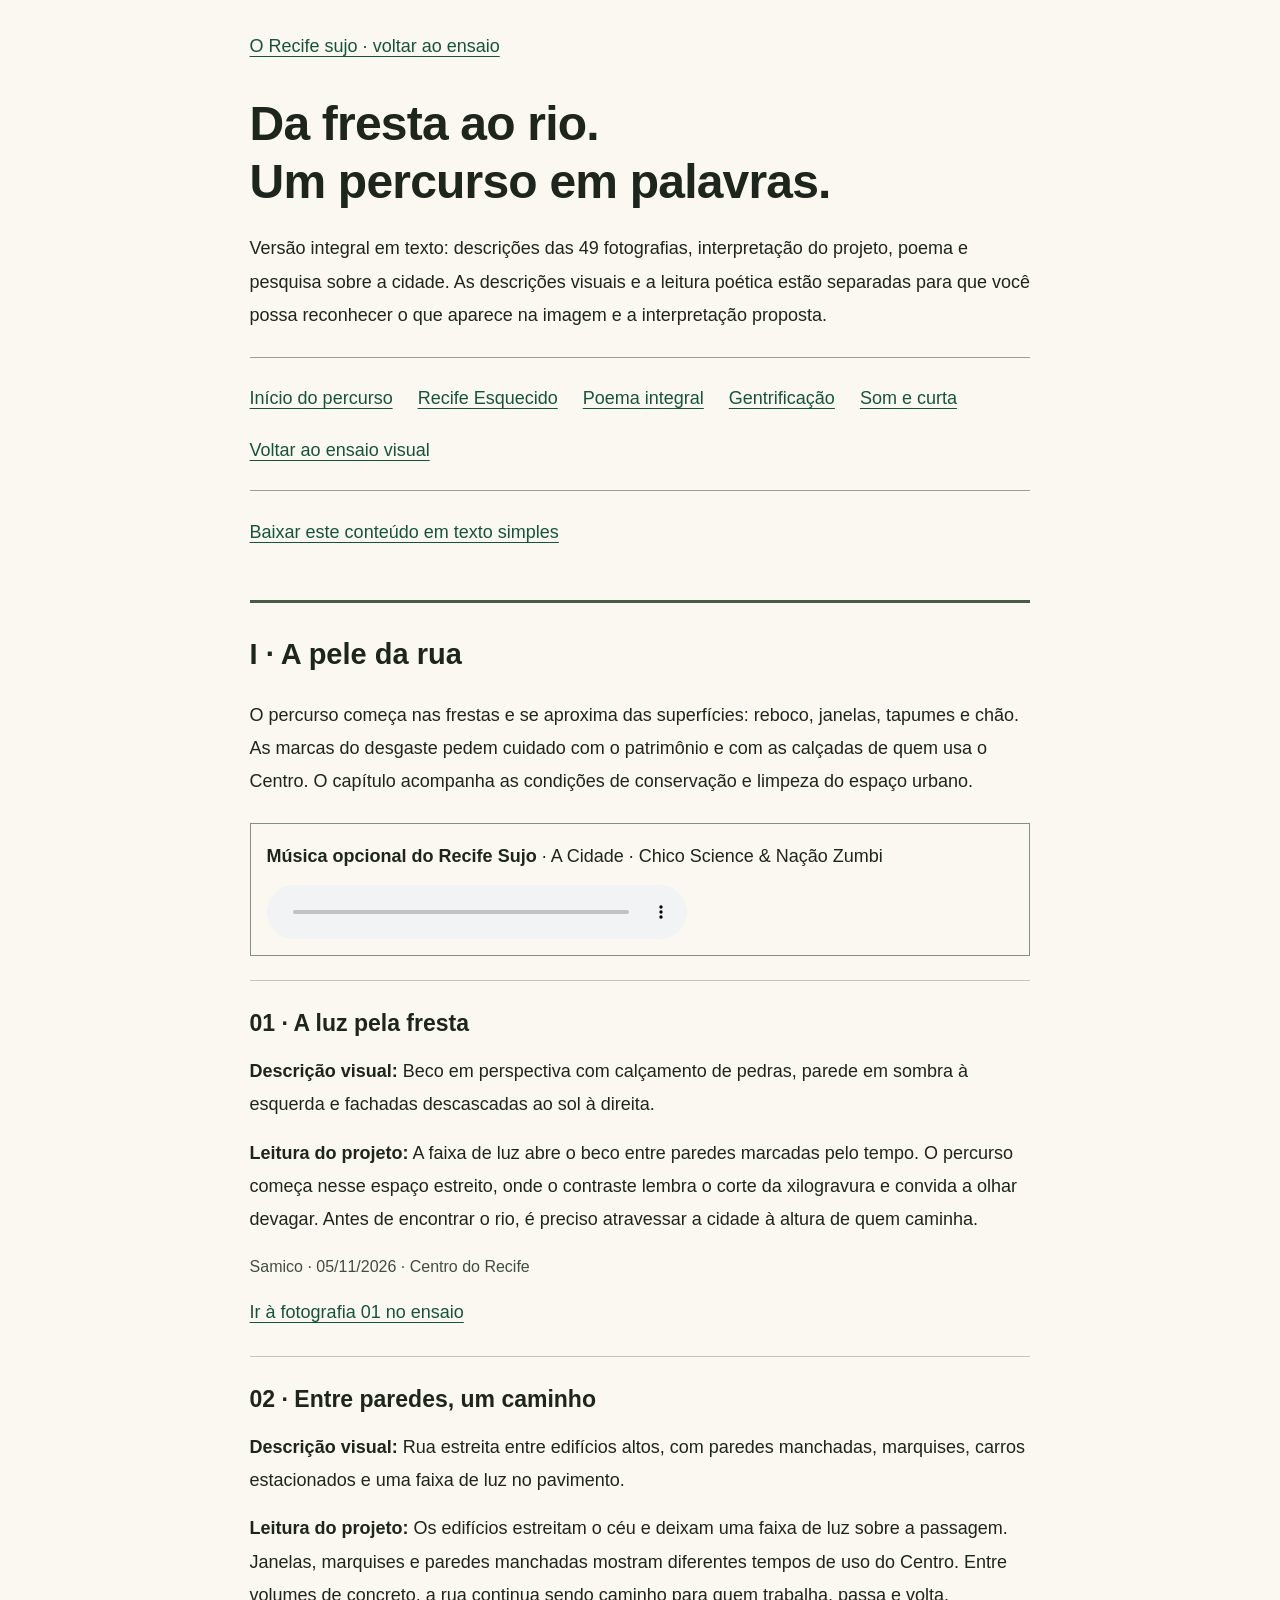
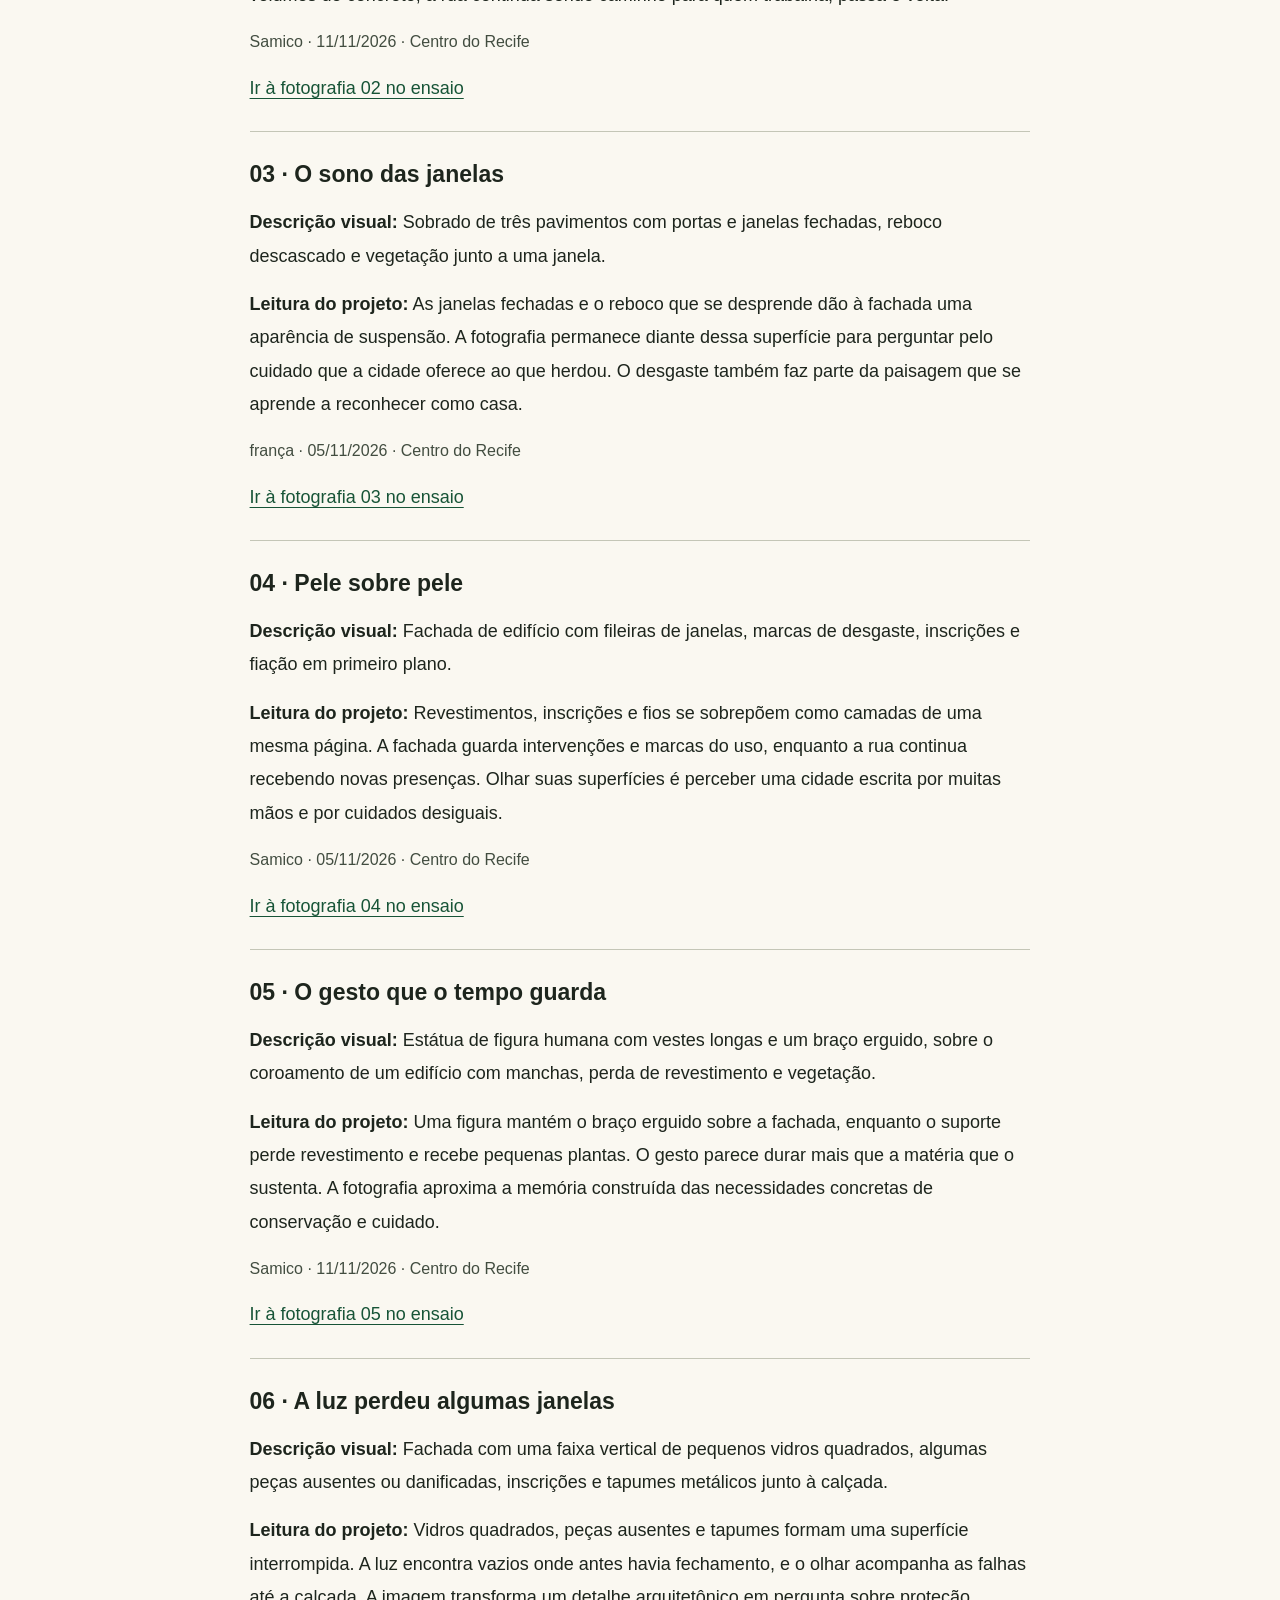
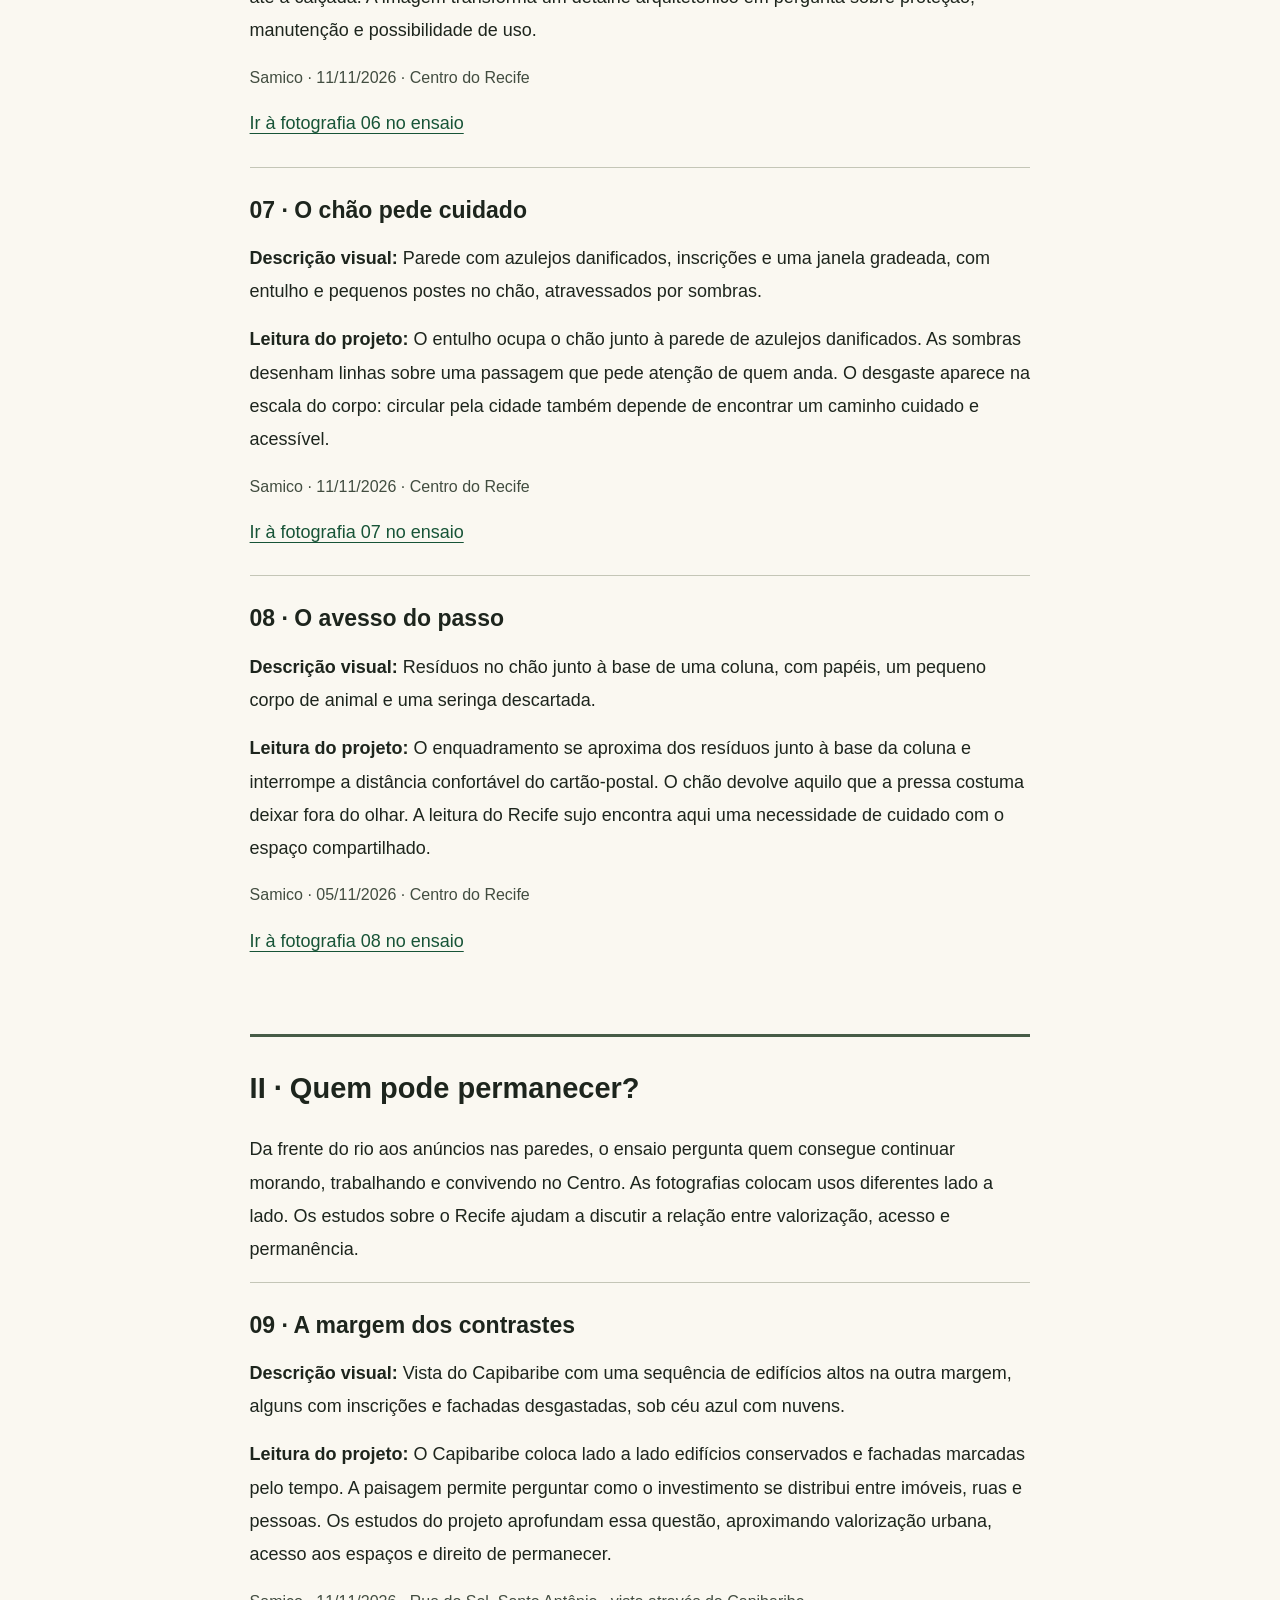
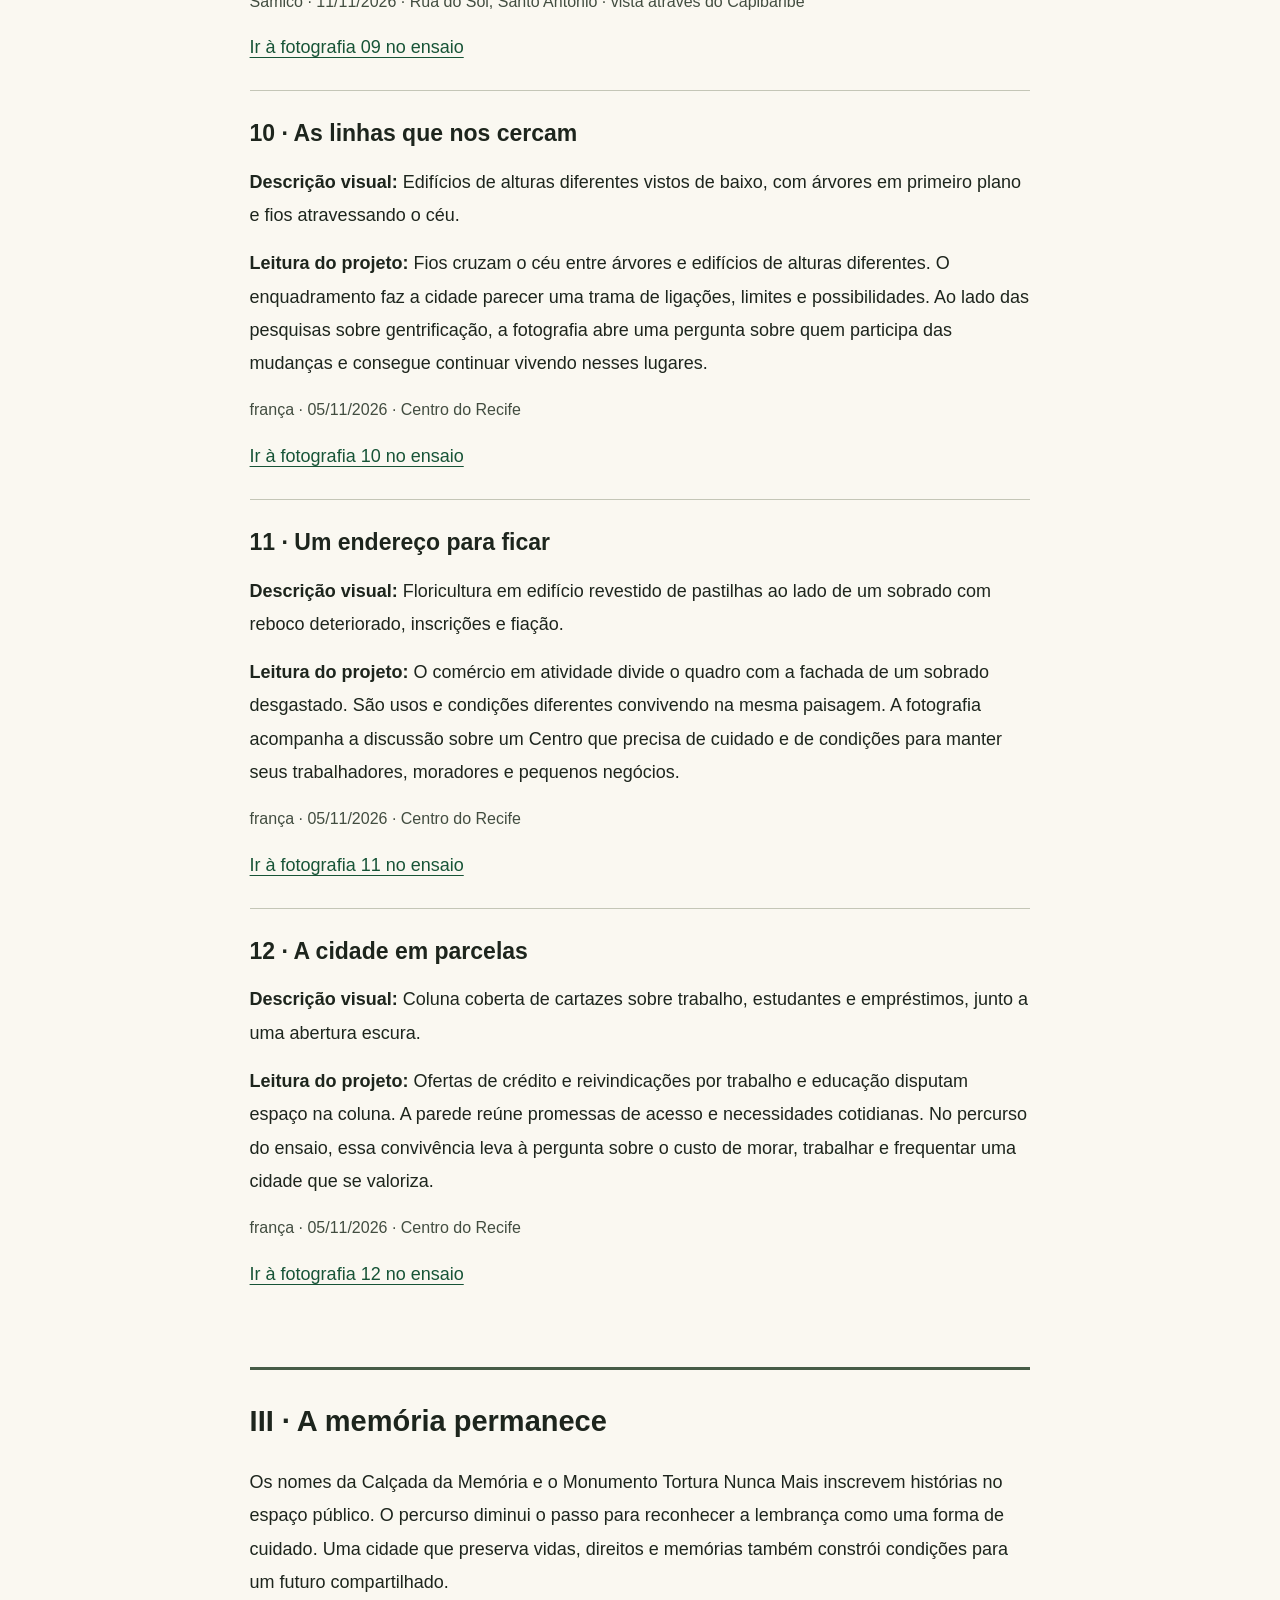
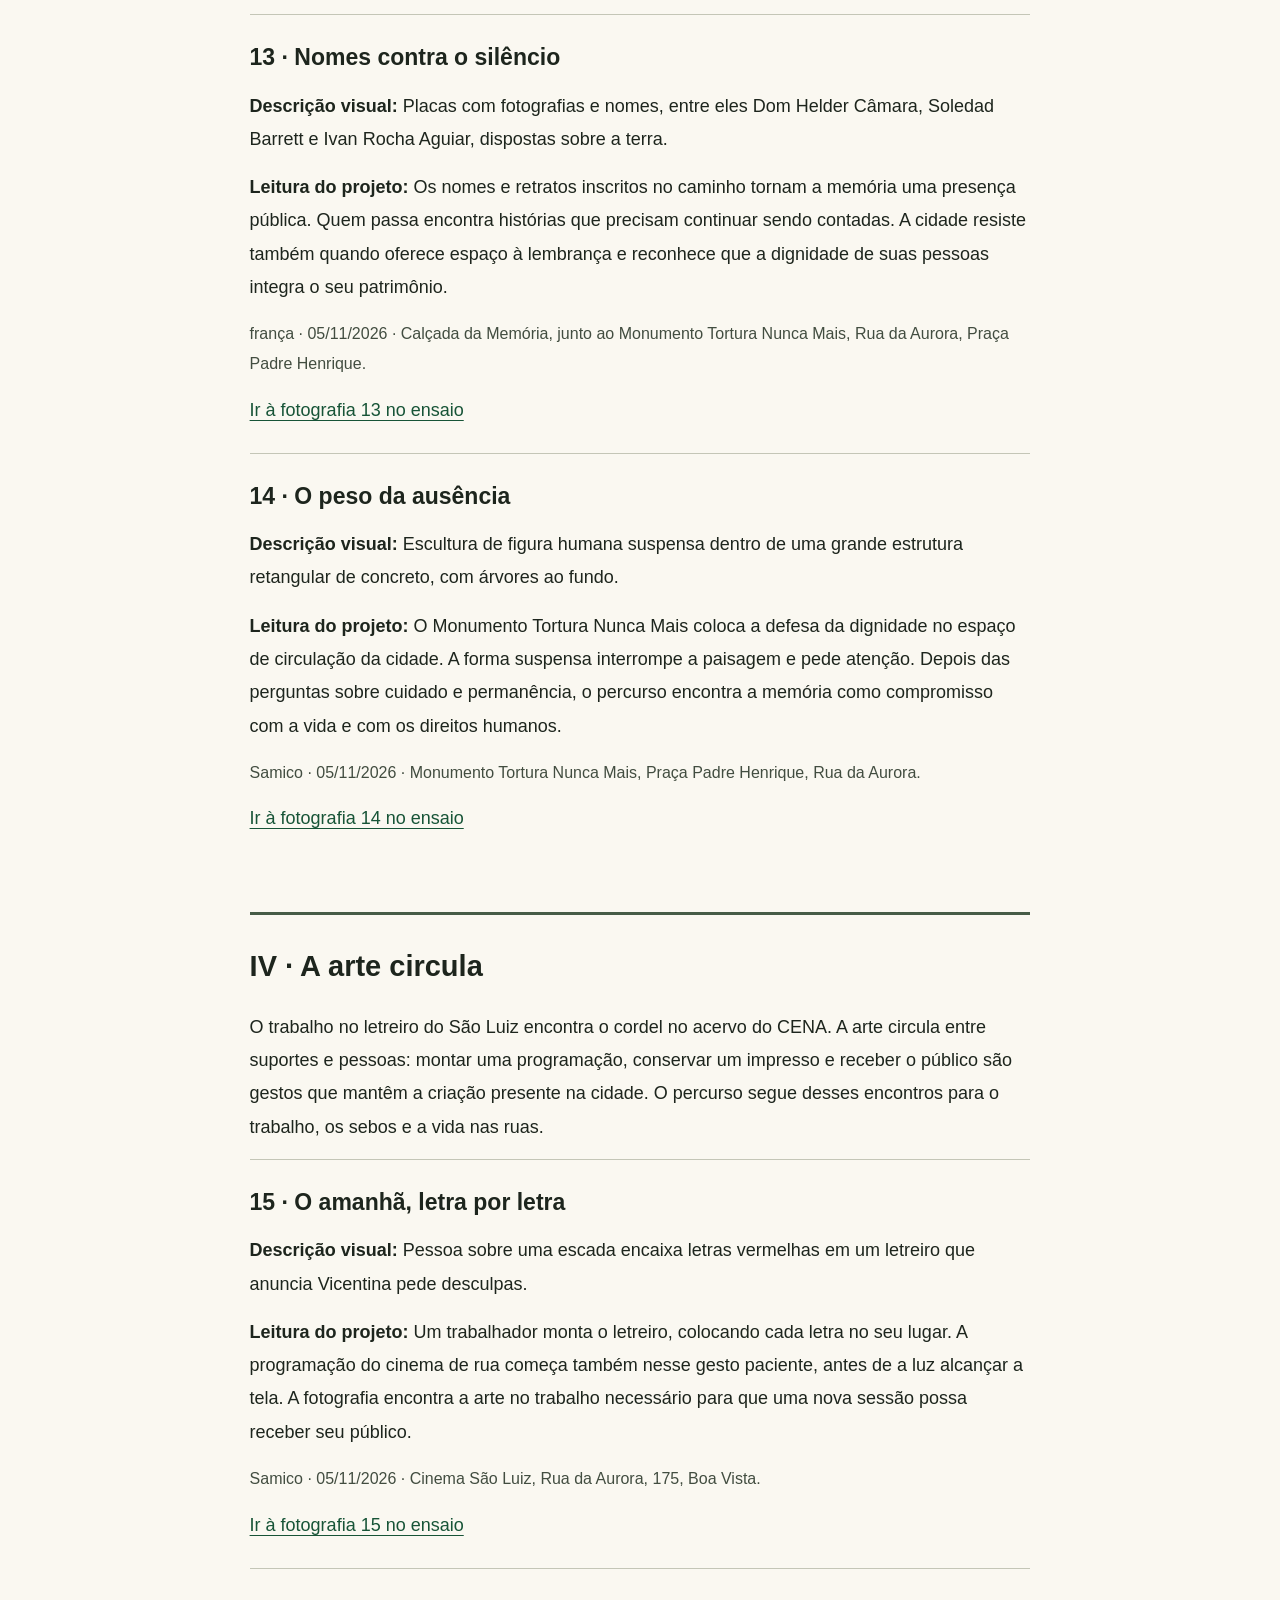
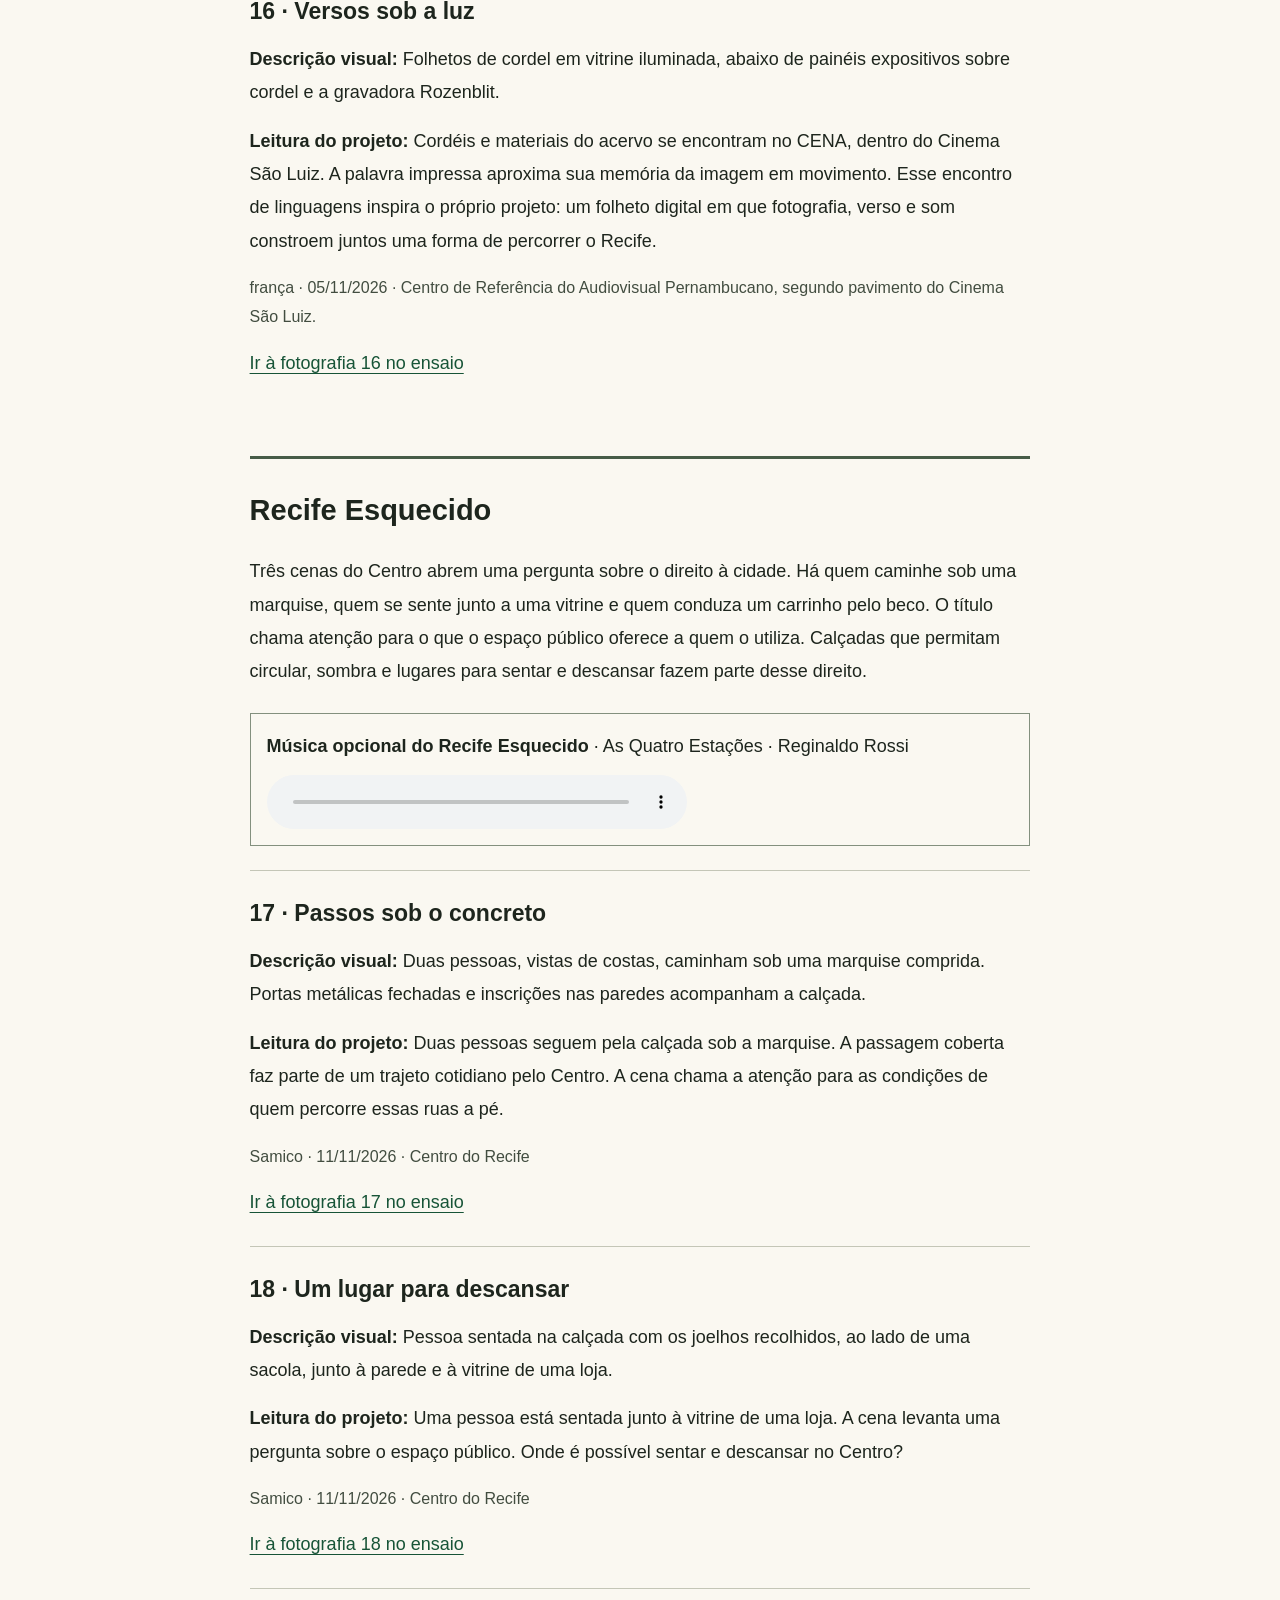
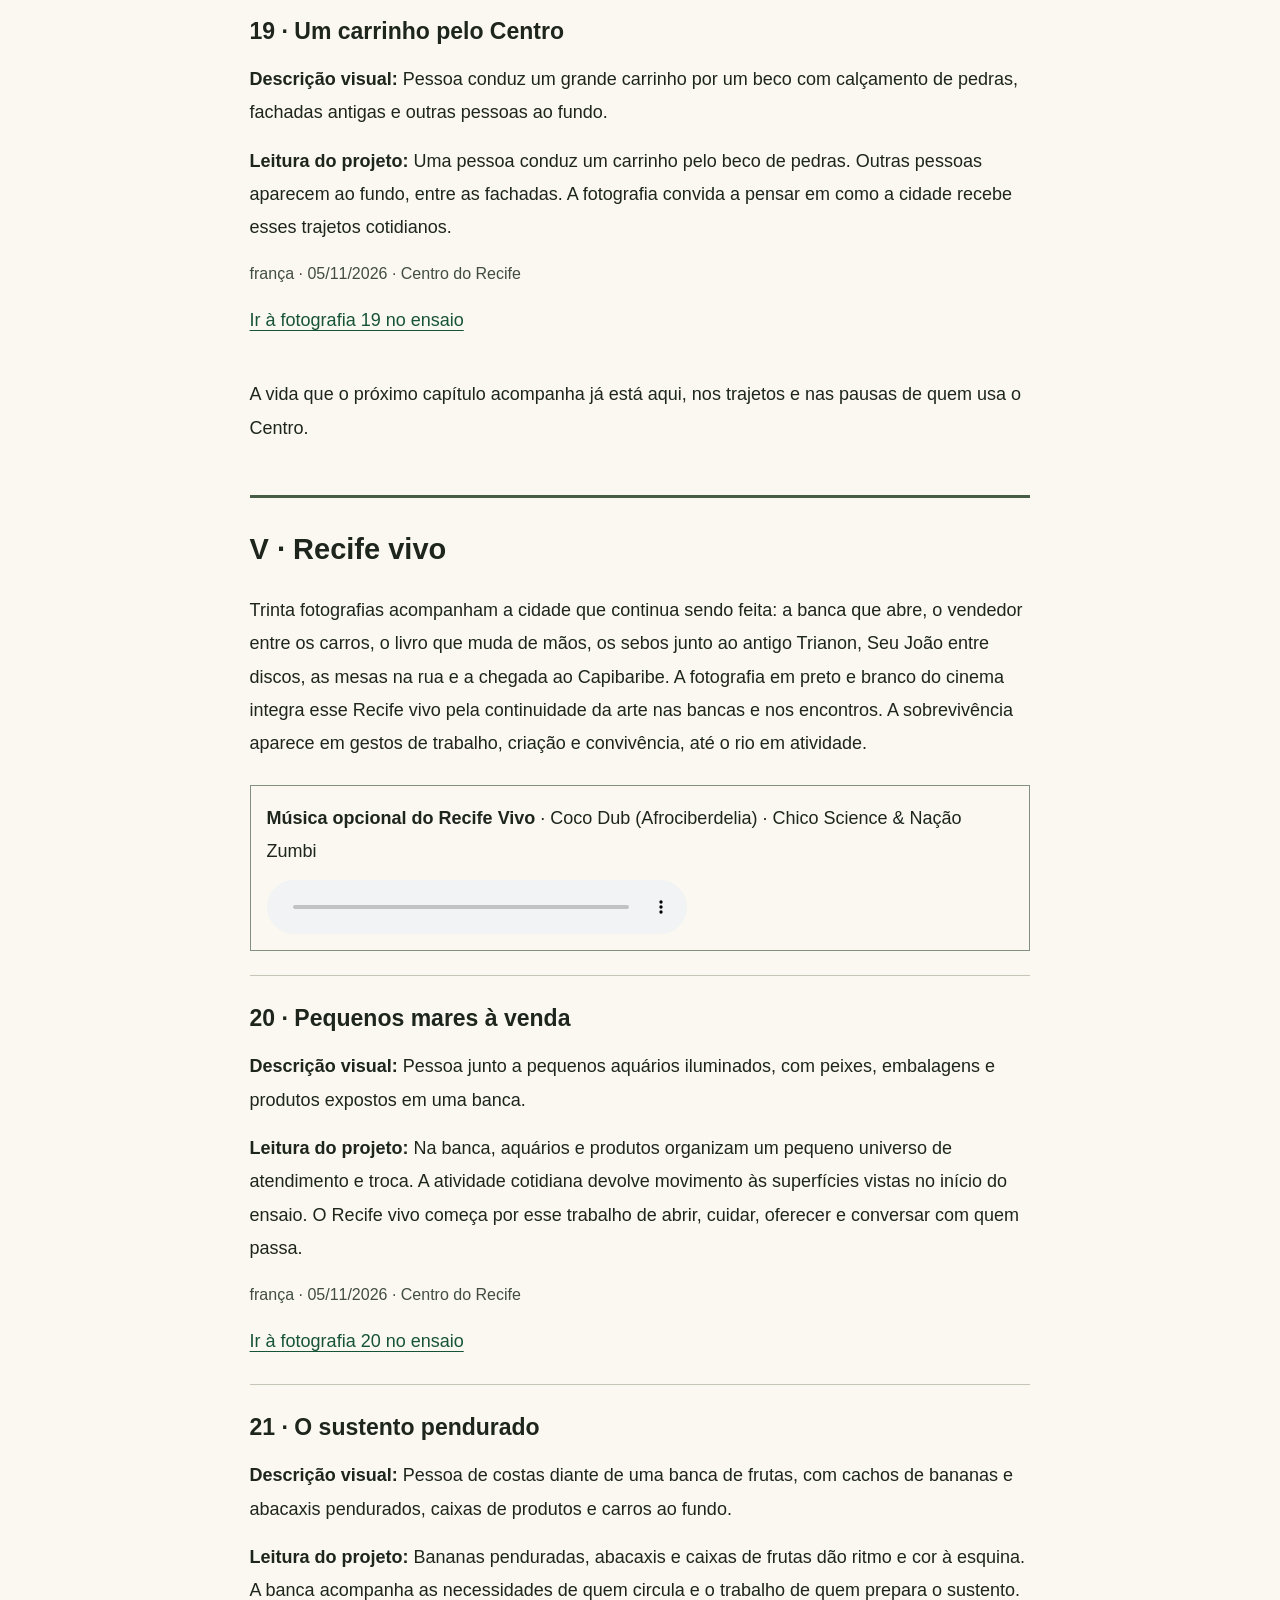
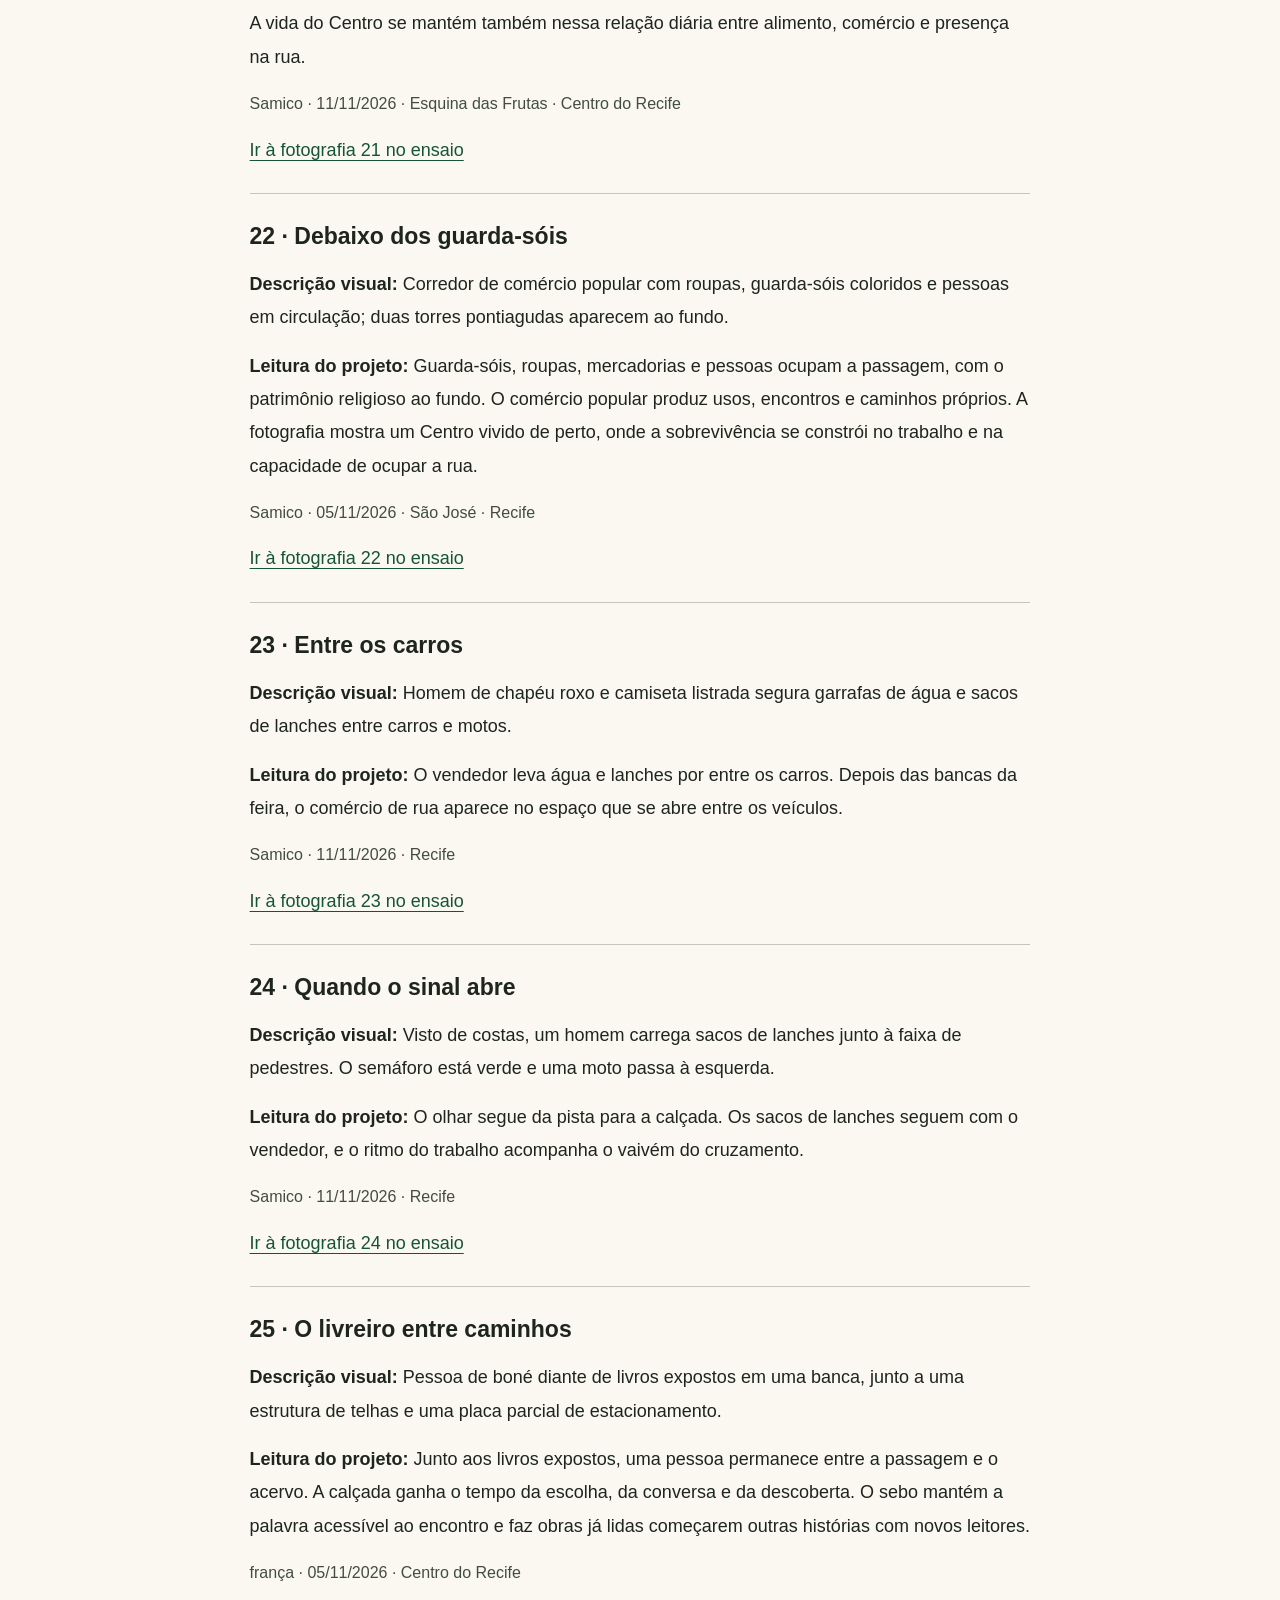
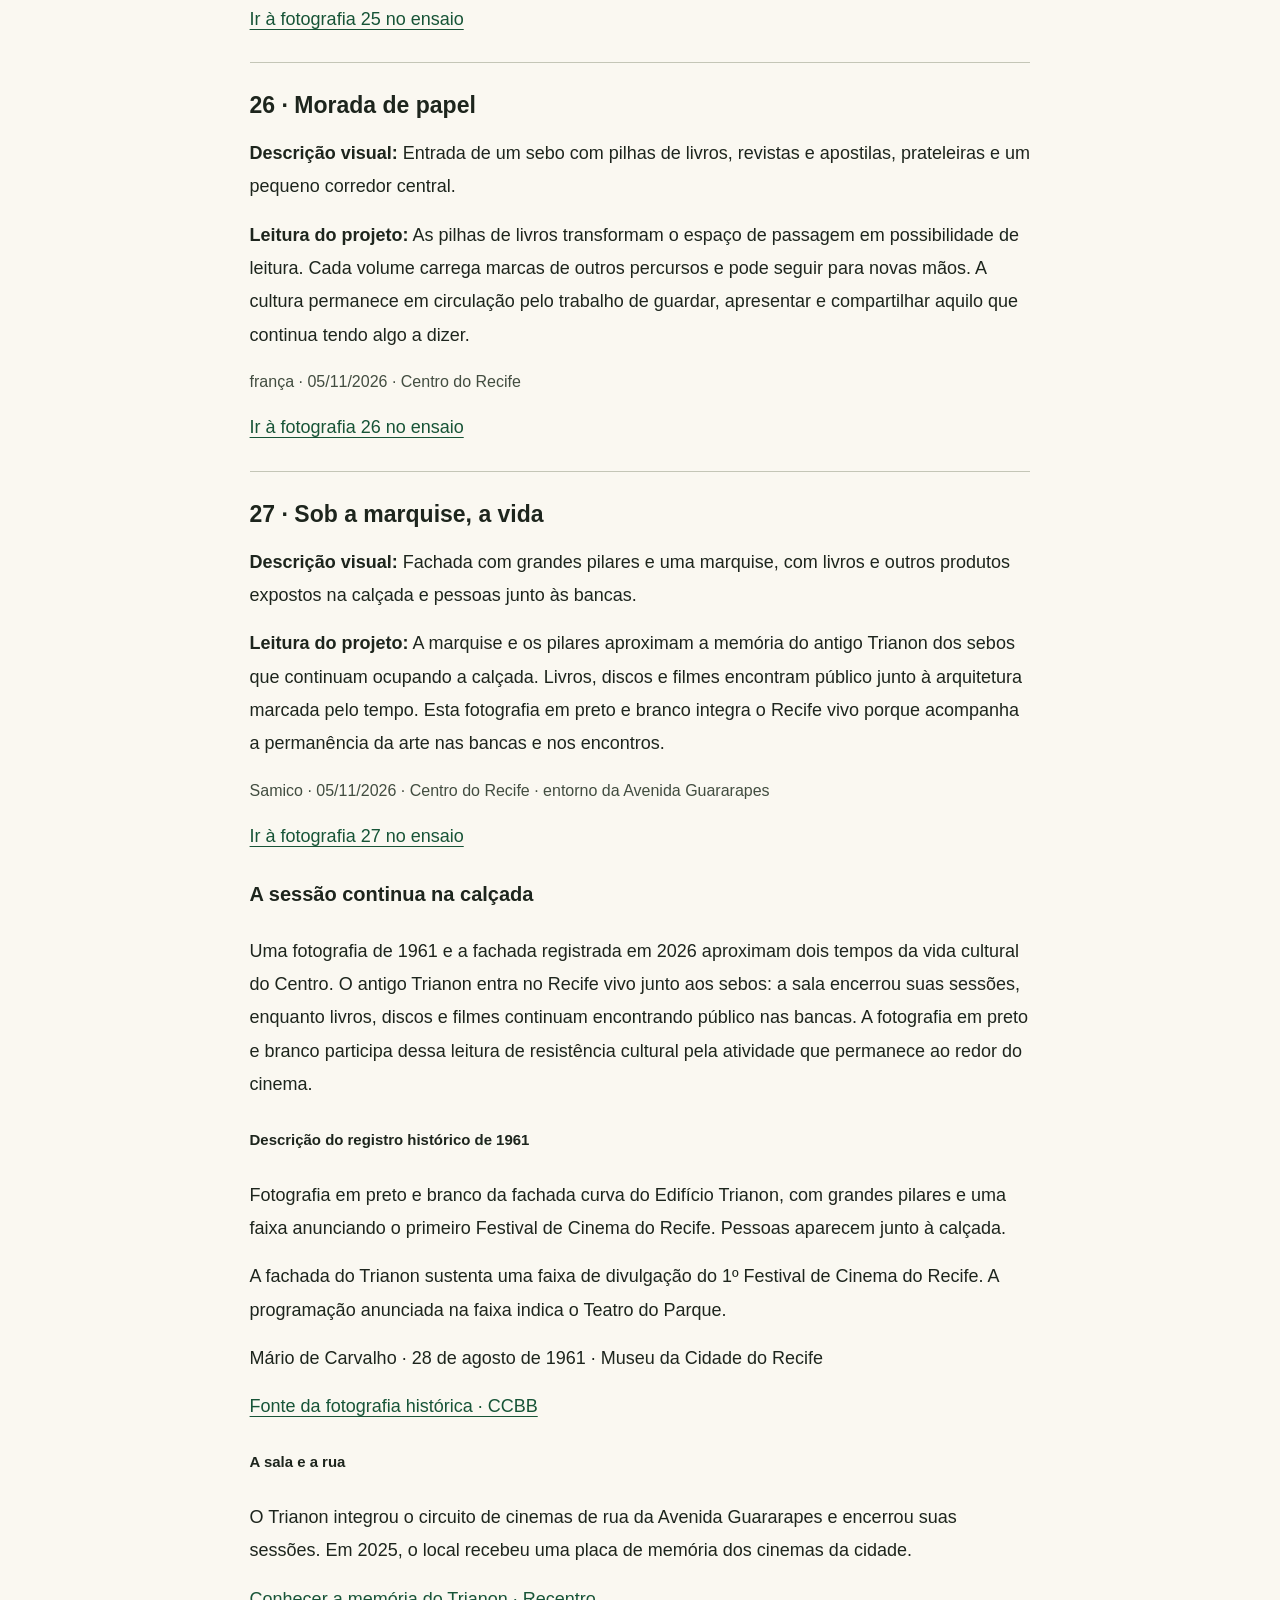
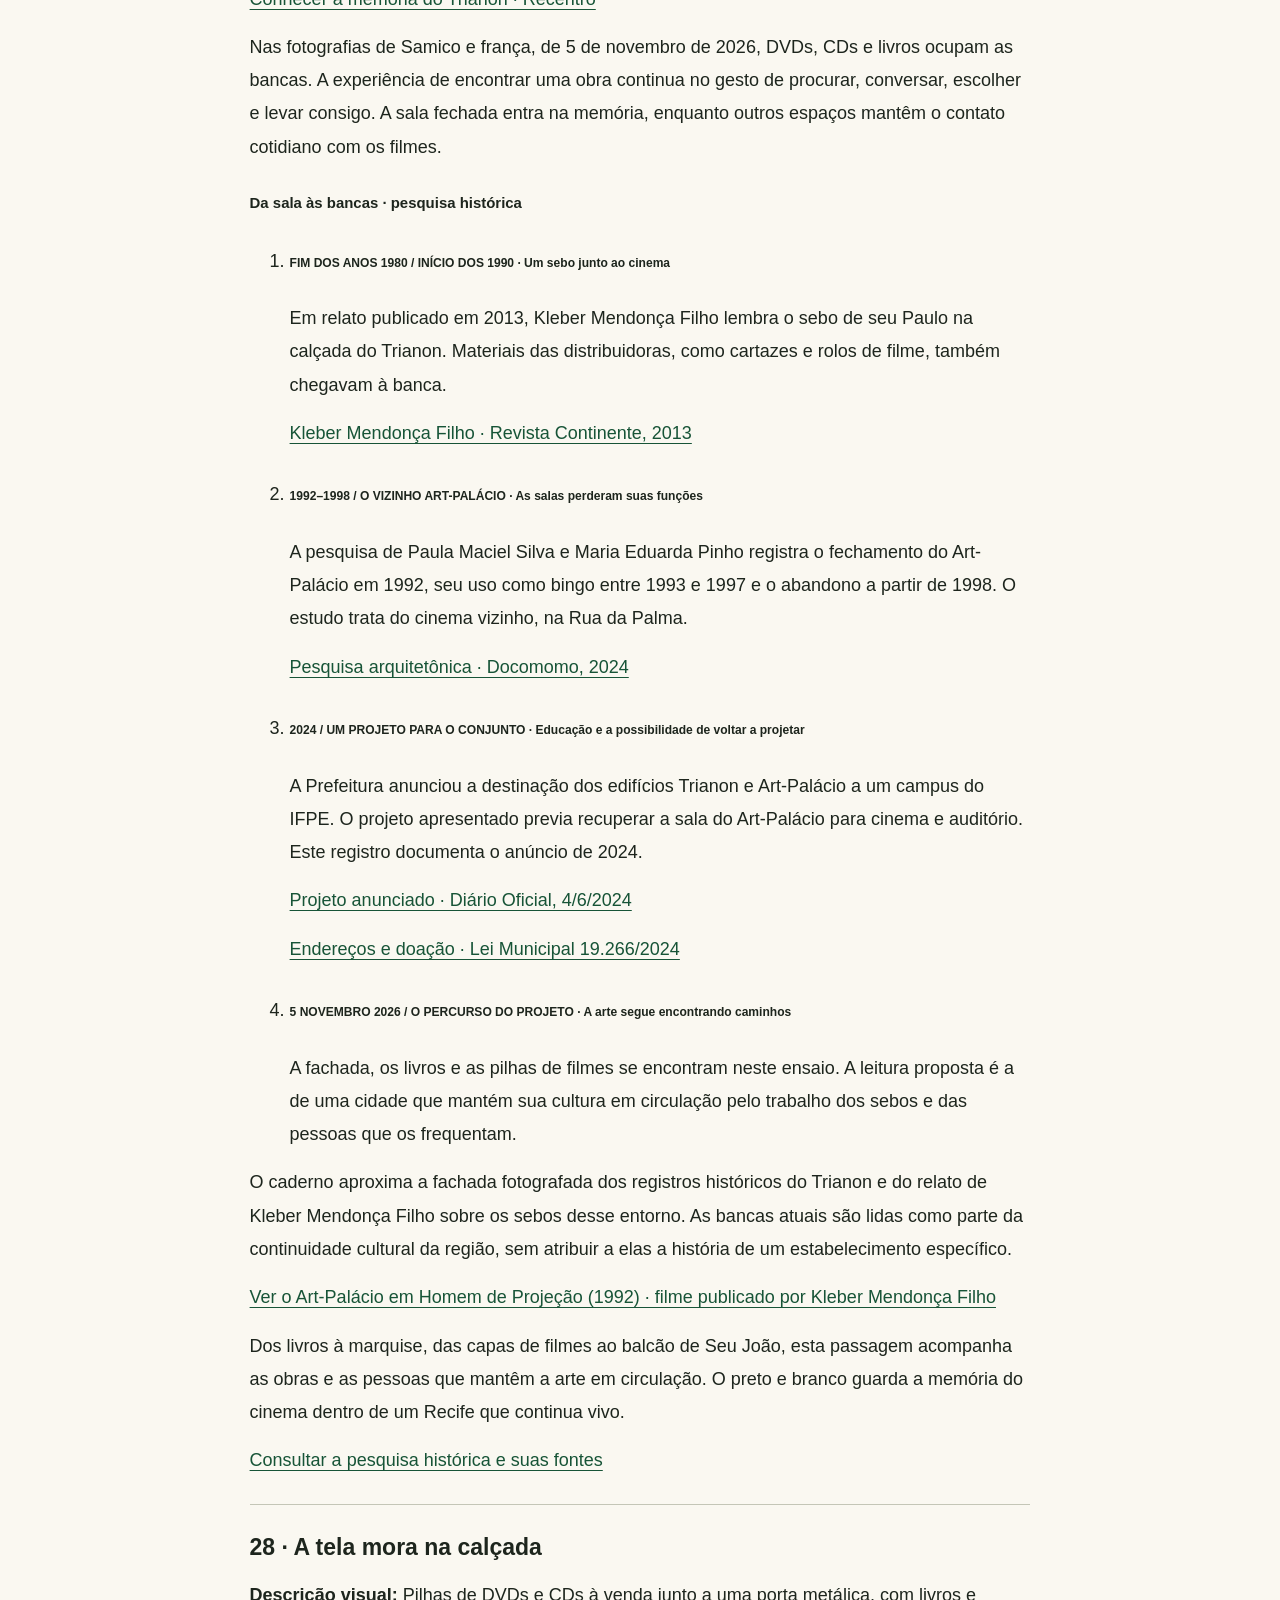
==== commit 4687423c: "Atualiza o ensaio, as trilhas e o trailer" ====
--- a/leitura.html
+++ b/leitura.html
@@ -1,5 +1,10 @@
 <!doctype html>
-<html lang="pt-BR"><head><meta charset="utf-8"><meta name="viewport" content="width=device-width,initial-scale=1"><title>O Recife sujo · percurso em texto</title><link rel="stylesheet" href="accessibility.css?v=20261112-3"></head><body class="text-reading"><header><a href="index.html">O Recife sujo · voltar ao ensaio</a><h1>Da fresta ao rio.<br>Um percurso em palavras.</h1><p>Versão integral em texto: descrições das 47 fotografias, interpretação do projeto, poema e pesquisa sobre a cidade. As descrições visuais e a leitura poética estão separadas para que você possa reconhecer o que aparece na imagem e a interpretação proposta.</p><nav aria-label="Percorrer a versão em texto"><a href="#conteudo-texto">Início do percurso</a><a href="#texto-recife-esquecido">Recife Esquecido</a><a href="#poema-texto">Poema integral</a><a href="#gentrificacao">Gentrificação</a><a href="#som-texto">Som e curta</a><a href="index.html">Voltar ao ensaio visual</a></nav><p><a href="assets/percurso-em-texto.txt" download>Baixar este conteúdo em texto simples</a></p></header><main id="conteudo-texto"><section id="texto-movimento-0" aria-labelledby="texto-titulo-0"><h2 id="texto-titulo-0">I · A pele da rua</h2><p>O percurso começa nas frestas e se aproxima das superfícies: reboco, janelas, tapumes e chão. As marcas do desgaste pedem cuidado com o patrimônio e com as calçadas de quem usa o Centro. O capítulo acompanha as condições de conservação e limpeza do espaço urbano.</p><ol start="1">
+<html lang="pt-BR"><head><meta charset="utf-8"><meta name="viewport" content="width=device-width,initial-scale=1"><title>O Recife sujo · percurso em texto</title><link rel="stylesheet" href="accessibility.css?v=20261125-1"></head><body class="text-reading"><header><a href="index.html">O Recife sujo · voltar ao ensaio</a><h1>Da fresta ao rio.<br>Um percurso em palavras.</h1><p>Versão integral em texto: descrições das 49 fotografias, interpretação do projeto, poema e pesquisa sobre a cidade. As descrições visuais e a leitura poética estão separadas para que você possa reconhecer o que aparece na imagem e a interpretação proposta.</p><nav aria-label="Percorrer a versão em texto"><a href="#conteudo-texto">Início do percurso</a><a href="#texto-recife-esquecido">Recife Esquecido</a><a href="#poema-texto">Poema integral</a><a href="#gentrificacao">Gentrificação</a><a href="#som-texto">Som e curta</a><a href="index.html">Voltar ao ensaio visual</a></nav><p><a href="assets/percurso-em-texto.txt" download>Baixar este conteúdo em texto simples</a></p></header><main id="conteudo-texto"><section id="texto-movimento-0" aria-labelledby="texto-titulo-0"><h2 id="texto-titulo-0">I · A pele da rua</h2><p>O percurso começa nas frestas e se aproxima das superfícies: reboco, janelas, tapumes e chão. As marcas do desgaste pedem cuidado com o patrimônio e com as calçadas de quem usa o Centro. O capítulo acompanha as condições de conservação e limpeza do espaço urbano.</p>
+<div class="text-music">
+<p id="som-recife-sujo"><strong>Música opcional do Recife Sujo</strong> · A Cidade · Chico Science &amp; Nação Zumbi</p>
+<audio controls preload="none" aria-labelledby="som-recife-sujo" src="assets/audio/recife-sujo-leitura.mp3">Seu navegador não oferece controles de áudio.</audio>
+</div>
+<ol start="1">
 <li><article><h3>01 · A luz pela fresta</h3><p><strong>Descrição visual:</strong> Beco em perspectiva com calçamento de pedras, parede em sombra à esquerda e fachadas descascadas ao sol à direita.</p><p><strong>Leitura do projeto:</strong> A faixa de luz abre o beco entre paredes marcadas pelo tempo. O percurso começa nesse espaço estreito, onde o contraste lembra o corte da xilogravura e convida a olhar devagar. Antes de encontrar o rio, é preciso atravessar a cidade à altura de quem caminha.</p><p class="text-photo-credit">Samico · 05/11/2026 · Centro do Recife</p><a href="index.html#foto-01">Ir à fotografia 01 no ensaio</a></article></li>
 <li><article><h3>02 · Entre paredes, um caminho</h3><p><strong>Descrição visual:</strong> Rua estreita entre edifícios altos, com paredes manchadas, marquises, carros estacionados e uma faixa de luz no pavimento.</p><p><strong>Leitura do projeto:</strong> Os edifícios estreitam o céu e deixam uma faixa de luz sobre a passagem. Janelas, marquises e paredes manchadas mostram diferentes tempos de uso do Centro. Entre volumes de concreto, a rua continua sendo caminho para quem trabalha, passa e volta.</p><p class="text-photo-credit">Samico · 11/11/2026 · Centro do Recife</p><a href="index.html#foto-02">Ir à fotografia 02 no ensaio</a></article></li>
 <li><article><h3>03 · O sono das janelas</h3><p><strong>Descrição visual:</strong> Sobrado de três pavimentos com portas e janelas fechadas, reboco descascado e vegetação junto a uma janela.</p><p><strong>Leitura do projeto:</strong> As janelas fechadas e o reboco que se desprende dão à fachada uma aparência de suspensão. A fotografia permanece diante dessa superfície para perguntar pelo cuidado que a cidade oferece ao que herdou. O desgaste também faz parte da paisagem que se aprende a reconhecer como casa.</p><p class="text-photo-credit">frança · 05/11/2026 · Centro do Recife</p><a href="index.html#foto-03">Ir à fotografia 03 no ensaio</a></article></li>
@@ -23,40 +28,52 @@
 <li><article><h3>15 · O amanhã, letra por letra</h3><p><strong>Descrição visual:</strong> Pessoa sobre uma escada encaixa letras vermelhas em um letreiro que anuncia Vicentina pede desculpas.</p><p><strong>Leitura do projeto:</strong> Um trabalhador monta o letreiro, colocando cada letra no seu lugar. A programação do cinema de rua começa também nesse gesto paciente, antes de a luz alcançar a tela. A fotografia encontra a arte no trabalho necessário para que uma nova sessão possa receber seu público.</p><p class="text-photo-credit">Samico · 05/11/2026 · Cinema São Luiz, Rua da Aurora, 175, Boa Vista.</p><a href="index.html#foto-15">Ir à fotografia 15 no ensaio</a></article></li>
 <li><article><h3>16 · Versos sob a luz</h3><p><strong>Descrição visual:</strong> Folhetos de cordel em vitrine iluminada, abaixo de painéis expositivos sobre cordel e a gravadora Rozenblit.</p><p><strong>Leitura do projeto:</strong> Cordéis e materiais do acervo se encontram no CENA, dentro do Cinema São Luiz. A palavra impressa aproxima sua memória da imagem em movimento. Esse encontro de linguagens inspira o próprio projeto: um folheto digital em que fotografia, verso e som constroem juntos uma forma de percorrer o Recife.</p><p class="text-photo-credit">frança · 05/11/2026 · Centro de Referência do Audiovisual Pernambucano, segundo pavimento do Cinema São Luiz.</p><a href="index.html#foto-16">Ir à fotografia 16 no ensaio</a></article></li>
 </ol></section>
-<section id="texto-recife-esquecido" aria-labelledby="texto-recife-esquecido-titulo"><h2 id="texto-recife-esquecido-titulo">Recife Esquecido</h2><p>Três cenas do Centro abrem uma pergunta sobre o direito à cidade. Há quem caminhe sob uma marquise, quem se sente junto a uma vitrine e quem conduza um carrinho pelo beco. O título chama atenção para o que o espaço público oferece a quem o utiliza. Calçadas que permitam circular, sombra e lugares para sentar e descansar fazem parte desse direito.</p><ol start="17">
+<section id="texto-recife-esquecido" aria-labelledby="texto-recife-esquecido-titulo"><h2 id="texto-recife-esquecido-titulo">Recife Esquecido</h2><p>Três cenas do Centro abrem uma pergunta sobre o direito à cidade. Há quem caminhe sob uma marquise, quem se sente junto a uma vitrine e quem conduza um carrinho pelo beco. O título chama atenção para o que o espaço público oferece a quem o utiliza. Calçadas que permitam circular, sombra e lugares para sentar e descansar fazem parte desse direito.</p>
+<div class="text-music">
+<p id="som-recife-esquecido"><strong>Música opcional do Recife Esquecido</strong> · As Quatro Estações · Reginaldo Rossi</p>
+<audio controls preload="none" aria-labelledby="som-recife-esquecido" src="assets/audio/recife-esquecido-leitura.mp3?v=20261125-2">Seu navegador não oferece controles de áudio.</audio>
+</div>
+<ol start="17">
 <li><article><h3>17 · Passos sob o concreto</h3><p><strong>Descrição visual:</strong> Duas pessoas, vistas de costas, caminham sob uma marquise comprida. Portas metálicas fechadas e inscrições nas paredes acompanham a calçada.</p><p><strong>Leitura do projeto:</strong> Duas pessoas seguem pela calçada sob a marquise. A passagem coberta faz parte de um trajeto cotidiano pelo Centro. A cena chama a atenção para as condições de quem percorre essas ruas a pé.</p><p class="text-photo-credit">Samico · 11/11/2026 · Centro do Recife</p><a href="index.html#foto-17">Ir à fotografia 17 no ensaio</a></article></li>
 <li><article><h3>18 · Um lugar para descansar</h3><p><strong>Descrição visual:</strong> Pessoa sentada na calçada com os joelhos recolhidos, ao lado de uma sacola, junto à parede e à vitrine de uma loja.</p><p><strong>Leitura do projeto:</strong> Uma pessoa está sentada junto à vitrine de uma loja. A cena levanta uma pergunta sobre o espaço público. Onde é possível sentar e descansar no Centro?</p><p class="text-photo-credit">Samico · 11/11/2026 · Centro do Recife</p><a href="index.html#foto-18">Ir à fotografia 18 no ensaio</a></article></li>
 <li><article><h3>19 · Um carrinho pelo Centro</h3><p><strong>Descrição visual:</strong> Pessoa conduz um grande carrinho por um beco com calçamento de pedras, fachadas antigas e outras pessoas ao fundo.</p><p><strong>Leitura do projeto:</strong> Uma pessoa conduz um carrinho pelo beco de pedras. Outras pessoas aparecem ao fundo, entre as fachadas. A fotografia convida a pensar em como a cidade recebe esses trajetos cotidianos.</p><p class="text-photo-credit">frança · 05/11/2026 · Centro do Recife</p><a href="index.html#foto-19">Ir à fotografia 19 no ensaio</a></article></li>
 </ol><p>A vida que o próximo capítulo acompanha já está aqui, nos trajetos e nas pausas de quem usa o Centro.</p></section>
-<section id="texto-movimento-4" aria-labelledby="texto-titulo-4"><h2 id="texto-titulo-4">V · Recife vivo</h2><p>Vinte e oito fotografias acompanham a cidade que continua sendo feita: a banca que abre, o livro que muda de mãos, os sebos junto ao antigo Trianon, Seu João entre discos, as mesas na rua e a chegada ao Capibaribe. A fotografia em preto e branco do cinema integra esse Recife vivo pela continuidade da arte nas bancas e nos encontros. A sobrevivência aparece em gestos de trabalho, criação e convivência, até o rio em atividade.</p><ol start="20">
+<section id="texto-movimento-4" aria-labelledby="texto-titulo-4"><h2 id="texto-titulo-4">V · Recife vivo</h2><p>Trinta fotografias acompanham a cidade que continua sendo feita: a banca que abre, o vendedor entre os carros, o livro que muda de mãos, os sebos junto ao antigo Trianon, Seu João entre discos, as mesas na rua e a chegada ao Capibaribe. A fotografia em preto e branco do cinema integra esse Recife vivo pela continuidade da arte nas bancas e nos encontros. A sobrevivência aparece em gestos de trabalho, criação e convivência, até o rio em atividade.</p>
+<div class="text-music">
+<p id="som-recife-vivo"><strong>Música opcional do Recife Vivo</strong> · Coco Dub (Afrociberdelia) · Chico Science &amp; Nação Zumbi</p>
+<audio controls preload="none" aria-labelledby="som-recife-vivo" src="assets/audio/recife-vivo-leitura.mp3?v=20261125-2">Seu navegador não oferece controles de áudio.</audio>
+</div>
+<ol start="20">
 <li><article><h3>20 · Pequenos mares à venda</h3><p><strong>Descrição visual:</strong> Pessoa junto a pequenos aquários iluminados, com peixes, embalagens e produtos expostos em uma banca.</p><p><strong>Leitura do projeto:</strong> Na banca, aquários e produtos organizam um pequeno universo de atendimento e troca. A atividade cotidiana devolve movimento às superfícies vistas no início do ensaio. O Recife vivo começa por esse trabalho de abrir, cuidar, oferecer e conversar com quem passa.</p><p class="text-photo-credit">frança · 05/11/2026 · Centro do Recife</p><a href="index.html#foto-20">Ir à fotografia 20 no ensaio</a></article></li>
 <li><article><h3>21 · O sustento pendurado</h3><p><strong>Descrição visual:</strong> Pessoa de costas diante de uma banca de frutas, com cachos de bananas e abacaxis pendurados, caixas de produtos e carros ao fundo.</p><p><strong>Leitura do projeto:</strong> Bananas penduradas, abacaxis e caixas de frutas dão ritmo e cor à esquina. A banca acompanha as necessidades de quem circula e o trabalho de quem prepara o sustento. A vida do Centro se mantém também nessa relação diária entre alimento, comércio e presença na rua.</p><p class="text-photo-credit">Samico · 11/11/2026 · Esquina das Frutas · Centro do Recife</p><a href="index.html#foto-21">Ir à fotografia 21 no ensaio</a></article></li>
 <li><article><h3>22 · Debaixo dos guarda-sóis</h3><p><strong>Descrição visual:</strong> Corredor de comércio popular com roupas, guarda-sóis coloridos e pessoas em circulação; duas torres pontiagudas aparecem ao fundo.</p><p><strong>Leitura do projeto:</strong> Guarda-sóis, roupas, mercadorias e pessoas ocupam a passagem, com o patrimônio religioso ao fundo. O comércio popular produz usos, encontros e caminhos próprios. A fotografia mostra um Centro vivido de perto, onde a sobrevivência se constrói no trabalho e na capacidade de ocupar a rua.</p><p class="text-photo-credit">Samico · 05/11/2026 · São José · Recife</p><a href="index.html#foto-22">Ir à fotografia 22 no ensaio</a></article></li>
-<li><article><h3>23 · O livreiro entre caminhos</h3><p><strong>Descrição visual:</strong> Pessoa de boné diante de livros expostos em uma banca, junto a uma estrutura de telhas e uma placa parcial de estacionamento.</p><p><strong>Leitura do projeto:</strong> Junto aos livros expostos, uma pessoa permanece entre a passagem e o acervo. A calçada ganha o tempo da escolha, da conversa e da descoberta. O sebo mantém a palavra acessível ao encontro e faz obras já lidas começarem outras histórias com novos leitores.</p><p class="text-photo-credit">frança · 05/11/2026 · Centro do Recife</p><a href="index.html#foto-23">Ir à fotografia 23 no ensaio</a></article></li>
-<li><article><h3>24 · Morada de papel</h3><p><strong>Descrição visual:</strong> Entrada de um sebo com pilhas de livros, revistas e apostilas, prateleiras e um pequeno corredor central.</p><p><strong>Leitura do projeto:</strong> As pilhas de livros transformam o espaço de passagem em possibilidade de leitura. Cada volume carrega marcas de outros percursos e pode seguir para novas mãos. A cultura permanece em circulação pelo trabalho de guardar, apresentar e compartilhar aquilo que continua tendo algo a dizer.</p><p class="text-photo-credit">frança · 05/11/2026 · Centro do Recife</p><a href="index.html#foto-24">Ir à fotografia 24 no ensaio</a></article></li>
-<li><article><h3>25 · Sob a marquise, a vida</h3><p><strong>Descrição visual:</strong> Fachada com grandes pilares e uma marquise, com livros e outros produtos expostos na calçada e pessoas junto às bancas.</p><p><strong>Leitura do projeto:</strong> A marquise e os pilares aproximam a memória do antigo Trianon dos sebos que continuam ocupando a calçada. Livros, discos e filmes encontram público junto à arquitetura marcada pelo tempo. Esta fotografia em preto e branco integra o Recife vivo porque acompanha a permanência da arte nas bancas e nos encontros.</p><p class="text-photo-credit">Samico · 05/11/2026 · Centro do Recife · entorno da Avenida Guararapes</p><a href="index.html#foto-25">Ir à fotografia 25 no ensaio</a><section id="memoria-cinema" aria-labelledby="memoria-cinema-titulo"><h4 id="memoria-cinema-titulo">A sessão continua na calçada</h4><p>Uma fotografia de 1961 e a fachada registrada em 2026 aproximam dois tempos da vida cultural do Centro. O antigo Trianon entra no Recife vivo junto aos sebos: a sala encerrou suas sessões, enquanto livros, discos e filmes continuam encontrando público nas bancas. A fotografia em preto e branco participa dessa leitura de resistência cultural pela atividade que permanece ao redor do cinema.</p><h5>Descrição do registro histórico de 1961</h5><p>Fotografia em preto e branco da fachada curva do Edifício Trianon, com grandes pilares e uma faixa anunciando o primeiro Festival de Cinema do Recife. Pessoas aparecem junto à calçada.</p><p>A fachada do Trianon sustenta uma faixa de divulgação do 1º Festival de Cinema do Recife. A programação anunciada na faixa indica o Teatro do Parque.</p><p>Mário de Carvalho · 28 de agosto de 1961 · Museu da Cidade do Recife</p><a href="https://static.ccbb.com.br/site-prod/2025/02/Catalogo-Arte-Subdesenvolvida.pdf#page=40">Fonte da fotografia histórica · CCBB</a><h5>A sala e a rua</h5><p>O Trianon integrou o circuito de cinemas de rua da Avenida Guararapes e encerrou suas sessões. Em 2025, o local recebeu uma placa de memória dos cinemas da cidade.</p><p><a href="https://recentro.recife.pe.gov.br/roteiro-dos-lugares-afetivos-dos-cinemas-de-rua-celebra-a-memoria-cinematografica-do-recife/">Conhecer a memória do Trianon · Recentro</a></p><p>Nas fotografias de Samico e frança, de 5 de novembro de 2026, DVDs, CDs e livros ocupam as bancas. A experiência de encontrar uma obra continua no gesto de procurar, conversar, escolher e levar consigo. A sala fechada entra na memória, enquanto outros espaços mantêm o contato cotidiano com os filmes.</p><h5>Da sala às bancas · pesquisa histórica</h5><ol><li><h6>FIM DOS ANOS 1980 / INÍCIO DOS 1990 · Um sebo junto ao cinema</h6><p>Em relato publicado em 2013, Kleber Mendonça Filho lembra o sebo de seu Paulo na calçada do Trianon. Materiais das distribuidoras, como cartazes e rolos de filme, também chegavam à banca.</p><p><a href="https://revistacontinente.com.br/edicoes/150/uma-central-de-cultura">Kleber Mendonça Filho · Revista Continente, 2013</a></p></li><li><h6>1992–1998 / O VIZINHO ART-PALÁCIO · As salas perderam suas funções</h6><p>A pesquisa de Paula Maciel Silva e Maria Eduarda Pinho registra o fechamento do Art-Palácio em 1992, seu uso como bingo entre 1993 e 1997 e o abandono a partir de 1998. O estudo trata do cinema vizinho, na Rua da Palma.</p><p><a href="https://static.even3.com/anais/888863.pdf?v=639023710497540574">Pesquisa arquitetônica · Docomomo, 2024</a></p></li><li><h6>2024 / UM PROJETO PARA O CONJUNTO · Educação e a possibilidade de voltar a projetar</h6><p>A Prefeitura anunciou a destinação dos edifícios Trianon e Art-Palácio a um campus do IFPE. O projeto apresentado previa recuperar a sala do Art-Palácio para cinema e auditório. Este registro documenta o anúncio de 2024.</p><p><a href="https://dome.recife.pe.gov.br/upload_dome/DO_075__04_06_2024-assinado.pdf">Projeto anunciado · Diário Oficial, 4/6/2024</a></p><p><a href="https://dome.recife.pe.gov.br/upload_dome/DO___090__02_07_2024-assinado.pdf">Endereços e doação · Lei Municipal 19.266/2024</a></p></li><li><h6>5 NOVEMBRO 2026 / O PERCURSO DO PROJETO · A arte segue encontrando caminhos</h6><p>A fachada, os livros e as pilhas de filmes se encontram neste ensaio. A leitura proposta é a de uma cidade que mantém sua cultura em circulação pelo trabalho dos sebos e das pessoas que os frequentam.</p></li></ol><p>O caderno aproxima a fachada fotografada dos registros históricos do Trianon e do relato de Kleber Mendonça Filho sobre os sebos desse entorno. As bancas atuais são lidas como parte da continuidade cultural da região, sem atribuir a elas a história de um estabelecimento específico.</p><p><a href="https://vimeo.com/10147776">Ver o Art-Palácio em Homem de Projeção (1992) · filme publicado por Kleber Mendonça Filho</a></p><p>Dos livros à marquise, das capas de filmes ao balcão de Seu João, esta passagem acompanha as obras e as pessoas que mantêm a arte em circulação. O preto e branco guarda a memória do cinema dentro de um Recife que continua vivo.</p><a href="index.html#cinema-na-calcada">Consultar a pesquisa histórica e suas fontes</a></section></article></li>
-<li><article><h3>26 · A tela mora na calçada</h3><p><strong>Descrição visual:</strong> Pilhas de DVDs e CDs à venda junto a uma porta metálica, com livros e pequenos enfeites expostos.</p><p><strong>Leitura do projeto:</strong> Capas de DVDs, CDs, livros e pequenos objetos dividem a banca. Depois da memória do Trianon, o percurso encontra filmes disponíveis em outro suporte, ao alcance de quem para para olhar. A relação com as imagens continua pela escolha, pela conversa e pela troca nas calçadas.</p><p class="text-photo-credit">frança · 05/11/2026 · Centro do Recife · entorno da Avenida Guararapes</p><a href="index.html#foto-26">Ir à fotografia 26 no ensaio</a></article></li>
-<li><article><h3>27 · A porta tem som</h3><p><strong>Descrição visual:</strong> Porta de vidro com cartazes de rock, uma imagem de perfil com um réptil sobre a cabeça, anúncios e pequenos impressos musicais.</p><p><strong>Leitura do projeto:</strong> A entrada da loja já apresenta um repertório: capas, cartazes e lembranças musicais dividem a superfície. Antes de qualquer disco tocar, o olhar reconhece referências e encontra outras. A porta prepara o encontro com um espaço em que a música é também objeto, memória e conversa.</p><p class="text-photo-credit">Samico · 11/11/2026 · Centro do Recife</p><a href="index.html#foto-27">Ir à fotografia 27 no ensaio</a></article></li>
-<li><article><h3>28 · Seu João, guardião de encontros</h3><p><strong>Descrição visual:</strong> Seu João organiza discos no balcão de uma loja, cercado por capas de CDs, cartazes e imagens de músicos.</p><p><strong>Leitura do projeto:</strong> Seu João organiza os discos no balcão, cercado por capas e imagens de diferentes repertórios. A fotografia acompanha o gesto de lidar com o acervo, aproximando a permanência da música de um trabalho cotidiano. A cultura encontra continuidade nas pessoas que a colocam novamente em circulação.</p><p class="text-photo-credit">frança · 11/11/2026 · Centro do Recife</p><a href="index.html#foto-28">Ir à fotografia 28 no ensaio</a></article></li>
-<li><article><h3>29 · O sorriso de Seu João</h3><p><strong>Descrição visual:</strong> Seu João sorri e ergue uma das mãos, atrás do balcão de uma loja de discos com estantes de CDs ao fundo.</p><p><strong>Leitura do projeto:</strong> O sorriso de Seu João dá ao acervo uma presença próxima. Depois do plano do balcão, o retrato faz o percurso parar diante de quem participa desse encontro com a música. Entre discos, gestos e conversa, o Recife vivo ganha um rosto e uma forma de acolher.</p><p class="text-photo-credit">frança · 11/11/2026 · Centro do Recife</p><a href="index.html#foto-29">Ir à fotografia 29 no ensaio</a></article></li>
-<li><article><h3>30 · Um olhar dentro do outro</h3><p><strong>Descrição visual:</strong> Uma pessoa fotografa outra no corredor da Casa da Cultura, sob uma bandeira de cinquenta anos do espaço.</p><p><strong>Leitura do projeto:</strong> Uma pessoa observa e produz uma nova imagem dentro da Casa da Cultura. O patrimônio participa de uma experiência presente, feita de olhares, conversas e descobertas. A fotografia recorda que os lugares culturais continuam vivos quando recebem pessoas capazes de criar outras relações com eles.</p><p class="text-photo-credit">frança · 05/11/2026 · Casa da Cultura de Pernambuco, Rua Floriano Peixoto, 95, Santo Antônio.</p><a href="index.html#foto-30">Ir à fotografia 30 no ensaio</a></article></li>
-<li><article><h3>31 · A memória gira</h3><p><strong>Descrição visual:</strong> Rolos de película e mecanismo de projeção ocupam uma sala com outros equipamentos de cinema.</p><p><strong>Leitura do projeto:</strong> O equipamento de projeção aproxima o cinema de sua matéria: engrenagens, luz e trabalho. A memória da imagem em movimento também habita as máquinas e os gestos que tornaram cada sessão possível. Neste percurso, o objeto liga a história da exibição à vontade de continuar mostrando filmes.</p><p class="text-photo-credit">frança · 05/11/2026 · Recife · memória da projeção cinematográfica</p><a href="index.html#foto-31">Ir à fotografia 31 no ensaio</a></article></li>
-<li><article><h3>32 · A rua aprende a sonhar</h3><p><strong>Descrição visual:</strong> Pessoa com um cachorro diante de fachada colorida com o nome Aurora Filmes, uma película e uma claquete pintadas.</p><p><strong>Leitura do projeto:</strong> O mural ligado ao audiovisual ocupa a fachada da Aurora Filmes e encontra a passagem cotidiana da rua. A escola informa oferecer cursos gratuitos. A imagem aproxima a circulação da arte da formação de quem poderá criar outros registros, outras histórias e outros olhares sobre a cidade.</p><p class="text-photo-credit">Samico · 05/11/2026 · Aurora Filmes, Rua da Aurora, 987, Santo Amaro.</p><a href="index.html#foto-32">Ir à fotografia 32 no ensaio</a></article></li>
-<li><article><h3>33 · O canto sobe o concreto</h3><p><strong>Descrição visual:</strong> Prédio da Prefeitura do Recife com grande mural de Luiz Gonzaga tocando sanfona na lateral, acima das árvores.</p><p><strong>Leitura do projeto:</strong> O mural de Luiz Gonzaga, criado por Eduardo Kobra, se ergue na lateral da Prefeitura. Visto na paisagem do rio, o retrato aproxima a memória musical da escala dos edifícios. A arte participa do horizonte cotidiano e oferece uma referência compartilhada a quem atravessa suas margens.</p><p class="text-photo-credit">frança · 05/11/2026 · Mural na Prefeitura do Recife · Cais do Apolo</p><a href="index.html#foto-33">Ir à fotografia 33 no ensaio</a></article></li>
-<li><article><h3>34 · Primavera de balcão</h3><p><strong>Descrição visual:</strong> Flores coloridas e pequenos arranjos ocupam prateleiras e expositores na entrada de uma floricultura.</p><p><strong>Leitura do projeto:</strong> Flores ocupam o balcão e a entrada, fazendo a cor avançar sobre o caminho de quem passa. O comércio encontra o afeto nos gestos de escolher, oferecer e levar consigo. A sobrevivência da cidade também se faz nesses pequenos rituais que dão lugar ao cuidado entre pessoas.</p><p class="text-photo-credit">frança · 05/11/2026 · Floricultura Pernambucana · Recife</p><a href="index.html#foto-34">Ir à fotografia 34 no ensaio</a></article></li>
-<li><article><h3>35 · A conversa ocupa a rua</h3><p><strong>Descrição visual:</strong> Rua estreita de pedras entre edifícios, com bares, mesas e cadeiras plásticas, pessoas sentadas e vasos com plantas ao longo da passagem.</p><p><strong>Leitura do projeto:</strong> Mesas e cadeiras levam a conversa para o espaço entre os edifícios. Sentar, comer e permanecer mudam o ritmo da passagem. O Centro se torna lugar de convivência quando a rotina abre tempo para a companhia e quando a rua pode receber outros usos além da pressa.</p><p class="text-photo-credit">Samico · 11/11/2026 · Centro do Recife</p><a href="index.html#foto-35">Ir à fotografia 35 no ensaio</a></article></li>
-<li><article><h3>36 · O tempo senta à mesa</h3><p><strong>Descrição visual:</strong> Pessoa de cabelos brancos sentada em uma cadeira, segurando os óculos junto ao peito, ao lado de uma mesa branca com uma garrafa de água.</p><p><strong>Leitura do projeto:</strong> Uma pessoa segura os óculos junto à mesa, entre objetos simples e uma parede de cor quente. A pausa oferece ao percurso outra medida de tempo. A cidade também acontece na atenção de um gesto, na possibilidade de descansar e na presença de quem permanece.</p><p class="text-photo-credit">Samico · 11/11/2026 · Centro do Recife</p><a href="index.html#foto-36">Ir à fotografia 36 no ensaio</a></article></li>
-<li><article><h3>37 · Brinde ao azul</h3><p><strong>Descrição visual:</strong> Duas pessoas posam sentadas a uma mesa vermelha com copos e bebidas diante de uma parede azul; uma faz um sinal de positivo e outra ergue o dedo médio.</p><p><strong>Leitura do projeto:</strong> Duas pessoas dividem a mesa diante de uma parede azul. O encontro aproxima a vida urbana dos vínculos que se constroem no cotidiano. Entre trabalho e travessia, há também o tempo de estar junto: uma forma de ocupar a cidade e de fazer dela um lugar compartilhado.</p><p class="text-photo-credit">frança · 05/11/2026 · Centro do Recife</p><a href="index.html#foto-37">Ir à fotografia 37 no ensaio</a></article></li>
-<li><article><h3>38 · Nós, na cor da rua</h3><p><strong>Descrição visual:</strong> Duas pessoas posam diante de um mural colorido com um grande rosto de chapéu e uma fileira de casas pintadas.</p><p><strong>Leitura do projeto:</strong> Duas pessoas posam diante do mural e fazem da fotografia um encontro com a pintura da rua. A cor reúne a imagem já existente e o gesto de criar outro registro. O Recife vivo aparece nessa capacidade de produzir presença, afeto e memória a partir do espaço comum.</p><p class="text-photo-credit">Samico · 05/11/2026 · Centro do Recife</p><a href="index.html#foto-38">Ir à fotografia 38 no ensaio</a></article></li>
-<li><article><h3>39 · O passo é coletivo</h3><p><strong>Descrição visual:</strong> Pessoas atravessam uma via, incluindo uma pessoa em cadeira de rodas acompanhada por outra; há carros, ônibus, árvores e uma fachada com inscrições ao fundo.</p><p><strong>Leitura do projeto:</strong> Pessoas atravessam a rua, entre elas uma pessoa em cadeira de rodas acompanhada por outra. O movimento dá escala humana aos edifícios e aos veículos. Uma cidade viva precisa oferecer condições de circulação e participação para que diferentes corpos possam alcançar e ocupar seus espaços.</p><p class="text-photo-credit">Samico · 05/11/2026 · Centro do Recife</p><a href="index.html#foto-39">Ir à fotografia 39 no ensaio</a></article></li>
-<li><article><h3>40 · A cidade atravessa</h3><p><strong>Descrição visual:</strong> Ponte de concreto com lateral vermelha sobre o Capibaribe, com ônibus e pedestres, margem baixa em primeiro plano e uma cúpula entre os telhados ao fundo.</p><p><strong>Leitura do projeto:</strong> Ônibus e pessoas cruzam o rio enquanto a margem aparece em primeiro plano. A ponte reúne trajetos de trabalho, retorno e encontro. Ao conduzir o olhar da rua à água, a fotografia mostra o Recife como uma cidade feita também das ligações entre suas partes.</p><p class="text-photo-credit">Samico · 11/11/2026 · Rio Capibaribe · Centro do Recife</p><a href="index.html#foto-40">Ir à fotografia 40 no ensaio</a></article></li>
-<li><article><h3>41 · A pressa atravessa o rio</h3><p><strong>Descrição visual:</strong> Pessoas caminham na calçada de uma ponte, diante de ônibus e edifícios. O letreiro do Cinema São Luiz aparece à esquerda.</p><p><strong>Leitura do projeto:</strong> Pessoas e ônibus atravessam a Ponte Duarte Coelho em direção aos edifícios da Conde da Boa Vista. O deslocamento cotidiano encontra a escala do Centro e aproxima suas margens. A travessia leva adiante o percurso: a cidade continua em cada ida e em cada volta.</p><p class="text-photo-credit">Samico · 05/11/2026 · Ponte Duarte Coelho, voltada para a Avenida Conde da Boa Vista.</p><a href="index.html#foto-41">Ir à fotografia 41 no ensaio</a></article></li>
-<li><article><h3>42 · O verde guarda a água</h3><p><strong>Descrição visual:</strong> Vegetação densa e raízes junto a um trecho de água com reflexos, em uma imagem vertical do mangue.</p><p><strong>Leitura do projeto:</strong> Água, raízes e reflexos formam um espaço de vida entre as construções da cidade. O mangue pede outro tempo de observação, mais próximo daquilo que cresce e se renova. O percurso encontra nele uma presença viva que participa da paisagem e da imaginação cultural do Recife.</p><p class="text-photo-credit">Samico · 05/11/2026 · Mangue · Recife</p><a href="index.html#foto-42">Ir à fotografia 42 no ensaio</a></article></li>
-<li><article><h3>43 · A lama inventa raízes</h3><p><strong>Descrição visual:</strong> Raízes e pequenas plantas emergem do solo lodoso entre troncos, galhos e manchas de luz.</p><p><strong>Leitura do projeto:</strong> Pequenas folhas surgem entre raízes expostas e troncos sobre a lama. O enquadramento se aproxima do que cresce junto ao chão e transforma a ideia de sujeira em outra leitura da matéria. Aqui, o mangue faz aparecer processos de vida, continuidade e renovação.</p><p class="text-photo-credit">Samico · 05/11/2026 · Mangue às margens do Capibaribe · Recife</p><a href="index.html#foto-43">Ir à fotografia 43 no ensaio</a></article></li>
-<li><article><h3>44 · O rio ainda reúne</h3><p><strong>Descrição visual:</strong> Pessoas sentadas e em pé na ponta de um píer no Capibaribe, com vegetação e o prédio da Prefeitura com mural ao fundo.</p><p><strong>Leitura do projeto:</strong> Pessoas se reúnem junto ao Capibaribe, com o mural da Prefeitura na outra margem. O rio entra no cotidiano como lugar de permanência e companhia. A paisagem deixa de ser apenas vista distante e passa a acolher encontros que mantêm a cidade em uso.</p><p class="text-photo-credit">Samico · 05/11/2026 · Rio Capibaribe · vista para a Prefeitura do Recife</p><a href="index.html#foto-44">Ir à fotografia 44 no ensaio</a></article></li>
-<li><article><h3>45 · Onde a margem abraça</h3><p><strong>Descrição visual:</strong> Pessoas sentadas e em pé em um píer de madeira, cercado por vegetação nas margens de um rio.</p><p><strong>Leitura do projeto:</strong> A passagem de madeira avança em direção à água e recebe pessoas sentadas e em movimento. Entre as árvores, o espaço se abre para a pausa e para a conversa. Aproximar-se do rio é também encontrar outras maneiras de estar no Recife e compartilhar suas margens.</p><p class="text-photo-credit">Samico · 05/11/2026 · Rio Capibaribe · Recife</p><a href="index.html#foto-45">Ir à fotografia 45 no ensaio</a></article></li>
-<li><article><h3>46 · O rio continua ocupado</h3><p><strong>Descrição visual:</strong> Pessoa com chapéu organizando uma rede em uma canoa vermelha, com duas pequenas embarcações a remo atrás e uma ponte verde-azulada na parte superior da imagem.</p><p><strong>Leitura do projeto:</strong> Uma pessoa organiza a rede na canoa; ao fundo, remadores atravessam a água sob a ponte. Trabalho, prática esportiva e circulação compõem diferentes usos do mesmo rio. O percurso chega ao Capibaribe em atividade, onde a vida se mantém pelos gestos de quem o ocupa.</p><p class="text-photo-credit">frança · 11/11/2026 · Rio Capibaribe · Centro do Recife</p><a href="index.html#foto-46">Ir à fotografia 46 no ensaio</a></article></li>
-<li><article><h3>47 · Até aqui, seguimos</h3><p><strong>Descrição visual:</strong> Canoa vermelha vista de lado, com uma pessoa inclinada em seu interior, motor na ponta e a inscrição Até aqui nos ajudou o Senhor na lateral; uma pequena embarcação a remo aparece ao fundo.</p><p><strong>Leitura do projeto:</strong> A vista lateral da canoa revela a frase pintada no casco enquanto uma pessoa trabalha em seu interior. A fotografia encerra o ensaio com uma ação ainda em curso. O Recife segue vivo nessa continuidade: no sustento, nos vínculos e no direito de fazer parte da cidade.</p><p class="text-photo-credit">frança · 11/11/2026 · Rio Capibaribe · Centro do Recife</p><a href="index.html#foto-47">Ir à fotografia 47 no ensaio</a></article></li>
+<li><article><h3>23 · Entre os carros</h3><p><strong>Descrição visual:</strong> Homem de chapéu roxo e camiseta listrada segura garrafas de água e sacos de lanches entre carros e motos.</p><p><strong>Leitura do projeto:</strong> O vendedor leva água e lanches por entre os carros. Depois das bancas da feira, o comércio de rua aparece no espaço que se abre entre os veículos.</p><p class="text-photo-credit">Samico · 11/11/2026 · Recife</p><a href="index.html#foto-23">Ir à fotografia 23 no ensaio</a></article></li>
+<li><article><h3>24 · Quando o sinal abre</h3><p><strong>Descrição visual:</strong> Visto de costas, um homem carrega sacos de lanches junto à faixa de pedestres. O semáforo está verde e uma moto passa à esquerda.</p><p><strong>Leitura do projeto:</strong> O olhar segue da pista para a calçada. Os sacos de lanches seguem com o vendedor, e o ritmo do trabalho acompanha o vaivém do cruzamento.</p><p class="text-photo-credit">Samico · 11/11/2026 · Recife</p><a href="index.html#foto-24">Ir à fotografia 24 no ensaio</a></article></li>
+<li><article><h3>25 · O livreiro entre caminhos</h3><p><strong>Descrição visual:</strong> Pessoa de boné diante de livros expostos em uma banca, junto a uma estrutura de telhas e uma placa parcial de estacionamento.</p><p><strong>Leitura do projeto:</strong> Junto aos livros expostos, uma pessoa permanece entre a passagem e o acervo. A calçada ganha o tempo da escolha, da conversa e da descoberta. O sebo mantém a palavra acessível ao encontro e faz obras já lidas começarem outras histórias com novos leitores.</p><p class="text-photo-credit">frança · 05/11/2026 · Centro do Recife</p><a href="index.html#foto-25">Ir à fotografia 25 no ensaio</a></article></li>
+<li><article><h3>26 · Morada de papel</h3><p><strong>Descrição visual:</strong> Entrada de um sebo com pilhas de livros, revistas e apostilas, prateleiras e um pequeno corredor central.</p><p><strong>Leitura do projeto:</strong> As pilhas de livros transformam o espaço de passagem em possibilidade de leitura. Cada volume carrega marcas de outros percursos e pode seguir para novas mãos. A cultura permanece em circulação pelo trabalho de guardar, apresentar e compartilhar aquilo que continua tendo algo a dizer.</p><p class="text-photo-credit">frança · 05/11/2026 · Centro do Recife</p><a href="index.html#foto-26">Ir à fotografia 26 no ensaio</a></article></li>
+<li><article><h3>27 · Sob a marquise, a vida</h3><p><strong>Descrição visual:</strong> Fachada com grandes pilares e uma marquise, com livros e outros produtos expostos na calçada e pessoas junto às bancas.</p><p><strong>Leitura do projeto:</strong> A marquise e os pilares aproximam a memória do antigo Trianon dos sebos que continuam ocupando a calçada. Livros, discos e filmes encontram público junto à arquitetura marcada pelo tempo. Esta fotografia em preto e branco integra o Recife vivo porque acompanha a permanência da arte nas bancas e nos encontros.</p><p class="text-photo-credit">Samico · 05/11/2026 · Centro do Recife · entorno da Avenida Guararapes</p><a href="index.html#foto-27">Ir à fotografia 27 no ensaio</a><section id="memoria-cinema" aria-labelledby="memoria-cinema-titulo"><h4 id="memoria-cinema-titulo">A sessão continua na calçada</h4><p>Uma fotografia de 1961 e a fachada registrada em 2026 aproximam dois tempos da vida cultural do Centro. O antigo Trianon entra no Recife vivo junto aos sebos: a sala encerrou suas sessões, enquanto livros, discos e filmes continuam encontrando público nas bancas. A fotografia em preto e branco participa dessa leitura de resistência cultural pela atividade que permanece ao redor do cinema.</p><h5>Descrição do registro histórico de 1961</h5><p>Fotografia em preto e branco da fachada curva do Edifício Trianon, com grandes pilares e uma faixa anunciando o primeiro Festival de Cinema do Recife. Pessoas aparecem junto à calçada.</p><p>A fachada do Trianon sustenta uma faixa de divulgação do 1º Festival de Cinema do Recife. A programação anunciada na faixa indica o Teatro do Parque.</p><p>Mário de Carvalho · 28 de agosto de 1961 · Museu da Cidade do Recife</p><a href="https://static.ccbb.com.br/site-prod/2025/02/Catalogo-Arte-Subdesenvolvida.pdf#page=40">Fonte da fotografia histórica · CCBB</a><h5>A sala e a rua</h5><p>O Trianon integrou o circuito de cinemas de rua da Avenida Guararapes e encerrou suas sessões. Em 2025, o local recebeu uma placa de memória dos cinemas da cidade.</p><p><a href="https://recentro.recife.pe.gov.br/roteiro-dos-lugares-afetivos-dos-cinemas-de-rua-celebra-a-memoria-cinematografica-do-recife/">Conhecer a memória do Trianon · Recentro</a></p><p>Nas fotografias de Samico e frança, de 5 de novembro de 2026, DVDs, CDs e livros ocupam as bancas. A experiência de encontrar uma obra continua no gesto de procurar, conversar, escolher e levar consigo. A sala fechada entra na memória, enquanto outros espaços mantêm o contato cotidiano com os filmes.</p><h5>Da sala às bancas · pesquisa histórica</h5><ol><li><h6>FIM DOS ANOS 1980 / INÍCIO DOS 1990 · Um sebo junto ao cinema</h6><p>Em relato publicado em 2013, Kleber Mendonça Filho lembra o sebo de seu Paulo na calçada do Trianon. Materiais das distribuidoras, como cartazes e rolos de filme, também chegavam à banca.</p><p><a href="https://revistacontinente.com.br/edicoes/150/uma-central-de-cultura">Kleber Mendonça Filho · Revista Continente, 2013</a></p></li><li><h6>1992–1998 / O VIZINHO ART-PALÁCIO · As salas perderam suas funções</h6><p>A pesquisa de Paula Maciel Silva e Maria Eduarda Pinho registra o fechamento do Art-Palácio em 1992, seu uso como bingo entre 1993 e 1997 e o abandono a partir de 1998. O estudo trata do cinema vizinho, na Rua da Palma.</p><p><a href="https://static.even3.com/anais/888863.pdf?v=639023710497540574">Pesquisa arquitetônica · Docomomo, 2024</a></p></li><li><h6>2024 / UM PROJETO PARA O CONJUNTO · Educação e a possibilidade de voltar a projetar</h6><p>A Prefeitura anunciou a destinação dos edifícios Trianon e Art-Palácio a um campus do IFPE. O projeto apresentado previa recuperar a sala do Art-Palácio para cinema e auditório. Este registro documenta o anúncio de 2024.</p><p><a href="https://dome.recife.pe.gov.br/upload_dome/DO_075__04_06_2024-assinado.pdf">Projeto anunciado · Diário Oficial, 4/6/2024</a></p><p><a href="https://dome.recife.pe.gov.br/upload_dome/DO___090__02_07_2024-assinado.pdf">Endereços e doação · Lei Municipal 19.266/2024</a></p></li><li><h6>5 NOVEMBRO 2026 / O PERCURSO DO PROJETO · A arte segue encontrando caminhos</h6><p>A fachada, os livros e as pilhas de filmes se encontram neste ensaio. A leitura proposta é a de uma cidade que mantém sua cultura em circulação pelo trabalho dos sebos e das pessoas que os frequentam.</p></li></ol><p>O caderno aproxima a fachada fotografada dos registros históricos do Trianon e do relato de Kleber Mendonça Filho sobre os sebos desse entorno. As bancas atuais são lidas como parte da continuidade cultural da região, sem atribuir a elas a história de um estabelecimento específico.</p><p><a href="https://vimeo.com/10147776">Ver o Art-Palácio em Homem de Projeção (1992) · filme publicado por Kleber Mendonça Filho</a></p><p>Dos livros à marquise, das capas de filmes ao balcão de Seu João, esta passagem acompanha as obras e as pessoas que mantêm a arte em circulação. O preto e branco guarda a memória do cinema dentro de um Recife que continua vivo.</p><a href="index.html#cinema-na-calcada">Consultar a pesquisa histórica e suas fontes</a></section></article></li>
+<li><article><h3>28 · A tela mora na calçada</h3><p><strong>Descrição visual:</strong> Pilhas de DVDs e CDs à venda junto a uma porta metálica, com livros e pequenos enfeites expostos.</p><p><strong>Leitura do projeto:</strong> Capas de DVDs, CDs, livros e pequenos objetos dividem a banca. Depois da memória do Trianon, o percurso encontra filmes disponíveis em outro suporte, ao alcance de quem para para olhar. A relação com as imagens continua pela escolha, pela conversa e pela troca nas calçadas.</p><p class="text-photo-credit">frança · 05/11/2026 · Centro do Recife · entorno da Avenida Guararapes</p><a href="index.html#foto-28">Ir à fotografia 28 no ensaio</a></article></li>
+<li><article><h3>29 · A porta tem som</h3><p><strong>Descrição visual:</strong> Porta de vidro com cartazes de rock, uma imagem de perfil com um réptil sobre a cabeça, anúncios e pequenos impressos musicais.</p><p><strong>Leitura do projeto:</strong> A entrada da loja já apresenta um repertório: capas, cartazes e lembranças musicais dividem a superfície. Antes de qualquer disco tocar, o olhar reconhece referências e encontra outras. A porta prepara o encontro com um espaço em que a música é também objeto, memória e conversa.</p><p class="text-photo-credit">Samico · 11/11/2026 · Centro do Recife</p><a href="index.html#foto-29">Ir à fotografia 29 no ensaio</a></article></li>
+<li><article><h3>30 · Seu João, guardião de encontros</h3><p><strong>Descrição visual:</strong> Seu João organiza discos no balcão de uma loja, cercado por capas de CDs, cartazes e imagens de músicos.</p><p><strong>Leitura do projeto:</strong> Seu João organiza os discos no balcão, cercado por capas e imagens de diferentes repertórios. A fotografia acompanha o gesto de lidar com o acervo, aproximando a permanência da música de um trabalho cotidiano. A cultura encontra continuidade nas pessoas que a colocam novamente em circulação.</p><p class="text-photo-credit">frança · 11/11/2026 · Centro do Recife</p><a href="index.html#foto-30">Ir à fotografia 30 no ensaio</a></article></li>
+<li><article><h3>31 · O sorriso de Seu João</h3><p><strong>Descrição visual:</strong> Seu João sorri e ergue uma das mãos, atrás do balcão de uma loja de discos com estantes de CDs ao fundo.</p><p><strong>Leitura do projeto:</strong> O sorriso de Seu João dá ao acervo uma presença próxima. Depois do plano do balcão, o retrato faz o percurso parar diante de quem participa desse encontro com a música. Entre discos, gestos e conversa, o Recife vivo ganha um rosto e uma forma de acolher.</p><p class="text-photo-credit">frança · 11/11/2026 · Centro do Recife</p><a href="index.html#foto-31">Ir à fotografia 31 no ensaio</a></article></li>
+<li><article><h3>32 · Um olhar dentro do outro</h3><p><strong>Descrição visual:</strong> Uma pessoa fotografa outra no corredor da Casa da Cultura, sob uma bandeira de cinquenta anos do espaço.</p><p><strong>Leitura do projeto:</strong> Uma pessoa observa e produz uma nova imagem dentro da Casa da Cultura. O patrimônio participa de uma experiência presente, feita de olhares, conversas e descobertas. A fotografia recorda que os lugares culturais continuam vivos quando recebem pessoas capazes de criar outras relações com eles.</p><p class="text-photo-credit">frança · 05/11/2026 · Casa da Cultura de Pernambuco, Rua Floriano Peixoto, 95, Santo Antônio.</p><a href="index.html#foto-32">Ir à fotografia 32 no ensaio</a></article></li>
+<li><article><h3>33 · A memória gira</h3><p><strong>Descrição visual:</strong> Rolos de película e mecanismo de projeção ocupam uma sala com outros equipamentos de cinema.</p><p><strong>Leitura do projeto:</strong> O equipamento de projeção aproxima o cinema de sua matéria: engrenagens, luz e trabalho. A memória da imagem em movimento também habita as máquinas e os gestos que tornaram cada sessão possível. Neste percurso, o objeto liga a história da exibição à vontade de continuar mostrando filmes.</p><p class="text-photo-credit">frança · 05/11/2026 · Recife · memória da projeção cinematográfica</p><a href="index.html#foto-33">Ir à fotografia 33 no ensaio</a></article></li>
+<li><article><h3>34 · A rua aprende a sonhar</h3><p><strong>Descrição visual:</strong> Pessoa com um cachorro diante de fachada colorida com o nome Aurora Filmes, uma película e uma claquete pintadas.</p><p><strong>Leitura do projeto:</strong> O mural ligado ao audiovisual ocupa a fachada da Aurora Filmes e encontra a passagem cotidiana da rua. A escola informa oferecer cursos gratuitos. A imagem aproxima a circulação da arte da formação de quem poderá criar outros registros, outras histórias e outros olhares sobre a cidade.</p><p class="text-photo-credit">Samico · 05/11/2026 · Aurora Filmes, Rua da Aurora, 987, Santo Amaro.</p><a href="index.html#foto-34">Ir à fotografia 34 no ensaio</a></article></li>
+<li><article><h3>35 · O canto sobe o concreto</h3><p><strong>Descrição visual:</strong> Prédio da Prefeitura do Recife com grande mural de Luiz Gonzaga tocando sanfona na lateral, acima das árvores.</p><p><strong>Leitura do projeto:</strong> O mural de Luiz Gonzaga, criado por Eduardo Kobra, se ergue na lateral da Prefeitura. Visto na paisagem do rio, o retrato aproxima a memória musical da escala dos edifícios. A arte participa do horizonte cotidiano e oferece uma referência compartilhada a quem atravessa suas margens.</p><p class="text-photo-credit">frança · 05/11/2026 · Mural na Prefeitura do Recife · Cais do Apolo</p><a href="index.html#foto-35">Ir à fotografia 35 no ensaio</a></article></li>
+<li><article><h3>36 · Primavera de balcão</h3><p><strong>Descrição visual:</strong> Flores coloridas e pequenos arranjos ocupam prateleiras e expositores na entrada de uma floricultura.</p><p><strong>Leitura do projeto:</strong> Flores ocupam o balcão e a entrada, fazendo a cor avançar sobre o caminho de quem passa. O comércio encontra o afeto nos gestos de escolher, oferecer e levar consigo. A sobrevivência da cidade também se faz nesses pequenos rituais que dão lugar ao cuidado entre pessoas.</p><p class="text-photo-credit">frança · 05/11/2026 · Floricultura Pernambucana · Recife</p><a href="index.html#foto-36">Ir à fotografia 36 no ensaio</a></article></li>
+<li><article><h3>37 · A conversa ocupa a rua</h3><p><strong>Descrição visual:</strong> Rua estreita de pedras entre edifícios, com bares, mesas e cadeiras plásticas, pessoas sentadas e vasos com plantas ao longo da passagem.</p><p><strong>Leitura do projeto:</strong> Mesas e cadeiras levam a conversa para o espaço entre os edifícios. Sentar, comer e permanecer mudam o ritmo da passagem. O Centro se torna lugar de convivência quando a rotina abre tempo para a companhia e quando a rua pode receber outros usos além da pressa.</p><p class="text-photo-credit">Samico · 11/11/2026 · Centro do Recife</p><a href="index.html#foto-37">Ir à fotografia 37 no ensaio</a></article></li>
+<li><article><h3>38 · O tempo senta à mesa</h3><p><strong>Descrição visual:</strong> Pessoa de cabelos brancos sentada em uma cadeira, segurando os óculos junto ao peito, ao lado de uma mesa branca com uma garrafa de água.</p><p><strong>Leitura do projeto:</strong> Uma pessoa segura os óculos junto à mesa, entre objetos simples e uma parede de cor quente. A pausa oferece ao percurso outra medida de tempo. A cidade também acontece na atenção de um gesto, na possibilidade de descansar e na presença de quem permanece.</p><p class="text-photo-credit">Samico · 11/11/2026 · Centro do Recife</p><a href="index.html#foto-38">Ir à fotografia 38 no ensaio</a></article></li>
+<li><article><h3>39 · Brinde ao azul</h3><p><strong>Descrição visual:</strong> Duas pessoas posam sentadas a uma mesa vermelha com copos e bebidas diante de uma parede azul; uma faz um sinal de positivo e outra ergue o dedo médio.</p><p><strong>Leitura do projeto:</strong> Duas pessoas dividem a mesa diante de uma parede azul. O encontro aproxima a vida urbana dos vínculos que se constroem no cotidiano. Entre trabalho e travessia, há também o tempo de estar junto: uma forma de ocupar a cidade e de fazer dela um lugar compartilhado.</p><p class="text-photo-credit">frança · 05/11/2026 · Centro do Recife</p><a href="index.html#foto-39">Ir à fotografia 39 no ensaio</a></article></li>
+<li><article><h3>40 · Nós, na cor da rua</h3><p><strong>Descrição visual:</strong> Duas pessoas posam diante de um mural colorido com um grande rosto de chapéu e uma fileira de casas pintadas.</p><p><strong>Leitura do projeto:</strong> Duas pessoas posam diante do mural e fazem da fotografia um encontro com a pintura da rua. A cor reúne a imagem já existente e o gesto de criar outro registro. O Recife vivo aparece nessa capacidade de produzir presença, afeto e memória a partir do espaço comum.</p><p class="text-photo-credit">Samico · 05/11/2026 · Centro do Recife</p><a href="index.html#foto-40">Ir à fotografia 40 no ensaio</a></article></li>
+<li><article><h3>41 · O passo é coletivo</h3><p><strong>Descrição visual:</strong> Pessoas atravessam uma via, incluindo uma pessoa em cadeira de rodas acompanhada por outra; há carros, ônibus, árvores e uma fachada com inscrições ao fundo.</p><p><strong>Leitura do projeto:</strong> Pessoas atravessam a rua, entre elas uma pessoa em cadeira de rodas acompanhada por outra. O movimento dá escala humana aos edifícios e aos veículos. Uma cidade viva precisa oferecer condições de circulação e participação para que diferentes corpos possam alcançar e ocupar seus espaços.</p><p class="text-photo-credit">Samico · 05/11/2026 · Centro do Recife</p><a href="index.html#foto-41">Ir à fotografia 41 no ensaio</a></article></li>
+<li><article><h3>42 · A cidade atravessa</h3><p><strong>Descrição visual:</strong> Ponte de concreto com lateral vermelha sobre o Capibaribe, com ônibus e pedestres, margem baixa em primeiro plano e uma cúpula entre os telhados ao fundo.</p><p><strong>Leitura do projeto:</strong> Ônibus e pessoas cruzam o rio enquanto a margem aparece em primeiro plano. A ponte reúne trajetos de trabalho, retorno e encontro. Ao conduzir o olhar da rua à água, a fotografia mostra o Recife como uma cidade feita também das ligações entre suas partes.</p><p class="text-photo-credit">Samico · 11/11/2026 · Rio Capibaribe · Centro do Recife</p><a href="index.html#foto-42">Ir à fotografia 42 no ensaio</a></article></li>
+<li><article><h3>43 · A pressa atravessa o rio</h3><p><strong>Descrição visual:</strong> Pessoas caminham na calçada de uma ponte, diante de ônibus e edifícios. O letreiro do Cinema São Luiz aparece à esquerda.</p><p><strong>Leitura do projeto:</strong> Pessoas e ônibus atravessam a Ponte Duarte Coelho em direção aos edifícios da Conde da Boa Vista. O deslocamento cotidiano encontra a escala do Centro e aproxima suas margens. A travessia leva adiante o percurso: a cidade continua em cada ida e em cada volta.</p><p class="text-photo-credit">Samico · 05/11/2026 · Ponte Duarte Coelho, voltada para a Avenida Conde da Boa Vista.</p><a href="index.html#foto-43">Ir à fotografia 43 no ensaio</a></article></li>
+<li><article><h3>44 · O verde guarda a água</h3><p><strong>Descrição visual:</strong> Vegetação densa e raízes junto a um trecho de água com reflexos, em uma imagem vertical do mangue.</p><p><strong>Leitura do projeto:</strong> Água, raízes e reflexos formam um espaço de vida entre as construções da cidade. O mangue pede outro tempo de observação, mais próximo daquilo que cresce e se renova. O percurso encontra nele uma presença viva que participa da paisagem e da imaginação cultural do Recife.</p><p class="text-photo-credit">Samico · 05/11/2026 · Mangue · Recife</p><a href="index.html#foto-44">Ir à fotografia 44 no ensaio</a></article></li>
+<li><article><h3>45 · A lama inventa raízes</h3><p><strong>Descrição visual:</strong> Raízes e pequenas plantas emergem do solo lodoso entre troncos, galhos e manchas de luz.</p><p><strong>Leitura do projeto:</strong> Pequenas folhas surgem entre raízes expostas e troncos sobre a lama. O enquadramento se aproxima do que cresce junto ao chão e transforma a ideia de sujeira em outra leitura da matéria. Aqui, o mangue faz aparecer processos de vida, continuidade e renovação.</p><p class="text-photo-credit">Samico · 05/11/2026 · Mangue às margens do Capibaribe · Recife</p><a href="index.html#foto-45">Ir à fotografia 45 no ensaio</a></article></li>
+<li><article><h3>46 · O rio ainda reúne</h3><p><strong>Descrição visual:</strong> Pessoas sentadas e em pé na ponta de um píer no Capibaribe, com vegetação e o prédio da Prefeitura com mural ao fundo.</p><p><strong>Leitura do projeto:</strong> Pessoas se reúnem junto ao Capibaribe, com o mural da Prefeitura na outra margem. O rio entra no cotidiano como lugar de permanência e companhia. A paisagem deixa de ser apenas vista distante e passa a acolher encontros que mantêm a cidade em uso.</p><p class="text-photo-credit">Samico · 05/11/2026 · Rio Capibaribe · vista para a Prefeitura do Recife</p><a href="index.html#foto-46">Ir à fotografia 46 no ensaio</a></article></li>
+<li><article><h3>47 · Onde a margem abraça</h3><p><strong>Descrição visual:</strong> Pessoas sentadas e em pé em um píer de madeira, cercado por vegetação nas margens de um rio.</p><p><strong>Leitura do projeto:</strong> A passagem de madeira avança em direção à água e recebe pessoas sentadas e em movimento. Entre as árvores, o espaço se abre para a pausa e para a conversa. Aproximar-se do rio é também encontrar outras maneiras de estar no Recife e compartilhar suas margens.</p><p class="text-photo-credit">Samico · 05/11/2026 · Rio Capibaribe · Recife</p><a href="index.html#foto-47">Ir à fotografia 47 no ensaio</a></article></li>
+<li><article><h3>48 · O rio continua ocupado</h3><p><strong>Descrição visual:</strong> Pessoa com chapéu organizando uma rede em uma canoa vermelha, com duas pequenas embarcações a remo atrás e uma ponte verde-azulada na parte superior da imagem.</p><p><strong>Leitura do projeto:</strong> Uma pessoa organiza a rede na canoa; ao fundo, remadores atravessam a água sob a ponte. Trabalho, prática esportiva e circulação compõem diferentes usos do mesmo rio. O percurso chega ao Capibaribe em atividade, onde a vida se mantém pelos gestos de quem o ocupa.</p><p class="text-photo-credit">frança · 11/11/2026 · Rio Capibaribe · Centro do Recife</p><a href="index.html#foto-48">Ir à fotografia 48 no ensaio</a></article></li>
+<li><article><h3>49 · Até aqui, seguimos</h3><p><strong>Descrição visual:</strong> Canoa vermelha vista de lado, com uma pessoa inclinada em seu interior, motor na ponta e a inscrição Até aqui nos ajudou o Senhor na lateral; uma pequena embarcação a remo aparece ao fundo.</p><p><strong>Leitura do projeto:</strong> A vista lateral da canoa revela a frase pintada no casco enquanto uma pessoa trabalha em seu interior. A fotografia encerra o ensaio com uma ação ainda em curso. O Recife segue vivo nessa continuidade: no sustento, nos vínculos e no direito de fazer parte da cidade.</p><p class="text-photo-credit">frança · 11/11/2026 · Rio Capibaribe · Centro do Recife</p><a href="index.html#foto-49">Ir à fotografia 49 no ensaio</a></article></li>
 </ol><p>A última fotografia encontra o trabalho ainda acontecendo. Chegar ao Recife vivo é reconhecer quem sustenta essa continuidade e precisa ter lugar nela: na moradia, no cuidado, na cultura, nas ruas e nas margens. A arte oferece encontros e novas formas de olhar; a permanência exige também condições concretas para viver. O rio leva o percurso adiante.</p></section><section id="poema-texto"><h2>Um amor de olhos abertos · poema integral</h2><p>Cinco sextilhas originais do projeto, em diálogo com Manuel Bandeira, João Cabral de Melo Neto e Antônio Nóbrega.</p><article><h3>I · A pele da rua</h3><p class="text-stanza">Na parede, a tinta cede,<br>O reboco encontra o chão.<br>Há passagem e há trabalho,<br>Mas não chega a proteção.<br>Toda rua pede amparo<br>Muito além da compaixão.</p></article><article><h3>II · Quem pode permanecer?</h3><p class="text-stanza">O aluguel fecha portas<br>Pra quem vive de vender.<br>Quem construiu seu caminho<br>Tem direito de viver<br>No lugar de sua história,<br>Sem sumir para caber.</p></article><article><h3>III · A memória permanece</h3><p class="text-stanza">Cada nome guarda um rosto,<br>Cada rosto, uma razão.<br>A memória ocupa a rua<br>E recusa a negação.<br>Lembrar é cuidar da vida<br>E cobrar reparação.</p></article><article><h3>IV · A arte circula</h3><p class="text-stanza">Quando a sala fecha a porta,<br>Segue viva a criação.<br>O cordel encontra a tela,<br>O disco encontra outra mão.<br>Seu João reúne as vozes:<br>Cada encontro, uma canção.</p></article><article><h3>V · Recife vivo</h3><p class="text-stanza">Cada remo risca a água,<br>Cada rede é profissão.<br>Recife vive no gesto,<br>No fazer de cada mão.<br>A cidade segue viva<br>Quando a vida tem seu chão.</p></article><p>As referências literárias e musicais estão documentadas no <a href="index.html#referencias">ensaio e suas fontes</a>.</p></section><section class="text-urban" id="gentrificacao" tabindex="-1" aria-labelledby="urban-title">
       <div class="urban-section-heading">
         <div><p class="eyebrow">TERRITÓRIO EM DISPUTA / MANGUEBEAT E GENTRIFICAÇÃO</p><h2 id="urban-title">A cidade muda.<br><em>Quem pode ficar?</em></h2></div>
@@ -147,4 +164,12 @@
         </div>
       </div>
       <div class="urban-section-foot"><p>As três fotografias desta leitura urbana foram produzidas em 5 de novembro de 2026, conforme informado pela autoria. Fachadas, cartazes e comércio acompanham a pergunta sobre permanência. Os estudos citados fundamentam a análise de valorização e gentrificação.</p><div></div></div>
-    </section><section id="som-texto"><h2>O som e o curta</h2><p>A trilha instrumental de demonstração não tem letra nem fala; cria uma ambientação para o percurso, sem transmitir informação exclusiva. O texto da voz automática do cordel é o poema integral. A leitura opcional de uma fotografia reúne seu título, descrição visual, leitura do projeto e crédito.</p><p>O curta está em produção. Legendas com falas e sons relevantes, transcrição descritiva, audiodescrição e interpretação em Libras devem acompanhar a montagem final; esses materiais ainda não estão publicados.</p></section></main><footer><p>Fotografias de Samico e frança. Registro histórico de Mário de Carvalho, acervo Museu da Cidade do Recife. Textos originais do projeto A3.</p><a href="index.html">Voltar ao ensaio visual</a></footer></body></html>
+    </section><section id="som-texto"><h2>O som e o curta</h2><p>Há um player de música opcional no início de cada Recife. A música toca em volume reduzido e só começa quando você ativa o controle de reprodução.</p><ul class="track-credits"><li><strong>Recife Sujo</strong> · <a href="https://www.youtube.com/watch?v=WVT1XskxUZk" target="_blank" rel="noopener"><em>A Cidade</em> ↗</a> · Chico Science &amp; Nação Zumbi. Trecho 1:18,6–1:40,4. O primeiro refrão põe em palavras a desigualdade que as fotos sugerem. A batida segue sozinha antes da próxima estrofe.</li><li><strong>Recife Esquecido</strong> · <a href="https://www.youtube.com/watch?v=uiuHLqdambI" target="_blank" rel="noopener"><em>As Quatro Estações</em> ↗</a> · Reginaldo Rossi. Trecho 0:08–0:34. O tom melancólico da abertura acompanha as cenas de passagem e espera no Centro.</li><li><strong>Recife Vivo</strong> · <a href="https://www.youtube.com/watch?v=d4uNOo4OWa4" target="_blank" rel="noopener"><em>Coco Dub (Afrociberdelia)</em> ↗</a> · Chico Science &amp; Nação Zumbi. Trecho 0:24–0:50. O trecho em que a batida ganha corpo acompanha a chegada da cor e o movimento das ruas.</li></ul><p>O <a href="index.html#trailer">trailer de O que ainda pulsa</a> está disponível em vídeo. O curta está em produção. Legendas, transcrição, audiodescrição e versão em Libras ainda não estão disponíveis.</p></section></main><footer><p>Fotografias de Samico e frança. Registro histórico de Mário de Carvalho, acervo Museu da Cidade do Recife. Textos originais do projeto A3.</p><a href="index.html">Voltar ao ensaio visual</a></footer><script>
+  const textPlayers = document.querySelectorAll(".text-music audio");
+  for (const player of textPlayers) {
+    player.addEventListener("play", () => {
+      for (const other of textPlayers) if (other !== player) other.pause();
+    });
+  }
+</script>
+</body></html>
--- a/accessibility.css
+++ b/accessibility.css
@@ -57,3 +57,7 @@
 .text-reading footer{margin-top:45px;border-top:3px solid #465c47;padding:26px 0 45px}
 @media(max-width:480px){.text-reading{padding:20px 6%;font-size:18px}.text-reading h2{font-size:26px}.text-reading h3{font-size:22px}.text-reading .text-stanza{font-size:21px}}
 @media print{.text-reading{padding:10mm;font-size:12pt;background:white;color:black}.text-reading nav{display:none}.text-reading a{color:black}.text-reading main>section{break-before:auto}}
+.text-reading .text-music{margin:24px 0;padding:16px;border:1px solid #83907e}
+.text-reading .text-music p{margin:0 0 12px}
+.text-reading .text-music audio{display:block;width:100%;max-width:420px;min-height:48px}
+@media print{.text-reading .text-music audio{display:none}}
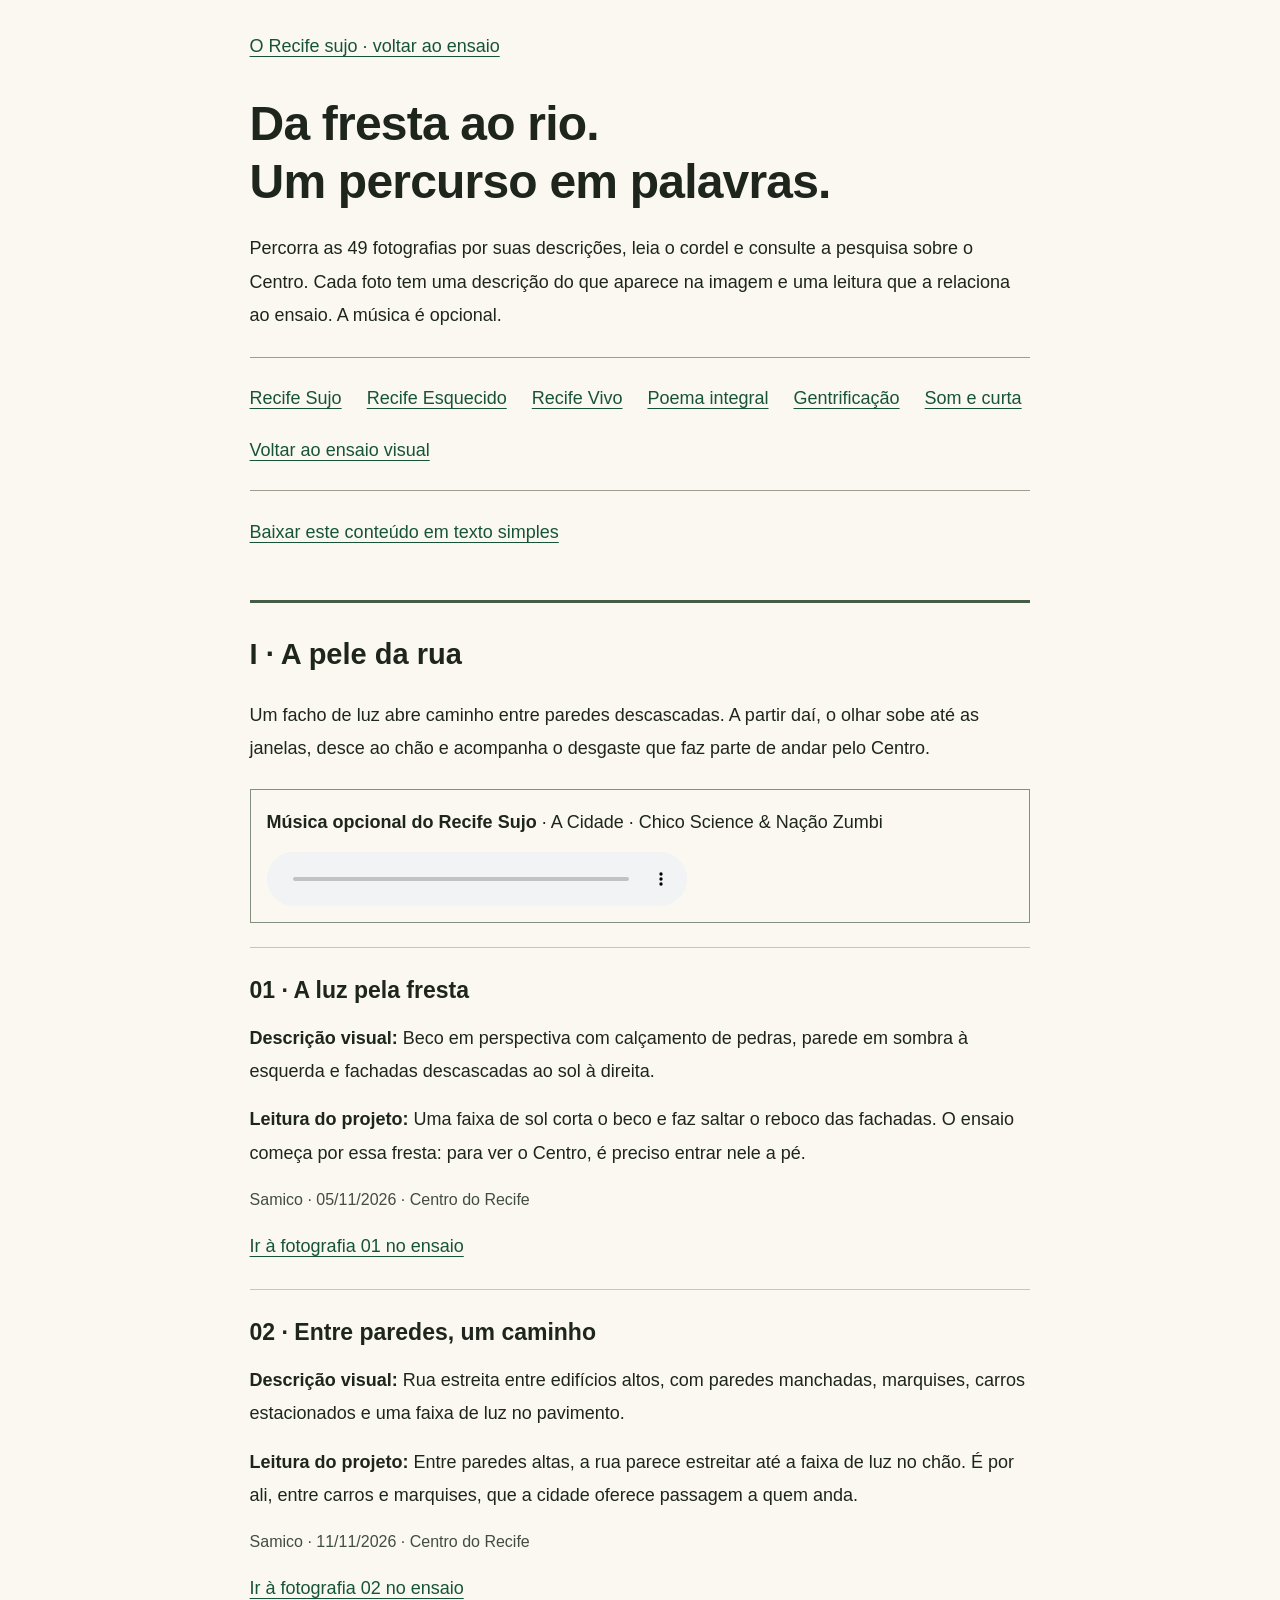
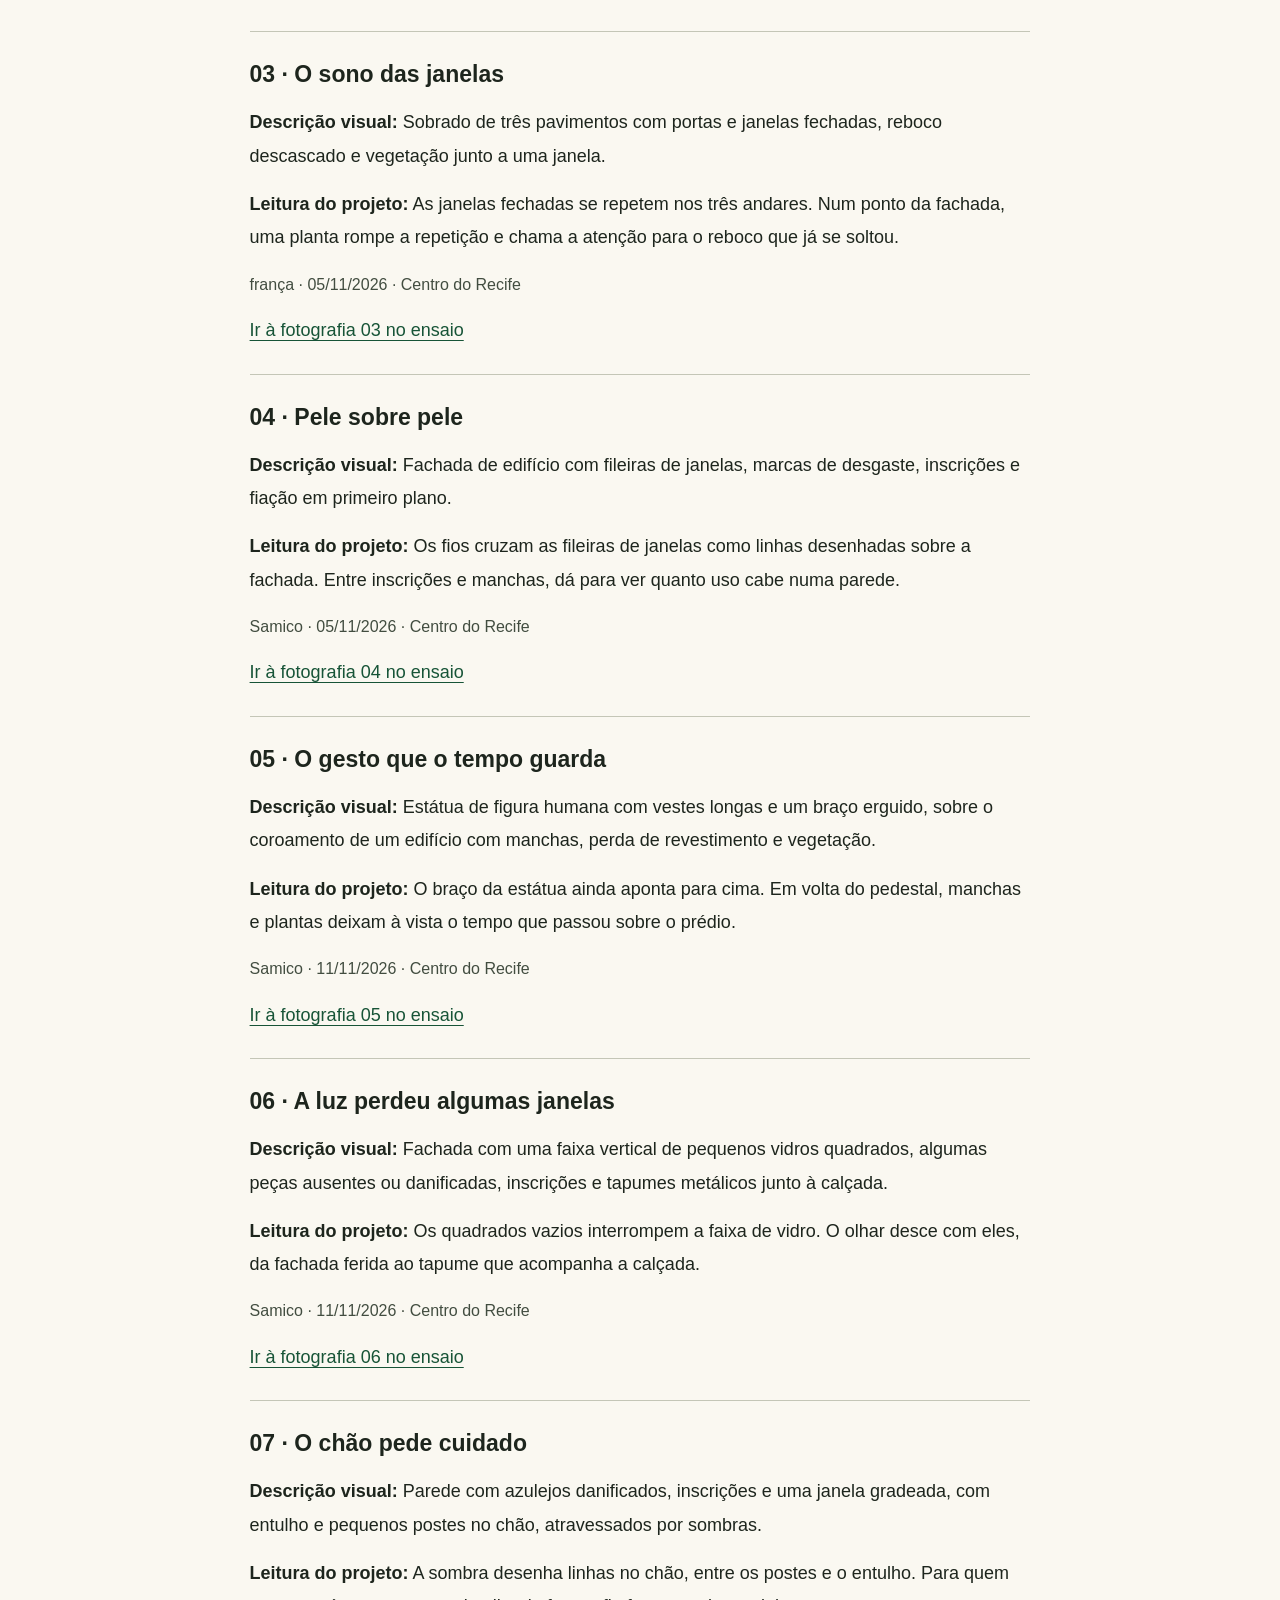
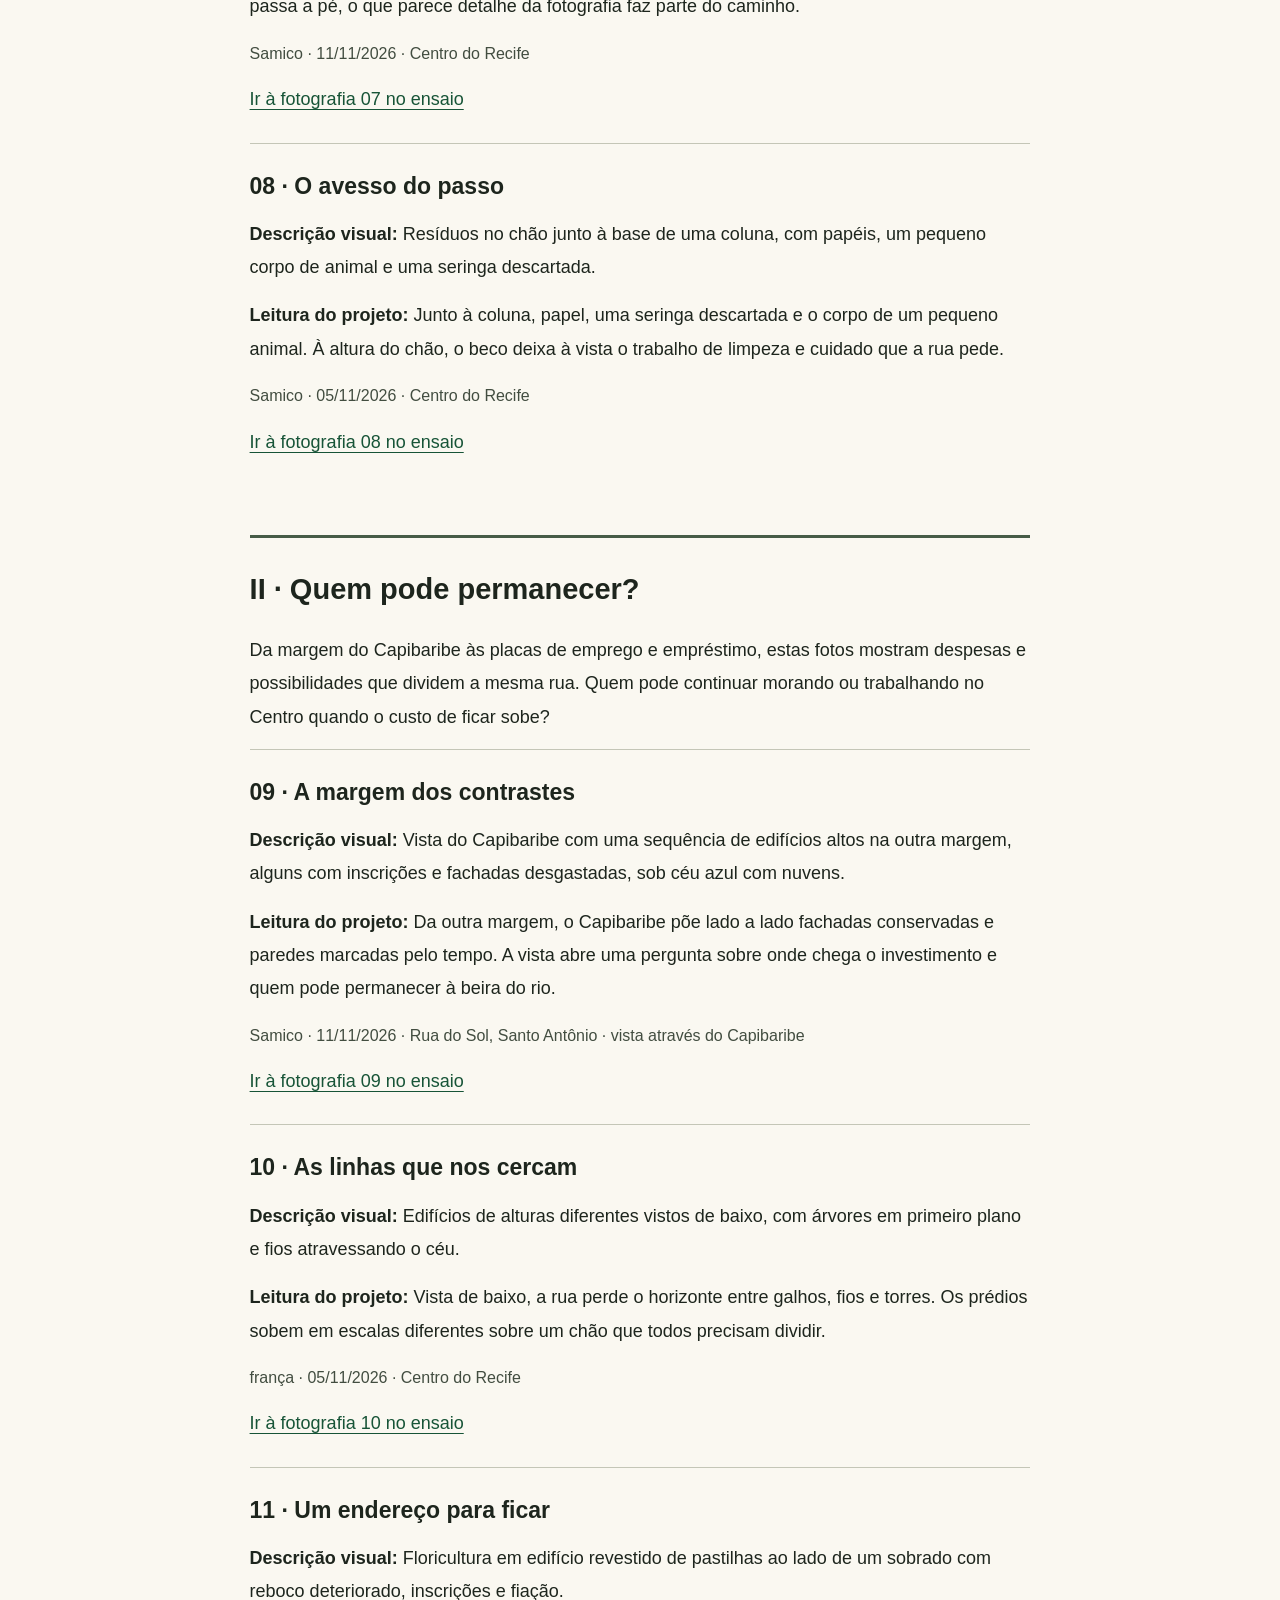
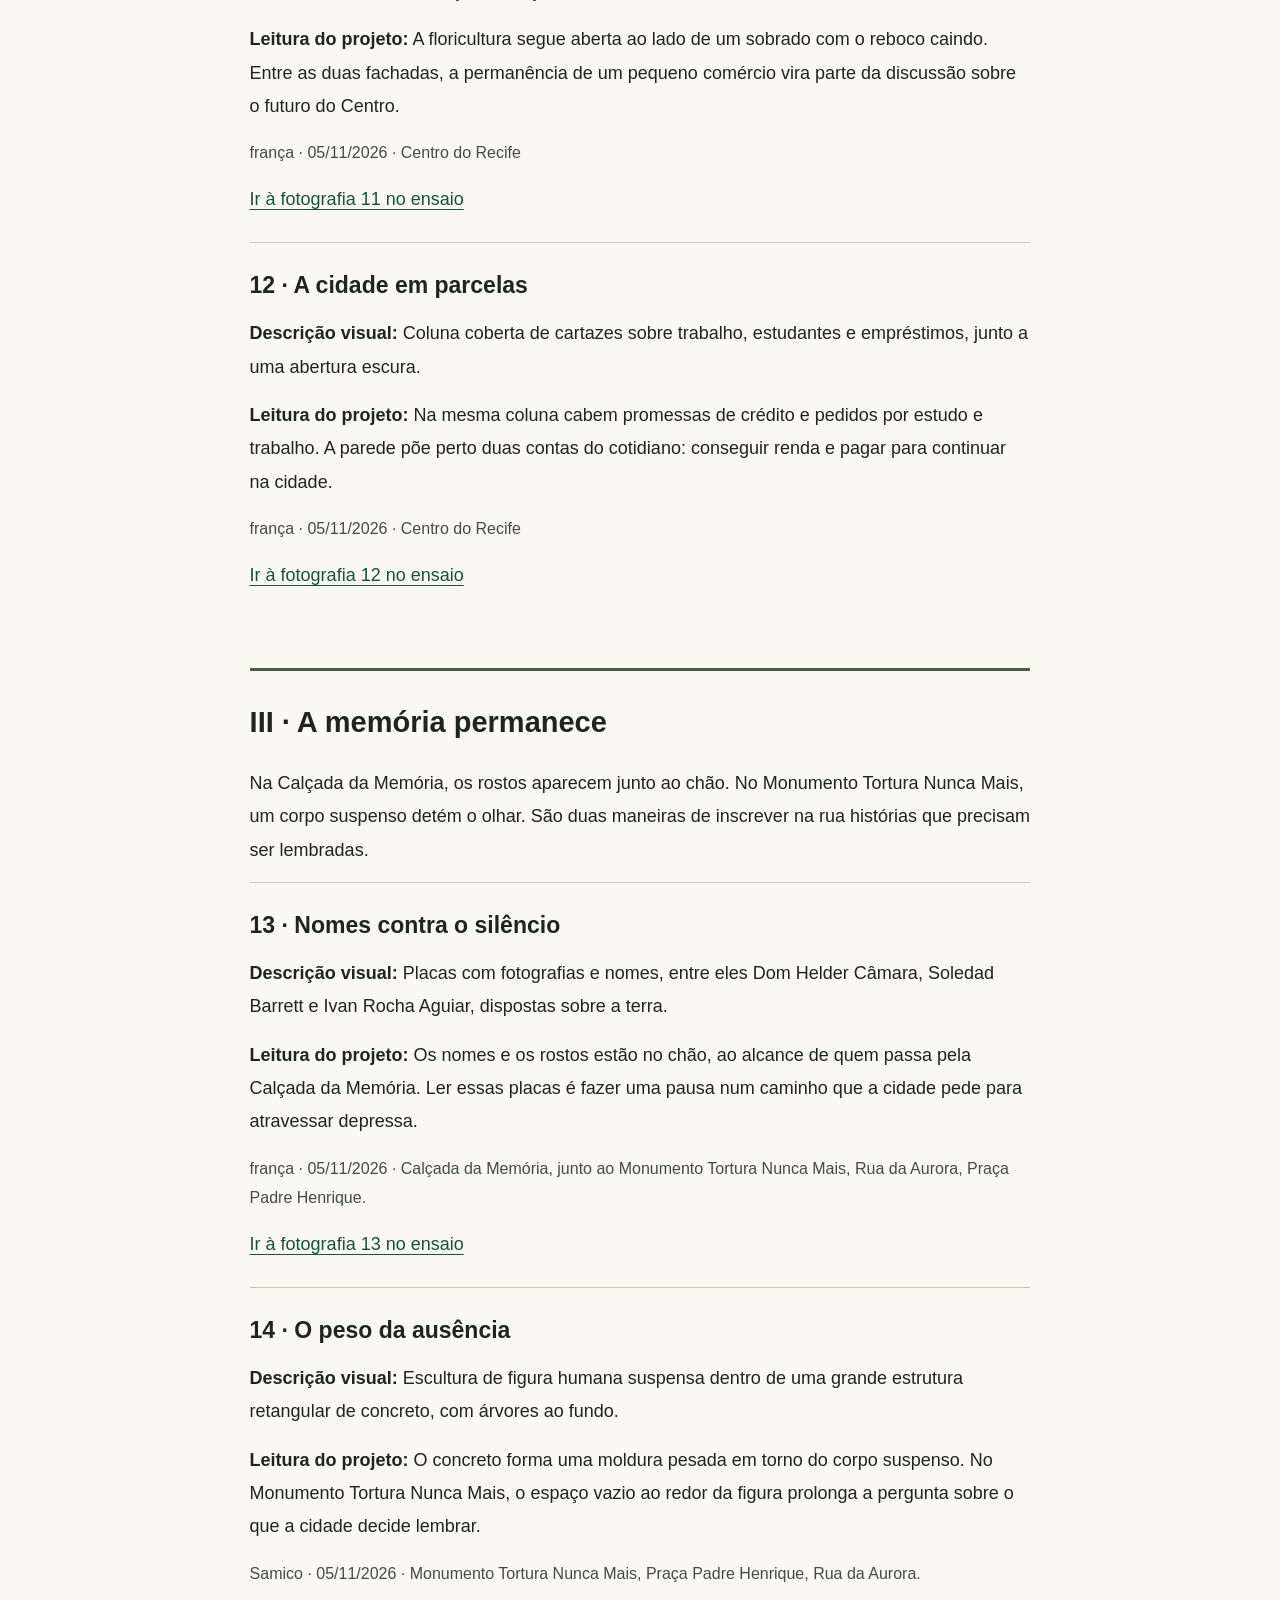
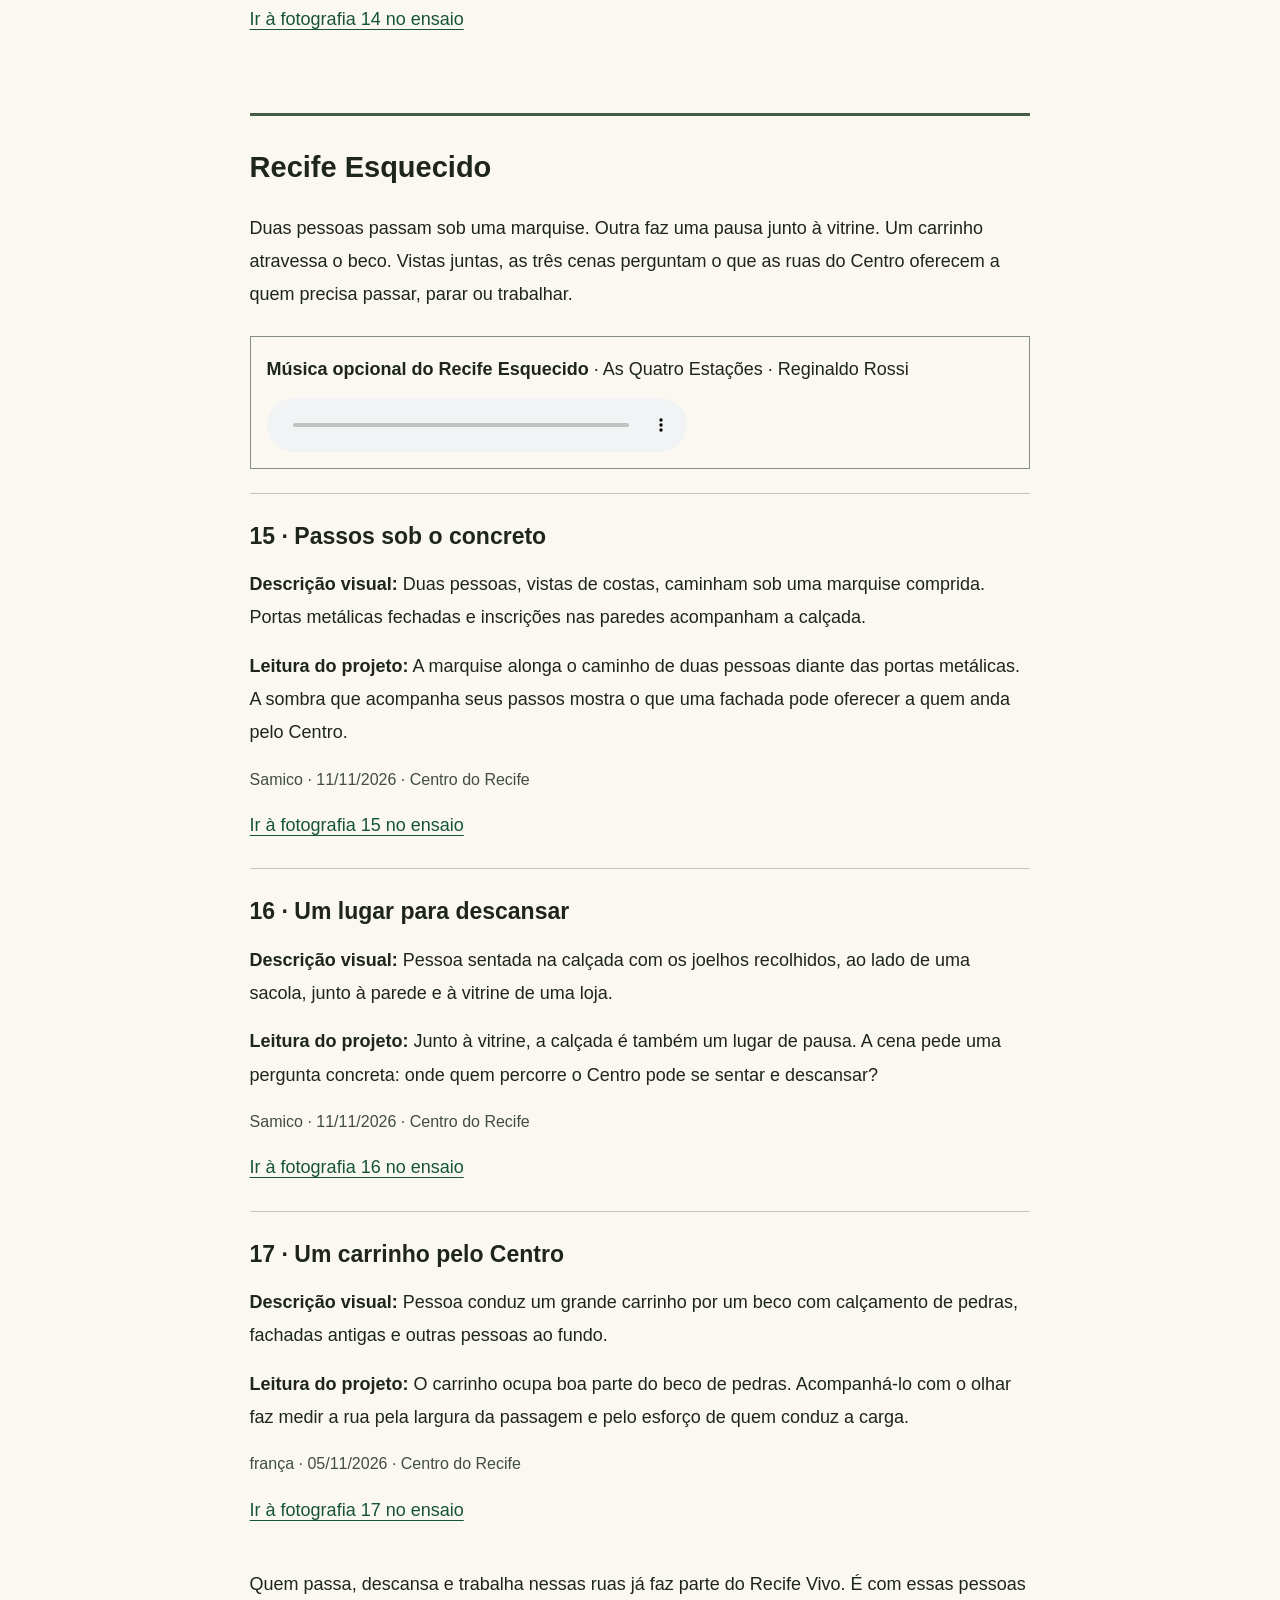
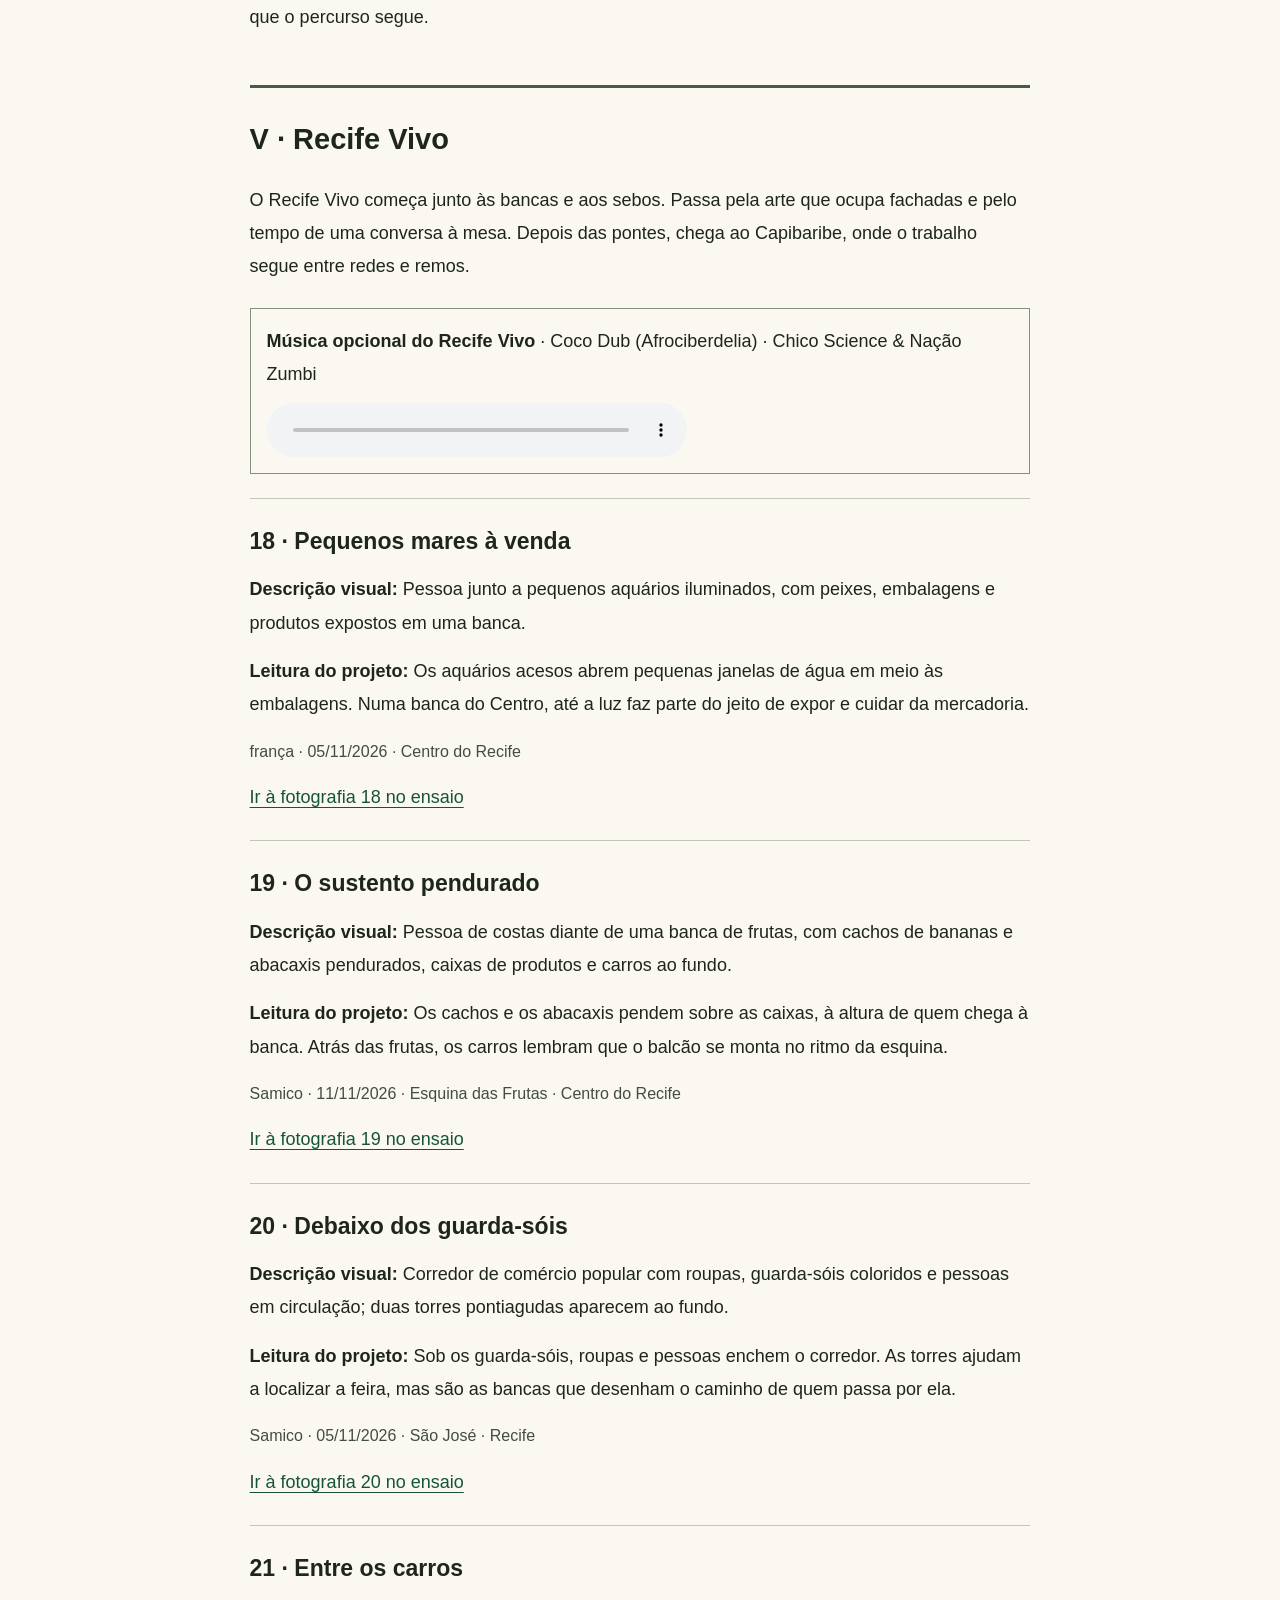
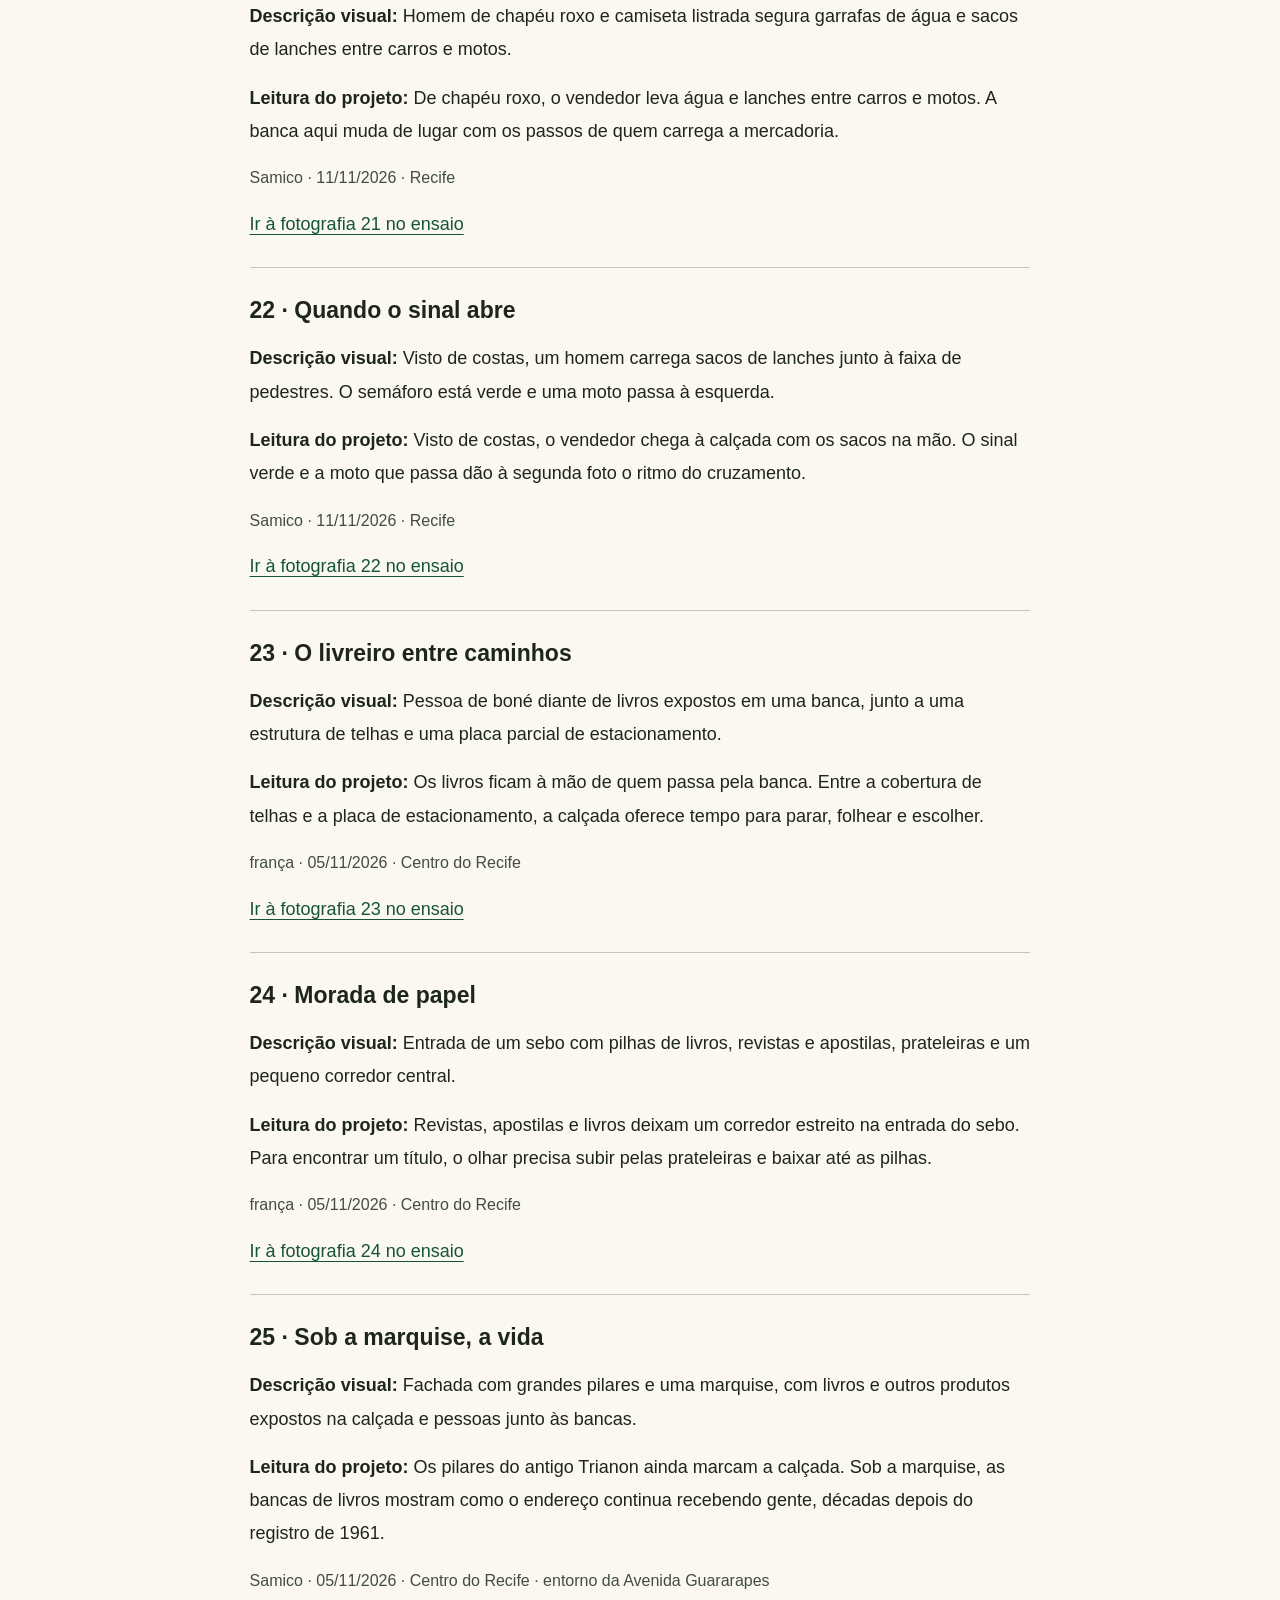
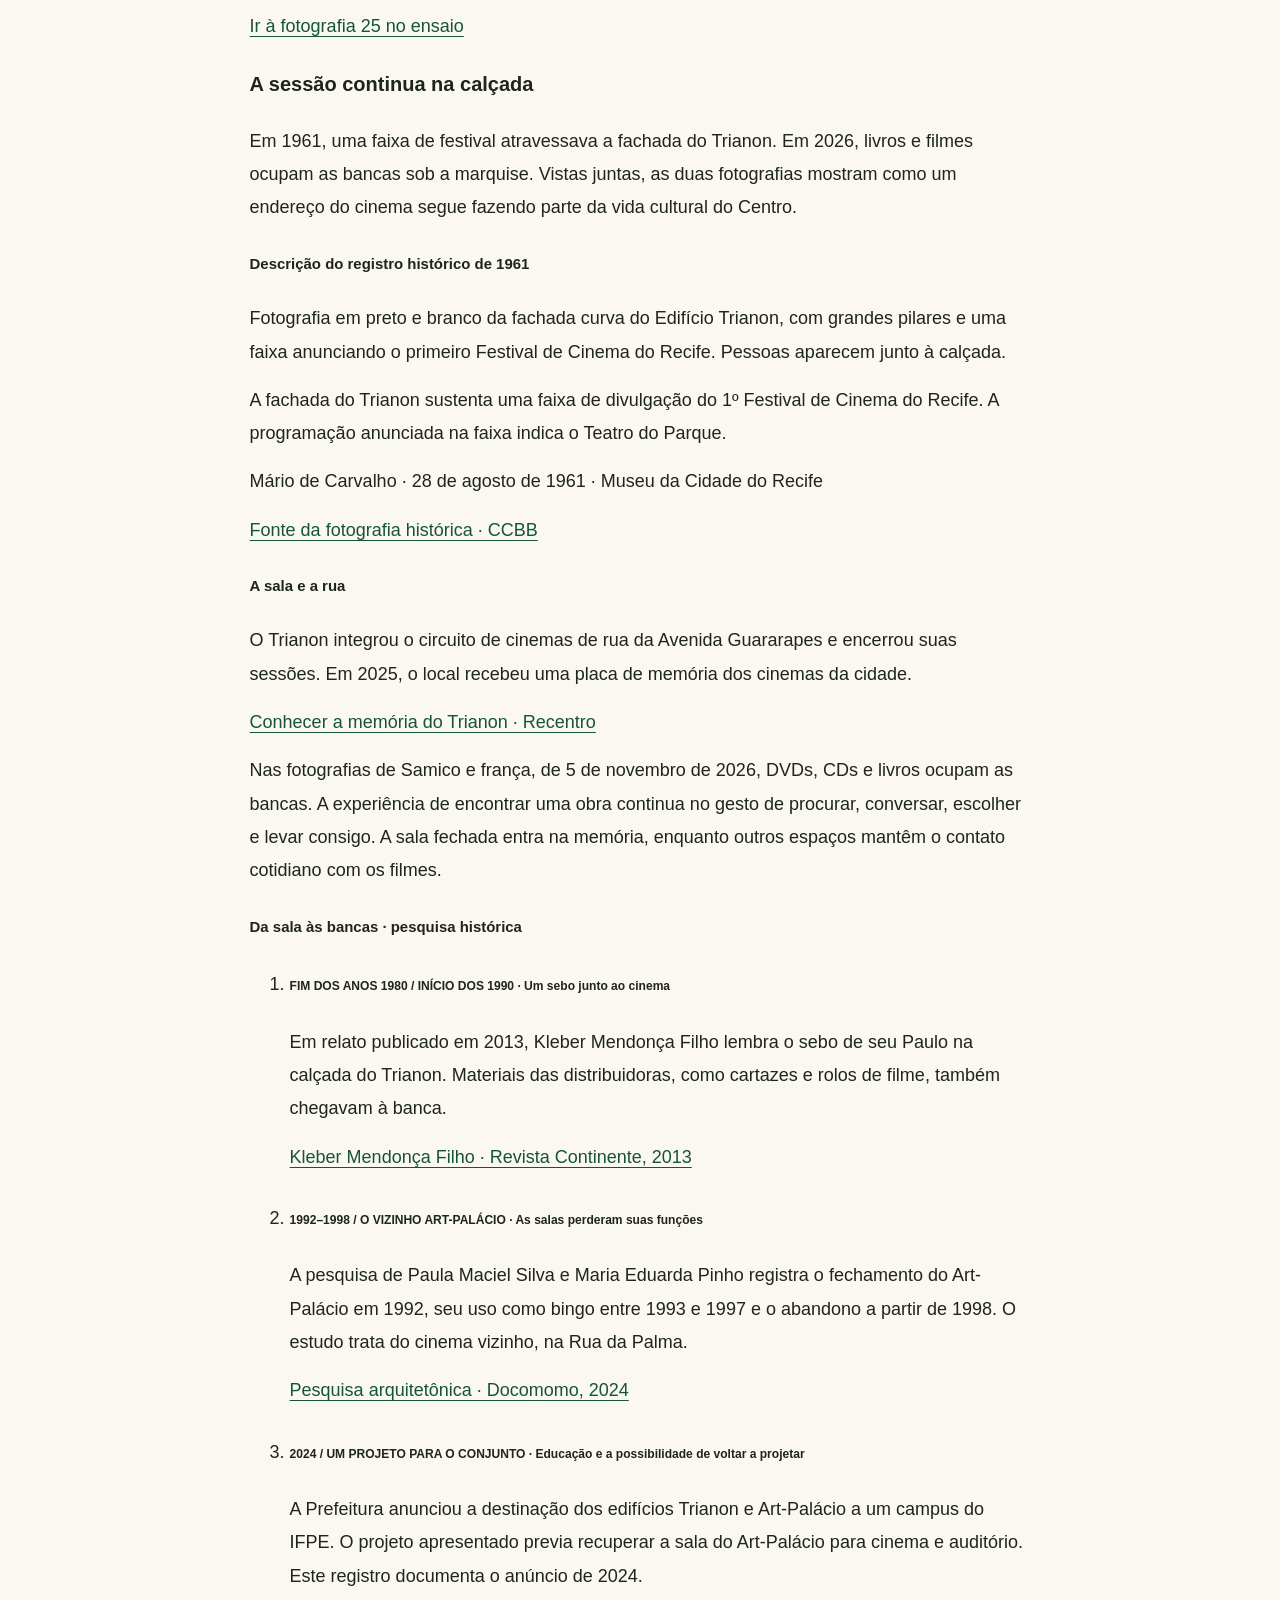
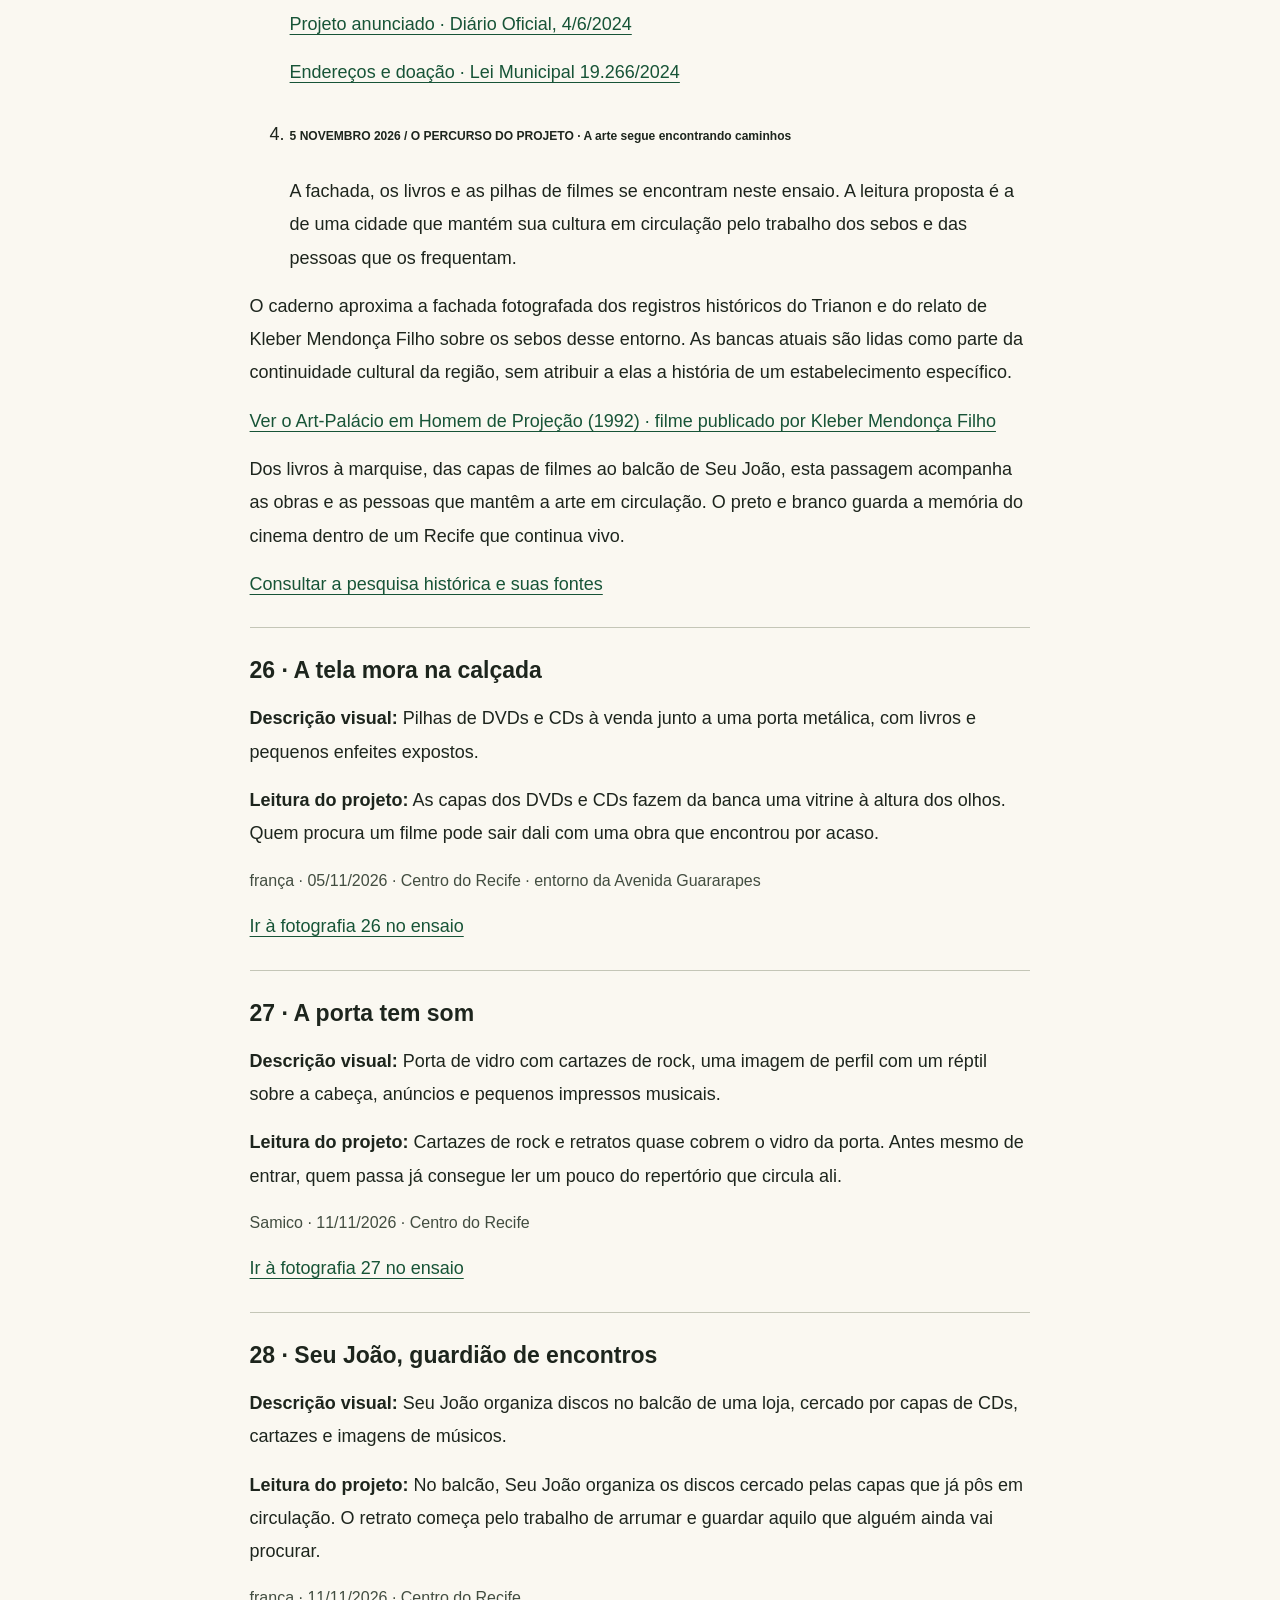
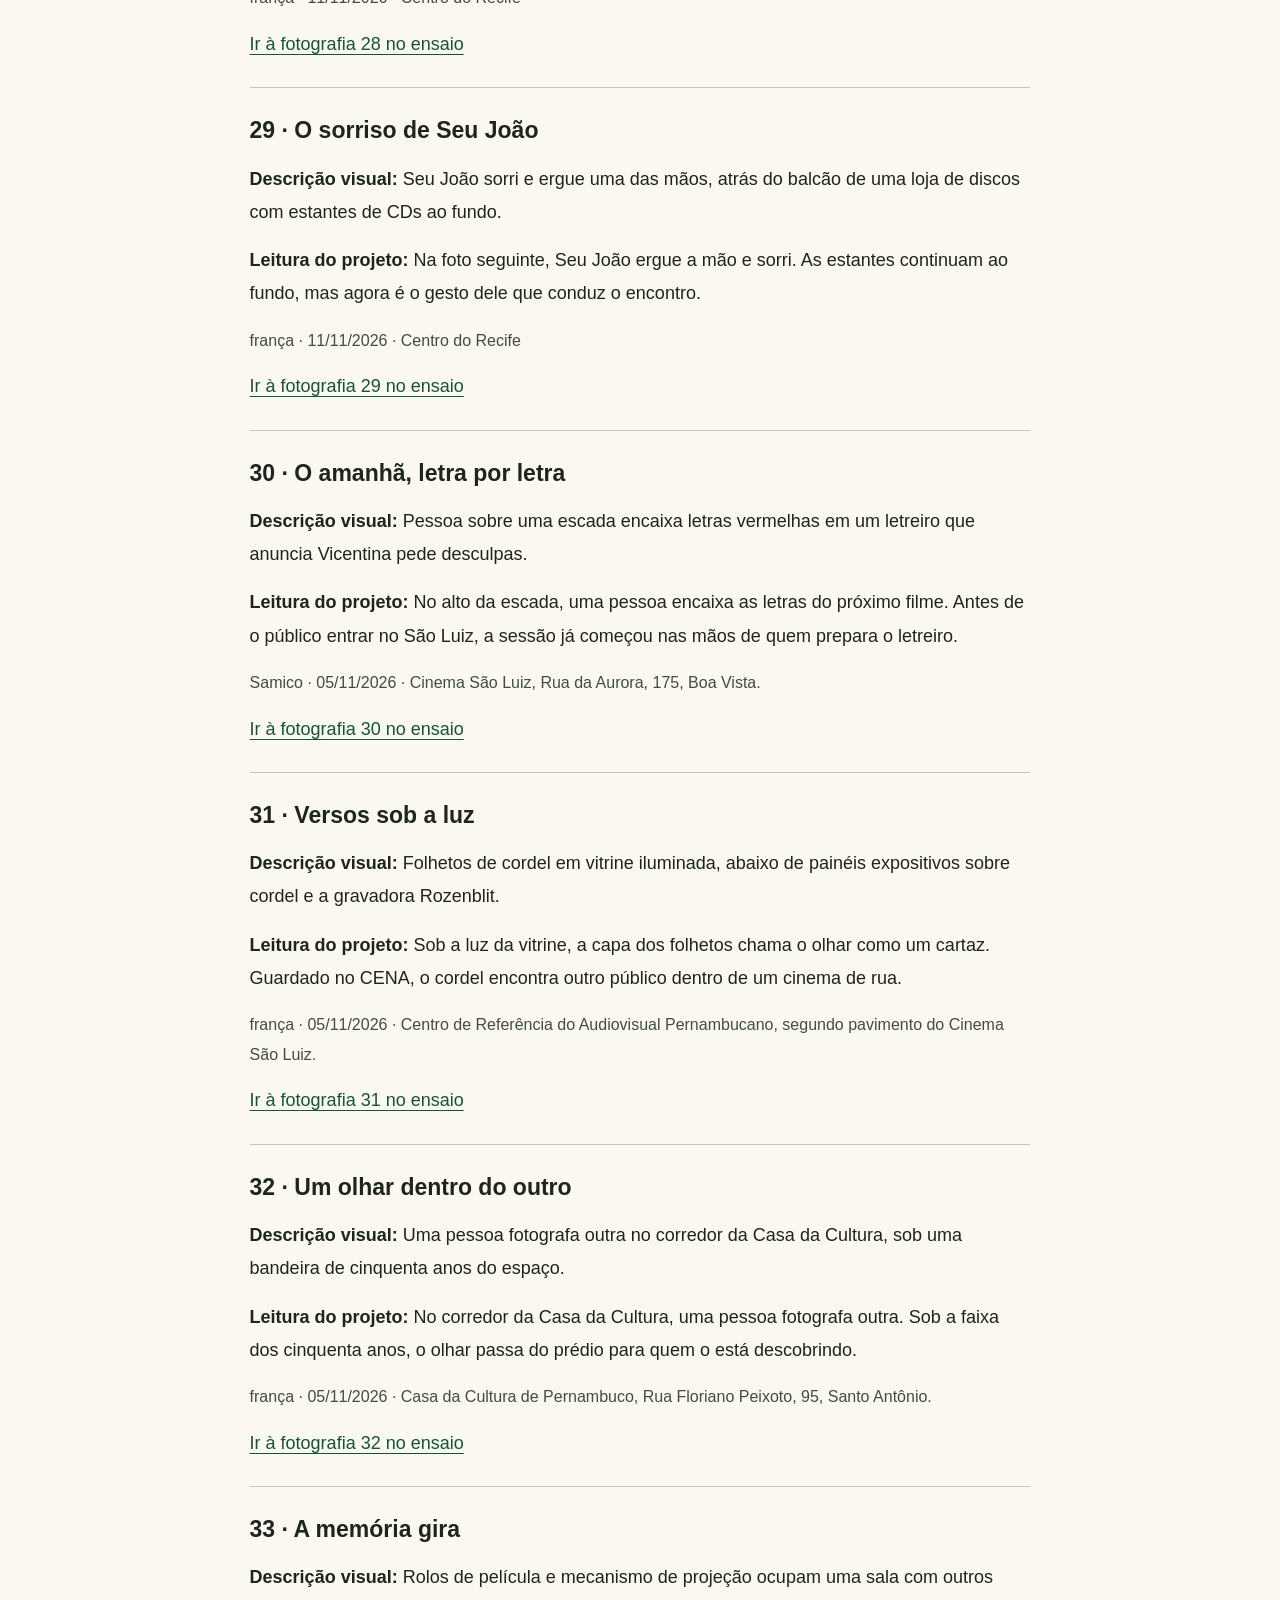
==== commit a7cfb33a: "Revê o cordel, as legendas e o percurso fotográfico" ====
--- a/leitura.html
+++ b/leitura.html
@@ -1,83 +1,80 @@
 <!doctype html>
-<html lang="pt-BR"><head><meta charset="utf-8"><meta name="viewport" content="width=device-width,initial-scale=1"><title>O Recife sujo · percurso em texto</title><link rel="stylesheet" href="accessibility.css?v=20261125-1"></head><body class="text-reading"><header><a href="index.html">O Recife sujo · voltar ao ensaio</a><h1>Da fresta ao rio.<br>Um percurso em palavras.</h1><p>Versão integral em texto: descrições das 49 fotografias, interpretação do projeto, poema e pesquisa sobre a cidade. As descrições visuais e a leitura poética estão separadas para que você possa reconhecer o que aparece na imagem e a interpretação proposta.</p><nav aria-label="Percorrer a versão em texto"><a href="#conteudo-texto">Início do percurso</a><a href="#texto-recife-esquecido">Recife Esquecido</a><a href="#poema-texto">Poema integral</a><a href="#gentrificacao">Gentrificação</a><a href="#som-texto">Som e curta</a><a href="index.html">Voltar ao ensaio visual</a></nav><p><a href="assets/percurso-em-texto.txt" download>Baixar este conteúdo em texto simples</a></p></header><main id="conteudo-texto"><section id="texto-movimento-0" aria-labelledby="texto-titulo-0"><h2 id="texto-titulo-0">I · A pele da rua</h2><p>O percurso começa nas frestas e se aproxima das superfícies: reboco, janelas, tapumes e chão. As marcas do desgaste pedem cuidado com o patrimônio e com as calçadas de quem usa o Centro. O capítulo acompanha as condições de conservação e limpeza do espaço urbano.</p>
+<html lang="pt-BR"><head><meta charset="utf-8"><meta name="viewport" content="width=device-width,initial-scale=1"><title>O Recife sujo · percurso em texto</title><link rel="stylesheet" href="accessibility.css?v=20261125-1"></head><body class="text-reading"><header><a href="index.html">O Recife sujo · voltar ao ensaio</a><h1>Da fresta ao rio.<br>Um percurso em palavras.</h1><p>Percorra as 49 fotografias por suas descrições, leia o cordel e consulte a pesquisa sobre o Centro. Cada foto tem uma descrição do que aparece na imagem e uma leitura que a relaciona ao ensaio. A música é opcional.</p><nav aria-label="Percorrer a versão em texto"><a href="#texto-movimento-0">Recife Sujo</a><a href="#texto-recife-esquecido">Recife Esquecido</a><a href="#texto-movimento-4">Recife Vivo</a><a href="#poema-texto">Poema integral</a><a href="#gentrificacao">Gentrificação</a><a href="#som-texto">Som e curta</a><a href="index.html">Voltar ao ensaio visual</a></nav><p><a href="assets/percurso-em-texto.txt" download>Baixar este conteúdo em texto simples</a></p></header><main id="conteudo-texto"><section id="texto-movimento-0" aria-labelledby="texto-titulo-0"><h2 id="texto-titulo-0">I · A pele da rua</h2><p>Um facho de luz abre caminho entre paredes descascadas. A partir daí, o olhar sobe até as janelas, desce ao chão e acompanha o desgaste que faz parte de andar pelo Centro.</p>
 <div class="text-music">
 <p id="som-recife-sujo"><strong>Música opcional do Recife Sujo</strong> · A Cidade · Chico Science &amp; Nação Zumbi</p>
 <audio controls preload="none" aria-labelledby="som-recife-sujo" src="assets/audio/recife-sujo-leitura.mp3">Seu navegador não oferece controles de áudio.</audio>
 </div>
 <ol start="1">
-<li><article><h3>01 · A luz pela fresta</h3><p><strong>Descrição visual:</strong> Beco em perspectiva com calçamento de pedras, parede em sombra à esquerda e fachadas descascadas ao sol à direita.</p><p><strong>Leitura do projeto:</strong> A faixa de luz abre o beco entre paredes marcadas pelo tempo. O percurso começa nesse espaço estreito, onde o contraste lembra o corte da xilogravura e convida a olhar devagar. Antes de encontrar o rio, é preciso atravessar a cidade à altura de quem caminha.</p><p class="text-photo-credit">Samico · 05/11/2026 · Centro do Recife</p><a href="index.html#foto-01">Ir à fotografia 01 no ensaio</a></article></li>
-<li><article><h3>02 · Entre paredes, um caminho</h3><p><strong>Descrição visual:</strong> Rua estreita entre edifícios altos, com paredes manchadas, marquises, carros estacionados e uma faixa de luz no pavimento.</p><p><strong>Leitura do projeto:</strong> Os edifícios estreitam o céu e deixam uma faixa de luz sobre a passagem. Janelas, marquises e paredes manchadas mostram diferentes tempos de uso do Centro. Entre volumes de concreto, a rua continua sendo caminho para quem trabalha, passa e volta.</p><p class="text-photo-credit">Samico · 11/11/2026 · Centro do Recife</p><a href="index.html#foto-02">Ir à fotografia 02 no ensaio</a></article></li>
-<li><article><h3>03 · O sono das janelas</h3><p><strong>Descrição visual:</strong> Sobrado de três pavimentos com portas e janelas fechadas, reboco descascado e vegetação junto a uma janela.</p><p><strong>Leitura do projeto:</strong> As janelas fechadas e o reboco que se desprende dão à fachada uma aparência de suspensão. A fotografia permanece diante dessa superfície para perguntar pelo cuidado que a cidade oferece ao que herdou. O desgaste também faz parte da paisagem que se aprende a reconhecer como casa.</p><p class="text-photo-credit">frança · 05/11/2026 · Centro do Recife</p><a href="index.html#foto-03">Ir à fotografia 03 no ensaio</a></article></li>
-<li><article><h3>04 · Pele sobre pele</h3><p><strong>Descrição visual:</strong> Fachada de edifício com fileiras de janelas, marcas de desgaste, inscrições e fiação em primeiro plano.</p><p><strong>Leitura do projeto:</strong> Revestimentos, inscrições e fios se sobrepõem como camadas de uma mesma página. A fachada guarda intervenções e marcas do uso, enquanto a rua continua recebendo novas presenças. Olhar suas superfícies é perceber uma cidade escrita por muitas mãos e por cuidados desiguais.</p><p class="text-photo-credit">Samico · 05/11/2026 · Centro do Recife</p><a href="index.html#foto-04">Ir à fotografia 04 no ensaio</a></article></li>
-<li><article><h3>05 · O gesto que o tempo guarda</h3><p><strong>Descrição visual:</strong> Estátua de figura humana com vestes longas e um braço erguido, sobre o coroamento de um edifício com manchas, perda de revestimento e vegetação.</p><p><strong>Leitura do projeto:</strong> Uma figura mantém o braço erguido sobre a fachada, enquanto o suporte perde revestimento e recebe pequenas plantas. O gesto parece durar mais que a matéria que o sustenta. A fotografia aproxima a memória construída das necessidades concretas de conservação e cuidado.</p><p class="text-photo-credit">Samico · 11/11/2026 · Centro do Recife</p><a href="index.html#foto-05">Ir à fotografia 05 no ensaio</a></article></li>
-<li><article><h3>06 · A luz perdeu algumas janelas</h3><p><strong>Descrição visual:</strong> Fachada com uma faixa vertical de pequenos vidros quadrados, algumas peças ausentes ou danificadas, inscrições e tapumes metálicos junto à calçada.</p><p><strong>Leitura do projeto:</strong> Vidros quadrados, peças ausentes e tapumes formam uma superfície interrompida. A luz encontra vazios onde antes havia fechamento, e o olhar acompanha as falhas até a calçada. A imagem transforma um detalhe arquitetônico em pergunta sobre proteção, manutenção e possibilidade de uso.</p><p class="text-photo-credit">Samico · 11/11/2026 · Centro do Recife</p><a href="index.html#foto-06">Ir à fotografia 06 no ensaio</a></article></li>
-<li><article><h3>07 · O chão pede cuidado</h3><p><strong>Descrição visual:</strong> Parede com azulejos danificados, inscrições e uma janela gradeada, com entulho e pequenos postes no chão, atravessados por sombras.</p><p><strong>Leitura do projeto:</strong> O entulho ocupa o chão junto à parede de azulejos danificados. As sombras desenham linhas sobre uma passagem que pede atenção de quem anda. O desgaste aparece na escala do corpo: circular pela cidade também depende de encontrar um caminho cuidado e acessível.</p><p class="text-photo-credit">Samico · 11/11/2026 · Centro do Recife</p><a href="index.html#foto-07">Ir à fotografia 07 no ensaio</a></article></li>
-<li><article><h3>08 · O avesso do passo</h3><p><strong>Descrição visual:</strong> Resíduos no chão junto à base de uma coluna, com papéis, um pequeno corpo de animal e uma seringa descartada.</p><p><strong>Leitura do projeto:</strong> O enquadramento se aproxima dos resíduos junto à base da coluna e interrompe a distância confortável do cartão-postal. O chão devolve aquilo que a pressa costuma deixar fora do olhar. A leitura do Recife sujo encontra aqui uma necessidade de cuidado com o espaço compartilhado.</p><p class="text-photo-credit">Samico · 05/11/2026 · Centro do Recife</p><a href="index.html#foto-08">Ir à fotografia 08 no ensaio</a></article></li>
+<li><article><h3>01 · A luz pela fresta</h3><p><strong>Descrição visual:</strong> Beco em perspectiva com calçamento de pedras, parede em sombra à esquerda e fachadas descascadas ao sol à direita.</p><p><strong>Leitura do projeto:</strong> Uma faixa de sol corta o beco e faz saltar o reboco das fachadas. O ensaio começa por essa fresta: para ver o Centro, é preciso entrar nele a pé.</p><p class="text-photo-credit">Samico · 05/11/2026 · Centro do Recife</p><a href="index.html#foto-01">Ir à fotografia 01 no ensaio</a></article></li>
+<li><article><h3>02 · Entre paredes, um caminho</h3><p><strong>Descrição visual:</strong> Rua estreita entre edifícios altos, com paredes manchadas, marquises, carros estacionados e uma faixa de luz no pavimento.</p><p><strong>Leitura do projeto:</strong> Entre paredes altas, a rua parece estreitar até a faixa de luz no chão. É por ali, entre carros e marquises, que a cidade oferece passagem a quem anda.</p><p class="text-photo-credit">Samico · 11/11/2026 · Centro do Recife</p><a href="index.html#foto-02">Ir à fotografia 02 no ensaio</a></article></li>
+<li><article><h3>03 · O sono das janelas</h3><p><strong>Descrição visual:</strong> Sobrado de três pavimentos com portas e janelas fechadas, reboco descascado e vegetação junto a uma janela.</p><p><strong>Leitura do projeto:</strong> As janelas fechadas se repetem nos três andares. Num ponto da fachada, uma planta rompe a repetição e chama a atenção para o reboco que já se soltou.</p><p class="text-photo-credit">frança · 05/11/2026 · Centro do Recife</p><a href="index.html#foto-03">Ir à fotografia 03 no ensaio</a></article></li>
+<li><article><h3>04 · Pele sobre pele</h3><p><strong>Descrição visual:</strong> Fachada de edifício com fileiras de janelas, marcas de desgaste, inscrições e fiação em primeiro plano.</p><p><strong>Leitura do projeto:</strong> Os fios cruzam as fileiras de janelas como linhas desenhadas sobre a fachada. Entre inscrições e manchas, dá para ver quanto uso cabe numa parede.</p><p class="text-photo-credit">Samico · 05/11/2026 · Centro do Recife</p><a href="index.html#foto-04">Ir à fotografia 04 no ensaio</a></article></li>
+<li><article><h3>05 · O gesto que o tempo guarda</h3><p><strong>Descrição visual:</strong> Estátua de figura humana com vestes longas e um braço erguido, sobre o coroamento de um edifício com manchas, perda de revestimento e vegetação.</p><p><strong>Leitura do projeto:</strong> O braço da estátua ainda aponta para cima. Em volta do pedestal, manchas e plantas deixam à vista o tempo que passou sobre o prédio.</p><p class="text-photo-credit">Samico · 11/11/2026 · Centro do Recife</p><a href="index.html#foto-05">Ir à fotografia 05 no ensaio</a></article></li>
+<li><article><h3>06 · A luz perdeu algumas janelas</h3><p><strong>Descrição visual:</strong> Fachada com uma faixa vertical de pequenos vidros quadrados, algumas peças ausentes ou danificadas, inscrições e tapumes metálicos junto à calçada.</p><p><strong>Leitura do projeto:</strong> Os quadrados vazios interrompem a faixa de vidro. O olhar desce com eles, da fachada ferida ao tapume que acompanha a calçada.</p><p class="text-photo-credit">Samico · 11/11/2026 · Centro do Recife</p><a href="index.html#foto-06">Ir à fotografia 06 no ensaio</a></article></li>
+<li><article><h3>07 · O chão pede cuidado</h3><p><strong>Descrição visual:</strong> Parede com azulejos danificados, inscrições e uma janela gradeada, com entulho e pequenos postes no chão, atravessados por sombras.</p><p><strong>Leitura do projeto:</strong> A sombra desenha linhas no chão, entre os postes e o entulho. Para quem passa a pé, o que parece detalhe da fotografia faz parte do caminho.</p><p class="text-photo-credit">Samico · 11/11/2026 · Centro do Recife</p><a href="index.html#foto-07">Ir à fotografia 07 no ensaio</a></article></li>
+<li><article><h3>08 · O avesso do passo</h3><p><strong>Descrição visual:</strong> Resíduos no chão junto à base de uma coluna, com papéis, um pequeno corpo de animal e uma seringa descartada.</p><p><strong>Leitura do projeto:</strong> Junto à coluna, papel, uma seringa descartada e o corpo de um pequeno animal. À altura do chão, o beco deixa à vista o trabalho de limpeza e cuidado que a rua pede.</p><p class="text-photo-credit">Samico · 05/11/2026 · Centro do Recife</p><a href="index.html#foto-08">Ir à fotografia 08 no ensaio</a></article></li>
 </ol></section>
-<section id="texto-movimento-1" aria-labelledby="texto-titulo-1"><h2 id="texto-titulo-1">II · Quem pode permanecer?</h2><p>Da frente do rio aos anúncios nas paredes, o ensaio pergunta quem consegue continuar morando, trabalhando e convivendo no Centro. As fotografias colocam usos diferentes lado a lado. Os estudos sobre o Recife ajudam a discutir a relação entre valorização, acesso e permanência.</p><ol start="9">
-<li><article><h3>09 · A margem dos contrastes</h3><p><strong>Descrição visual:</strong> Vista do Capibaribe com uma sequência de edifícios altos na outra margem, alguns com inscrições e fachadas desgastadas, sob céu azul com nuvens.</p><p><strong>Leitura do projeto:</strong> O Capibaribe coloca lado a lado edifícios conservados e fachadas marcadas pelo tempo. A paisagem permite perguntar como o investimento se distribui entre imóveis, ruas e pessoas. Os estudos do projeto aprofundam essa questão, aproximando valorização urbana, acesso aos espaços e direito de permanecer.</p><p class="text-photo-credit">Samico · 11/11/2026 · Rua do Sol, Santo Antônio · vista através do Capibaribe</p><a href="index.html#foto-09">Ir à fotografia 09 no ensaio</a></article></li>
-<li><article><h3>10 · As linhas que nos cercam</h3><p><strong>Descrição visual:</strong> Edifícios de alturas diferentes vistos de baixo, com árvores em primeiro plano e fios atravessando o céu.</p><p><strong>Leitura do projeto:</strong> Fios cruzam o céu entre árvores e edifícios de alturas diferentes. O enquadramento faz a cidade parecer uma trama de ligações, limites e possibilidades. Ao lado das pesquisas sobre gentrificação, a fotografia abre uma pergunta sobre quem participa das mudanças e consegue continuar vivendo nesses lugares.</p><p class="text-photo-credit">frança · 05/11/2026 · Centro do Recife</p><a href="index.html#foto-10">Ir à fotografia 10 no ensaio</a></article></li>
-<li><article><h3>11 · Um endereço para ficar</h3><p><strong>Descrição visual:</strong> Floricultura em edifício revestido de pastilhas ao lado de um sobrado com reboco deteriorado, inscrições e fiação.</p><p><strong>Leitura do projeto:</strong> O comércio em atividade divide o quadro com a fachada de um sobrado desgastado. São usos e condições diferentes convivendo na mesma paisagem. A fotografia acompanha a discussão sobre um Centro que precisa de cuidado e de condições para manter seus trabalhadores, moradores e pequenos negócios.</p><p class="text-photo-credit">frança · 05/11/2026 · Centro do Recife</p><a href="index.html#foto-11">Ir à fotografia 11 no ensaio</a></article></li>
-<li><article><h3>12 · A cidade em parcelas</h3><p><strong>Descrição visual:</strong> Coluna coberta de cartazes sobre trabalho, estudantes e empréstimos, junto a uma abertura escura.</p><p><strong>Leitura do projeto:</strong> Ofertas de crédito e reivindicações por trabalho e educação disputam espaço na coluna. A parede reúne promessas de acesso e necessidades cotidianas. No percurso do ensaio, essa convivência leva à pergunta sobre o custo de morar, trabalhar e frequentar uma cidade que se valoriza.</p><p class="text-photo-credit">frança · 05/11/2026 · Centro do Recife</p><a href="index.html#foto-12">Ir à fotografia 12 no ensaio</a></article></li>
+<section id="texto-movimento-1" aria-labelledby="texto-titulo-1"><h2 id="texto-titulo-1">II · Quem pode permanecer?</h2><p>Da margem do Capibaribe às placas de emprego e empréstimo, estas fotos mostram despesas e possibilidades que dividem a mesma rua. Quem pode continuar morando ou trabalhando no Centro quando o custo de ficar sobe?</p><ol start="9">
+<li><article><h3>09 · A margem dos contrastes</h3><p><strong>Descrição visual:</strong> Vista do Capibaribe com uma sequência de edifícios altos na outra margem, alguns com inscrições e fachadas desgastadas, sob céu azul com nuvens.</p><p><strong>Leitura do projeto:</strong> Da outra margem, o Capibaribe põe lado a lado fachadas conservadas e paredes marcadas pelo tempo. A vista abre uma pergunta sobre onde chega o investimento e quem pode permanecer à beira do rio.</p><p class="text-photo-credit">Samico · 11/11/2026 · Rua do Sol, Santo Antônio · vista através do Capibaribe</p><a href="index.html#foto-09">Ir à fotografia 09 no ensaio</a></article></li>
+<li><article><h3>10 · As linhas que nos cercam</h3><p><strong>Descrição visual:</strong> Edifícios de alturas diferentes vistos de baixo, com árvores em primeiro plano e fios atravessando o céu.</p><p><strong>Leitura do projeto:</strong> Vista de baixo, a rua perde o horizonte entre galhos, fios e torres. Os prédios sobem em escalas diferentes sobre um chão que todos precisam dividir.</p><p class="text-photo-credit">frança · 05/11/2026 · Centro do Recife</p><a href="index.html#foto-10">Ir à fotografia 10 no ensaio</a></article></li>
+<li><article><h3>11 · Um endereço para ficar</h3><p><strong>Descrição visual:</strong> Floricultura em edifício revestido de pastilhas ao lado de um sobrado com reboco deteriorado, inscrições e fiação.</p><p><strong>Leitura do projeto:</strong> A floricultura segue aberta ao lado de um sobrado com o reboco caindo. Entre as duas fachadas, a permanência de um pequeno comércio vira parte da discussão sobre o futuro do Centro.</p><p class="text-photo-credit">frança · 05/11/2026 · Centro do Recife</p><a href="index.html#foto-11">Ir à fotografia 11 no ensaio</a></article></li>
+<li><article><h3>12 · A cidade em parcelas</h3><p><strong>Descrição visual:</strong> Coluna coberta de cartazes sobre trabalho, estudantes e empréstimos, junto a uma abertura escura.</p><p><strong>Leitura do projeto:</strong> Na mesma coluna cabem promessas de crédito e pedidos por estudo e trabalho. A parede põe perto duas contas do cotidiano: conseguir renda e pagar para continuar na cidade.</p><p class="text-photo-credit">frança · 05/11/2026 · Centro do Recife</p><a href="index.html#foto-12">Ir à fotografia 12 no ensaio</a></article></li>
 </ol></section>
-<section id="texto-movimento-2" aria-labelledby="texto-titulo-2"><h2 id="texto-titulo-2">III · A memória permanece</h2><p>Os nomes da Calçada da Memória e o Monumento Tortura Nunca Mais inscrevem histórias no espaço público. O percurso diminui o passo para reconhecer a lembrança como uma forma de cuidado. Uma cidade que preserva vidas, direitos e memórias também constrói condições para um futuro compartilhado.</p><ol start="13">
-<li><article><h3>13 · Nomes contra o silêncio</h3><p><strong>Descrição visual:</strong> Placas com fotografias e nomes, entre eles Dom Helder Câmara, Soledad Barrett e Ivan Rocha Aguiar, dispostas sobre a terra.</p><p><strong>Leitura do projeto:</strong> Os nomes e retratos inscritos no caminho tornam a memória uma presença pública. Quem passa encontra histórias que precisam continuar sendo contadas. A cidade resiste também quando oferece espaço à lembrança e reconhece que a dignidade de suas pessoas integra o seu patrimônio.</p><p class="text-photo-credit">frança · 05/11/2026 · Calçada da Memória, junto ao Monumento Tortura Nunca Mais, Rua da Aurora, Praça Padre Henrique.</p><a href="index.html#foto-13">Ir à fotografia 13 no ensaio</a></article></li>
-<li><article><h3>14 · O peso da ausência</h3><p><strong>Descrição visual:</strong> Escultura de figura humana suspensa dentro de uma grande estrutura retangular de concreto, com árvores ao fundo.</p><p><strong>Leitura do projeto:</strong> O Monumento Tortura Nunca Mais coloca a defesa da dignidade no espaço de circulação da cidade. A forma suspensa interrompe a paisagem e pede atenção. Depois das perguntas sobre cuidado e permanência, o percurso encontra a memória como compromisso com a vida e com os direitos humanos.</p><p class="text-photo-credit">Samico · 05/11/2026 · Monumento Tortura Nunca Mais, Praça Padre Henrique, Rua da Aurora.</p><a href="index.html#foto-14">Ir à fotografia 14 no ensaio</a></article></li>
+<section id="texto-movimento-2" aria-labelledby="texto-titulo-2"><h2 id="texto-titulo-2">III · A memória permanece</h2><p>Na Calçada da Memória, os rostos aparecem junto ao chão. No Monumento Tortura Nunca Mais, um corpo suspenso detém o olhar. São duas maneiras de inscrever na rua histórias que precisam ser lembradas.</p><ol start="13">
+<li><article><h3>13 · Nomes contra o silêncio</h3><p><strong>Descrição visual:</strong> Placas com fotografias e nomes, entre eles Dom Helder Câmara, Soledad Barrett e Ivan Rocha Aguiar, dispostas sobre a terra.</p><p><strong>Leitura do projeto:</strong> Os nomes e os rostos estão no chão, ao alcance de quem passa pela Calçada da Memória. Ler essas placas é fazer uma pausa num caminho que a cidade pede para atravessar depressa.</p><p class="text-photo-credit">frança · 05/11/2026 · Calçada da Memória, junto ao Monumento Tortura Nunca Mais, Rua da Aurora, Praça Padre Henrique.</p><a href="index.html#foto-13">Ir à fotografia 13 no ensaio</a></article></li>
+<li><article><h3>14 · O peso da ausência</h3><p><strong>Descrição visual:</strong> Escultura de figura humana suspensa dentro de uma grande estrutura retangular de concreto, com árvores ao fundo.</p><p><strong>Leitura do projeto:</strong> O concreto forma uma moldura pesada em torno do corpo suspenso. No Monumento Tortura Nunca Mais, o espaço vazio ao redor da figura prolonga a pergunta sobre o que a cidade decide lembrar.</p><p class="text-photo-credit">Samico · 05/11/2026 · Monumento Tortura Nunca Mais, Praça Padre Henrique, Rua da Aurora.</p><a href="index.html#foto-14">Ir à fotografia 14 no ensaio</a></article></li>
 </ol></section>
-<section id="texto-movimento-3" aria-labelledby="texto-titulo-3"><h2 id="texto-titulo-3">IV · A arte circula</h2><p>O trabalho no letreiro do São Luiz encontra o cordel no acervo do CENA. A arte circula entre suportes e pessoas: montar uma programação, conservar um impresso e receber o público são gestos que mantêm a criação presente na cidade. O percurso segue desses encontros para o trabalho, os sebos e a vida nas ruas.</p><ol start="15">
-<li><article><h3>15 · O amanhã, letra por letra</h3><p><strong>Descrição visual:</strong> Pessoa sobre uma escada encaixa letras vermelhas em um letreiro que anuncia Vicentina pede desculpas.</p><p><strong>Leitura do projeto:</strong> Um trabalhador monta o letreiro, colocando cada letra no seu lugar. A programação do cinema de rua começa também nesse gesto paciente, antes de a luz alcançar a tela. A fotografia encontra a arte no trabalho necessário para que uma nova sessão possa receber seu público.</p><p class="text-photo-credit">Samico · 05/11/2026 · Cinema São Luiz, Rua da Aurora, 175, Boa Vista.</p><a href="index.html#foto-15">Ir à fotografia 15 no ensaio</a></article></li>
-<li><article><h3>16 · Versos sob a luz</h3><p><strong>Descrição visual:</strong> Folhetos de cordel em vitrine iluminada, abaixo de painéis expositivos sobre cordel e a gravadora Rozenblit.</p><p><strong>Leitura do projeto:</strong> Cordéis e materiais do acervo se encontram no CENA, dentro do Cinema São Luiz. A palavra impressa aproxima sua memória da imagem em movimento. Esse encontro de linguagens inspira o próprio projeto: um folheto digital em que fotografia, verso e som constroem juntos uma forma de percorrer o Recife.</p><p class="text-photo-credit">frança · 05/11/2026 · Centro de Referência do Audiovisual Pernambucano, segundo pavimento do Cinema São Luiz.</p><a href="index.html#foto-16">Ir à fotografia 16 no ensaio</a></article></li>
-</ol></section>
-<section id="texto-recife-esquecido" aria-labelledby="texto-recife-esquecido-titulo"><h2 id="texto-recife-esquecido-titulo">Recife Esquecido</h2><p>Três cenas do Centro abrem uma pergunta sobre o direito à cidade. Há quem caminhe sob uma marquise, quem se sente junto a uma vitrine e quem conduza um carrinho pelo beco. O título chama atenção para o que o espaço público oferece a quem o utiliza. Calçadas que permitam circular, sombra e lugares para sentar e descansar fazem parte desse direito.</p>
+
+<section id="texto-recife-esquecido" aria-labelledby="texto-recife-esquecido-titulo"><h2 id="texto-recife-esquecido-titulo">Recife Esquecido</h2><p>Duas pessoas passam sob uma marquise. Outra faz uma pausa junto à vitrine. Um carrinho atravessa o beco. Vistas juntas, as três cenas perguntam o que as ruas do Centro oferecem a quem precisa passar, parar ou trabalhar.</p>
 <div class="text-music">
 <p id="som-recife-esquecido"><strong>Música opcional do Recife Esquecido</strong> · As Quatro Estações · Reginaldo Rossi</p>
 <audio controls preload="none" aria-labelledby="som-recife-esquecido" src="assets/audio/recife-esquecido-leitura.mp3?v=20261125-2">Seu navegador não oferece controles de áudio.</audio>
 </div>
-<ol start="17">
-<li><article><h3>17 · Passos sob o concreto</h3><p><strong>Descrição visual:</strong> Duas pessoas, vistas de costas, caminham sob uma marquise comprida. Portas metálicas fechadas e inscrições nas paredes acompanham a calçada.</p><p><strong>Leitura do projeto:</strong> Duas pessoas seguem pela calçada sob a marquise. A passagem coberta faz parte de um trajeto cotidiano pelo Centro. A cena chama a atenção para as condições de quem percorre essas ruas a pé.</p><p class="text-photo-credit">Samico · 11/11/2026 · Centro do Recife</p><a href="index.html#foto-17">Ir à fotografia 17 no ensaio</a></article></li>
-<li><article><h3>18 · Um lugar para descansar</h3><p><strong>Descrição visual:</strong> Pessoa sentada na calçada com os joelhos recolhidos, ao lado de uma sacola, junto à parede e à vitrine de uma loja.</p><p><strong>Leitura do projeto:</strong> Uma pessoa está sentada junto à vitrine de uma loja. A cena levanta uma pergunta sobre o espaço público. Onde é possível sentar e descansar no Centro?</p><p class="text-photo-credit">Samico · 11/11/2026 · Centro do Recife</p><a href="index.html#foto-18">Ir à fotografia 18 no ensaio</a></article></li>
-<li><article><h3>19 · Um carrinho pelo Centro</h3><p><strong>Descrição visual:</strong> Pessoa conduz um grande carrinho por um beco com calçamento de pedras, fachadas antigas e outras pessoas ao fundo.</p><p><strong>Leitura do projeto:</strong> Uma pessoa conduz um carrinho pelo beco de pedras. Outras pessoas aparecem ao fundo, entre as fachadas. A fotografia convida a pensar em como a cidade recebe esses trajetos cotidianos.</p><p class="text-photo-credit">frança · 05/11/2026 · Centro do Recife</p><a href="index.html#foto-19">Ir à fotografia 19 no ensaio</a></article></li>
-</ol><p>A vida que o próximo capítulo acompanha já está aqui, nos trajetos e nas pausas de quem usa o Centro.</p></section>
-<section id="texto-movimento-4" aria-labelledby="texto-titulo-4"><h2 id="texto-titulo-4">V · Recife vivo</h2><p>Trinta fotografias acompanham a cidade que continua sendo feita: a banca que abre, o vendedor entre os carros, o livro que muda de mãos, os sebos junto ao antigo Trianon, Seu João entre discos, as mesas na rua e a chegada ao Capibaribe. A fotografia em preto e branco do cinema integra esse Recife vivo pela continuidade da arte nas bancas e nos encontros. A sobrevivência aparece em gestos de trabalho, criação e convivência, até o rio em atividade.</p>
+<ol start="15">
+<li><article><h3>15 · Passos sob o concreto</h3><p><strong>Descrição visual:</strong> Duas pessoas, vistas de costas, caminham sob uma marquise comprida. Portas metálicas fechadas e inscrições nas paredes acompanham a calçada.</p><p><strong>Leitura do projeto:</strong> A marquise alonga o caminho de duas pessoas diante das portas metálicas. A sombra que acompanha seus passos mostra o que uma fachada pode oferecer a quem anda pelo Centro.</p><p class="text-photo-credit">Samico · 11/11/2026 · Centro do Recife</p><a href="index.html#foto-15">Ir à fotografia 15 no ensaio</a></article></li>
+<li><article><h3>16 · Um lugar para descansar</h3><p><strong>Descrição visual:</strong> Pessoa sentada na calçada com os joelhos recolhidos, ao lado de uma sacola, junto à parede e à vitrine de uma loja.</p><p><strong>Leitura do projeto:</strong> Junto à vitrine, a calçada é também um lugar de pausa. A cena pede uma pergunta concreta: onde quem percorre o Centro pode se sentar e descansar?</p><p class="text-photo-credit">Samico · 11/11/2026 · Centro do Recife</p><a href="index.html#foto-16">Ir à fotografia 16 no ensaio</a></article></li>
+<li><article><h3>17 · Um carrinho pelo Centro</h3><p><strong>Descrição visual:</strong> Pessoa conduz um grande carrinho por um beco com calçamento de pedras, fachadas antigas e outras pessoas ao fundo.</p><p><strong>Leitura do projeto:</strong> O carrinho ocupa boa parte do beco de pedras. Acompanhá-lo com o olhar faz medir a rua pela largura da passagem e pelo esforço de quem conduz a carga.</p><p class="text-photo-credit">frança · 05/11/2026 · Centro do Recife</p><a href="index.html#foto-17">Ir à fotografia 17 no ensaio</a></article></li>
+</ol><p>Quem passa, descansa e trabalha nessas ruas já faz parte do Recife Vivo. É com essas pessoas que o percurso segue.</p></section>
+<section id="texto-movimento-4" aria-labelledby="texto-titulo-4"><h2 id="texto-titulo-4">V · Recife Vivo</h2><p>O Recife Vivo começa junto às bancas e aos sebos. Passa pela arte que ocupa fachadas e pelo tempo de uma conversa à mesa. Depois das pontes, chega ao Capibaribe, onde o trabalho segue entre redes e remos.</p>
 <div class="text-music">
 <p id="som-recife-vivo"><strong>Música opcional do Recife Vivo</strong> · Coco Dub (Afrociberdelia) · Chico Science &amp; Nação Zumbi</p>
 <audio controls preload="none" aria-labelledby="som-recife-vivo" src="assets/audio/recife-vivo-leitura.mp3?v=20261125-2">Seu navegador não oferece controles de áudio.</audio>
 </div>
-<ol start="20">
-<li><article><h3>20 · Pequenos mares à venda</h3><p><strong>Descrição visual:</strong> Pessoa junto a pequenos aquários iluminados, com peixes, embalagens e produtos expostos em uma banca.</p><p><strong>Leitura do projeto:</strong> Na banca, aquários e produtos organizam um pequeno universo de atendimento e troca. A atividade cotidiana devolve movimento às superfícies vistas no início do ensaio. O Recife vivo começa por esse trabalho de abrir, cuidar, oferecer e conversar com quem passa.</p><p class="text-photo-credit">frança · 05/11/2026 · Centro do Recife</p><a href="index.html#foto-20">Ir à fotografia 20 no ensaio</a></article></li>
-<li><article><h3>21 · O sustento pendurado</h3><p><strong>Descrição visual:</strong> Pessoa de costas diante de uma banca de frutas, com cachos de bananas e abacaxis pendurados, caixas de produtos e carros ao fundo.</p><p><strong>Leitura do projeto:</strong> Bananas penduradas, abacaxis e caixas de frutas dão ritmo e cor à esquina. A banca acompanha as necessidades de quem circula e o trabalho de quem prepara o sustento. A vida do Centro se mantém também nessa relação diária entre alimento, comércio e presença na rua.</p><p class="text-photo-credit">Samico · 11/11/2026 · Esquina das Frutas · Centro do Recife</p><a href="index.html#foto-21">Ir à fotografia 21 no ensaio</a></article></li>
-<li><article><h3>22 · Debaixo dos guarda-sóis</h3><p><strong>Descrição visual:</strong> Corredor de comércio popular com roupas, guarda-sóis coloridos e pessoas em circulação; duas torres pontiagudas aparecem ao fundo.</p><p><strong>Leitura do projeto:</strong> Guarda-sóis, roupas, mercadorias e pessoas ocupam a passagem, com o patrimônio religioso ao fundo. O comércio popular produz usos, encontros e caminhos próprios. A fotografia mostra um Centro vivido de perto, onde a sobrevivência se constrói no trabalho e na capacidade de ocupar a rua.</p><p class="text-photo-credit">Samico · 05/11/2026 · São José · Recife</p><a href="index.html#foto-22">Ir à fotografia 22 no ensaio</a></article></li>
-<li><article><h3>23 · Entre os carros</h3><p><strong>Descrição visual:</strong> Homem de chapéu roxo e camiseta listrada segura garrafas de água e sacos de lanches entre carros e motos.</p><p><strong>Leitura do projeto:</strong> O vendedor leva água e lanches por entre os carros. Depois das bancas da feira, o comércio de rua aparece no espaço que se abre entre os veículos.</p><p class="text-photo-credit">Samico · 11/11/2026 · Recife</p><a href="index.html#foto-23">Ir à fotografia 23 no ensaio</a></article></li>
-<li><article><h3>24 · Quando o sinal abre</h3><p><strong>Descrição visual:</strong> Visto de costas, um homem carrega sacos de lanches junto à faixa de pedestres. O semáforo está verde e uma moto passa à esquerda.</p><p><strong>Leitura do projeto:</strong> O olhar segue da pista para a calçada. Os sacos de lanches seguem com o vendedor, e o ritmo do trabalho acompanha o vaivém do cruzamento.</p><p class="text-photo-credit">Samico · 11/11/2026 · Recife</p><a href="index.html#foto-24">Ir à fotografia 24 no ensaio</a></article></li>
-<li><article><h3>25 · O livreiro entre caminhos</h3><p><strong>Descrição visual:</strong> Pessoa de boné diante de livros expostos em uma banca, junto a uma estrutura de telhas e uma placa parcial de estacionamento.</p><p><strong>Leitura do projeto:</strong> Junto aos livros expostos, uma pessoa permanece entre a passagem e o acervo. A calçada ganha o tempo da escolha, da conversa e da descoberta. O sebo mantém a palavra acessível ao encontro e faz obras já lidas começarem outras histórias com novos leitores.</p><p class="text-photo-credit">frança · 05/11/2026 · Centro do Recife</p><a href="index.html#foto-25">Ir à fotografia 25 no ensaio</a></article></li>
-<li><article><h3>26 · Morada de papel</h3><p><strong>Descrição visual:</strong> Entrada de um sebo com pilhas de livros, revistas e apostilas, prateleiras e um pequeno corredor central.</p><p><strong>Leitura do projeto:</strong> As pilhas de livros transformam o espaço de passagem em possibilidade de leitura. Cada volume carrega marcas de outros percursos e pode seguir para novas mãos. A cultura permanece em circulação pelo trabalho de guardar, apresentar e compartilhar aquilo que continua tendo algo a dizer.</p><p class="text-photo-credit">frança · 05/11/2026 · Centro do Recife</p><a href="index.html#foto-26">Ir à fotografia 26 no ensaio</a></article></li>
-<li><article><h3>27 · Sob a marquise, a vida</h3><p><strong>Descrição visual:</strong> Fachada com grandes pilares e uma marquise, com livros e outros produtos expostos na calçada e pessoas junto às bancas.</p><p><strong>Leitura do projeto:</strong> A marquise e os pilares aproximam a memória do antigo Trianon dos sebos que continuam ocupando a calçada. Livros, discos e filmes encontram público junto à arquitetura marcada pelo tempo. Esta fotografia em preto e branco integra o Recife vivo porque acompanha a permanência da arte nas bancas e nos encontros.</p><p class="text-photo-credit">Samico · 05/11/2026 · Centro do Recife · entorno da Avenida Guararapes</p><a href="index.html#foto-27">Ir à fotografia 27 no ensaio</a><section id="memoria-cinema" aria-labelledby="memoria-cinema-titulo"><h4 id="memoria-cinema-titulo">A sessão continua na calçada</h4><p>Uma fotografia de 1961 e a fachada registrada em 2026 aproximam dois tempos da vida cultural do Centro. O antigo Trianon entra no Recife vivo junto aos sebos: a sala encerrou suas sessões, enquanto livros, discos e filmes continuam encontrando público nas bancas. A fotografia em preto e branco participa dessa leitura de resistência cultural pela atividade que permanece ao redor do cinema.</p><h5>Descrição do registro histórico de 1961</h5><p>Fotografia em preto e branco da fachada curva do Edifício Trianon, com grandes pilares e uma faixa anunciando o primeiro Festival de Cinema do Recife. Pessoas aparecem junto à calçada.</p><p>A fachada do Trianon sustenta uma faixa de divulgação do 1º Festival de Cinema do Recife. A programação anunciada na faixa indica o Teatro do Parque.</p><p>Mário de Carvalho · 28 de agosto de 1961 · Museu da Cidade do Recife</p><a href="https://static.ccbb.com.br/site-prod/2025/02/Catalogo-Arte-Subdesenvolvida.pdf#page=40">Fonte da fotografia histórica · CCBB</a><h5>A sala e a rua</h5><p>O Trianon integrou o circuito de cinemas de rua da Avenida Guararapes e encerrou suas sessões. Em 2025, o local recebeu uma placa de memória dos cinemas da cidade.</p><p><a href="https://recentro.recife.pe.gov.br/roteiro-dos-lugares-afetivos-dos-cinemas-de-rua-celebra-a-memoria-cinematografica-do-recife/">Conhecer a memória do Trianon · Recentro</a></p><p>Nas fotografias de Samico e frança, de 5 de novembro de 2026, DVDs, CDs e livros ocupam as bancas. A experiência de encontrar uma obra continua no gesto de procurar, conversar, escolher e levar consigo. A sala fechada entra na memória, enquanto outros espaços mantêm o contato cotidiano com os filmes.</p><h5>Da sala às bancas · pesquisa histórica</h5><ol><li><h6>FIM DOS ANOS 1980 / INÍCIO DOS 1990 · Um sebo junto ao cinema</h6><p>Em relato publicado em 2013, Kleber Mendonça Filho lembra o sebo de seu Paulo na calçada do Trianon. Materiais das distribuidoras, como cartazes e rolos de filme, também chegavam à banca.</p><p><a href="https://revistacontinente.com.br/edicoes/150/uma-central-de-cultura">Kleber Mendonça Filho · Revista Continente, 2013</a></p></li><li><h6>1992–1998 / O VIZINHO ART-PALÁCIO · As salas perderam suas funções</h6><p>A pesquisa de Paula Maciel Silva e Maria Eduarda Pinho registra o fechamento do Art-Palácio em 1992, seu uso como bingo entre 1993 e 1997 e o abandono a partir de 1998. O estudo trata do cinema vizinho, na Rua da Palma.</p><p><a href="https://static.even3.com/anais/888863.pdf?v=639023710497540574">Pesquisa arquitetônica · Docomomo, 2024</a></p></li><li><h6>2024 / UM PROJETO PARA O CONJUNTO · Educação e a possibilidade de voltar a projetar</h6><p>A Prefeitura anunciou a destinação dos edifícios Trianon e Art-Palácio a um campus do IFPE. O projeto apresentado previa recuperar a sala do Art-Palácio para cinema e auditório. Este registro documenta o anúncio de 2024.</p><p><a href="https://dome.recife.pe.gov.br/upload_dome/DO_075__04_06_2024-assinado.pdf">Projeto anunciado · Diário Oficial, 4/6/2024</a></p><p><a href="https://dome.recife.pe.gov.br/upload_dome/DO___090__02_07_2024-assinado.pdf">Endereços e doação · Lei Municipal 19.266/2024</a></p></li><li><h6>5 NOVEMBRO 2026 / O PERCURSO DO PROJETO · A arte segue encontrando caminhos</h6><p>A fachada, os livros e as pilhas de filmes se encontram neste ensaio. A leitura proposta é a de uma cidade que mantém sua cultura em circulação pelo trabalho dos sebos e das pessoas que os frequentam.</p></li></ol><p>O caderno aproxima a fachada fotografada dos registros históricos do Trianon e do relato de Kleber Mendonça Filho sobre os sebos desse entorno. As bancas atuais são lidas como parte da continuidade cultural da região, sem atribuir a elas a história de um estabelecimento específico.</p><p><a href="https://vimeo.com/10147776">Ver o Art-Palácio em Homem de Projeção (1992) · filme publicado por Kleber Mendonça Filho</a></p><p>Dos livros à marquise, das capas de filmes ao balcão de Seu João, esta passagem acompanha as obras e as pessoas que mantêm a arte em circulação. O preto e branco guarda a memória do cinema dentro de um Recife que continua vivo.</p><a href="index.html#cinema-na-calcada">Consultar a pesquisa histórica e suas fontes</a></section></article></li>
-<li><article><h3>28 · A tela mora na calçada</h3><p><strong>Descrição visual:</strong> Pilhas de DVDs e CDs à venda junto a uma porta metálica, com livros e pequenos enfeites expostos.</p><p><strong>Leitura do projeto:</strong> Capas de DVDs, CDs, livros e pequenos objetos dividem a banca. Depois da memória do Trianon, o percurso encontra filmes disponíveis em outro suporte, ao alcance de quem para para olhar. A relação com as imagens continua pela escolha, pela conversa e pela troca nas calçadas.</p><p class="text-photo-credit">frança · 05/11/2026 · Centro do Recife · entorno da Avenida Guararapes</p><a href="index.html#foto-28">Ir à fotografia 28 no ensaio</a></article></li>
-<li><article><h3>29 · A porta tem som</h3><p><strong>Descrição visual:</strong> Porta de vidro com cartazes de rock, uma imagem de perfil com um réptil sobre a cabeça, anúncios e pequenos impressos musicais.</p><p><strong>Leitura do projeto:</strong> A entrada da loja já apresenta um repertório: capas, cartazes e lembranças musicais dividem a superfície. Antes de qualquer disco tocar, o olhar reconhece referências e encontra outras. A porta prepara o encontro com um espaço em que a música é também objeto, memória e conversa.</p><p class="text-photo-credit">Samico · 11/11/2026 · Centro do Recife</p><a href="index.html#foto-29">Ir à fotografia 29 no ensaio</a></article></li>
-<li><article><h3>30 · Seu João, guardião de encontros</h3><p><strong>Descrição visual:</strong> Seu João organiza discos no balcão de uma loja, cercado por capas de CDs, cartazes e imagens de músicos.</p><p><strong>Leitura do projeto:</strong> Seu João organiza os discos no balcão, cercado por capas e imagens de diferentes repertórios. A fotografia acompanha o gesto de lidar com o acervo, aproximando a permanência da música de um trabalho cotidiano. A cultura encontra continuidade nas pessoas que a colocam novamente em circulação.</p><p class="text-photo-credit">frança · 11/11/2026 · Centro do Recife</p><a href="index.html#foto-30">Ir à fotografia 30 no ensaio</a></article></li>
-<li><article><h3>31 · O sorriso de Seu João</h3><p><strong>Descrição visual:</strong> Seu João sorri e ergue uma das mãos, atrás do balcão de uma loja de discos com estantes de CDs ao fundo.</p><p><strong>Leitura do projeto:</strong> O sorriso de Seu João dá ao acervo uma presença próxima. Depois do plano do balcão, o retrato faz o percurso parar diante de quem participa desse encontro com a música. Entre discos, gestos e conversa, o Recife vivo ganha um rosto e uma forma de acolher.</p><p class="text-photo-credit">frança · 11/11/2026 · Centro do Recife</p><a href="index.html#foto-31">Ir à fotografia 31 no ensaio</a></article></li>
-<li><article><h3>32 · Um olhar dentro do outro</h3><p><strong>Descrição visual:</strong> Uma pessoa fotografa outra no corredor da Casa da Cultura, sob uma bandeira de cinquenta anos do espaço.</p><p><strong>Leitura do projeto:</strong> Uma pessoa observa e produz uma nova imagem dentro da Casa da Cultura. O patrimônio participa de uma experiência presente, feita de olhares, conversas e descobertas. A fotografia recorda que os lugares culturais continuam vivos quando recebem pessoas capazes de criar outras relações com eles.</p><p class="text-photo-credit">frança · 05/11/2026 · Casa da Cultura de Pernambuco, Rua Floriano Peixoto, 95, Santo Antônio.</p><a href="index.html#foto-32">Ir à fotografia 32 no ensaio</a></article></li>
-<li><article><h3>33 · A memória gira</h3><p><strong>Descrição visual:</strong> Rolos de película e mecanismo de projeção ocupam uma sala com outros equipamentos de cinema.</p><p><strong>Leitura do projeto:</strong> O equipamento de projeção aproxima o cinema de sua matéria: engrenagens, luz e trabalho. A memória da imagem em movimento também habita as máquinas e os gestos que tornaram cada sessão possível. Neste percurso, o objeto liga a história da exibição à vontade de continuar mostrando filmes.</p><p class="text-photo-credit">frança · 05/11/2026 · Recife · memória da projeção cinematográfica</p><a href="index.html#foto-33">Ir à fotografia 33 no ensaio</a></article></li>
-<li><article><h3>34 · A rua aprende a sonhar</h3><p><strong>Descrição visual:</strong> Pessoa com um cachorro diante de fachada colorida com o nome Aurora Filmes, uma película e uma claquete pintadas.</p><p><strong>Leitura do projeto:</strong> O mural ligado ao audiovisual ocupa a fachada da Aurora Filmes e encontra a passagem cotidiana da rua. A escola informa oferecer cursos gratuitos. A imagem aproxima a circulação da arte da formação de quem poderá criar outros registros, outras histórias e outros olhares sobre a cidade.</p><p class="text-photo-credit">Samico · 05/11/2026 · Aurora Filmes, Rua da Aurora, 987, Santo Amaro.</p><a href="index.html#foto-34">Ir à fotografia 34 no ensaio</a></article></li>
-<li><article><h3>35 · O canto sobe o concreto</h3><p><strong>Descrição visual:</strong> Prédio da Prefeitura do Recife com grande mural de Luiz Gonzaga tocando sanfona na lateral, acima das árvores.</p><p><strong>Leitura do projeto:</strong> O mural de Luiz Gonzaga, criado por Eduardo Kobra, se ergue na lateral da Prefeitura. Visto na paisagem do rio, o retrato aproxima a memória musical da escala dos edifícios. A arte participa do horizonte cotidiano e oferece uma referência compartilhada a quem atravessa suas margens.</p><p class="text-photo-credit">frança · 05/11/2026 · Mural na Prefeitura do Recife · Cais do Apolo</p><a href="index.html#foto-35">Ir à fotografia 35 no ensaio</a></article></li>
-<li><article><h3>36 · Primavera de balcão</h3><p><strong>Descrição visual:</strong> Flores coloridas e pequenos arranjos ocupam prateleiras e expositores na entrada de uma floricultura.</p><p><strong>Leitura do projeto:</strong> Flores ocupam o balcão e a entrada, fazendo a cor avançar sobre o caminho de quem passa. O comércio encontra o afeto nos gestos de escolher, oferecer e levar consigo. A sobrevivência da cidade também se faz nesses pequenos rituais que dão lugar ao cuidado entre pessoas.</p><p class="text-photo-credit">frança · 05/11/2026 · Floricultura Pernambucana · Recife</p><a href="index.html#foto-36">Ir à fotografia 36 no ensaio</a></article></li>
-<li><article><h3>37 · A conversa ocupa a rua</h3><p><strong>Descrição visual:</strong> Rua estreita de pedras entre edifícios, com bares, mesas e cadeiras plásticas, pessoas sentadas e vasos com plantas ao longo da passagem.</p><p><strong>Leitura do projeto:</strong> Mesas e cadeiras levam a conversa para o espaço entre os edifícios. Sentar, comer e permanecer mudam o ritmo da passagem. O Centro se torna lugar de convivência quando a rotina abre tempo para a companhia e quando a rua pode receber outros usos além da pressa.</p><p class="text-photo-credit">Samico · 11/11/2026 · Centro do Recife</p><a href="index.html#foto-37">Ir à fotografia 37 no ensaio</a></article></li>
-<li><article><h3>38 · O tempo senta à mesa</h3><p><strong>Descrição visual:</strong> Pessoa de cabelos brancos sentada em uma cadeira, segurando os óculos junto ao peito, ao lado de uma mesa branca com uma garrafa de água.</p><p><strong>Leitura do projeto:</strong> Uma pessoa segura os óculos junto à mesa, entre objetos simples e uma parede de cor quente. A pausa oferece ao percurso outra medida de tempo. A cidade também acontece na atenção de um gesto, na possibilidade de descansar e na presença de quem permanece.</p><p class="text-photo-credit">Samico · 11/11/2026 · Centro do Recife</p><a href="index.html#foto-38">Ir à fotografia 38 no ensaio</a></article></li>
-<li><article><h3>39 · Brinde ao azul</h3><p><strong>Descrição visual:</strong> Duas pessoas posam sentadas a uma mesa vermelha com copos e bebidas diante de uma parede azul; uma faz um sinal de positivo e outra ergue o dedo médio.</p><p><strong>Leitura do projeto:</strong> Duas pessoas dividem a mesa diante de uma parede azul. O encontro aproxima a vida urbana dos vínculos que se constroem no cotidiano. Entre trabalho e travessia, há também o tempo de estar junto: uma forma de ocupar a cidade e de fazer dela um lugar compartilhado.</p><p class="text-photo-credit">frança · 05/11/2026 · Centro do Recife</p><a href="index.html#foto-39">Ir à fotografia 39 no ensaio</a></article></li>
-<li><article><h3>40 · Nós, na cor da rua</h3><p><strong>Descrição visual:</strong> Duas pessoas posam diante de um mural colorido com um grande rosto de chapéu e uma fileira de casas pintadas.</p><p><strong>Leitura do projeto:</strong> Duas pessoas posam diante do mural e fazem da fotografia um encontro com a pintura da rua. A cor reúne a imagem já existente e o gesto de criar outro registro. O Recife vivo aparece nessa capacidade de produzir presença, afeto e memória a partir do espaço comum.</p><p class="text-photo-credit">Samico · 05/11/2026 · Centro do Recife</p><a href="index.html#foto-40">Ir à fotografia 40 no ensaio</a></article></li>
-<li><article><h3>41 · O passo é coletivo</h3><p><strong>Descrição visual:</strong> Pessoas atravessam uma via, incluindo uma pessoa em cadeira de rodas acompanhada por outra; há carros, ônibus, árvores e uma fachada com inscrições ao fundo.</p><p><strong>Leitura do projeto:</strong> Pessoas atravessam a rua, entre elas uma pessoa em cadeira de rodas acompanhada por outra. O movimento dá escala humana aos edifícios e aos veículos. Uma cidade viva precisa oferecer condições de circulação e participação para que diferentes corpos possam alcançar e ocupar seus espaços.</p><p class="text-photo-credit">Samico · 05/11/2026 · Centro do Recife</p><a href="index.html#foto-41">Ir à fotografia 41 no ensaio</a></article></li>
-<li><article><h3>42 · A cidade atravessa</h3><p><strong>Descrição visual:</strong> Ponte de concreto com lateral vermelha sobre o Capibaribe, com ônibus e pedestres, margem baixa em primeiro plano e uma cúpula entre os telhados ao fundo.</p><p><strong>Leitura do projeto:</strong> Ônibus e pessoas cruzam o rio enquanto a margem aparece em primeiro plano. A ponte reúne trajetos de trabalho, retorno e encontro. Ao conduzir o olhar da rua à água, a fotografia mostra o Recife como uma cidade feita também das ligações entre suas partes.</p><p class="text-photo-credit">Samico · 11/11/2026 · Rio Capibaribe · Centro do Recife</p><a href="index.html#foto-42">Ir à fotografia 42 no ensaio</a></article></li>
-<li><article><h3>43 · A pressa atravessa o rio</h3><p><strong>Descrição visual:</strong> Pessoas caminham na calçada de uma ponte, diante de ônibus e edifícios. O letreiro do Cinema São Luiz aparece à esquerda.</p><p><strong>Leitura do projeto:</strong> Pessoas e ônibus atravessam a Ponte Duarte Coelho em direção aos edifícios da Conde da Boa Vista. O deslocamento cotidiano encontra a escala do Centro e aproxima suas margens. A travessia leva adiante o percurso: a cidade continua em cada ida e em cada volta.</p><p class="text-photo-credit">Samico · 05/11/2026 · Ponte Duarte Coelho, voltada para a Avenida Conde da Boa Vista.</p><a href="index.html#foto-43">Ir à fotografia 43 no ensaio</a></article></li>
-<li><article><h3>44 · O verde guarda a água</h3><p><strong>Descrição visual:</strong> Vegetação densa e raízes junto a um trecho de água com reflexos, em uma imagem vertical do mangue.</p><p><strong>Leitura do projeto:</strong> Água, raízes e reflexos formam um espaço de vida entre as construções da cidade. O mangue pede outro tempo de observação, mais próximo daquilo que cresce e se renova. O percurso encontra nele uma presença viva que participa da paisagem e da imaginação cultural do Recife.</p><p class="text-photo-credit">Samico · 05/11/2026 · Mangue · Recife</p><a href="index.html#foto-44">Ir à fotografia 44 no ensaio</a></article></li>
-<li><article><h3>45 · A lama inventa raízes</h3><p><strong>Descrição visual:</strong> Raízes e pequenas plantas emergem do solo lodoso entre troncos, galhos e manchas de luz.</p><p><strong>Leitura do projeto:</strong> Pequenas folhas surgem entre raízes expostas e troncos sobre a lama. O enquadramento se aproxima do que cresce junto ao chão e transforma a ideia de sujeira em outra leitura da matéria. Aqui, o mangue faz aparecer processos de vida, continuidade e renovação.</p><p class="text-photo-credit">Samico · 05/11/2026 · Mangue às margens do Capibaribe · Recife</p><a href="index.html#foto-45">Ir à fotografia 45 no ensaio</a></article></li>
-<li><article><h3>46 · O rio ainda reúne</h3><p><strong>Descrição visual:</strong> Pessoas sentadas e em pé na ponta de um píer no Capibaribe, com vegetação e o prédio da Prefeitura com mural ao fundo.</p><p><strong>Leitura do projeto:</strong> Pessoas se reúnem junto ao Capibaribe, com o mural da Prefeitura na outra margem. O rio entra no cotidiano como lugar de permanência e companhia. A paisagem deixa de ser apenas vista distante e passa a acolher encontros que mantêm a cidade em uso.</p><p class="text-photo-credit">Samico · 05/11/2026 · Rio Capibaribe · vista para a Prefeitura do Recife</p><a href="index.html#foto-46">Ir à fotografia 46 no ensaio</a></article></li>
-<li><article><h3>47 · Onde a margem abraça</h3><p><strong>Descrição visual:</strong> Pessoas sentadas e em pé em um píer de madeira, cercado por vegetação nas margens de um rio.</p><p><strong>Leitura do projeto:</strong> A passagem de madeira avança em direção à água e recebe pessoas sentadas e em movimento. Entre as árvores, o espaço se abre para a pausa e para a conversa. Aproximar-se do rio é também encontrar outras maneiras de estar no Recife e compartilhar suas margens.</p><p class="text-photo-credit">Samico · 05/11/2026 · Rio Capibaribe · Recife</p><a href="index.html#foto-47">Ir à fotografia 47 no ensaio</a></article></li>
-<li><article><h3>48 · O rio continua ocupado</h3><p><strong>Descrição visual:</strong> Pessoa com chapéu organizando uma rede em uma canoa vermelha, com duas pequenas embarcações a remo atrás e uma ponte verde-azulada na parte superior da imagem.</p><p><strong>Leitura do projeto:</strong> Uma pessoa organiza a rede na canoa; ao fundo, remadores atravessam a água sob a ponte. Trabalho, prática esportiva e circulação compõem diferentes usos do mesmo rio. O percurso chega ao Capibaribe em atividade, onde a vida se mantém pelos gestos de quem o ocupa.</p><p class="text-photo-credit">frança · 11/11/2026 · Rio Capibaribe · Centro do Recife</p><a href="index.html#foto-48">Ir à fotografia 48 no ensaio</a></article></li>
-<li><article><h3>49 · Até aqui, seguimos</h3><p><strong>Descrição visual:</strong> Canoa vermelha vista de lado, com uma pessoa inclinada em seu interior, motor na ponta e a inscrição Até aqui nos ajudou o Senhor na lateral; uma pequena embarcação a remo aparece ao fundo.</p><p><strong>Leitura do projeto:</strong> A vista lateral da canoa revela a frase pintada no casco enquanto uma pessoa trabalha em seu interior. A fotografia encerra o ensaio com uma ação ainda em curso. O Recife segue vivo nessa continuidade: no sustento, nos vínculos e no direito de fazer parte da cidade.</p><p class="text-photo-credit">frança · 11/11/2026 · Rio Capibaribe · Centro do Recife</p><a href="index.html#foto-49">Ir à fotografia 49 no ensaio</a></article></li>
-</ol><p>A última fotografia encontra o trabalho ainda acontecendo. Chegar ao Recife vivo é reconhecer quem sustenta essa continuidade e precisa ter lugar nela: na moradia, no cuidado, na cultura, nas ruas e nas margens. A arte oferece encontros e novas formas de olhar; a permanência exige também condições concretas para viver. O rio leva o percurso adiante.</p></section><section id="poema-texto"><h2>Um amor de olhos abertos · poema integral</h2><p>Cinco sextilhas originais do projeto, em diálogo com Manuel Bandeira, João Cabral de Melo Neto e Antônio Nóbrega.</p><article><h3>I · A pele da rua</h3><p class="text-stanza">Na parede, a tinta cede,<br>O reboco encontra o chão.<br>Há passagem e há trabalho,<br>Mas não chega a proteção.<br>Toda rua pede amparo<br>Muito além da compaixão.</p></article><article><h3>II · Quem pode permanecer?</h3><p class="text-stanza">O aluguel fecha portas<br>Pra quem vive de vender.<br>Quem construiu seu caminho<br>Tem direito de viver<br>No lugar de sua história,<br>Sem sumir para caber.</p></article><article><h3>III · A memória permanece</h3><p class="text-stanza">Cada nome guarda um rosto,<br>Cada rosto, uma razão.<br>A memória ocupa a rua<br>E recusa a negação.<br>Lembrar é cuidar da vida<br>E cobrar reparação.</p></article><article><h3>IV · A arte circula</h3><p class="text-stanza">Quando a sala fecha a porta,<br>Segue viva a criação.<br>O cordel encontra a tela,<br>O disco encontra outra mão.<br>Seu João reúne as vozes:<br>Cada encontro, uma canção.</p></article><article><h3>V · Recife vivo</h3><p class="text-stanza">Cada remo risca a água,<br>Cada rede é profissão.<br>Recife vive no gesto,<br>No fazer de cada mão.<br>A cidade segue viva<br>Quando a vida tem seu chão.</p></article><p>As referências literárias e musicais estão documentadas no <a href="index.html#referencias">ensaio e suas fontes</a>.</p></section><section class="text-urban" id="gentrificacao" tabindex="-1" aria-labelledby="urban-title">
+<ol start="18">
+<li><article><h3>18 · Pequenos mares à venda</h3><p><strong>Descrição visual:</strong> Pessoa junto a pequenos aquários iluminados, com peixes, embalagens e produtos expostos em uma banca.</p><p><strong>Leitura do projeto:</strong> Os aquários acesos abrem pequenas janelas de água em meio às embalagens. Numa banca do Centro, até a luz faz parte do jeito de expor e cuidar da mercadoria.</p><p class="text-photo-credit">frança · 05/11/2026 · Centro do Recife</p><a href="index.html#foto-18">Ir à fotografia 18 no ensaio</a></article></li>
+<li><article><h3>19 · O sustento pendurado</h3><p><strong>Descrição visual:</strong> Pessoa de costas diante de uma banca de frutas, com cachos de bananas e abacaxis pendurados, caixas de produtos e carros ao fundo.</p><p><strong>Leitura do projeto:</strong> Os cachos e os abacaxis pendem sobre as caixas, à altura de quem chega à banca. Atrás das frutas, os carros lembram que o balcão se monta no ritmo da esquina.</p><p class="text-photo-credit">Samico · 11/11/2026 · Esquina das Frutas · Centro do Recife</p><a href="index.html#foto-19">Ir à fotografia 19 no ensaio</a></article></li>
+<li><article><h3>20 · Debaixo dos guarda-sóis</h3><p><strong>Descrição visual:</strong> Corredor de comércio popular com roupas, guarda-sóis coloridos e pessoas em circulação; duas torres pontiagudas aparecem ao fundo.</p><p><strong>Leitura do projeto:</strong> Sob os guarda-sóis, roupas e pessoas enchem o corredor. As torres ajudam a localizar a feira, mas são as bancas que desenham o caminho de quem passa por ela.</p><p class="text-photo-credit">Samico · 05/11/2026 · São José · Recife</p><a href="index.html#foto-20">Ir à fotografia 20 no ensaio</a></article></li>
+<li><article><h3>21 · Entre os carros</h3><p><strong>Descrição visual:</strong> Homem de chapéu roxo e camiseta listrada segura garrafas de água e sacos de lanches entre carros e motos.</p><p><strong>Leitura do projeto:</strong> De chapéu roxo, o vendedor leva água e lanches entre carros e motos. A banca aqui muda de lugar com os passos de quem carrega a mercadoria.</p><p class="text-photo-credit">Samico · 11/11/2026 · Recife</p><a href="index.html#foto-21">Ir à fotografia 21 no ensaio</a></article></li>
+<li><article><h3>22 · Quando o sinal abre</h3><p><strong>Descrição visual:</strong> Visto de costas, um homem carrega sacos de lanches junto à faixa de pedestres. O semáforo está verde e uma moto passa à esquerda.</p><p><strong>Leitura do projeto:</strong> Visto de costas, o vendedor chega à calçada com os sacos na mão. O sinal verde e a moto que passa dão à segunda foto o ritmo do cruzamento.</p><p class="text-photo-credit">Samico · 11/11/2026 · Recife</p><a href="index.html#foto-22">Ir à fotografia 22 no ensaio</a></article></li>
+<li><article><h3>23 · O livreiro entre caminhos</h3><p><strong>Descrição visual:</strong> Pessoa de boné diante de livros expostos em uma banca, junto a uma estrutura de telhas e uma placa parcial de estacionamento.</p><p><strong>Leitura do projeto:</strong> Os livros ficam à mão de quem passa pela banca. Entre a cobertura de telhas e a placa de estacionamento, a calçada oferece tempo para parar, folhear e escolher.</p><p class="text-photo-credit">frança · 05/11/2026 · Centro do Recife</p><a href="index.html#foto-23">Ir à fotografia 23 no ensaio</a></article></li>
+<li><article><h3>24 · Morada de papel</h3><p><strong>Descrição visual:</strong> Entrada de um sebo com pilhas de livros, revistas e apostilas, prateleiras e um pequeno corredor central.</p><p><strong>Leitura do projeto:</strong> Revistas, apostilas e livros deixam um corredor estreito na entrada do sebo. Para encontrar um título, o olhar precisa subir pelas prateleiras e baixar até as pilhas.</p><p class="text-photo-credit">frança · 05/11/2026 · Centro do Recife</p><a href="index.html#foto-24">Ir à fotografia 24 no ensaio</a></article></li>
+<li><article><h3>25 · Sob a marquise, a vida</h3><p><strong>Descrição visual:</strong> Fachada com grandes pilares e uma marquise, com livros e outros produtos expostos na calçada e pessoas junto às bancas.</p><p><strong>Leitura do projeto:</strong> Os pilares do antigo Trianon ainda marcam a calçada. Sob a marquise, as bancas de livros mostram como o endereço continua recebendo gente, décadas depois do registro de 1961.</p><p class="text-photo-credit">Samico · 05/11/2026 · Centro do Recife · entorno da Avenida Guararapes</p><a href="index.html#foto-25">Ir à fotografia 25 no ensaio</a><section id="memoria-cinema" aria-labelledby="memoria-cinema-titulo"><h4 id="memoria-cinema-titulo">A sessão continua na calçada</h4><p>Em 1961, uma faixa de festival atravessava a fachada do Trianon. Em 2026, livros e filmes ocupam as bancas sob a marquise. Vistas juntas, as duas fotografias mostram como um endereço do cinema segue fazendo parte da vida cultural do Centro.</p><h5>Descrição do registro histórico de 1961</h5><p>Fotografia em preto e branco da fachada curva do Edifício Trianon, com grandes pilares e uma faixa anunciando o primeiro Festival de Cinema do Recife. Pessoas aparecem junto à calçada.</p><p>A fachada do Trianon sustenta uma faixa de divulgação do 1º Festival de Cinema do Recife. A programação anunciada na faixa indica o Teatro do Parque.</p><p>Mário de Carvalho · 28 de agosto de 1961 · Museu da Cidade do Recife</p><a href="https://static.ccbb.com.br/site-prod/2025/02/Catalogo-Arte-Subdesenvolvida.pdf#page=40">Fonte da fotografia histórica · CCBB</a><h5>A sala e a rua</h5><p>O Trianon integrou o circuito de cinemas de rua da Avenida Guararapes e encerrou suas sessões. Em 2025, o local recebeu uma placa de memória dos cinemas da cidade.</p><p><a href="https://recentro.recife.pe.gov.br/roteiro-dos-lugares-afetivos-dos-cinemas-de-rua-celebra-a-memoria-cinematografica-do-recife/">Conhecer a memória do Trianon · Recentro</a></p><p>Nas fotografias de Samico e frança, de 5 de novembro de 2026, DVDs, CDs e livros ocupam as bancas. A experiência de encontrar uma obra continua no gesto de procurar, conversar, escolher e levar consigo. A sala fechada entra na memória, enquanto outros espaços mantêm o contato cotidiano com os filmes.</p><h5>Da sala às bancas · pesquisa histórica</h5><ol><li><h6>FIM DOS ANOS 1980 / INÍCIO DOS 1990 · Um sebo junto ao cinema</h6><p>Em relato publicado em 2013, Kleber Mendonça Filho lembra o sebo de seu Paulo na calçada do Trianon. Materiais das distribuidoras, como cartazes e rolos de filme, também chegavam à banca.</p><p><a href="https://revistacontinente.com.br/edicoes/150/uma-central-de-cultura">Kleber Mendonça Filho · Revista Continente, 2013</a></p></li><li><h6>1992–1998 / O VIZINHO ART-PALÁCIO · As salas perderam suas funções</h6><p>A pesquisa de Paula Maciel Silva e Maria Eduarda Pinho registra o fechamento do Art-Palácio em 1992, seu uso como bingo entre 1993 e 1997 e o abandono a partir de 1998. O estudo trata do cinema vizinho, na Rua da Palma.</p><p><a href="https://static.even3.com/anais/888863.pdf?v=639023710497540574">Pesquisa arquitetônica · Docomomo, 2024</a></p></li><li><h6>2024 / UM PROJETO PARA O CONJUNTO · Educação e a possibilidade de voltar a projetar</h6><p>A Prefeitura anunciou a destinação dos edifícios Trianon e Art-Palácio a um campus do IFPE. O projeto apresentado previa recuperar a sala do Art-Palácio para cinema e auditório. Este registro documenta o anúncio de 2024.</p><p><a href="https://dome.recife.pe.gov.br/upload_dome/DO_075__04_06_2024-assinado.pdf">Projeto anunciado · Diário Oficial, 4/6/2024</a></p><p><a href="https://dome.recife.pe.gov.br/upload_dome/DO___090__02_07_2024-assinado.pdf">Endereços e doação · Lei Municipal 19.266/2024</a></p></li><li><h6>5 NOVEMBRO 2026 / O PERCURSO DO PROJETO · A arte segue encontrando caminhos</h6><p>A fachada, os livros e as pilhas de filmes se encontram neste ensaio. A leitura proposta é a de uma cidade que mantém sua cultura em circulação pelo trabalho dos sebos e das pessoas que os frequentam.</p></li></ol><p>O caderno aproxima a fachada fotografada dos registros históricos do Trianon e do relato de Kleber Mendonça Filho sobre os sebos desse entorno. As bancas atuais são lidas como parte da continuidade cultural da região, sem atribuir a elas a história de um estabelecimento específico.</p><p><a href="https://vimeo.com/10147776">Ver o Art-Palácio em Homem de Projeção (1992) · filme publicado por Kleber Mendonça Filho</a></p><p>Dos livros à marquise, das capas de filmes ao balcão de Seu João, esta passagem acompanha as obras e as pessoas que mantêm a arte em circulação. O preto e branco guarda a memória do cinema dentro de um Recife que continua vivo.</p><a href="index.html#cinema-na-calcada">Consultar a pesquisa histórica e suas fontes</a></section></article></li>
+<li><article><h3>26 · A tela mora na calçada</h3><p><strong>Descrição visual:</strong> Pilhas de DVDs e CDs à venda junto a uma porta metálica, com livros e pequenos enfeites expostos.</p><p><strong>Leitura do projeto:</strong> As capas dos DVDs e CDs fazem da banca uma vitrine à altura dos olhos. Quem procura um filme pode sair dali com uma obra que encontrou por acaso.</p><p class="text-photo-credit">frança · 05/11/2026 · Centro do Recife · entorno da Avenida Guararapes</p><a href="index.html#foto-26">Ir à fotografia 26 no ensaio</a></article></li>
+<li><article><h3>27 · A porta tem som</h3><p><strong>Descrição visual:</strong> Porta de vidro com cartazes de rock, uma imagem de perfil com um réptil sobre a cabeça, anúncios e pequenos impressos musicais.</p><p><strong>Leitura do projeto:</strong> Cartazes de rock e retratos quase cobrem o vidro da porta. Antes mesmo de entrar, quem passa já consegue ler um pouco do repertório que circula ali.</p><p class="text-photo-credit">Samico · 11/11/2026 · Centro do Recife</p><a href="index.html#foto-27">Ir à fotografia 27 no ensaio</a></article></li>
+<li><article><h3>28 · Seu João, guardião de encontros</h3><p><strong>Descrição visual:</strong> Seu João organiza discos no balcão de uma loja, cercado por capas de CDs, cartazes e imagens de músicos.</p><p><strong>Leitura do projeto:</strong> No balcão, Seu João organiza os discos cercado pelas capas que já pôs em circulação. O retrato começa pelo trabalho de arrumar e guardar aquilo que alguém ainda vai procurar.</p><p class="text-photo-credit">frança · 11/11/2026 · Centro do Recife</p><a href="index.html#foto-28">Ir à fotografia 28 no ensaio</a></article></li>
+<li><article><h3>29 · O sorriso de Seu João</h3><p><strong>Descrição visual:</strong> Seu João sorri e ergue uma das mãos, atrás do balcão de uma loja de discos com estantes de CDs ao fundo.</p><p><strong>Leitura do projeto:</strong> Na foto seguinte, Seu João ergue a mão e sorri. As estantes continuam ao fundo, mas agora é o gesto dele que conduz o encontro.</p><p class="text-photo-credit">frança · 11/11/2026 · Centro do Recife</p><a href="index.html#foto-29">Ir à fotografia 29 no ensaio</a></article></li>
+<li><article><h3>30 · O amanhã, letra por letra</h3><p><strong>Descrição visual:</strong> Pessoa sobre uma escada encaixa letras vermelhas em um letreiro que anuncia Vicentina pede desculpas.</p><p><strong>Leitura do projeto:</strong> No alto da escada, uma pessoa encaixa as letras do próximo filme. Antes de o público entrar no São Luiz, a sessão já começou nas mãos de quem prepara o letreiro.</p><p class="text-photo-credit">Samico · 05/11/2026 · Cinema São Luiz, Rua da Aurora, 175, Boa Vista.</p><a href="index.html#foto-30">Ir à fotografia 30 no ensaio</a></article></li><li><article><h3>31 · Versos sob a luz</h3><p><strong>Descrição visual:</strong> Folhetos de cordel em vitrine iluminada, abaixo de painéis expositivos sobre cordel e a gravadora Rozenblit.</p><p><strong>Leitura do projeto:</strong> Sob a luz da vitrine, a capa dos folhetos chama o olhar como um cartaz. Guardado no CENA, o cordel encontra outro público dentro de um cinema de rua.</p><p class="text-photo-credit">frança · 05/11/2026 · Centro de Referência do Audiovisual Pernambucano, segundo pavimento do Cinema São Luiz.</p><a href="index.html#foto-31">Ir à fotografia 31 no ensaio</a></article></li><li><article><h3>32 · Um olhar dentro do outro</h3><p><strong>Descrição visual:</strong> Uma pessoa fotografa outra no corredor da Casa da Cultura, sob uma bandeira de cinquenta anos do espaço.</p><p><strong>Leitura do projeto:</strong> No corredor da Casa da Cultura, uma pessoa fotografa outra. Sob a faixa dos cinquenta anos, o olhar passa do prédio para quem o está descobrindo.</p><p class="text-photo-credit">frança · 05/11/2026 · Casa da Cultura de Pernambuco, Rua Floriano Peixoto, 95, Santo Antônio.</p><a href="index.html#foto-32">Ir à fotografia 32 no ensaio</a></article></li>
+<li><article><h3>33 · A memória gira</h3><p><strong>Descrição visual:</strong> Rolos de película e mecanismo de projeção ocupam uma sala com outros equipamentos de cinema.</p><p><strong>Leitura do projeto:</strong> Película e engrenagens ocupam a sala de projeção. De perto, o cinema ganha peso e volume: um filme dependia de mãos capazes de passar a fita pela máquina.</p><p class="text-photo-credit">frança · 05/11/2026 · Recife · memória da projeção cinematográfica</p><a href="index.html#foto-33">Ir à fotografia 33 no ensaio</a></article></li>
+<li><article><h3>34 · A rua aprende a sonhar</h3><p><strong>Descrição visual:</strong> Pessoa com um cachorro diante de fachada colorida com o nome Aurora Filmes, uma película e uma claquete pintadas.</p><p><strong>Leitura do projeto:</strong> A claquete pintada divide a fachada da Aurora Filmes com uma pessoa e seu cachorro. A imagem do cinema entra na rua e encontra a escala de quem passa diante dela.</p><p class="text-photo-credit">Samico · 05/11/2026 · Aurora Filmes, Rua da Aurora, 987, Santo Amaro.</p><a href="index.html#foto-34">Ir à fotografia 34 no ensaio</a></article></li>
+<li><article><h3>35 · O canto sobe o concreto</h3><p><strong>Descrição visual:</strong> Prédio da Prefeitura do Recife com grande mural de Luiz Gonzaga tocando sanfona na lateral, acima das árvores.</p><p><strong>Leitura do projeto:</strong> A sanfona de Luiz Gonzaga aparece acima das copas, na fachada da Prefeitura. O mural faz a música ocupar uma altura em que até quem cruza a cidade de longe pode encontrá-la.</p><p class="text-photo-credit">frança · 05/11/2026 · Mural na Prefeitura do Recife · Cais do Apolo</p><a href="index.html#foto-35">Ir à fotografia 35 no ensaio</a></article></li>
+<li><article><h3>36 · Primavera de balcão</h3><p><strong>Descrição visual:</strong> Flores coloridas e pequenos arranjos ocupam prateleiras e expositores na entrada de uma floricultura.</p><p><strong>Leitura do projeto:</strong> Na entrada da floricultura, os arranjos se espalham em alturas e cores diferentes. São as mãos que montam a exposição que fazem a primavera chegar à calçada.</p><p class="text-photo-credit">frança · 05/11/2026 · Floricultura Pernambucana · Recife</p><a href="index.html#foto-36">Ir à fotografia 36 no ensaio</a></article></li>
+<li><article><h3>37 · A conversa ocupa a rua</h3><p><strong>Descrição visual:</strong> Rua estreita de pedras entre edifícios, com bares, mesas e cadeiras plásticas, pessoas sentadas e vasos com plantas ao longo da passagem.</p><p><strong>Leitura do projeto:</strong> As mesas e os vasos acompanham o calçamento entre os prédios. Quando a conversa se demora, a rua serve também para o encontro e a pausa.</p><p class="text-photo-credit">Samico · 11/11/2026 · Centro do Recife</p><a href="index.html#foto-37">Ir à fotografia 37 no ensaio</a></article></li>
+<li><article><h3>38 · O tempo senta à mesa</h3><p><strong>Descrição visual:</strong> Pessoa de cabelos brancos sentada em uma cadeira, segurando os óculos junto ao peito, ao lado de uma mesa branca com uma garrafa de água.</p><p><strong>Leitura do projeto:</strong> Com os óculos junto ao peito e uma garrafa à mesa, a pessoa permanece sentada. A foto dá a esse intervalo o mesmo espaço que o ensaio dá à pressa das travessias.</p><p class="text-photo-credit">Samico · 11/11/2026 · Centro do Recife</p><a href="index.html#foto-38">Ir à fotografia 38 no ensaio</a></article></li>
+<li><article><h3>39 · Brinde ao azul</h3><p><strong>Descrição visual:</strong> Duas pessoas posam sentadas a uma mesa vermelha com copos e bebidas diante de uma parede azul; uma faz um sinal de positivo e outra ergue o dedo médio.</p><p><strong>Leitura do projeto:</strong> A mesa vermelha avança contra a parede azul. Copos e gestos dão ao retrato o tom descontraído de quem divide a mesa e devolve o olhar.</p><p class="text-photo-credit">frança · 05/11/2026 · Centro do Recife</p><a href="index.html#foto-39">Ir à fotografia 39 no ensaio</a></article></li>
+<li><article><h3>40 · Nós, na cor da rua</h3><p><strong>Descrição visual:</strong> Duas mulheres posam diante de um mural colorido com um grande rosto de chapéu e uma fileira de casas pintadas.</p><p><strong>Leitura do projeto:</strong> Duas mulheres posam entre o rosto enorme do mural e a fileira de casas pintadas. A pintura vira parte do retrato e aproxima a escala da parede da escala dos corpos.</p><p class="text-photo-credit">Samico · 05/11/2026 · Centro do Recife</p><a href="index.html#foto-40">Ir à fotografia 40 no ensaio</a></article></li>
+<li><article><h3>41 · O passo é coletivo</h3><p><strong>Descrição visual:</strong> Pessoas atravessam uma via, incluindo uma pessoa em cadeira de rodas acompanhada por outra; há carros, ônibus, árvores e uma fachada com inscrições ao fundo.</p><p><strong>Leitura do projeto:</strong> Pedestres dividem a travessia com o trânsito ao redor. A presença de uma pessoa em cadeira de rodas torna visível uma questão de toda a rua: quem consegue cruzá-la com segurança?</p><p class="text-photo-credit">Samico · 05/11/2026 · Centro do Recife</p><a href="index.html#foto-41">Ir à fotografia 41 no ensaio</a></article></li>
+<li><article><h3>42 · A cidade atravessa</h3><p><strong>Descrição visual:</strong> Ponte de concreto com lateral vermelha sobre o Capibaribe, com ônibus e pedestres, margem baixa em primeiro plano e uma cúpula entre os telhados ao fundo.</p><p><strong>Leitura do projeto:</strong> A linha vermelha da ponte leva o olhar de uma margem à outra. Sobre ela, ônibus e pedestres fazem do Capibaribe parte do trajeto diário de quem cruza o Centro.</p><p class="text-photo-credit">Samico · 11/11/2026 · Rio Capibaribe · Centro do Recife</p><a href="index.html#foto-42">Ir à fotografia 42 no ensaio</a></article></li>
+<li><article><h3>43 · A pressa atravessa o rio</h3><p><strong>Descrição visual:</strong> Pessoas caminham na calçada de uma ponte, diante de ônibus e edifícios. O letreiro do Cinema São Luiz aparece à esquerda.</p><p><strong>Leitura do projeto:</strong> Na calçada da ponte, os passos correm ao lado dos ônibus. O letreiro do São Luiz fica no canto do quadro, como um endereço reconhecível no meio da travessia.</p><p class="text-photo-credit">Samico · 05/11/2026 · Ponte Duarte Coelho, voltada para a Avenida Conde da Boa Vista.</p><a href="index.html#foto-43">Ir à fotografia 43 no ensaio</a></article></li>
+<li><article><h3>44 · O verde guarda a água</h3><p><strong>Descrição visual:</strong> Vegetação densa e raízes junto a um trecho de água com reflexos, em uma imagem vertical do mangue.</p><p><strong>Leitura do projeto:</strong> A vegetação toma as bordas da fotografia e deixa a água aparecer em reflexos. Depois de tantas paredes, o mangue muda a medida do espaço: aqui, o olhar passa entre folhas e raízes.</p><p class="text-photo-credit">Samico · 05/11/2026 · Mangue · Recife</p><a href="index.html#foto-44">Ir à fotografia 44 no ensaio</a></article></li>
+<li><article><h3>45 · A lama inventa raízes</h3><p><strong>Descrição visual:</strong> Raízes e pequenas plantas emergem do solo lodoso entre troncos, galhos e manchas de luz.</p><p><strong>Leitura do projeto:</strong> As raízes sobem do lodo em pontos diferentes, onde a luz consegue chegar. Vista de perto, a margem revela o que cresce no mesmo chão que a cidade tantas vezes trata como sobra.</p><p class="text-photo-credit">Samico · 05/11/2026 · Mangue às margens do Capibaribe · Recife</p><a href="index.html#foto-45">Ir à fotografia 45 no ensaio</a></article></li>
+<li><article><h3>46 · O rio ainda reúne</h3><p><strong>Descrição visual:</strong> Pessoas sentadas e em pé na ponta de um píer no Capibaribe, com vegetação e o prédio da Prefeitura com mural ao fundo.</p><p><strong>Leitura do projeto:</strong> Na ponta do píer, algumas pessoas se sentam e outras ficam de pé. Do outro lado, o mural da Prefeitura ainda aparece: o rio reúne dois modos de olhar a mesma cidade.</p><p class="text-photo-credit">Samico · 05/11/2026 · Rio Capibaribe · vista para a Prefeitura do Recife</p><a href="index.html#foto-46">Ir à fotografia 46 no ensaio</a></article></li>
+<li><article><h3>47 · Onde a margem abraça</h3><p><strong>Descrição visual:</strong> Pessoas sentadas e em pé em um píer de madeira, cercado por vegetação nas margens de um rio.</p><p><strong>Leitura do projeto:</strong> Nesta vista, a vegetação quase envolve o píer. A madeira oferece um lugar para chegar perto da água e ficar ali por um tempo.</p><p class="text-photo-credit">Samico · 05/11/2026 · Rio Capibaribe · Recife</p><a href="index.html#foto-47">Ir à fotografia 47 no ensaio</a></article></li>
+<li><article><h3>48 · O rio continua ocupado</h3><p><strong>Descrição visual:</strong> Pessoa com chapéu organizando uma rede em uma canoa vermelha, com duas pequenas embarcações a remo atrás e uma ponte verde-azulada na parte superior da imagem.</p><p><strong>Leitura do projeto:</strong> Na canoa vermelha, uma pessoa arruma a rede enquanto dois barcos a remo atravessam o quadro. Sob a mesma ponte, o rio comporta ritmos de trabalho e de travessia.</p><p class="text-photo-credit">frança · 11/11/2026 · Rio Capibaribe · Centro do Recife</p><a href="index.html#foto-48">Ir à fotografia 48 no ensaio</a></article></li>
+<li><article><h3>49 · Até aqui, seguimos</h3><p><strong>Descrição visual:</strong> Canoa vermelha vista de lado, com uma pessoa inclinada em seu interior, motor na ponta e a inscrição Até aqui nos ajudou o Senhor na lateral; uma pequena embarcação a remo aparece ao fundo.</p><p><strong>Leitura do projeto:</strong> Vista de lado, a canoa deixa ler a inscrição do casco enquanto uma pessoa segue trabalhando a bordo. O ensaio acaba nesse gesto, com o Capibaribe ainda em movimento.</p><p class="text-photo-credit">frança · 11/11/2026 · Rio Capibaribe · Centro do Recife</p><a href="index.html#foto-49">Ir à fotografia 49 no ensaio</a></article></li>
+</ol><p>Na última foto, o trabalho continua dentro da canoa. As cores do Recife Vivo acompanham quem sustenta a cidade todos os dias. Ter lugar nela passa por poder morar, trabalhar, descansar e criar onde a vida acontece.</p></section><section id="poema-texto"><h2>Um amor de olhos abertos · poema integral</h2><p>Cinco sextilhas originais do projeto. O cordel reúne a xilogravura de J. Borges, as fotografias de Samico, frança e Mário de Carvalho, o manguebeat de Chico Science e Nação Zumbi, as estações de Reginaldo Rossi, a Rua da União de Manuel Bandeira, o cinema de Kleber Mendonça Filho, a rabeca de Antônio Nóbrega, o baião de Luiz Gonzaga e o rio de João Cabral de Melo Neto.</p><article><h3>I · A pele da rua</h3><p class="text-stanza">J. Borges talha a madeira,<br>Dá à sombra uma feição.<br>Samico mira o reboco,<br>frança enquadra o chão.<br>Da fresta se tira um verso<br>Pra rua caber na mão.</p></article><article><h3>II · Quem pode permanecer?</h3><p class="text-stanza">Chico canta entre motores,<br>A Nação faz o chão tremer.<br>Sobe o preço da morada,<br>Quem tem como se manter?<br>O camelô abre a banca,<br>Tem direito de viver.</p></article><article><h3>III · A memória permanece</h3><p class="text-stanza">Na Rua da União,<br>O tempo muda de lugar.<br>Bandeira escuta os passos,<br>Rossi canta a dor de amar.<br>Sob a sombra da marquise,<br>Quem tem banco pra sentar?</p></article><article><h3>IV · A arte circula</h3><p class="text-stanza">Mário guardou a fachada,<br>Kleber guardou a sessão.<br>Nóbrega puxa a rabeca,<br>Seu João vira o bolachão.<br>O sebo abre sua porta,<br>A arte muda de mão.</p></article><article><h3>V · Recife Vivo</h3><p class="text-stanza">Cabral escuta o rio,<br>Rede lançada é profissão.<br>Nação Zumbi puxa o coco,<br>Gonzaga sopra o baião.<br>No Capibaribe, o remo<br>Leva a cor de mão em mão.</p></article><p>As referências literárias e musicais estão documentadas no <a href="index.html#referencias">ensaio e suas fontes</a>.</p></section><section class="text-urban" id="gentrificacao" tabindex="-1" aria-labelledby="urban-title">
       <div class="urban-section-heading">
         <div><p class="eyebrow">TERRITÓRIO EM DISPUTA / MANGUEBEAT E GENTRIFICAÇÃO</p><h2 id="urban-title">A cidade muda.<br><em>Quem pode ficar?</em></h2></div>
-        <p class="urban-section-intro">Do Recife denunciado pelo manguebeat às disputas pela valorização urbana, uma pergunta atravessa o ensaio: a transformação melhora a vida de quem?</p>
+        <p class="urban-section-intro">O manguebeat chamou a atenção para problemas do Recife no início dos anos 1990. Hoje, as disputas pelo Centro levantam uma pergunta semelhante: quem se beneficia quando a cidade muda?</p>
       </div>
       <div class="urban-comparison" aria-label="Diálogo entre o contexto do manguebeat e os estudos sobre gentrificação">
         <article class="urban-history" aria-labelledby="urban-history-title">
@@ -163,8 +160,8 @@
           </article>
         </div>
       </div>
-      <div class="urban-section-foot"><p>As três fotografias desta leitura urbana foram produzidas em 5 de novembro de 2026, conforme informado pela autoria. Fachadas, cartazes e comércio acompanham a pergunta sobre permanência. Os estudos citados fundamentam a análise de valorização e gentrificação.</p><div></div></div>
-    </section><section id="som-texto"><h2>O som e o curta</h2><p>Há um player de música opcional no início de cada Recife. A música toca em volume reduzido e só começa quando você ativa o controle de reprodução.</p><ul class="track-credits"><li><strong>Recife Sujo</strong> · <a href="https://www.youtube.com/watch?v=WVT1XskxUZk" target="_blank" rel="noopener"><em>A Cidade</em> ↗</a> · Chico Science &amp; Nação Zumbi. Trecho 1:18,6–1:40,4. O primeiro refrão põe em palavras a desigualdade que as fotos sugerem. A batida segue sozinha antes da próxima estrofe.</li><li><strong>Recife Esquecido</strong> · <a href="https://www.youtube.com/watch?v=uiuHLqdambI" target="_blank" rel="noopener"><em>As Quatro Estações</em> ↗</a> · Reginaldo Rossi. Trecho 0:08–0:34. O tom melancólico da abertura acompanha as cenas de passagem e espera no Centro.</li><li><strong>Recife Vivo</strong> · <a href="https://www.youtube.com/watch?v=d4uNOo4OWa4" target="_blank" rel="noopener"><em>Coco Dub (Afrociberdelia)</em> ↗</a> · Chico Science &amp; Nação Zumbi. Trecho 0:24–0:50. O trecho em que a batida ganha corpo acompanha a chegada da cor e o movimento das ruas.</li></ul><p>O <a href="index.html#trailer">trailer de O que ainda pulsa</a> está disponível em vídeo. O curta está em produção. Legendas, transcrição, audiodescrição e versão em Libras ainda não estão disponíveis.</p></section></main><footer><p>Fotografias de Samico e frança. Registro histórico de Mário de Carvalho, acervo Museu da Cidade do Recife. Textos originais do projeto A3.</p><a href="index.html">Voltar ao ensaio visual</a></footer><script>
+      <div class="urban-section-foot"><p>As três fotos são de 5 de novembro de 2026. Os estudos acima ajudam a ler o que cada cena sugere sobre valorização, acesso e permanência no Centro.</p><div></div></div>
+    </section><section id="som-texto"><h2>O som e o curta</h2><p>Há um controle de áudio opcional no início de cada Recife. A música toca em volume reduzido e só começa quando você ativa o controle de reprodução.</p><ul class="track-credits"><li><strong>Recife Sujo</strong> · <a href="https://www.youtube.com/watch?v=WVT1XskxUZk" target="_blank" rel="noopener"><em>A Cidade</em> ↗</a> · Chico Science &amp; Nação Zumbi. Trecho 1:18,6–1:40,4. O primeiro refrão põe em palavras a desigualdade que as fotos sugerem. A batida segue sozinha antes da próxima estrofe.</li><li><strong>Recife Esquecido</strong> · <a href="https://www.youtube.com/watch?v=uiuHLqdambI" target="_blank" rel="noopener"><em>As Quatro Estações</em> ↗</a> · Reginaldo Rossi. Trecho 0:08–0:34. O tom melancólico da abertura acompanha as cenas de passagem e espera no Centro.</li><li><strong>Recife Vivo</strong> · <a href="https://www.youtube.com/watch?v=d4uNOo4OWa4" target="_blank" rel="noopener"><em>Coco Dub (Afrociberdelia)</em> ↗</a> · Chico Science &amp; Nação Zumbi. Trecho 0:24–0:50. O trecho em que a batida ganha corpo acompanha a chegada da cor e o movimento das ruas.</li></ul><p>O <a href="index.html#trailer">trailer de O que ainda pulsa</a> está disponível em vídeo. O curta está em produção. Legendas, transcrição, audiodescrição e versão em Libras ainda não estão disponíveis.</p></section></main><footer><p>Fotografias de Samico e frança. Registro histórico de Mário de Carvalho, acervo Museu da Cidade do Recife. Textos originais do projeto A3.</p><a href="index.html">Voltar ao ensaio visual</a></footer><script>
   const textPlayers = document.querySelectorAll(".text-music audio");
   for (const player of textPlayers) {
     player.addEventListener("play", () => {
